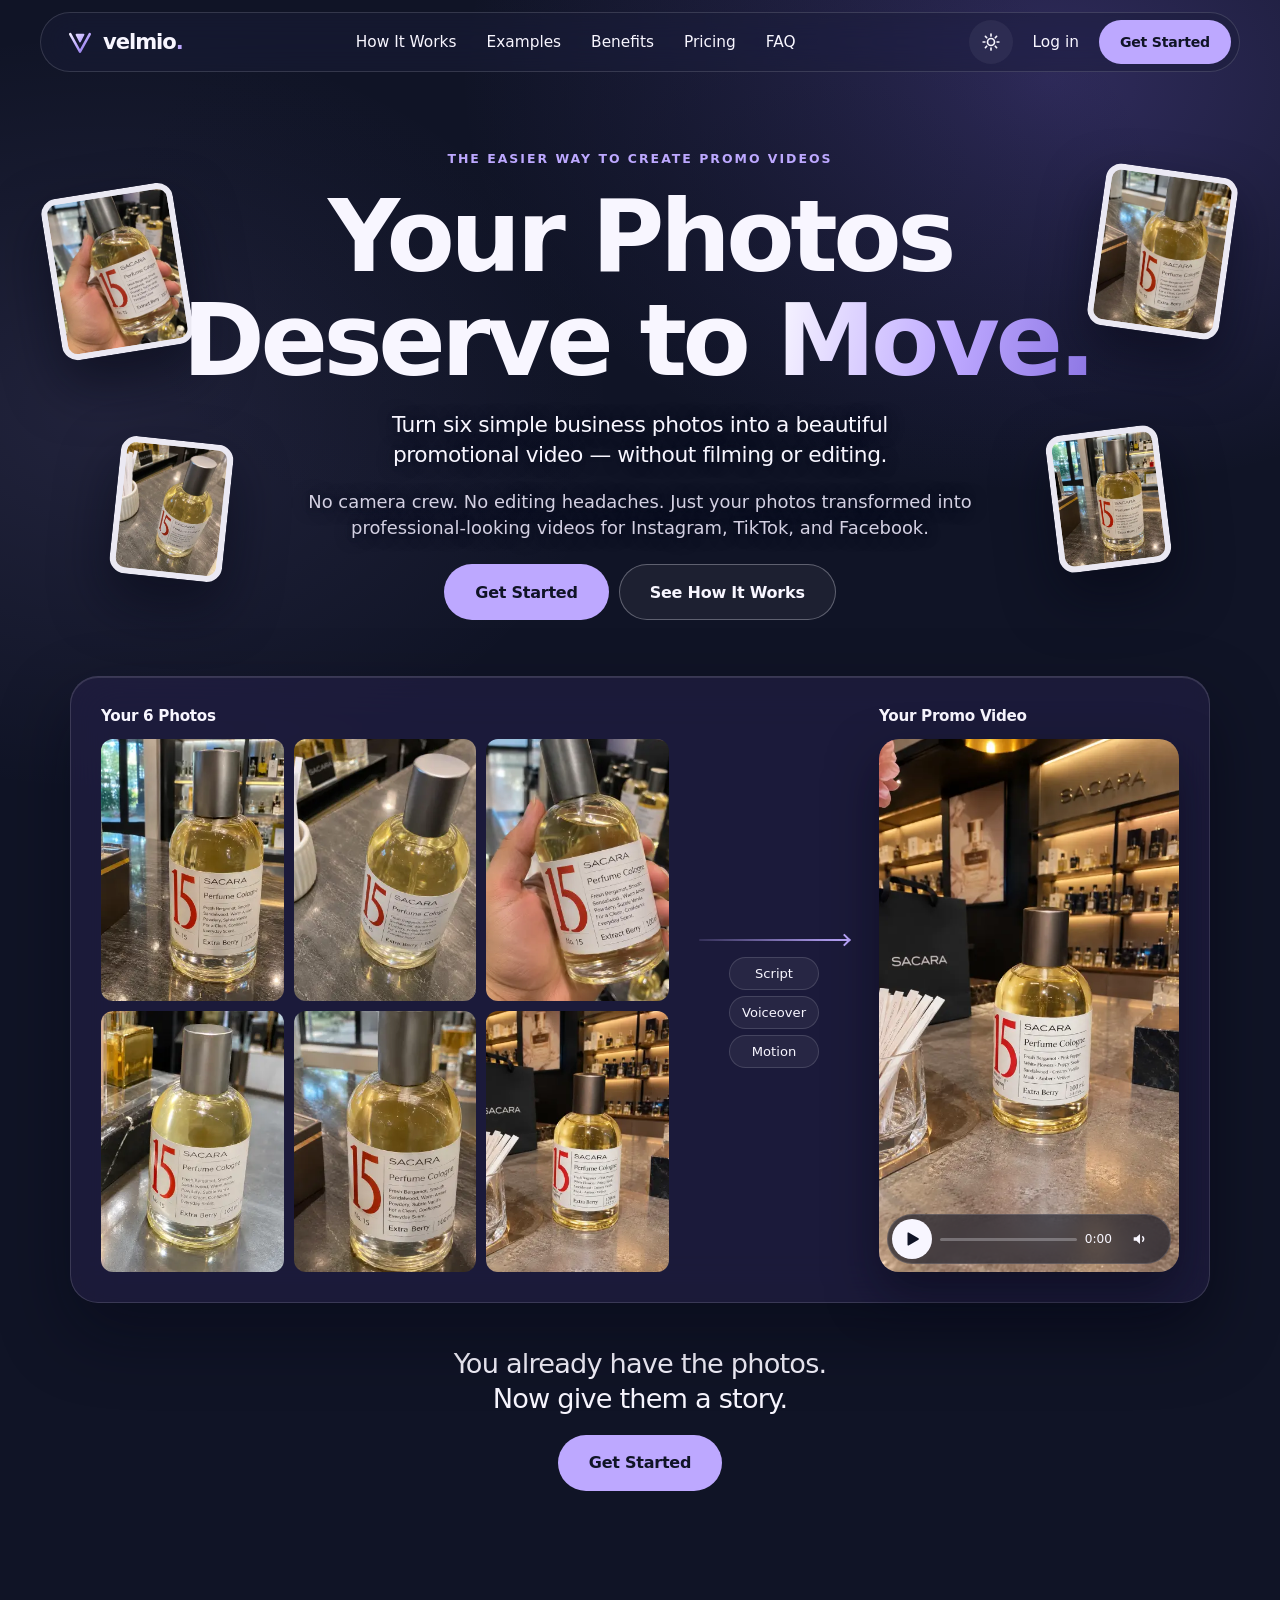
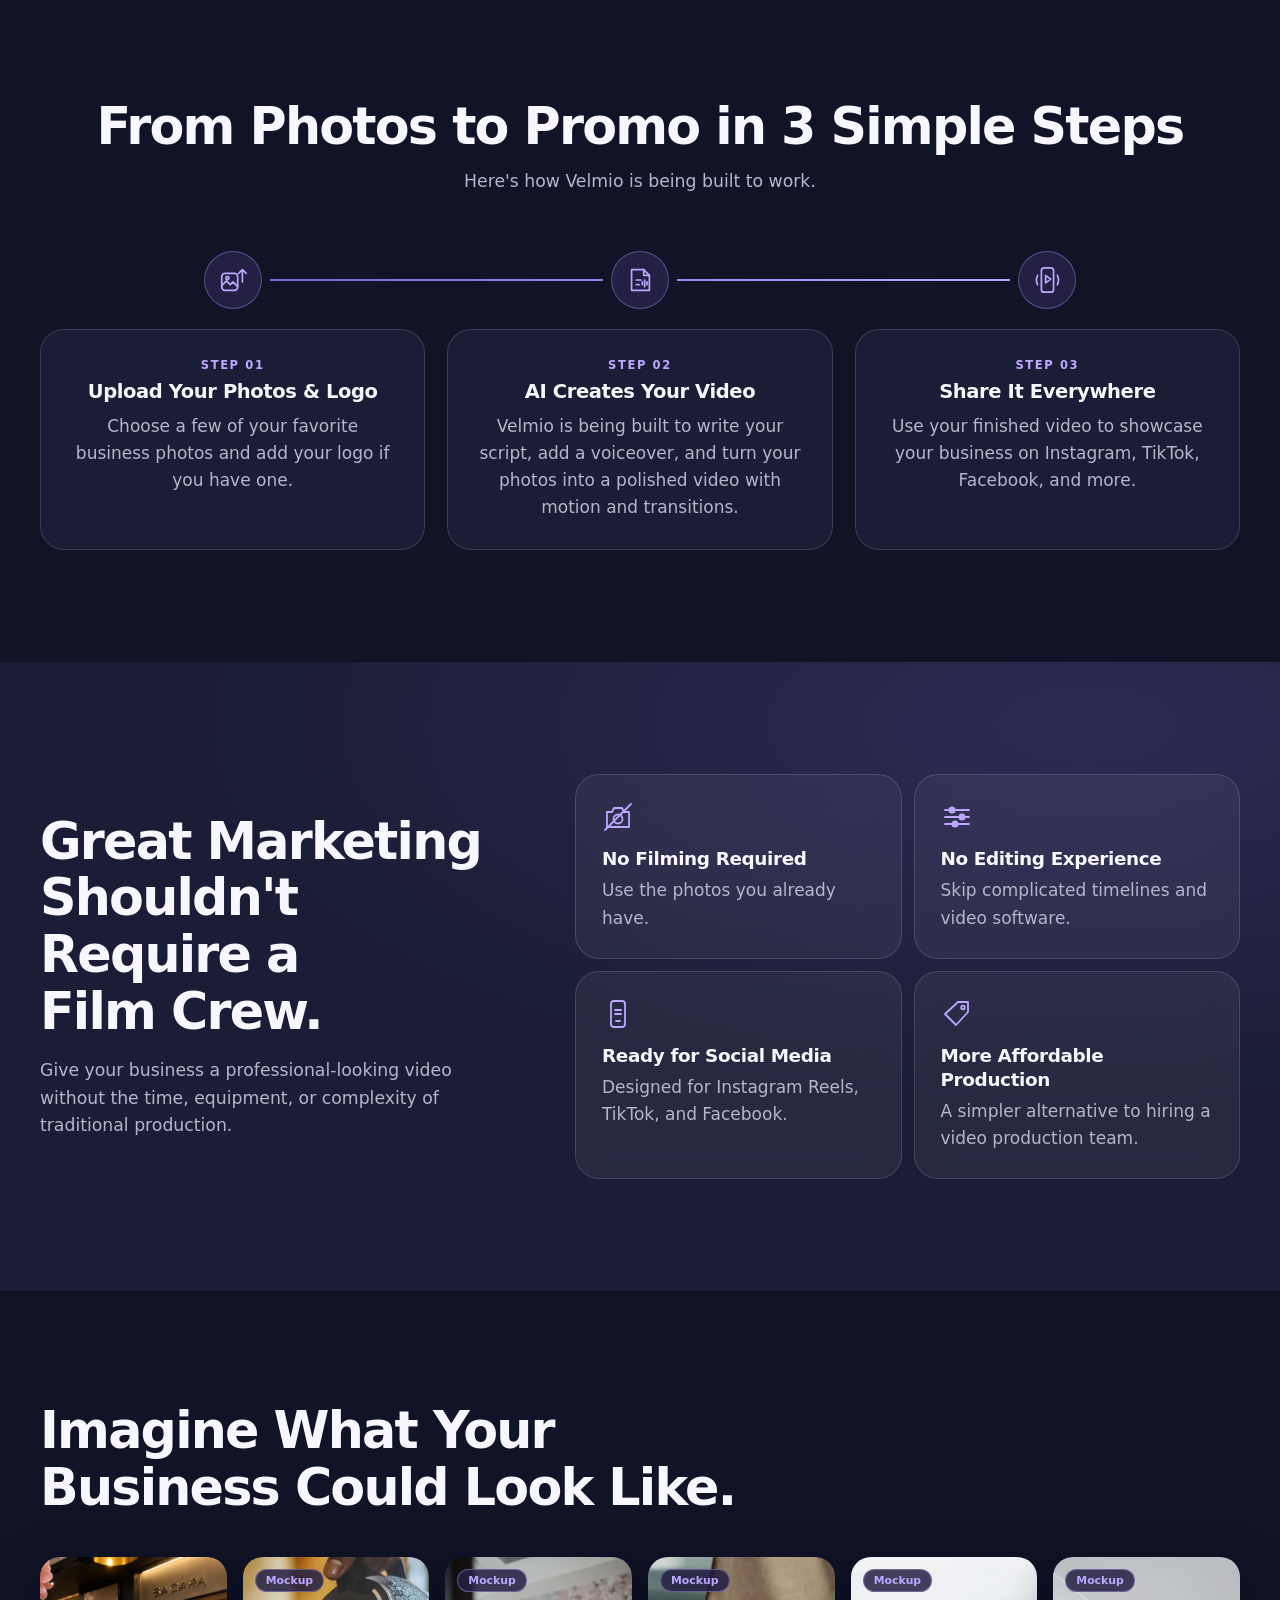
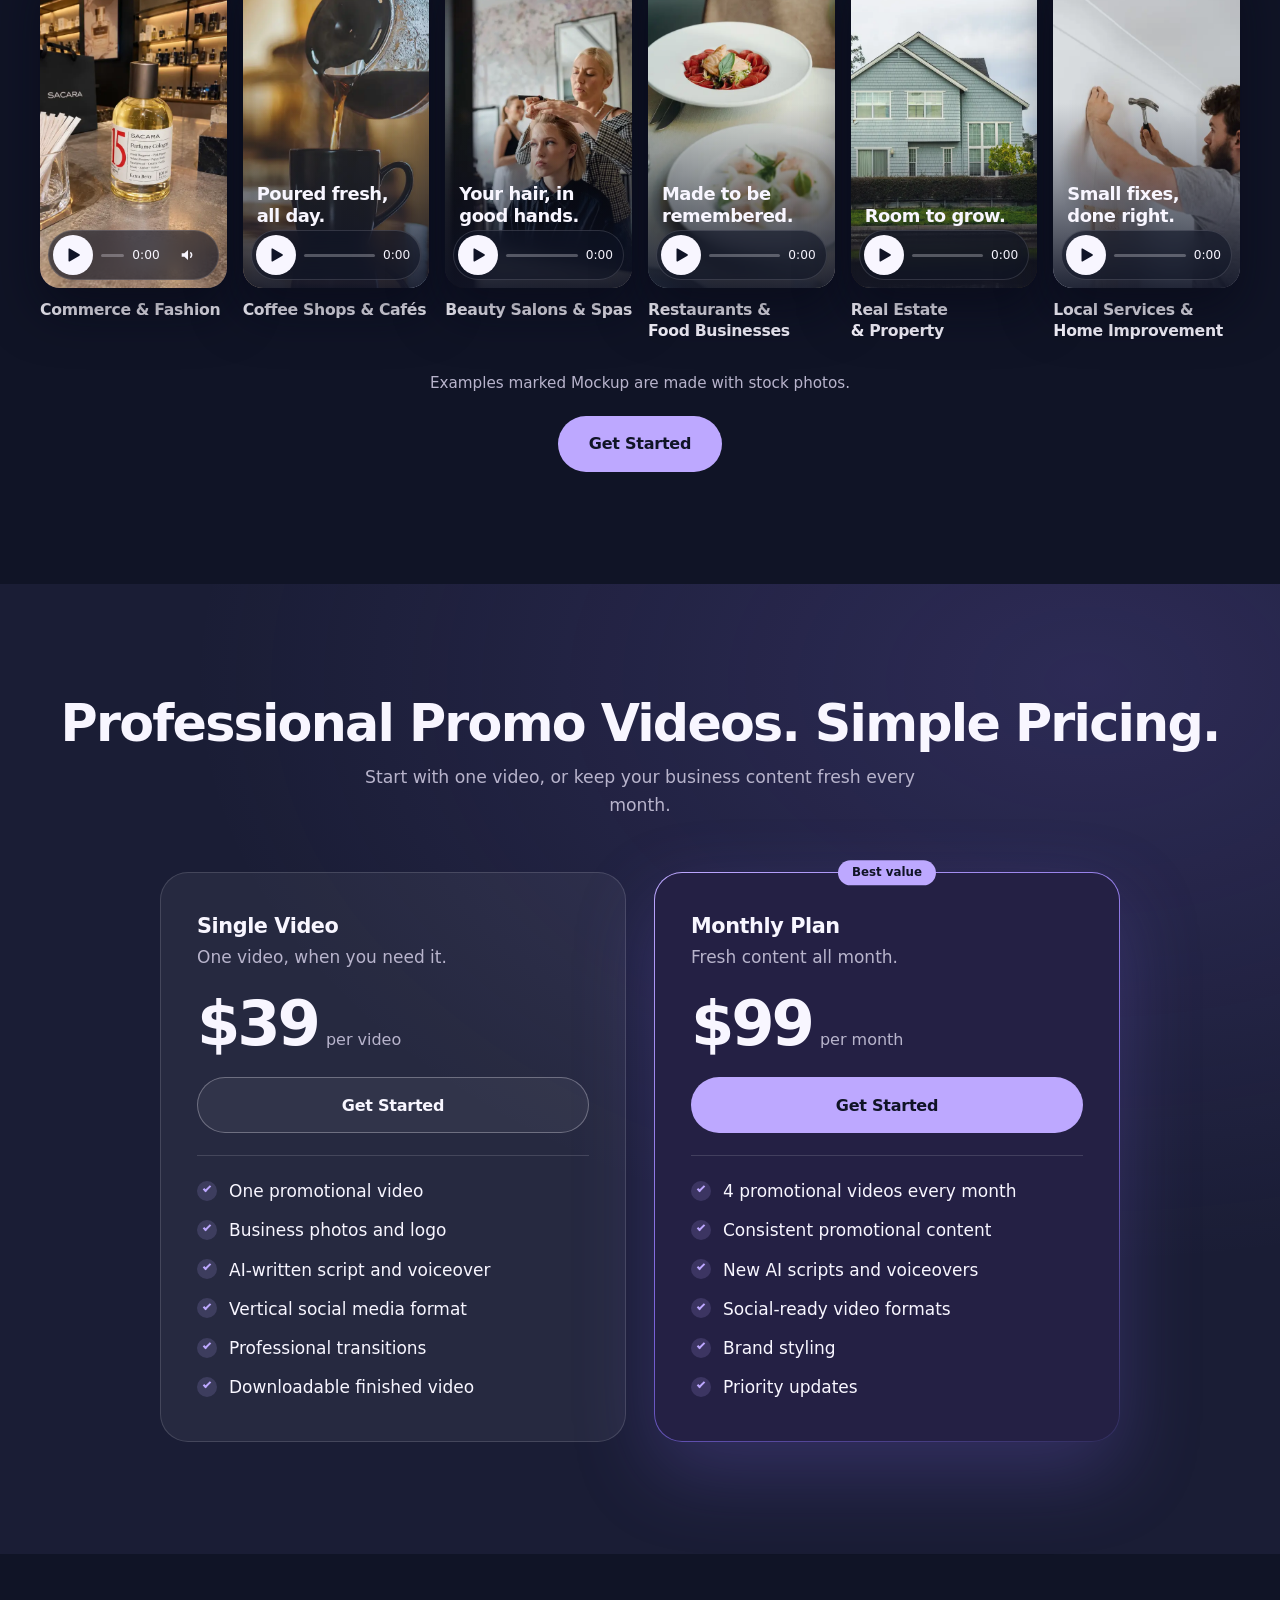
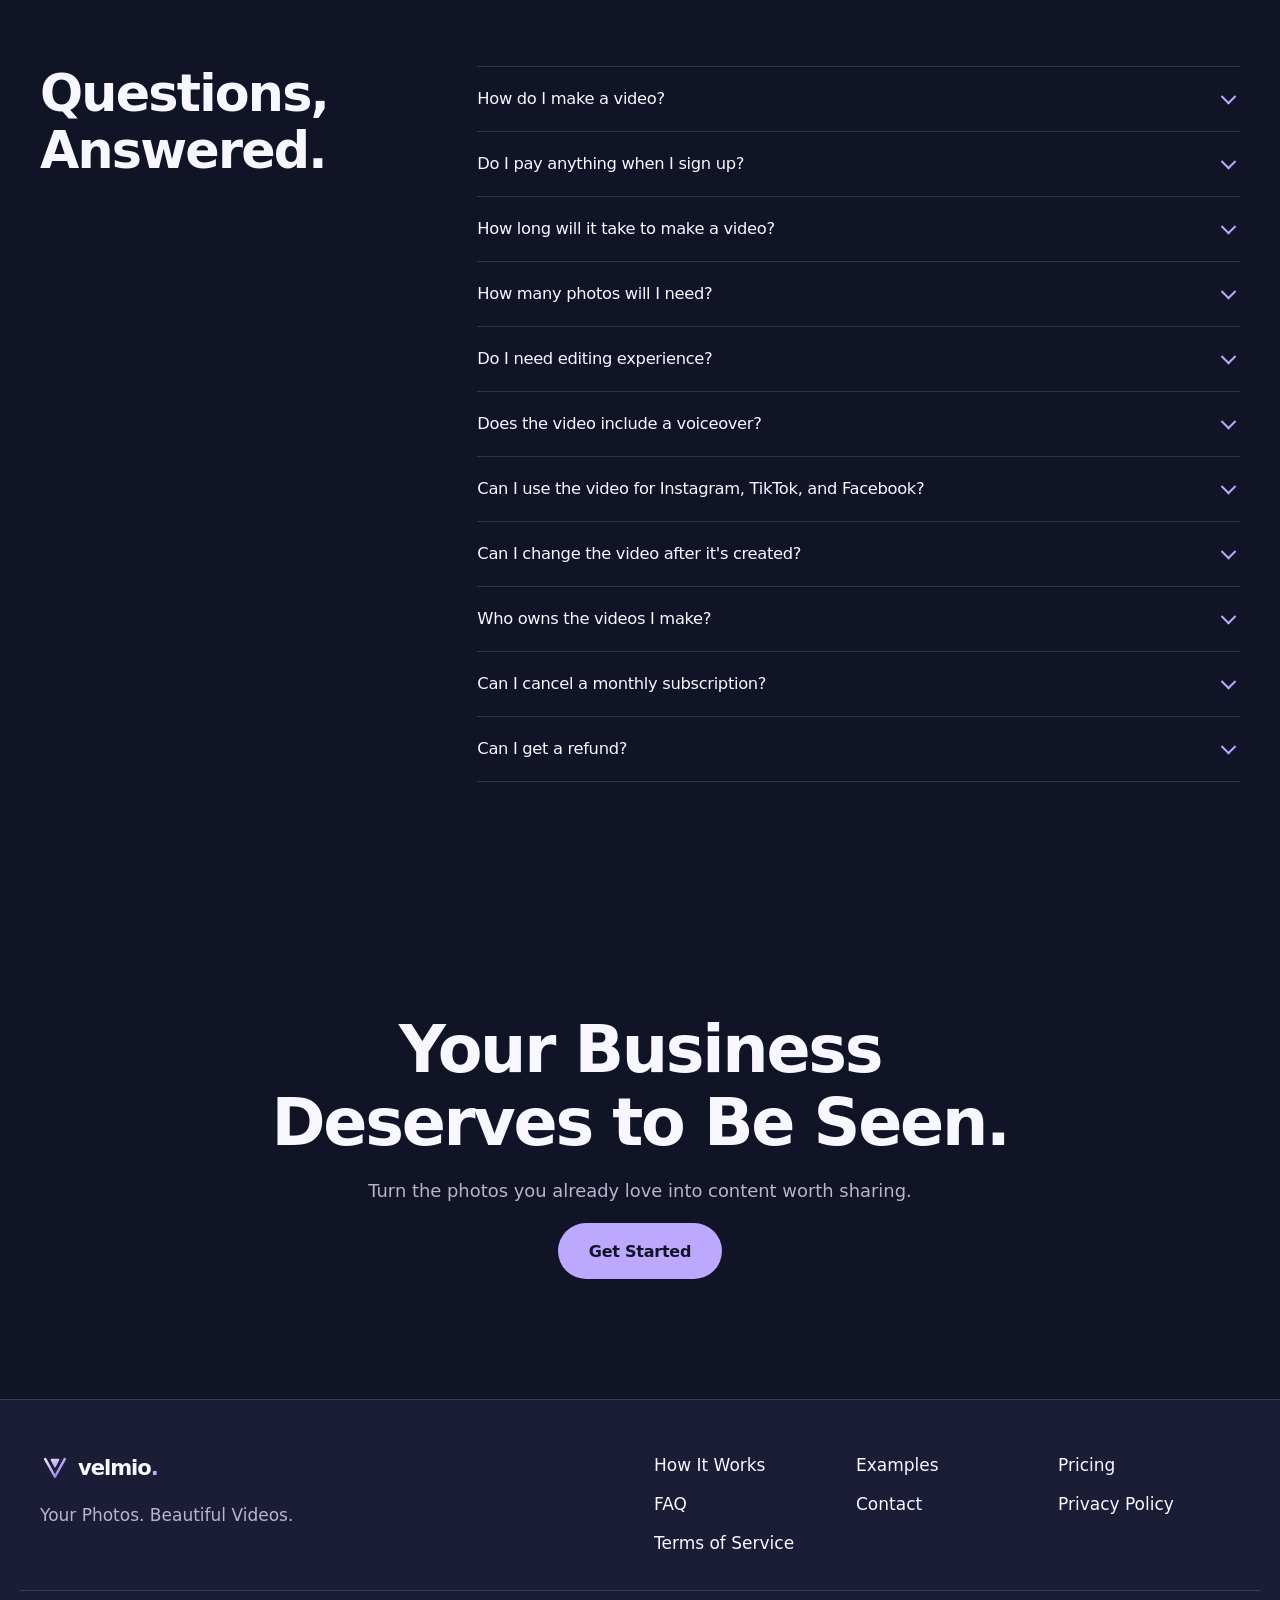
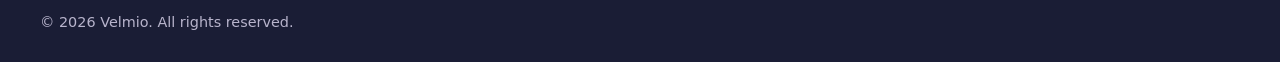
==== index.html @ 4b959e2d "Publish Velmio test site Co-Authored-By: Claude Opus 5.5 <noreply@anthropic.com>" ====
<!doctype html>
<html lang="en">
<head>
<meta name="robots" content="noindex, nofollow">
<meta charset="utf-8">
<meta name="viewport" content="width=device-width, initial-scale=1, viewport-fit=cover">
<script>try{if(localStorage.getItem('vm_theme')==='light')document.documentElement.setAttribute('data-theme','light')}catch(e){}</script>
<script src="assets/js/i18n.js"></script>
<title>Velmio | Your Photos. Beautiful Videos.</title>
<meta name="description" content="Velmio is building an easier way to turn your business photos into promo videos for Instagram, TikTok, and Facebook. Sign up and make your first video.">
<meta name="theme-color" content="#101426">


<meta property="og:type" content="website">
<meta property="og:site_name" content="Velmio">
<meta property="og:title" content="Velmio | Your Photos. Beautiful Videos.">
<meta property="og:description" content="Velmio is building an easier way to turn your business photos into promo videos for Instagram, TikTok, and Facebook. Sign up and make your first video.">

<meta property="og:image:width" content="1200">
<meta property="og:image:height" content="630">
<meta name="twitter:card" content="summary_large_image">
<link rel="icon" href="favicon.svg" type="image/svg+xml">
<link rel="icon" href="favicon-48.png" sizes="48x48" type="image/png">
<link rel="apple-touch-icon" href="apple-touch-icon.png">
<link rel="preload" href="assets/fonts/sora.woff2" as="font" type="font/woff2" crossorigin>
<link rel="preload" href="assets/fonts/dm-sans.woff2" as="font" type="font/woff2" crossorigin>
<link rel="stylesheet" href="assets/css/style.css">

<script>if(!matchMedia('(prefers-reduced-motion: reduce)').matches&&'IntersectionObserver' in window)document.documentElement.classList.add('motion');</script>
<script defer src="assets/js/config.js"></script>
<script defer src="assets/js/main.js"></script>
<script defer src="assets/js/chat.js"></script>
</head>
<body class="">
<a class="skip-link" href="#main">Skip to content</a>


<header class="nav-wrap" data-nav>
  <nav class="nav" aria-label="Main">
    <a class="nav-brand" href="./" aria-label="Velmio home">
<span class="logo">
  <svg class="logo-mark" viewBox="0 0 40 40" width="30" height="30" aria-hidden="true"><defs><linearGradient id="vm-logo-nav" x1="6" y1="6" x2="34" y2="36" gradientUnits="userSpaceOnUse"><stop style="stop-color:var(--logo-a)"/><stop offset=".5" style="stop-color:var(--logo-b)"/><stop offset="1" style="stop-color:var(--logo-c)"/></linearGradient></defs><path d="M7 9.5 20 33 33 9.5" fill="none" stroke="url(#vm-logo-nav)" stroke-width="3.4" stroke-linecap="round" stroke-linejoin="round"/><path d="M15.2 10.2h9.6L20 19.6z" fill="url(#vm-logo-nav)" stroke="url(#vm-logo-nav)" stroke-width="2.2" stroke-linejoin="round"/></svg>
  <span class="logo-word">velmio<em>.</em></span>
</span>
</a>
    <div class="nav-links" id="nav-links">
      <a href="#how">How It Works</a>
      <a href="#examples">Examples</a>
      <a href="#benefits">Benefits</a>
      <a href="#pricing">Pricing</a>
      <a href="#faq">FAQ</a>
      <a class="nav-menu-login" href="signup/?mode=login" data-cta="nav_menu_login">Log in</a>
      <a class="btn btn-primary nav-menu-cta" href="signup/" data-cta="nav_menu">Get Started</a>
    </div>
    <div class="nav-actions">
      
<button class="theme-toggle" type="button" data-theme-toggle aria-label="Switch to light mode">
  <svg class="i-sun" viewBox="0 0 24 24" width="20" height="20" fill="none" stroke="currentColor" stroke-width="2" stroke-linecap="round" aria-hidden="true"><circle cx="12" cy="12" r="4.2"/><path d="M12 2.5v2.2M12 19.3v2.2M2.5 12h2.2M19.3 12h2.2M5.3 5.3l1.6 1.6M17.1 17.1l1.6 1.6M18.7 5.3l-1.6 1.6M6.9 17.1l-1.6 1.6"/></svg>
  <svg class="i-moon" viewBox="0 0 24 24" width="20" height="20" fill="none" stroke="currentColor" stroke-width="2" stroke-linecap="round" stroke-linejoin="round" aria-hidden="true"><path d="M20.5 14.2A8.5 8.5 0 0 1 9.8 3.5a8.5 8.5 0 1 0 10.7 10.7z"/></svg>
</button>

      <a class="nav-login" href="signup/?mode=login" data-cta="nav_login">Log in</a>
      <a class="btn btn-primary btn-small nav-cta" href="signup/" data-cta="nav">Get Started</a>
      <button class="nav-burger" type="button" aria-label="Open menu" aria-expanded="false" aria-controls="nav-links" data-nav-burger><span></span><span></span></button>
    </div>
  </nav>
</header>


<main id="main">

<section class="hero">
  <div class="aurora" aria-hidden="true">
    <picture class="aurora-dark">
      <source media="(max-width: 767px)" srcset="assets/images/aurora-hero-900.webp" width="900" height="1300">
      <img src="assets/images/aurora-hero-2000.webp" alt="" width="2000" height="1500" fetchpriority="high" decoding="async">
    </picture>
    <picture class="aurora-light">
      <source media="(max-width: 767px)" srcset="assets/images/aurora-hero-900-light.webp" width="900" height="1300">
      <img src="assets/images/aurora-hero-2000-light.webp" alt="" width="2000" height="1500" loading="lazy" decoding="async">
    </picture>
  </div>

  <div class="prints" aria-hidden="true">
    <img class="print p1" src="assets/images/sacara-3-thumb.webp" alt="" width="360" height="450" decoding="async">
    <img class="print p2" src="assets/images/sacara-2-thumb.webp" alt="" width="360" height="450" decoding="async">
    <img class="print p3" src="assets/images/sacara-5-thumb.webp" alt="" width="360" height="450" decoding="async">
    <img class="print p4" src="assets/images/sacara-1-thumb.webp" alt="" width="360" height="450" decoding="async">
  </div>

  <div class="wrap hero-copy">
    <p class="eyebrow">THE EASIER WAY TO CREATE PROMO VIDEOS</p>
    <h1>Your Photos Deserve to <span class="grad">Move.</span></h1>
    <p class="hero-sub">Turn six simple business photos into a beautiful promotional video&nbsp;&mdash; without filming or editing.</p>
    <p class="lede">No camera crew. No editing headaches. Just your photos transformed into professional-looking videos for Instagram, TikTok, and Facebook.</p>
    <div class="btn-row" id="hero-cta">
      <a class="btn btn-primary" href="signup/" data-cta="hero_primary">Get Started</a>
      <a class="btn btn-glass" href="#how" data-cta="hero_how">See How It Works</a>
    </div>
  </div>

  <div class="wrap" id="demo">
    <div class="demo" data-demo>
      <h2 class="visually-hidden">Six business photos become one promo video</h2>

      <div class="demo-photos">
        <p class="demo-label">Your 6 Photos</p>
        <div class="demo-grid">
          
          <img class="demo-thumb" src="assets/images/sacara-1-thumb.webp" alt="Sacara No. 15 perfume bottle on a dark marble counter" width="360" height="450" loading="lazy" decoding="async">
          
          <img class="demo-thumb" src="assets/images/sacara-2-thumb.webp" alt="Sacara perfume bottle at an angle beside scent strips" width="360" height="450" loading="lazy" decoding="async">
          
          <img class="demo-thumb" src="assets/images/sacara-3-thumb.webp" alt="Hand holding a Sacara No. 15 bottle in the store" width="360" height="450" loading="lazy" decoding="async">
          
          <img class="demo-thumb" src="assets/images/sacara-4-thumb.webp" alt="Sacara bottle on a stone counter beside gold packaging" width="360" height="450" loading="lazy" decoding="async">
          
          <img class="demo-thumb" src="assets/images/sacara-5-thumb.webp" alt="Sacara bottle on a counter near a bright window" width="360" height="450" loading="lazy" decoding="async">
          
          <img class="demo-thumb" src="assets/images/sacara-6-thumb.webp" alt="Sacara bottle on the counter inside the Sacara boutique" width="360" height="450" loading="lazy" decoding="async">
          
        </div>
      </div>

      <div class="demo-flow">
        <div class="beam" aria-hidden="true">
          <span class="spark" style="--i:0"></span><span class="spark" style="--i:1"></span><span class="spark" style="--i:2"></span><span class="spark" style="--i:3"></span><span class="spark" style="--i:4"></span>
        </div>
        <ul class="ai-steps" aria-label="What AI is designed to add">
          <li>Script</li>
          <li>Voiceover</li>
          <li>Motion</li>
        </ul>
      </div>

      <div class="demo-video">
        <p class="demo-label">Your Promo Video</p>
        
<div class="player" data-player="demo" data-autoplay="true" data-slide-ms="2400" role="group" aria-label="promo video preview">
  
  <video src="assets/videos/sacara-demo.mp4" poster="assets/images/sacara-6-reel.webp" muted loop playsinline preload="metadata" width="540" height="960"></video>
  
  <div class="player-ui">
    <button class="player-toggle" type="button" data-player-toggle aria-label="Play promo video preview">
      <svg class="i-play" viewBox="0 0 20 20" width="18" height="18" aria-hidden="true"><path d="M5 3.5v13a.8.8 0 0 0 1.2.7l11-6.5a.8.8 0 0 0 0-1.4l-11-6.5A.8.8 0 0 0 5 3.5z" fill="currentColor"/></svg>
      <svg class="i-pause" viewBox="0 0 20 20" width="18" height="18" aria-hidden="true"><rect x="4" y="3" width="4.4" height="14" rx="1.2" fill="currentColor"/><rect x="11.6" y="3" width="4.4" height="14" rx="1.2" fill="currentColor"/></svg>
    </button>
    <div class="player-track" aria-hidden="true"><i data-player-fill></i></div>
    <span class="player-time" data-player-time aria-hidden="true">0:00</span>
    
    <button class="player-toggle player-mute" type="button" data-player-mute aria-label="Turn sound on" aria-pressed="false">
      <svg viewBox="0 0 20 20" width="18" height="18" aria-hidden="true"><path d="M3 8v4h3l4 3.5v-11L6 8z" fill="currentColor"/><path d="M13 7.5c1.2 1.4 1.2 3.6 0 5" fill="none" stroke="currentColor" stroke-width="1.6" stroke-linecap="round"/></svg>
    </button>
    
  </div>
</div>

      </div>

      
    </div>

    <div class="demo-after reveal">
      <p>You already have the photos. Now give them a story.</p>
      <a class="btn btn-primary" href="signup/" data-cta="demo">Get Started</a>
    </div>
  </div>
</section>

<section class="section" id="how" aria-labelledby="how-title">
  <div class="wrap">
    <h2 id="how-title" class="reveal center">From Photos to Promo in 3 Simple Steps</h2>
    <p class="section-sub center reveal">Here's how Velmio is being built to work.</p>
    <ol class="steps">
      <li class="step reveal">
        <span class="step-node">
<svg class="icon" viewBox="0 0 32 32" width="32" height="32" fill="none" stroke="currentColor" stroke-width="1.8" stroke-linecap="round" stroke-linejoin="round" aria-hidden="true">
<rect x="4" y="9" width="17" height="18" rx="3.5"/><path d="m4 22 5-5 4 4 3-3 5 5"/><circle cx="10" cy="14" r="1.6"/><path d="M26 18V5m-4 4 4-4 4 4"/>

</svg>
</span>
        <div class="step-card">
          <p class="step-num">STEP 01</p>
          <h3>Upload Your Photos &amp; Logo</h3>
          <p>Choose a few of your favorite business photos and add your logo if you have one.</p>
        </div>
      </li>
      <li class="step reveal">
        <span class="step-node">
<svg class="icon" viewBox="0 0 32 32" width="32" height="32" fill="none" stroke="currentColor" stroke-width="1.8" stroke-linecap="round" stroke-linejoin="round" aria-hidden="true">
<path d="M7 5h13l6 6v16H7z"/><path d="M20 5v6h6"/><path d="M12 16h5M12 21h3"/><path d="M21 16v7M18.5 18v3M23.5 18v3"/>

</svg>
</span>
        <div class="step-card">
          <p class="step-num">STEP 02</p>
          <h3>AI Creates Your Video</h3>
          <p>Velmio is being built to write your script, add a voiceover, and turn your photos into a polished video with motion and transitions.</p>
        </div>
      </li>
      <li class="step reveal">
        <span class="step-node">
<svg class="icon" viewBox="0 0 32 32" width="32" height="32" fill="none" stroke="currentColor" stroke-width="1.8" stroke-linecap="round" stroke-linejoin="round" aria-hidden="true">
<rect x="10" y="3" width="13" height="26" rx="3"/><path d="m14.5 11 5.5 4-5.5 4z"/><path d="M6 11c-1.5 3-1.5 7 0 10M27 11c1.5 3 1.5 7 0 10"/>

</svg>
</span>
        <div class="step-card">
          <p class="step-num">STEP 03</p>
          <h3>Share It Everywhere</h3>
          <p>Use your finished video to showcase your business on Instagram, TikTok, Facebook, and more.</p>
        </div>
      </li>
    </ol>
  </div>
</section>

<section class="section section-alt" id="benefits" aria-labelledby="benefits-title">
  <div class="wrap benefits-layout">
    <div class="benefits-head reveal">
      <h2 id="benefits-title">Great Marketing Shouldn't Require a Film Crew.</h2>
      <p>Give your business a professional-looking video without the time, equipment, or complexity of traditional production.</p>
    </div>
    <div class="benefits-grid">
      <article class="benefit reveal">
<svg class="icon" viewBox="0 0 32 32" width="32" height="32" fill="none" stroke="currentColor" stroke-width="1.8" stroke-linecap="round" stroke-linejoin="round" aria-hidden="true">
<path d="M5 11h5l2-4h8l2 4h5v15H5z"/><circle cx="16" cy="18" r="4.5"/><path d="M3 29 29 3"/>

</svg>
<h3>No Filming Required</h3><p>Use the photos you already have.</p></article>
      <article class="benefit reveal">
<svg class="icon" viewBox="0 0 32 32" width="32" height="32" fill="none" stroke="currentColor" stroke-width="1.8" stroke-linecap="round" stroke-linejoin="round" aria-hidden="true">
<path d="M4 9h24M4 16h24M4 23h24"/><circle cx="11" cy="9" r="2.6" fill="currentColor"/><circle cx="21" cy="16" r="2.6" fill="currentColor"/><circle cx="14" cy="23" r="2.6" fill="currentColor"/>

</svg>
<h3>No Editing Experience</h3><p>Skip complicated timelines and video software.</p></article>
      <article class="benefit reveal">
<svg class="icon" viewBox="0 0 32 32" width="32" height="32" fill="none" stroke="currentColor" stroke-width="1.8" stroke-linecap="round" stroke-linejoin="round" aria-hidden="true">
<rect x="9" y="3" width="14" height="26" rx="3"/><path d="M13 12h6M13 16h6"/><path d="M14 23h4"/>

</svg>
<h3>Ready for Social Media</h3><p>Designed for Instagram Reels, TikTok, and Facebook.</p></article>
      <article class="benefit reveal">
<svg class="icon" viewBox="0 0 32 32" width="32" height="32" fill="none" stroke="currentColor" stroke-width="1.8" stroke-linecap="round" stroke-linejoin="round" aria-hidden="true">
<path d="M17 4h10v10L15 27 4 16z"/><circle cx="22" cy="9.5" r="1.8"/>

</svg>
<h3>More Affordable Production</h3><p>A simpler alternative to hiring a video production team.</p></article>
    </div>
  </div>
</section>

<section class="section" id="examples" aria-labelledby="examples-title">
  <div class="wrap">
    <h2 id="examples-title" class="reveal">Imagine What Your Business Could Look Like.</h2>
    <div class="gallery" role="group" aria-label="Example video mockups">
      
      <article class="sample reveal">
        
        
<div class="player" data-player="sample-1" data-autoplay="false" data-slide-ms="2200" role="group" aria-label="Commerce &amp; Fashion example">
  
  <video src="assets/videos/sacara-demo.mp4" poster="assets/images/sacara-6-reel.webp" muted loop playsinline preload="metadata" width="540" height="960"></video>
  
  <div class="player-ui">
    <button class="player-toggle" type="button" data-player-toggle aria-label="Play Commerce &amp; Fashion example">
      <svg class="i-play" viewBox="0 0 20 20" width="18" height="18" aria-hidden="true"><path d="M5 3.5v13a.8.8 0 0 0 1.2.7l11-6.5a.8.8 0 0 0 0-1.4l-11-6.5A.8.8 0 0 0 5 3.5z" fill="currentColor"/></svg>
      <svg class="i-pause" viewBox="0 0 20 20" width="18" height="18" aria-hidden="true"><rect x="4" y="3" width="4.4" height="14" rx="1.2" fill="currentColor"/><rect x="11.6" y="3" width="4.4" height="14" rx="1.2" fill="currentColor"/></svg>
    </button>
    <div class="player-track" aria-hidden="true"><i data-player-fill></i></div>
    <span class="player-time" data-player-time aria-hidden="true">0:00</span>
    
    <button class="player-toggle player-mute" type="button" data-player-mute aria-label="Turn sound on" aria-pressed="false">
      <svg viewBox="0 0 20 20" width="18" height="18" aria-hidden="true"><path d="M3 8v4h3l4 3.5v-11L6 8z" fill="currentColor"/><path d="M13 7.5c1.2 1.4 1.2 3.6 0 5" fill="none" stroke="currentColor" stroke-width="1.6" stroke-linecap="round"/></svg>
    </button>
    
  </div>
</div>

        <h3>Commerce &amp; Fashion</h3>
      </article>
      
      <article class="sample reveal">
        <span class="tag tag-float">Mockup</span>
        
<div class="player" data-player="sample-2" data-autoplay="false" data-slide-ms="2200" role="group" aria-label="Coffee Shops &amp; Cafés example">
  
  
  <figure class="player-slide is-on" data-line="Poured fresh, all day.">
    <img src="assets/images/coffee-1.webp" alt="Coffee pouring into a cup" width="540" height="960" loading="lazy" decoding="async">
    <figcaption>Poured fresh, all day.</figcaption>
  </figure>
  
  <figure class="player-slide" data-line="Art in every cup.">
    <img data-src="assets/images/coffee-2.webp" alt="Latte with heart latte art" width="540" height="960" decoding="async">
    <figcaption>Art in every cup.</figcaption>
  </figure>
  
  <figure class="player-slide" data-line="Slow down with us.">
    <img data-src="assets/images/coffee-3.webp" alt="Cup of coffee in soft window light" width="540" height="960" decoding="async">
    <figcaption>Slow down with us.</figcaption>
  </figure>
  
  <div class="player-slide player-end" data-line="Your morning starts here.">
    <strong>Your morning starts here.</strong>
    <span>Your logo and details appear here</span>
  </div>
  
  <div class="player-ui">
    <button class="player-toggle" type="button" data-player-toggle aria-label="Play Coffee Shops &amp; Cafés example">
      <svg class="i-play" viewBox="0 0 20 20" width="18" height="18" aria-hidden="true"><path d="M5 3.5v13a.8.8 0 0 0 1.2.7l11-6.5a.8.8 0 0 0 0-1.4l-11-6.5A.8.8 0 0 0 5 3.5z" fill="currentColor"/></svg>
      <svg class="i-pause" viewBox="0 0 20 20" width="18" height="18" aria-hidden="true"><rect x="4" y="3" width="4.4" height="14" rx="1.2" fill="currentColor"/><rect x="11.6" y="3" width="4.4" height="14" rx="1.2" fill="currentColor"/></svg>
    </button>
    <div class="player-track" aria-hidden="true"><i data-player-fill></i></div>
    <span class="player-time" data-player-time aria-hidden="true">0:00</span>
    
  </div>
</div>

        <h3>Coffee Shops &amp; Cafés</h3>
      </article>
      
      <article class="sample reveal">
        <span class="tag tag-float">Mockup</span>
        
<div class="player" data-player="sample-3" data-autoplay="false" data-slide-ms="2200" role="group" aria-label="Beauty Salons &amp; Spas example">
  
  
  <figure class="player-slide is-on" data-line="Your hair, in good hands.">
    <img src="assets/images/salon-1.webp" alt="Hair stylist working with a client" width="540" height="960" loading="lazy" decoding="async">
    <figcaption>Your hair, in good hands.</figcaption>
  </figure>
  
  <figure class="player-slide" data-line="Precision in every cut.">
    <img data-src="assets/images/salon-2.webp" alt="Stylist trimming hair with scissors" width="540" height="960" decoding="async">
    <figcaption>Precision in every cut.</figcaption>
  </figure>
  
  <figure class="player-slide" data-line="Time set aside for you.">
    <img data-src="assets/images/salon-3.webp" alt="Spa facial treatment" width="540" height="960" decoding="async">
    <figcaption>Time set aside for you.</figcaption>
  </figure>
  
  <div class="player-slide player-end" data-line="Book your visit.">
    <strong>Book your visit.</strong>
    <span>Your logo and details appear here</span>
  </div>
  
  <div class="player-ui">
    <button class="player-toggle" type="button" data-player-toggle aria-label="Play Beauty Salons &amp; Spas example">
      <svg class="i-play" viewBox="0 0 20 20" width="18" height="18" aria-hidden="true"><path d="M5 3.5v13a.8.8 0 0 0 1.2.7l11-6.5a.8.8 0 0 0 0-1.4l-11-6.5A.8.8 0 0 0 5 3.5z" fill="currentColor"/></svg>
      <svg class="i-pause" viewBox="0 0 20 20" width="18" height="18" aria-hidden="true"><rect x="4" y="3" width="4.4" height="14" rx="1.2" fill="currentColor"/><rect x="11.6" y="3" width="4.4" height="14" rx="1.2" fill="currentColor"/></svg>
    </button>
    <div class="player-track" aria-hidden="true"><i data-player-fill></i></div>
    <span class="player-time" data-player-time aria-hidden="true">0:00</span>
    
  </div>
</div>

        <h3>Beauty Salons &amp; Spas</h3>
      </article>
      
      <article class="sample reveal">
        <span class="tag tag-float">Mockup</span>
        
<div class="player" data-player="sample-4" data-autoplay="false" data-slide-ms="2200" role="group" aria-label="Restaurants &amp; Food Businesses example">
  
  
  <figure class="player-slide is-on" data-line="Made to be remembered.">
    <img src="assets/images/restaurant-1.webp" alt="Plated dishes on a white table" width="540" height="960" loading="lazy" decoding="async">
    <figcaption>Made to be remembered.</figcaption>
  </figure>
  
  <figure class="player-slide" data-line="Cooked with care.">
    <img data-src="assets/images/restaurant-2.webp" alt="Chef cooking in a restaurant kitchen" width="540" height="960" decoding="async">
    <figcaption>Cooked with care.</figcaption>
  </figure>
  
  <figure class="player-slide" data-line="A table is waiting.">
    <img data-src="assets/images/restaurant-3.webp" alt="Warmly lit restaurant dining room" width="540" height="960" decoding="async">
    <figcaption>A table is waiting.</figcaption>
  </figure>
  
  <div class="player-slide player-end" data-line="Reserve your table.">
    <strong>Reserve your table.</strong>
    <span>Your logo and details appear here</span>
  </div>
  
  <div class="player-ui">
    <button class="player-toggle" type="button" data-player-toggle aria-label="Play Restaurants &amp; Food Businesses example">
      <svg class="i-play" viewBox="0 0 20 20" width="18" height="18" aria-hidden="true"><path d="M5 3.5v13a.8.8 0 0 0 1.2.7l11-6.5a.8.8 0 0 0 0-1.4l-11-6.5A.8.8 0 0 0 5 3.5z" fill="currentColor"/></svg>
      <svg class="i-pause" viewBox="0 0 20 20" width="18" height="18" aria-hidden="true"><rect x="4" y="3" width="4.4" height="14" rx="1.2" fill="currentColor"/><rect x="11.6" y="3" width="4.4" height="14" rx="1.2" fill="currentColor"/></svg>
    </button>
    <div class="player-track" aria-hidden="true"><i data-player-fill></i></div>
    <span class="player-time" data-player-time aria-hidden="true">0:00</span>
    
  </div>
</div>

        <h3>Restaurants &amp; Food Businesses</h3>
      </article>
      
      <article class="sample reveal">
        <span class="tag tag-float">Mockup</span>
        
<div class="player" data-player="sample-5" data-autoplay="false" data-slide-ms="2200" role="group" aria-label="Real Estate &amp; Property example">
  
  
  <figure class="player-slide is-on" data-line="Room to grow.">
    <img src="assets/images/realestate-1.webp" alt="Two-story home with a green lawn" width="540" height="960" loading="lazy" decoding="async">
    <figcaption>Room to grow.</figcaption>
  </figure>
  
  <figure class="player-slide" data-line="Light in every room.">
    <img data-src="assets/images/realestate-2.webp" alt="Bright living room" width="540" height="960" decoding="async">
    <figcaption>Light in every room.</figcaption>
  </figure>
  
  <figure class="player-slide" data-line="Ready to move in.">
    <img data-src="assets/images/realestate-3.webp" alt="Clean modern kitchen" width="540" height="960" decoding="async">
    <figcaption>Ready to move in.</figcaption>
  </figure>
  
  <div class="player-slide player-end" data-line="Schedule a tour.">
    <strong>Schedule a tour.</strong>
    <span>Your logo and details appear here</span>
  </div>
  
  <div class="player-ui">
    <button class="player-toggle" type="button" data-player-toggle aria-label="Play Real Estate &amp; Property example">
      <svg class="i-play" viewBox="0 0 20 20" width="18" height="18" aria-hidden="true"><path d="M5 3.5v13a.8.8 0 0 0 1.2.7l11-6.5a.8.8 0 0 0 0-1.4l-11-6.5A.8.8 0 0 0 5 3.5z" fill="currentColor"/></svg>
      <svg class="i-pause" viewBox="0 0 20 20" width="18" height="18" aria-hidden="true"><rect x="4" y="3" width="4.4" height="14" rx="1.2" fill="currentColor"/><rect x="11.6" y="3" width="4.4" height="14" rx="1.2" fill="currentColor"/></svg>
    </button>
    <div class="player-track" aria-hidden="true"><i data-player-fill></i></div>
    <span class="player-time" data-player-time aria-hidden="true">0:00</span>
    
  </div>
</div>

        <h3>Real Estate &amp; Property</h3>
      </article>
      
      <article class="sample reveal">
        <span class="tag tag-float">Mockup</span>
        
<div class="player" data-player="sample-6" data-autoplay="false" data-slide-ms="2200" role="group" aria-label="Local Services &amp; Home Improvement example">
  
  
  <figure class="player-slide is-on" data-line="Small fixes, done right.">
    <img src="assets/images/services-1.webp" alt="Worker hammering a nail into a wall" width="540" height="960" loading="lazy" decoding="async">
    <figcaption>Small fixes, done right.</figcaption>
  </figure>
  
  <figure class="player-slide" data-line="A fresh look for your home.">
    <img data-src="assets/images/services-2.webp" alt="Painter rolling a gray wall" width="540" height="960" decoding="async">
    <figcaption>A fresh look for your home.</figcaption>
  </figure>
  
  <figure class="player-slide" data-line="Your yard, handled.">
    <img data-src="assets/images/services-3.webp" alt="Lawn mower on fresh green grass" width="540" height="960" decoding="async">
    <figcaption>Your yard, handled.</figcaption>
  </figure>
  
  <div class="player-slide player-end" data-line="Request a quote.">
    <strong>Request a quote.</strong>
    <span>Your logo and details appear here</span>
  </div>
  
  <div class="player-ui">
    <button class="player-toggle" type="button" data-player-toggle aria-label="Play Local Services &amp; Home Improvement example">
      <svg class="i-play" viewBox="0 0 20 20" width="18" height="18" aria-hidden="true"><path d="M5 3.5v13a.8.8 0 0 0 1.2.7l11-6.5a.8.8 0 0 0 0-1.4l-11-6.5A.8.8 0 0 0 5 3.5z" fill="currentColor"/></svg>
      <svg class="i-pause" viewBox="0 0 20 20" width="18" height="18" aria-hidden="true"><rect x="4" y="3" width="4.4" height="14" rx="1.2" fill="currentColor"/><rect x="11.6" y="3" width="4.4" height="14" rx="1.2" fill="currentColor"/></svg>
    </button>
    <div class="player-track" aria-hidden="true"><i data-player-fill></i></div>
    <span class="player-time" data-player-time aria-hidden="true">0:00</span>
    
  </div>
</div>

        <h3>Local Services &amp; Home Improvement</h3>
      </article>
      
    </div>
    <div class="gallery-foot reveal">
      <p>Examples marked Mockup are made with stock photos.</p>
      <a class="btn btn-primary" href="signup/" data-cta="gallery">Get Started</a>
    </div>
  </div>
</section>

<section class="section section-alt" id="pricing" aria-labelledby="pricing-title">
  <div class="wrap">
    <h2 id="pricing-title" class="reveal center">Professional Promo Videos. Simple Pricing.</h2>
    <p class="section-sub center reveal">Start with one video, or keep your business content fresh every month.</p>
    <div class="plans">
      <article class="plan reveal">
        <h3>Single Video</h3>
        <p class="plan-tag">One video, when you need it.</p>
        <p class="plan-price"><span>$39</span> <small>per video</small></p>
        <a class="btn btn-glass" href="signup/?plan=single" data-cta="pricing_single">Get Started</a>
        <ul><li>One promotional video</li><li>Business photos and logo</li><li>AI-written script and voiceover</li><li>Vertical social media format</li><li>Professional transitions</li><li>Downloadable finished video</li></ul>
      </article>
      <article class="plan plan-featured reveal">
        <p class="plan-badge">Best value</p>
        <h3>Monthly Plan</h3>
        <p class="plan-tag">Fresh content all month.</p>
        <p class="plan-price"><span>$99</span> <small>per month</small></p>
        <a class="btn btn-primary" href="signup/?plan=monthly" data-cta="pricing_monthly">Get Started</a>
        <ul><li>4 promotional videos every month</li><li>Consistent promotional content</li><li>New AI scripts and voiceovers</li><li>Social-ready video formats</li><li>Brand styling</li><li>Priority updates</li></ul>
      </article>
    </div>
  </div>
</section>

<section class="section" id="faq" aria-labelledby="faq-title">
  <div class="wrap faq-layout">
    <h2 id="faq-title" class="reveal">Questions, Answered.</h2>
    <div class="faq reveal">
      
      <details>
        <summary>How do I make a video?</summary>
        <p>Sign up, add your photos and logo, describe what the video should show, and pick a size. Velmio makes the video right in your browser, and you can download it when it&#39;s ready.</p>
      </details>
      
      <details>
        <summary>Do I pay anything when I sign up?</summary>
        <p>No. Signing up is free and doesn&#39;t need a payment method. You only pay if you choose a paid plan.</p>
      </details>
      
      <details>
        <summary>How long will it take to make a video?</summary>
        <p>Right now, about as long as the video itself, which is usually under a minute. Once your photos and script are ready, Velmio renders the video while you watch.</p>
      </details>
      
      <details>
        <summary>How many photos will I need?</summary>
        <p>At least 3, and six works best. Phone photos are fine, and you can add your logo if you have one. Your photos stay on your device.</p>
      </details>
      
      <details>
        <summary>Do I need editing experience?</summary>
        <p>No. You add your photos and describe what should happen, and Velmio handles the motion, transitions, and captions. You can edit any line of the script before you make the video.</p>
      </details>
      
      <details>
        <summary>Does the video include a voiceover?</summary>
        <p>You can pick a voice from your device to hear your script during the preview, but that voice isn&#39;t in the downloaded video. Studio voices, where available, are included in the download.</p>
      </details>
      
      <details>
        <summary>Can I use the video for Instagram, TikTok, and Facebook?</summary>
        <p>Yes. You can make vertical, portrait, square, or wide videos and post them from your own accounts, under each platform&#39;s rules. Use Chrome, Edge, or Safari to save an MP4 file.</p>
      </details>
      
      <details>
        <summary>Can I change the video after it&#39;s created?</summary>
        <p>Yes. Choose Edit Video, change your script, voice, or size, and make a new version.</p>
      </details>
      
      <details>
        <summary>Who owns the videos I make?</summary>
        <p>You do. You keep the rights to your photos, your logo, and the videos you make with them.</p>
      </details>
      
      <details>
        <summary>Can I cancel a monthly subscription?</summary>
        <p>Yes. You can cancel any time, and your plan ends at the next renewal. You won&#39;t be charged again after that.</p>
      </details>
      
      <details>
        <summary>Can I get a refund?</summary>
        <p>Paid videos and monthly plans can&#39;t be refunded once delivered, except where the law requires it.</p>
      </details>
      
    </div>
  </div>
</section>

<section class="final" aria-labelledby="final-title">
  <div class="aurora" aria-hidden="true">
    <picture class="aurora-dark">
      <source media="(max-width: 767px)" srcset="assets/images/aurora-final-900.webp" width="900" height="1100">
      <img src="assets/images/aurora-final-2000.webp" alt="" width="2000" height="1000" loading="lazy" decoding="async">
    </picture>
    <picture class="aurora-light">
      <source media="(max-width: 767px)" srcset="assets/images/aurora-final-900-light.webp" width="900" height="1100">
      <img src="assets/images/aurora-final-2000-light.webp" alt="" width="2000" height="1000" loading="lazy" decoding="async">
    </picture>
  </div>
  <div class="wrap final-copy reveal">
    <h2 id="final-title">Your Business Deserves to Be Seen.</h2>
    <p class="lede">Turn the photos you already love into content worth sharing.</p>
    <a class="btn btn-primary" href="signup/" data-cta="final">Get Started</a>
  </div>
</section>

</main>


<footer class="footer">
  <div class="wrap footer-grid">
    <div class="footer-brand">
      
<span class="logo">
  <svg class="logo-mark" viewBox="0 0 40 40" width="30" height="30" aria-hidden="true"><defs><linearGradient id="vm-logo-footer" x1="6" y1="6" x2="34" y2="36" gradientUnits="userSpaceOnUse"><stop style="stop-color:var(--logo-a)"/><stop offset=".5" style="stop-color:var(--logo-b)"/><stop offset="1" style="stop-color:var(--logo-c)"/></linearGradient></defs><path d="M7 9.5 20 33 33 9.5" fill="none" stroke="url(#vm-logo-footer)" stroke-width="3.4" stroke-linecap="round" stroke-linejoin="round"/><path d="M15.2 10.2h9.6L20 19.6z" fill="url(#vm-logo-footer)" stroke="url(#vm-logo-footer)" stroke-width="2.2" stroke-linejoin="round"/></svg>
  <span class="logo-word">velmio<em>.</em></span>
</span>

      <p>Your Photos. Beautiful Videos.</p>
      <p class="footer-contact" data-contact-row="email" hidden><a data-contact="email" href=""></a></p>
      <p class="footer-contact" data-contact-row="phone" hidden><a data-contact="phone" href=""></a></p>
    </div>
    <nav class="footer-links" aria-label="Footer">
      <a href="#how">How It Works</a>
      <a href="#examples">Examples</a>
      <a href="#pricing">Pricing</a>
      <a href="#faq">FAQ</a>
      <a href="contact/">Contact</a>
      <a href="privacy/">Privacy Policy</a>
      <a href="terms/">Terms of Service</a>
      <button class="footer-cookie" type="button" data-cookie-settings hidden>Cookie Settings</button>
    </nav>
  </div>
  <div class="wrap footer-base">
    <p>&copy; 2026 Velmio. All rights reserved.</p>
  </div>
</footer>



<div class="sticky-cta" data-sticky-cta hidden>
  <a class="btn btn-primary btn-block" href="signup/" data-cta="sticky">Get Started</a>
</div>


<div class="chat" id="chat" hidden>
  <button class="chat-launch" type="button" id="chat-launch" aria-expanded="false" aria-controls="chat-panel" aria-label="Open chat assistant">
    <svg class="i-spark" viewBox="0 0 24 24" width="18" height="18" fill="currentColor" aria-hidden="true"><path d="M11 3.5 13 9l5.500 2-5.500 2-2 5.500L9 13l-5.500-2L9 9zM18.500 2l.9 2.600L22 5.500l-2.600.9-.9 2.600-.9-2.600L15 5.500l2.600-.9z"/></svg>
    <span>Ask Velmio</span>
  </button>
  <section class="chat-panel" id="chat-panel" role="dialog" aria-label="Velmio assistant" hidden>
    <header class="chat-head">
      <p><strong>Velmio assistant</strong> <span class="tag">AI</span></p>
      <button class="chat-close" type="button" id="chat-close" aria-label="Close chat">
        <svg viewBox="0 0 24 24" width="20" height="20" fill="none" stroke="currentColor" stroke-width="2" stroke-linecap="round" aria-hidden="true"><path d="M6 6l12 12M18 6 6 18"/></svg>
      </button>
    </header>
    <div class="chat-log" id="chat-log" role="log" aria-live="polite" tabindex="0">
      <div class="chat-msg chat-bot">Hi, I'm Velmio's AI assistant. Ask me about pricing, how the studio works, or your account.</div>
    </div>
    <div class="chat-starters" id="chat-starters">
      <button type="button">What does it cost?</button>
      <button type="button">How does it work?</button>
      <button type="button">I need to talk to a person</button>
    </div>
    <form class="chat-form" id="chat-form">
      <textarea id="chat-input" rows="1" maxlength="1000" dir="auto" placeholder="Type your question" aria-label="Type your question"></textarea>
      <button class="chat-send" type="submit" id="chat-send" aria-label="Send">
        <svg viewBox="0 0 24 24" width="20" height="20" fill="none" stroke="currentColor" stroke-width="2.2" stroke-linecap="round" stroke-linejoin="round" aria-hidden="true"><path d="M12 19V5M6 11l6-6 6 6"/></svg>
      </button>
    </form>
    <p class="chat-fine"><span>AI can make mistakes. Don't share passwords or payment details.</span> <a href="privacy/#chat-assistant">How chats are handled</a></p>
  </section>
  <div id="chat-pages" hidden>
    <a class="chat-link" data-page="get_started" href="signup/">Get Started</a>
    <a class="chat-link" data-page="log_in" href="signup/?mode=login">Log in</a>
    <a class="chat-link" data-page="pricing" href="#pricing">Pricing</a>
    <a class="chat-link" data-page="examples" href="#examples">Examples</a>
    <a class="chat-link" data-page="faq" href="#faq">FAQ</a>
    <a class="chat-link" data-page="contact" href="contact/">Contact</a>
    <a class="chat-link" data-page="privacy" href="privacy/">Privacy Policy</a>
    <a class="chat-link" data-page="terms" href="terms/">Terms of Service</a>
  </div>
</div>

<section class="consent" id="cookie-banner" aria-label="Cookie choices" hidden>
  <p>We'd like to use cookies to measure visits and ads. See our <a href="privacy/">Privacy Policy</a>.</p>
  <div class="consent-actions">
    <button class="btn btn-small btn-primary" type="button" data-consent="granted">Accept</button>
    <button class="btn btn-small btn-glass" type="button" data-consent="denied">Decline</button>
  </div>
</section>
</body>
</html>
---- assets/css/style.css ----
/* Velmio. Midnight Aurora + Liquid Glass. Mobile first.
   Layout concept: one luminous ribbon runs behind a floating glass product
   panel; everything else stays dark, quiet and spacious. */
@font-face { font-family: "Sora"; src: url("../fonts/sora.woff2") format("woff2"); font-weight: 100 800; font-display: swap; }
@font-face { font-family: "DM Sans"; src: url("../fonts/dm-sans.woff2") format("woff2"); font-weight: 100 1000; font-display: swap; }

:root {
  --bg: #101426;
  --bg-2: #1A1D35;
  --violet: #242044;
  --purple: #7861D8;
  --lavender: #BDA8FF;
  --ivory: #F8F6FF;
  --muted: #B8B4CC;
  --glass: rgba(248, 246, 255, .055);
  --glass-strong: rgba(36, 32, 68, .62);
  --glass-line: rgba(248, 246, 255, .14);
  --error: #FFB4C0;
  --fg-rgb: 248, 246, 255;
  --bg-rgb: 16, 20, 38;
  --panel-rgb: 26, 29, 53;
  --accent-rgb: 189, 168, 255;
  --tag-bg: rgba(36, 32, 68, .85);
  --lede: #D3D0E2;
  --shadow-c: rgba(5, 7, 20, .55);
  --logo-a: #F8F6FF;
  --logo-b: #BDA8FF;
  --logo-c: #7861D8;
  --shadow: 0 30px 70px rgba(5, 7, 20, .45);
  --head: "Sora", system-ui, -apple-system, "Segoe UI", sans-serif;
  --body: "DM Sans", system-ui, -apple-system, "Segoe UI", sans-serif;
  --radius: 24px;
  --gutter: max(20px, env(safe-area-inset-left, 0px));
  color-scheme: dark;
}

:root[data-theme="light"] {
  --bg: #F7F5FD;
  --bg-2: #EFEBFA;
  --violet: #E4DCF8;
  --purple: #6247C9;
  --lavender: #5A3FC4;
  --ivory: #1B1830;
  --muted: #57516E;
  --glass: rgba(27, 24, 48, .04);
  --glass-strong: rgba(255, 255, 255, .74);
  --glass-line: rgba(27, 24, 48, .13);
  --error: #B3261E;
  --shadow: 0 24px 60px rgba(60, 48, 130, .16);
  --fg-rgb: 27, 24, 48;
  --bg-rgb: 247, 245, 253;
  --panel-rgb: 255, 255, 255;
  --accent-rgb: 90, 63, 196;
  --tag-bg: rgba(255, 255, 255, .92);
  --lede: #3D3856;
  --shadow-c: rgba(60, 48, 130, .24);
  --logo-a: #1B1830;
  --logo-b: #6247C9;
  --logo-c: #8B75E2;
  color-scheme: light;
}

*, *::before, *::after { box-sizing: border-box; }
[hidden] { display: none !important; }
html { scroll-behavior: smooth; scroll-padding-top: 96px; -webkit-text-size-adjust: 100%; background: var(--bg); }
body { margin: 0; background: var(--bg); color: var(--ivory); font: 400 1.0625rem/1.6 var(--body); -webkit-font-smoothing: antialiased; overflow-x: hidden; }
img, video, svg { display: block; max-width: 100%; }
img, video { height: auto; }
h1, h2, h3, p, ul, ol, figure { margin: 0; padding: 0; }
ul, ol { list-style: none; }
h1, h2, h3 { font-family: var(--head); font-weight: 600; text-wrap: balance; }
h1 { font-size: clamp(2.5rem, 1.1rem + 6.4vw, 6.4rem); line-height: 1.04; letter-spacing: -.045em; }
h2 { font-size: clamp(1.85rem, 1.25rem + 2.4vw, 3.3rem); line-height: 1.12; letter-spacing: -.035em; }
h3 { font-size: 1.15rem; line-height: 1.3; letter-spacing: -.02em; }
a { color: inherit; }
:focus-visible { outline: 3px solid var(--lavender); outline-offset: 3px; }
.center { text-align: center; margin-inline: auto; }
.visually-hidden { position: absolute; width: 1px; height: 1px; overflow: hidden; clip-path: inset(50%); white-space: nowrap; }
.skip-link { position: absolute; left: 16px; top: -60px; z-index: 60; padding: 10px 16px; border-radius: 10px; background: var(--ivory); color: var(--bg); }
.skip-link:focus { top: 12px; }

.wrap, .wrap-narrow { width: 100%; margin-inline: auto; padding-left: var(--gutter); padding-right: max(20px, env(safe-area-inset-right, 0px)); }
.wrap { max-width: 1240px; }
.wrap-narrow { max-width: 760px; }

/* Buttons */
.btn { display: inline-flex; align-items: center; justify-content: center; min-height: 56px; padding: 0 30px; border: 1px solid transparent; border-radius: 999px; font: 600 1rem/1.2 var(--head); letter-spacing: -.015em; text-decoration: none; text-align: center; cursor: pointer; transition: transform .2s ease, background-color .2s ease, border-color .2s ease; }
.btn:hover { transform: translateY(-2px); }
.btn-primary { background: var(--lavender); color: var(--bg); }
.btn-primary:hover { background: var(--ivory); }
.btn-glass { background: var(--glass); color: var(--ivory); border-color: rgba(var(--fg-rgb), .3); }
.btn-glass:hover { background: rgba(var(--fg-rgb), .12); border-color: rgba(var(--fg-rgb), .55); }
.btn-small { min-height: 44px; padding: 0 20px; font-size: .88rem; white-space: nowrap; }
.btn-block { width: 100%; }
.btn[disabled] { opacity: .65; cursor: progress; transform: none; }
.btn-row { display: flex; flex-direction: column; gap: 10px; width: 100%; }

/* Theme switch */
.theme-toggle { flex: none; display: grid; place-items: center; width: 44px; height: 44px; border: 0; border-radius: 50%; background: var(--glass); color: var(--ivory); cursor: pointer; transition: background-color .2s ease; }
.theme-toggle:hover { background: rgba(var(--fg-rgb), .12); }
.theme-toggle .i-moon, :root[data-theme="light"] .theme-toggle .i-sun { display: none; }
:root[data-theme="light"] .theme-toggle .i-moon { display: block; }
.auth-toggle { position: absolute; z-index: 2; top: calc(env(safe-area-inset-top, 0px) + 12px); inset-inline-end: var(--gutter); }
.auth { position: relative; }
.aurora .aurora-light, :root[data-theme="light"] .aurora .aurora-dark { display: none; }
:root[data-theme="light"] .aurora .aurora-light { display: block; }

/* Logo */
.logo { display: inline-flex; align-items: center; gap: 8px; color: var(--ivory); }
.logo-mark { flex: none; }
.logo-word { font: 600 1.32rem/1 var(--head); letter-spacing: -.05em; }
.logo-word em { font-style: normal; color: var(--lavender); }

/* Navigation */
.nav-wrap { position: fixed; z-index: 40; left: 0; right: 0; top: calc(env(safe-area-inset-top, 0px) + 12px); padding-inline: max(12px, env(safe-area-inset-left, 0px)); }
.nav { position: relative; display: flex; align-items: center; justify-content: space-between; gap: 16px; max-width: 1200px; min-height: 60px; margin-inline: auto; padding: 7px 8px 7px 18px; border: 1px solid var(--glass-line); border-radius: 999px; background: rgba(var(--panel-rgb), .5); -webkit-backdrop-filter: blur(20px) saturate(1.3); backdrop-filter: blur(20px) saturate(1.3); transition: background-color .25s ease; }
.is-stuck .nav, .is-open .nav { background: rgba(var(--panel-rgb), .82); }
.nav-brand { display: flex; text-decoration: none; }
.nav-actions { display: flex; align-items: center; gap: 8px; }
.nav-cta { display: none; }
.nav-burger { display: grid; place-content: center; gap: 6px; width: 44px; height: 44px; border: 0; border-radius: 50%; background: var(--glass); cursor: pointer; }
.nav-burger span { display: block; width: 18px; height: 2px; border-radius: 2px; background: var(--ivory); transition: transform .2s ease; }
.is-open .nav-burger span:first-child { transform: translateY(4px) rotate(45deg); }
.is-open .nav-burger span:last-child { transform: translateY(-4px) rotate(-45deg); }
.nav-links { display: none; position: absolute; left: 0; right: 0; top: calc(100% + 8px); flex-direction: column; gap: 2px; padding: 12px; border: 1px solid var(--glass-line); border-radius: 26px; background: rgba(var(--panel-rgb), .97); box-shadow: var(--shadow); }
.is-open .nav-links { display: flex; }
.nav-links a:not(.btn) { padding: 12px 14px; border-radius: 12px; color: var(--ivory); text-decoration: none; }
.nav-links a:not(.btn):hover { background: var(--glass); }
.nav-menu-cta { margin-top: 8px; }
.nav-login { display: none; padding: 8px 12px; color: var(--ivory); font-size: .96rem; text-decoration: none; }
.nav-login:hover { color: var(--lavender); }

/* Aurora art */
.aurora { position: absolute; inset: 0; z-index: -2; overflow: hidden; background: var(--bg); }
.aurora picture, .aurora img { display: block; width: 100%; height: 100%; }
.aurora img { object-fit: cover; object-position: center top; }
.motion .aurora img { animation: flowing 40s ease-in-out infinite alternate; }
@keyframes flowing { from { transform: scale(1.04) translate3d(-1%, .6%, 0); } to { transform: scale(1.1) translate3d(1.2%, -1%, 0); } }

/* Hero */
.hero { position: relative; z-index: 0; padding-top: calc(env(safe-area-inset-top, 0px) + 100px); padding-bottom: 56px; overflow: hidden; }
.hero::before { content: ""; position: absolute; inset: 0; z-index: -1; background: radial-gradient(42% 22% at 50% 15%, rgba(var(--bg-rgb), .5), rgba(var(--bg-rgb), 0) 100%), radial-gradient(46% 26% at 82% 5%, rgba(120, 97, 216, .3), rgba(120, 97, 216, 0) 100%), radial-gradient(40% 24% at 8% 26%, rgba(var(--accent-rgb), .1), rgba(var(--accent-rgb), 0) 100%); }
.hero::after { content: ""; position: absolute; inset: auto 0 0; height: 220px; z-index: -1; background: linear-gradient(180deg, rgba(var(--bg-rgb), 0), var(--bg)); }
.hero-copy { display: flex; flex-direction: column; align-items: center; gap: 12px; text-align: center; }
.prints { display: none; }
.eyebrow { font: 600 .68rem/1.4 var(--head); letter-spacing: .16em; color: var(--lavender); }
.hero h1 { max-width: 9.5em; }
.grad { background: linear-gradient(100deg, var(--ivory) 0%, var(--lavender) 55%, var(--purple) 115%); -webkit-background-clip: text; background-clip: text; color: transparent; padding-right: .06em; }
.hero-sub { max-width: 30em; font: 500 clamp(1.02rem, .92rem + .55vw, 1.4rem)/1.38 var(--head); letter-spacing: -.02em; text-wrap: balance; }
.lede { max-width: 40em; color: var(--muted); font-size: clamp(.95rem, .9rem + .3vw, 1.12rem); line-height: 1.5; }
.hero-sub, .hero .lede { text-shadow: 0 1px 16px rgba(var(--bg-rgb), .95), 0 0 4px rgba(var(--bg-rgb), .7); }
.hero .lede { color: var(--lede); }
.hero .btn-row { margin-top: 4px; }

/* Demo: the centerpiece */
#demo { margin-top: 44px; perspective: 2000px; }
.demo { display: grid; gap: 18px; padding: 18px; border: 1px solid var(--glass-line); border-radius: 28px; background: var(--glass-strong); box-shadow: var(--shadow), inset 0 1px 0 rgba(var(--fg-rgb), .12); -webkit-backdrop-filter: blur(24px) saturate(1.25); backdrop-filter: blur(24px) saturate(1.25); }
.demo-label { display: flex; flex-wrap: wrap; align-items: center; gap: 8px; margin-bottom: 12px; font: 600 .95rem/1.3 var(--head); letter-spacing: -.02em; }
.tag { display: inline-block; padding: 3px 10px; border: 1px solid rgba(var(--accent-rgb), .4); border-radius: 999px; background: var(--tag-bg); color: var(--lavender); font: 600 .68rem/1.4 var(--head); }
.demo-photos, .demo-video, .demo-flow { min-width: 0; }
.demo-grid { display: grid; grid-template-columns: repeat(3, minmax(0, 1fr)); gap: 8px; }
.demo-thumb { width: 100%; aspect-ratio: 4 / 5; object-fit: cover; border-radius: 12px; background: var(--violet); outline: 2px solid transparent; outline-offset: 2px; transition: outline-color .3s ease; }
.demo-thumb.is-on { outline-color: var(--lavender); }
.demo-video { justify-self: center; width: min(280px, 84%); }
.demo-note { grid-column: 1 / -1; padding-top: 14px; border-top: 1px solid var(--glass-line); color: var(--muted); font-size: .86rem; line-height: 1.45; text-align: center; }

/* Transformation line */
.demo-flow { display: flex; flex-direction: column; align-items: center; gap: 12px; }
.beam { position: relative; width: 2px; height: 56px; border-radius: 2px; background: linear-gradient(180deg, rgba(var(--accent-rgb), .15), var(--lavender)); }
.beam::after { content: ""; position: absolute; left: 50%; bottom: -1px; width: 9px; height: 9px; border-right: 2px solid var(--lavender); border-bottom: 2px solid var(--lavender); transform: translateX(-50%) rotate(45deg); }
.spark { position: absolute; inset: 0; opacity: 0; }
.spark::after { content: ""; position: absolute; left: 50%; top: 0; width: 5px; height: 5px; margin-left: -2.5px; border-radius: 50%; background: var(--ivory); box-shadow: 0 0 8px 2px rgba(var(--accent-rgb), .75); }
.motion .is-playing .spark { animation: travel-y 1.9s linear infinite; animation-delay: calc(var(--i) * -.38s); }
@keyframes travel-y { 0% { transform: translateY(0); opacity: 0; } 15%, 85% { opacity: 1; } 100% { transform: translateY(100%); opacity: 0; } }
.ai-steps { display: flex; justify-content: center; gap: 6px; }
.ai-steps li { padding: 5px 12px; border: 1px solid var(--glass-line); border-radius: 999px; background: var(--glass); font-size: .82rem; }
.demo-after { display: flex; flex-direction: column; align-items: center; gap: 18px; padding-top: 44px; text-align: center; }
.demo-after p { max-width: 22em; font: 500 clamp(1.2rem, 1rem + 1vw, 1.7rem)/1.28 var(--head); letter-spacing: -.03em; text-wrap: balance; }

/* Player */
.player { color: #F8F6FF; position: relative; width: 100%; aspect-ratio: 9 / 16; overflow: hidden; border-radius: 20px; background: var(--violet); isolation: isolate; box-shadow: 0 22px 50px var(--shadow-c); }
.player video { position: absolute; inset: 0; width: 100%; height: 100%; object-fit: cover; }
.player-slide { position: absolute; inset: 0; opacity: 0; transition: opacity .5s ease; }
.player-slide.is-on { opacity: 1; z-index: 1; }
.player-slide img { width: 100%; height: 100%; object-fit: cover; }
.motion .player.is-playing .player-slide.is-on img { animation: kenburns 2.6s linear both; }
.motion .player.is-playing .player-slide:nth-of-type(even).is-on img { animation-name: kenburns-b; }
@keyframes kenburns { from { transform: scale(1.02); } to { transform: scale(1.14) translate(-1.5%, -1.5%); } }
@keyframes kenburns-b { from { transform: scale(1.14) translate(1.5%, 1%); } to { transform: scale(1.03); } }
.player-slide figcaption { position: absolute; left: 0; right: 0; bottom: 0; padding: 80px 14px 62px; background: linear-gradient(to top, rgba(16, 20, 38, .9), rgba(16, 20, 38, 0)); color: #F8F6FF; font: 600 clamp(.95rem, .88rem + .3vw, 1.15rem)/1.22 var(--head); letter-spacing: -.025em; }
.player-end { display: flex; flex-direction: column; align-items: center; justify-content: center; gap: 10px; padding: 18px; background: radial-gradient(90% 70% at 50% 40%, #7861D8, #242044); text-align: center; }
.player-end strong { font: 600 1.3rem/1.15 var(--head); letter-spacing: -.03em; }
.player-end span { font-size: .84rem; opacity: .85; }
.player-ui { position: absolute; z-index: 3; left: 8px; right: 8px; bottom: 8px; display: flex; align-items: center; gap: 8px; padding: 4px 10px 4px 4px; border: 1px solid var(--glass-line); border-radius: 999px; background: rgba(16, 20, 38, .6); -webkit-backdrop-filter: blur(10px); backdrop-filter: blur(10px); }
.player-toggle { flex: none; display: grid; place-items: center; width: 40px; height: 40px; border: 0; border-radius: 50%; background: #F8F6FF; color: #101426; cursor: pointer; transition: transform .15s ease; }
.player-toggle:hover { transform: scale(1.06); }
.player-mute { background: transparent; color: #F8F6FF; }
.player .i-pause { display: none; }
.player.is-playing .i-pause { display: block; }
.player.is-playing .i-play { display: none; }
.player-track { flex: 1; min-width: 0; height: 3px; border-radius: 3px; background: rgba(248, 246, 255, .28); overflow: hidden; }
.player-track i { display: block; height: 100%; background: var(--lavender); transform: scaleX(0); transform-origin: left; }
.player-time { font-size: .76rem; font-variant-numeric: tabular-nums; }

/* Sections */
.section { position: relative; padding-block: 88px; }
.section-alt { background: radial-gradient(70% 60% at 85% 10%, rgba(120, 97, 216, .2), rgba(120, 97, 216, 0) 100%), var(--bg-2); }
.section-sub { max-width: 34em; margin-top: 12px; color: var(--muted); font-size: 1.08rem; }

/* Steps: each node sits on the connector, cards hang below it */
.steps { display: grid; gap: 16px; margin-top: 44px; }
.step { position: relative; display: grid; grid-template-columns: 48px minmax(0, 1fr); gap: 12px; align-items: start; }
.step:not(:last-child)::before { content: ""; position: absolute; left: 23px; top: 48px; bottom: -16px; width: 2px; background: linear-gradient(180deg, var(--purple), var(--lavender)); opacity: .55; }
.step-node { position: relative; z-index: 1; display: grid; place-items: center; width: 48px; height: 48px; border: 1px solid rgba(var(--accent-rgb), .35); border-radius: 50%; background: var(--violet); color: var(--lavender); }
.step-node .icon { width: 25px; height: 25px; }
.step-card { min-width: 0; padding: 24px; border: 1px solid var(--glass-line); border-radius: var(--radius); background: var(--bg-2); transition: transform .25s ease, border-color .25s ease; }
.step-num { font: 600 .72rem/1.3 var(--head); letter-spacing: .14em; color: var(--lavender); }
.step-card h3 { margin: 6px 0 8px; font-size: 1.22rem; }
.step-card p:last-child { color: var(--muted); }

/* Benefits */
.benefits-layout { display: grid; gap: 36px; }
.benefits-head p { margin-top: 16px; max-width: 30em; color: var(--muted); font-size: 1.08rem; }
.benefits-grid { display: grid; gap: 12px; }
.benefit { padding: 26px; border: 1px solid var(--glass-line); border-radius: var(--radius); background: var(--glass); -webkit-backdrop-filter: blur(14px); backdrop-filter: blur(14px); transition: transform .25s ease, border-color .25s ease; }
.benefit:hover { border-color: rgba(var(--accent-rgb), .45); }
.benefit .icon { margin-bottom: 14px; color: var(--lavender); }
.benefit p { margin-top: 6px; color: var(--muted); }

/* Gallery */
.gallery { display: flex; gap: 14px; margin-top: 40px; margin-inline: calc(var(--gutter) * -1); padding-inline: var(--gutter); overflow-x: auto; scroll-snap-type: x proximity; scrollbar-width: none; }
.gallery::-webkit-scrollbar { display: none; }
.sample { position: relative; flex: 0 0 min(66vw, 250px); min-width: 0; scroll-snap-align: center; transition: transform .25s ease; }
.sample h3 { margin-top: 12px; font-size: .98rem; }
.tag-float { position: absolute; z-index: 5; top: 12px; left: 12px; }
.gallery-foot { display: flex; flex-direction: column; align-items: center; gap: 20px; margin-top: 30px; text-align: center; }
.gallery-foot p { color: var(--muted); font-size: .95rem; }

/* Pricing */
.plans { display: grid; gap: 28px; max-width: 960px; margin: 52px auto 0; }
.plan { position: relative; display: flex; flex-direction: column; min-width: 0; padding: 32px 26px; border: 1px solid var(--glass-line); border-radius: 28px; background: var(--glass); }
.plan h3 { font-size: 1.3rem; }
.plan-tag { margin-top: 4px; color: var(--muted); }
.plan-price { display: flex; align-items: baseline; gap: 8px; margin: 22px 0 22px; }
.plan-price span { font: 600 clamp(3rem, 2.4rem + 2vw, 3.9rem)/1 var(--head); letter-spacing: -.05em; font-variant-numeric: tabular-nums; }
.plan-price small { color: var(--muted); font-size: 1rem; }
.plan ul { display: grid; gap: 12px; margin-top: 22px; padding-top: 22px; border-top: 1px solid var(--glass-line); }
.plan li { position: relative; padding-left: 32px; }
.plan li::before { content: ""; position: absolute; left: 0; top: .15em; width: 20px; height: 20px; border-radius: 50%; background: rgba(var(--accent-rgb), .16); }
.plan li::after { content: ""; position: absolute; left: 6px; top: .46em; width: 8px; height: 4px; border-left: 2px solid var(--lavender); border-bottom: 2px solid var(--lavender); transform: rotate(-45deg); }
.plan-featured { border-color: transparent; background: linear-gradient(var(--violet), var(--violet)) padding-box, linear-gradient(150deg, var(--lavender), var(--purple) 55%, rgba(120, 97, 216, .25)) border-box; box-shadow: 0 30px 80px rgba(120, 97, 216, .28); }
.plan-badge { position: absolute; top: 0; left: 50%; transform: translate(-50%, -50%); padding: 5px 14px; border-radius: 999px; background: var(--lavender); color: var(--bg); font: 600 .74rem/1.3 var(--head); white-space: nowrap; }

/* Sign up / log in */
.auth { display: grid; min-height: 100vh; min-height: 100dvh; }
.auth-main { display: flex; flex-direction: column; padding: calc(env(safe-area-inset-top, 0px) + 22px) var(--gutter) 28px; }
.auth-logo { align-self: flex-start; text-decoration: none; }
.auth-center { flex: 1; display: flex; flex-direction: column; align-items: center; justify-content: center; gap: 16px; padding-block: 32px; }
.auth-card { width: min(450px, 100%); padding: 30px 24px; border: 1px solid var(--glass-line); border-radius: 24px; background: var(--bg-2); box-shadow: var(--shadow); }
.auth-card h1 { font-size: 1.65rem; line-height: 1.2; letter-spacing: -.035em; }
.auth-card h1:focus { outline: none; }
.auth-sub { margin-top: 6px; color: var(--muted); }
.plan-chip { display: inline-block; margin-top: 14px; padding: 5px 12px; border: 1px solid rgba(var(--accent-rgb), .4); border-radius: 999px; color: var(--lavender); font-size: .86rem; }
.auth-google { margin-top: 22px; }
.auth-google[hidden] + form { margin-top: 22px; }
.auth-divider { display: flex; align-items: center; gap: 12px; margin: 16px 0; color: var(--muted); font-size: .86rem; }
.auth-divider::before, .auth-divider::after { content: ""; flex: 1; height: 1px; background: var(--glass-line); }
#signup-form { margin-top: 20px; }
.auth-google-btn { display: flex; align-items: center; justify-content: center; gap: 12px; width: 100%; height: 54px; padding: 0 15px; border: 1px solid rgba(var(--fg-rgb), .24); border-radius: 13px; background: transparent; color: var(--ivory); font: 500 1rem/1.2 var(--body); cursor: pointer; transition: border-color .15s ease, background-color .15s ease; }
.auth-google-btn:hover:not(:disabled) { border-color: var(--lavender); background: var(--glass); }
.auth-google-btn:disabled { opacity: .6; cursor: default; }
.auth-g { display: grid; place-items: center; width: 26px; height: 26px; border-radius: 6px; background: #fff; }
.auth-label-row { display: flex; align-items: baseline; justify-content: space-between; gap: 12px; }
.auth-link { padding: 0; border: 0; background: none; color: var(--lavender); font: inherit; text-decoration: underline; text-underline-offset: 2px; cursor: pointer; }
.auth-pass { position: relative; }
.auth-pass input { padding-inline-end: 52px; }
.auth-eye { position: absolute; top: 5px; inset-inline-end: 5px; display: grid; place-items: center; width: 44px; height: 44px; border: 0; border-radius: 10px; background: none; color: var(--muted); cursor: pointer; }
.auth-eye:hover { color: var(--ivory); }
.auth-eye .i-eye-off, .auth-eye[aria-pressed="true"] .i-eye { display: none; }
.auth-eye[aria-pressed="true"] .i-eye-off { display: block; }
.auth-note { margin-bottom: 12px; color: var(--lavender); font-size: .92rem; line-height: 1.4; }
#auth-submit { margin-top: 6px; }
#auth-submit:disabled { opacity: .7; cursor: default; }
.auth-busy, #auth-submit.is-busy [data-for] { display: none; }
#auth-submit.is-busy .auth-busy { display: inline; }
.auth-price { margin-top: 12px; color: var(--muted); font-size: .9rem; text-align: center; }
.auth-switch { margin-top: 14px; color: var(--muted); font-size: .95rem; text-align: center; }
.auth-fine { width: min(450px, 100%); color: var(--muted); font-size: .86rem; line-height: 1.45; text-align: center; }
.auth-side { position: relative; z-index: 0; display: flex; align-items: center; padding: 56px var(--gutter); overflow: hidden; }
.auth-side::before { content: ""; position: absolute; inset: 0; z-index: -1; background: linear-gradient(180deg, rgba(var(--bg-rgb), .35), rgba(var(--bg-rgb), .6)); }
.auth-side-inner { width: min(480px, 100%); margin-inline: auto; }
.auth-prints { display: flex; margin-bottom: 26px; padding-left: 8px; }
.auth-prints img { width: 92px; height: 115px; object-fit: cover; margin-left: -18px; border: 3px solid rgba(248, 246, 255, .9); border-radius: 14px; box-shadow: 0 16px 34px var(--shadow-c); }
.auth-prints img:first-child { margin-left: 0; transform: rotate(-7deg); }
.auth-prints img:nth-child(2) { z-index: 1; transform: translateY(-6px); }
.auth-prints img:last-child { transform: rotate(7deg); }
.auth-side h2 { font-size: clamp(1.8rem, 1.3rem + 2vw, 3rem); }
.auth-points { display: grid; gap: 14px; margin-top: 22px; color: var(--muted); }
.auth-points strong { display: block; color: var(--ivory); font-weight: 600; }

/* Fields */
.field { display: flex; flex-direction: column; gap: 6px; min-width: 0; margin-bottom: 15px; }
.field label { font: 500 .88rem/1.3 var(--head); letter-spacing: -.01em; }
.field textarea { width: 100%; padding: 13px 15px; border: 1px solid rgba(var(--fg-rgb), .24); border-radius: 13px; background: rgba(var(--bg-rgb), .6); color: var(--ivory); font: 400 16px/1.45 var(--body); resize: vertical; }
.field textarea:focus { border-color: var(--lavender); outline: 3px solid rgba(var(--accent-rgb), .28); outline-offset: 0; }
.field input, .field select { width: 100%; height: 54px; padding: 0 15px; border: 1px solid rgba(var(--fg-rgb), .24); border-radius: 13px; background: rgba(var(--bg-rgb), .6); color: var(--ivory); font: 400 16px var(--body); transition: border-color .15s ease; }
.field select option { background: var(--bg-2); color: var(--ivory); }
.field input:focus, .field select:focus { border-color: var(--lavender); outline: 3px solid rgba(var(--accent-rgb), .28); outline-offset: 0; }
.field [aria-invalid="true"] { border-color: var(--error); }
.field-error, .form-error { margin-top: 4px; color: var(--error); font-size: .9rem; line-height: 1.35; }
.form-error { margin-block: 12px 0; }
.hp { position: absolute; width: 1px; height: 1px; overflow: hidden; clip-path: inset(50%); white-space: nowrap; }

/* FAQ */
.faq-layout { display: grid; gap: 28px; align-items: start; }
.faq { min-width: 0; }
.faq details { border-bottom: 1px solid var(--glass-line); }
.faq details:first-child { border-top: 1px solid var(--glass-line); }
.faq summary { display: flex; justify-content: space-between; align-items: center; gap: 18px; min-height: 64px; padding-block: 14px; font: 500 1.02rem/1.35 var(--head); letter-spacing: -.02em; cursor: pointer; list-style: none; }
.faq summary::-webkit-details-marker { display: none; }
.faq summary::after { content: ""; flex: none; width: 11px; height: 11px; margin-right: 6px; border-right: 2px solid var(--lavender); border-bottom: 2px solid var(--lavender); transform: rotate(45deg) translate(-2px, -2px); transition: transform .2s ease; }
.faq details[open] summary::after { transform: rotate(225deg) translate(-2px, -2px); }
.faq details p { max-width: 42em; padding-bottom: 22px; color: var(--muted); }

/* Final CTA */
.final { position: relative; z-index: 0; padding-block: 120px; overflow: hidden; }
.final::before { content: ""; position: absolute; inset: -2px 0 0; z-index: -1; background: linear-gradient(180deg, var(--bg) 0%, rgba(var(--bg-rgb), 0) 26%, rgba(var(--bg-rgb), 0) 74%, var(--bg) 100%); }
.final-copy { display: flex; flex-direction: column; align-items: center; gap: 18px; text-align: center; }
.final h2 { font-size: clamp(2.1rem, 1.35rem + 3.4vw, 4.6rem); max-width: 12em; }

/* Footer */
.footer { padding-block: 52px 28px; border-top: 1px solid var(--glass-line); background: var(--bg-2); }
.footer-grid { display: grid; gap: 28px; }
.footer-brand p { margin-top: 12px; color: var(--muted); }
.footer-contact a { text-decoration: none; }
.footer-links { display: grid; grid-template-columns: repeat(2, minmax(0, 1fr)); gap: 12px 20px; }
.footer-links a, .footer-cookie { padding: 0; border: 0; background: none; color: var(--ivory); font: inherit; text-align: left; text-decoration: none; cursor: pointer; }
.footer-links a:hover, .footer-cookie:hover { text-decoration: underline; }
.footer-base { margin-top: 32px; padding-top: 20px; border-top: 1px solid var(--glass-line); color: var(--muted); font-size: .9rem; }

/* Sticky mobile CTA and consent */
.sticky-cta { position: fixed; z-index: 30; left: 0; right: 0; bottom: 0; padding: 10px max(14px, env(safe-area-inset-left, 0px)) calc(10px + env(safe-area-inset-bottom, 0px)); border-top: 1px solid var(--glass-line); background: rgba(var(--bg-rgb), .88); -webkit-backdrop-filter: blur(14px); backdrop-filter: blur(14px); }
.sticky-cta .btn { min-height: 50px; }
.consent { position: fixed; z-index: 50; left: 12px; right: 12px; bottom: calc(12px + env(safe-area-inset-bottom, 0px)); display: flex; flex-direction: column; gap: 12px; max-width: 520px; padding: 18px; border: 1px solid var(--glass-line); border-radius: 20px; background: rgba(var(--panel-rgb), .96); box-shadow: var(--shadow); font-size: .95rem; }
.consent-actions { display: flex; gap: 10px; }
.consent-actions .btn { flex: 1; }

/* Contact form */
.contact-card { margin-bottom: 8px; padding: 26px 20px; border: 1px solid var(--glass-line); border-radius: 24px; background: var(--bg-2); color: var(--ivory); }
.legal-body .contact-card h2 { margin-block: 0 18px; }
.contact-fine { margin-top: 12px; color: var(--muted); font-size: .86rem; text-align: center; }
#contact-done:focus { outline: none; }
#contact-done p { color: var(--muted); overflow-wrap: anywhere; }
.legal-body .contact-card #contact-done h2 { margin-bottom: 8px; }

/* Subpages */
.legal-head { padding-block: calc(env(safe-area-inset-top, 0px) + 128px) 56px; background: radial-gradient(70% 120% at 80% 0%, rgba(120, 97, 216, .4), rgba(120, 97, 216, 0) 100%), var(--bg-2); }
.legal-head h1 { font-size: clamp(2.1rem, 1.5rem + 2.8vw, 3.5rem); }
.legal-head p { margin-top: 10px; color: var(--muted); }
.legal-body { padding-block: 44px 80px; color: var(--muted); }
.legal-body > p { margin-bottom: 14px; }
.legal-body h2 { margin-block: 30px 8px; color: var(--ivory); font-size: 1.22rem; letter-spacing: -.02em; }
.legal-body ul { margin-bottom: 14px; padding-left: 20px; list-style: disc; }
.legal-body li { margin-bottom: 6px; }
.legal-body a:not(.btn) { color: var(--lavender); overflow-wrap: anywhere; }
.legal-cta { margin-top: 28px; }
.not-found { display: grid; place-items: center; min-height: 80vh; padding-block: 140px 80px; background: radial-gradient(60% 60% at 50% 30%, rgba(120, 97, 216, .38), rgba(120, 97, 216, 0) 100%), var(--bg); text-align: center; }
.not-found p { margin-top: 12px; color: var(--muted); }

/* Non-Latin scripts: tight tracking breaks Arabic joins and crowds CJK */
html:lang(ar) *, html:lang(ja) *, html:lang(zh) * { letter-spacing: 0 !important; }
html:lang(ar) h1, html:lang(ar) h2, html:lang(ar) h3 { line-height: 1.32; }
html:lang(ja) h1, html:lang(ja) h2, html:lang(zh) h1, html:lang(zh) h2 { line-height: 1.24; }

html:lang(ja) .hero h1, html:lang(zh) .hero h1 { word-break: keep-all; }

/* Right-to-left */
[dir="rtl"] .logo-word, [dir="rtl"] #email, [dir="rtl"] #contact-email { direction: ltr; unicode-bidi: isolate; }
[dir="rtl"] .step:not(:last-child)::before { left: auto; right: 23px; }
[dir="rtl"] .plan li { padding-left: 0; padding-right: 32px; }
[dir="rtl"] .plan li::before { left: auto; right: 0; }
[dir="rtl"] .plan li::after { left: auto; right: 6px; }
[dir="rtl"] .tag-float { left: auto; right: 12px; }
[dir="rtl"] .player-ui { direction: ltr; }
[dir="rtl"] .footer-links a, [dir="rtl"] .footer-cookie { text-align: right; }
[dir="rtl"] .faq summary::after { margin-right: 0; margin-left: 6px; }
[dir="rtl"] .field-error, [dir="rtl"] .form-error { text-align: right; }

/* Scroll reveal: only while motion is allowed and JS has started */
.motion .reveal { opacity: 0; transform: translateY(20px); transition: opacity .7s ease, transform .7s cubic-bezier(.2, .7, .2, 1); }
.motion .reveal.is-in { opacity: 1; transform: none; }

@keyframes bob { from { transform: rotate(var(--r)) translateY(0); } to { transform: rotate(calc(var(--r) + 2deg)) translateY(-16px); } }

@media (hover: hover) {
  .motion .benefit.reveal.is-in:hover, .benefit:hover, .step-card:hover { transform: translateY(-4px); }
  .step-card:hover { border-color: rgba(var(--accent-rgb), .45); }
  .motion .sample.reveal.is-in:hover, .sample:hover { transform: translateY(-5px); }
}

@media (min-width: 600px) {
  .btn-row { flex-direction: row; justify-content: center; width: auto; }
  .auth-card { padding: 36px; }
  .contact-card { padding: 34px; }
  .benefits-grid { grid-template-columns: repeat(2, minmax(0, 1fr)); }
  .consent { left: 20px; bottom: 20px; right: auto; }
}

@media (min-width: 768px) {
  .eyebrow { font-size: .78rem; }
  .sticky-cta { display: none; }
  .hero { padding-top: 136px; padding-bottom: 80px; }
  .hero-copy { gap: 18px; }
  #demo { margin-top: 56px; }

  .demo { grid-template-columns: minmax(0, 1fr) 96px 220px; padding: 24px; gap: 20px; align-items: stretch; }
  .demo-photos { display: flex; flex-direction: column; }
  .demo-grid { flex: 1; min-height: 0; grid-template-rows: repeat(2, minmax(0, 1fr)); }
  .demo-thumb { aspect-ratio: auto; height: 100%; min-height: 0; }
  .demo-video { width: 100%; }
  .demo-flow { justify-content: center; gap: 16px; padding-top: 28px; }
  .beam { width: 100%; height: 2px; background: linear-gradient(90deg, rgba(var(--accent-rgb), .15), var(--lavender)); }
  .beam::after { left: auto; right: 0; top: 50%; bottom: auto; transform: translateY(-50%) rotate(-45deg); }
  .spark::after { left: 0; top: 50%; margin: -2.5px 0 0; }
  .motion .is-playing .spark { animation-name: travel-x; }
  @keyframes travel-x { 0% { transform: translateX(0); opacity: 0; } 15%, 85% { opacity: 1; } 100% { transform: translateX(100%); opacity: 0; } }
  .ai-steps { flex-direction: column; align-items: stretch; text-align: center; }
  [dir="rtl"] .beam { transform: scaleX(-1); }

  .section { padding-block: 112px; }
  .footer-grid { grid-template-columns: 1fr 1fr; }
}

@media (min-width: 1024px) {
  .nav { padding-left: 24px; }
  .nav-links { position: static; display: flex; flex-direction: row; gap: 4px; padding: 0; border: 0; background: none; box-shadow: none; }
  .nav-links a:not(.btn) { padding: 8px 13px; font-size: .96rem; }
  .nav-menu-login { display: none; }
  .nav-menu-cta, .nav-burger { display: none; }
  .nav-cta { display: inline-flex; }

  .hero { padding-top: 150px; padding-bottom: 96px; }
  .demo { grid-template-columns: minmax(0, 1fr) 150px 300px; padding: 30px; gap: 30px; max-width: 1140px; margin-inline: auto; }
  .demo-grid { gap: 10px; }
  .motion .demo { transform: rotateX(9deg) scale(.965); transform-origin: 50% 100%; transition: transform 1.2s cubic-bezier(.2, .7, .2, 1); }
  .motion .demo.is-settled { transform: none; }

  .steps { position: relative; grid-template-columns: repeat(3, minmax(0, 1fr)); gap: 22px; margin-top: 56px; }
  .steps::before { content: ""; position: absolute; left: 16.67%; right: 16.67%; top: 28px; height: 2px; background: linear-gradient(90deg, var(--purple), var(--lavender)); }
  .step { grid-template-columns: minmax(0, 1fr); grid-template-rows: auto 1fr; align-items: stretch; gap: 20px; justify-items: center; }
  .step:not(:last-child)::before { content: none; }
  .step-node { width: 58px; height: 58px; box-shadow: 0 0 0 8px var(--bg); }
  .step-node .icon { width: 30px; height: 30px; }
  .step-card { width: 100%; padding: 28px; text-align: center; }

  .benefits-layout { grid-template-columns: minmax(0, 5fr) minmax(0, 7fr); gap: 60px; align-items: center; }
  .plans { grid-template-columns: repeat(2, minmax(0, 1fr)); align-items: stretch; }
  .plan { padding: 40px 36px; }
  .nav-login { display: inline-block; }
  .auth { grid-template-columns: minmax(0, 1fr) minmax(0, 1fr); }
  .auth-main { padding-inline: 48px; }
  .auth-side { padding-inline: 56px; }
  .faq-layout { grid-template-columns: minmax(0, 4fr) minmax(0, 8fr); gap: 56px; }
  .faq-layout h2 { position: sticky; top: 110px; }
  .footer-links { grid-template-columns: repeat(3, minmax(0, 1fr)); }
}

@media (min-width: 1280px) {
  .prints { display: block; position: absolute; inset: 0; z-index: -1; overflow: hidden; pointer-events: none; }
  .print { position: absolute; width: clamp(108px, 10.4vw, 158px); height: auto; padding: 6px; border-radius: 16px; background: rgba(248, 246, 255, .94); box-shadow: 0 26px 54px var(--shadow-c); transform: rotate(var(--r)); }
  .p1 { left: 4vw; top: 190px; --r: -9deg; }
  .p2 { left: 9vw; top: 440px; width: clamp(92px, 8.8vw, 132px); --r: 6deg; }
  .p3 { right: 4vw; top: 170px; --r: 8deg; }
  .p4 { right: 9vw; top: 430px; width: clamp(92px, 8.8vw, 132px); --r: -7deg; }
  .motion .print { animation: bob 8s ease-in-out infinite alternate; }
  .motion .p2 { animation-delay: -3s; }
  .motion .p3 { animation-delay: -5s; }
  .motion .p4 { animation-delay: -1.5s; }
}

@media (min-width: 1280px) {
  .gallery { display: grid; grid-template-columns: repeat(6, minmax(0, 1fr)); gap: 16px; margin-inline: 0; padding-inline: 0; overflow: visible; }
  .sample { flex: none; }
}

@media (prefers-reduced-motion: reduce) {
  html { scroll-behavior: auto; }
  *, *::before, *::after { animation: none !important; transition: none !important; }
}

/* Chat assistant */
.chat-launch { position: fixed; z-index: 45; inset-inline-end: max(16px, env(safe-area-inset-right, 0px)); bottom: calc(16px + env(safe-area-inset-bottom, 0px)); display: inline-flex; align-items: center; justify-content: center; gap: 8px; width: 56px; height: 56px; border: 0; border-radius: 999px; background: var(--lavender); color: var(--bg); font: 600 .95rem/1 var(--head); box-shadow: 0 14px 34px var(--shadow-c); cursor: pointer; transition: transform .2s ease, background-color .2s ease; }
.chat-launch span { display: none; }
.chat-launch:hover { background: var(--ivory); }
.chat.is-open .chat-launch { display: none; }
/* Phones only, where the bar exists. Always raised, so the bubble never jumps when the bar appears. */
@media (max-width: 767px) { .sticky-cta ~ .chat .chat-launch { bottom: calc(86px + env(safe-area-inset-bottom, 0px)); } }
.chat-panel { position: fixed; z-index: 55; top: calc(env(safe-area-inset-top, 0px) + 8px); right: 8px; bottom: calc(env(safe-area-inset-bottom, 0px) + 8px); left: 8px; display: flex; flex-direction: column; border: 1px solid var(--glass-line); border-radius: 20px; background: var(--bg-2); box-shadow: var(--shadow); overflow: hidden; }
.chat-head { display: flex; align-items: center; justify-content: space-between; gap: 10px; padding: 8px 8px 8px 16px; border-bottom: 1px solid var(--glass-line); }
[dir="rtl"] .chat-head { padding: 8px 16px 8px 8px; }
.chat-head strong { font: 600 1rem/1.2 var(--head); letter-spacing: -.015em; }
.chat-close { display: grid; place-items: center; width: 44px; height: 44px; border: 0; border-radius: 50%; background: none; color: var(--muted); cursor: pointer; }
.chat-close:hover { background: var(--glass); color: var(--ivory); }
.chat-log { flex: 1; display: flex; flex-direction: column; gap: 10px; min-height: 0; padding: 16px; overflow-y: auto; overscroll-behavior: contain; }
.chat-log:focus-visible { outline: 2px solid var(--lavender); outline-offset: -2px; }
.chat-msg { max-width: 86%; padding: 10px 13px; border-radius: 15px; font-size: .95rem; line-height: 1.45; white-space: pre-wrap; overflow-wrap: anywhere; }
.chat-bot { align-self: flex-start; border-end-start-radius: 5px; background: var(--violet); color: var(--ivory); }
.chat-user { align-self: flex-end; border-end-end-radius: 5px; background: var(--lavender); color: var(--bg); }
.chat-typing { display: inline-flex; gap: 5px; padding-block: 14px; }
.chat-typing i { width: 7px; height: 7px; border-radius: 50%; background: var(--muted); }
.motion .chat-typing i { animation: chat-dot 1.1s ease-in-out infinite; }
.motion .chat-typing i:nth-child(2) { animation-delay: .15s; }
.motion .chat-typing i:nth-child(3) { animation-delay: .3s; }
@keyframes chat-dot { 0%, 60%, 100% { opacity: .35; } 30% { opacity: 1; } }
.chat-links { display: flex; flex-wrap: wrap; gap: 8px; }
.chat-link { display: inline-flex; align-items: center; min-height: 44px; padding: 0 16px; border: 1px solid rgba(var(--accent-rgb), .5); border-radius: 999px; color: var(--lavender); font: 600 .9rem/1.2 var(--head); text-decoration: none; }
.chat-link:hover { background: var(--glass); }
.chat-starters { display: flex; flex-wrap: wrap; gap: 8px; padding: 0 16px 12px; }
.chat-starters button { min-height: 44px; padding: 0 14px; border: 1px solid var(--glass-line); border-radius: 999px; background: none; color: var(--ivory); font: 400 .9rem/1.2 var(--body); cursor: pointer; }
.chat-starters button:hover { border-color: var(--lavender); }
.chat-form { display: flex; align-items: flex-end; gap: 8px; padding: 10px 12px; border-top: 1px solid var(--glass-line); }
.chat-form textarea { flex: 1; min-width: 0; min-height: 46px; max-height: 120px; padding: 11px 14px; border: 1px solid rgba(var(--fg-rgb), .24); border-radius: 13px; background: rgba(var(--bg-rgb), .6); color: var(--ivory); font: 400 16px/1.4 var(--body); resize: none; }
.chat-form textarea:focus { border-color: var(--lavender); outline: 3px solid rgba(var(--accent-rgb), .28); outline-offset: 0; }
.chat-send { flex: none; display: grid; place-items: center; width: 46px; height: 46px; border: 0; border-radius: 50%; background: var(--lavender); color: var(--bg); cursor: pointer; }
.chat-send:disabled { opacity: .55; cursor: default; }
.chat-fine { padding: 0 14px 10px; color: var(--muted); font-size: .76rem; line-height: 1.4; }
.chat-fine a { color: var(--lavender); }
@media (min-width: 640px) {
  .chat-launch { width: auto; padding: 0 20px; }
  .chat-launch span { display: inline; }
  .chat-panel { top: auto; right: auto; left: auto; inset-inline-end: 20px; bottom: 20px; width: 392px; height: min(620px, calc(100vh - 40px)); height: min(620px, calc(100dvh - 40px)); }
}
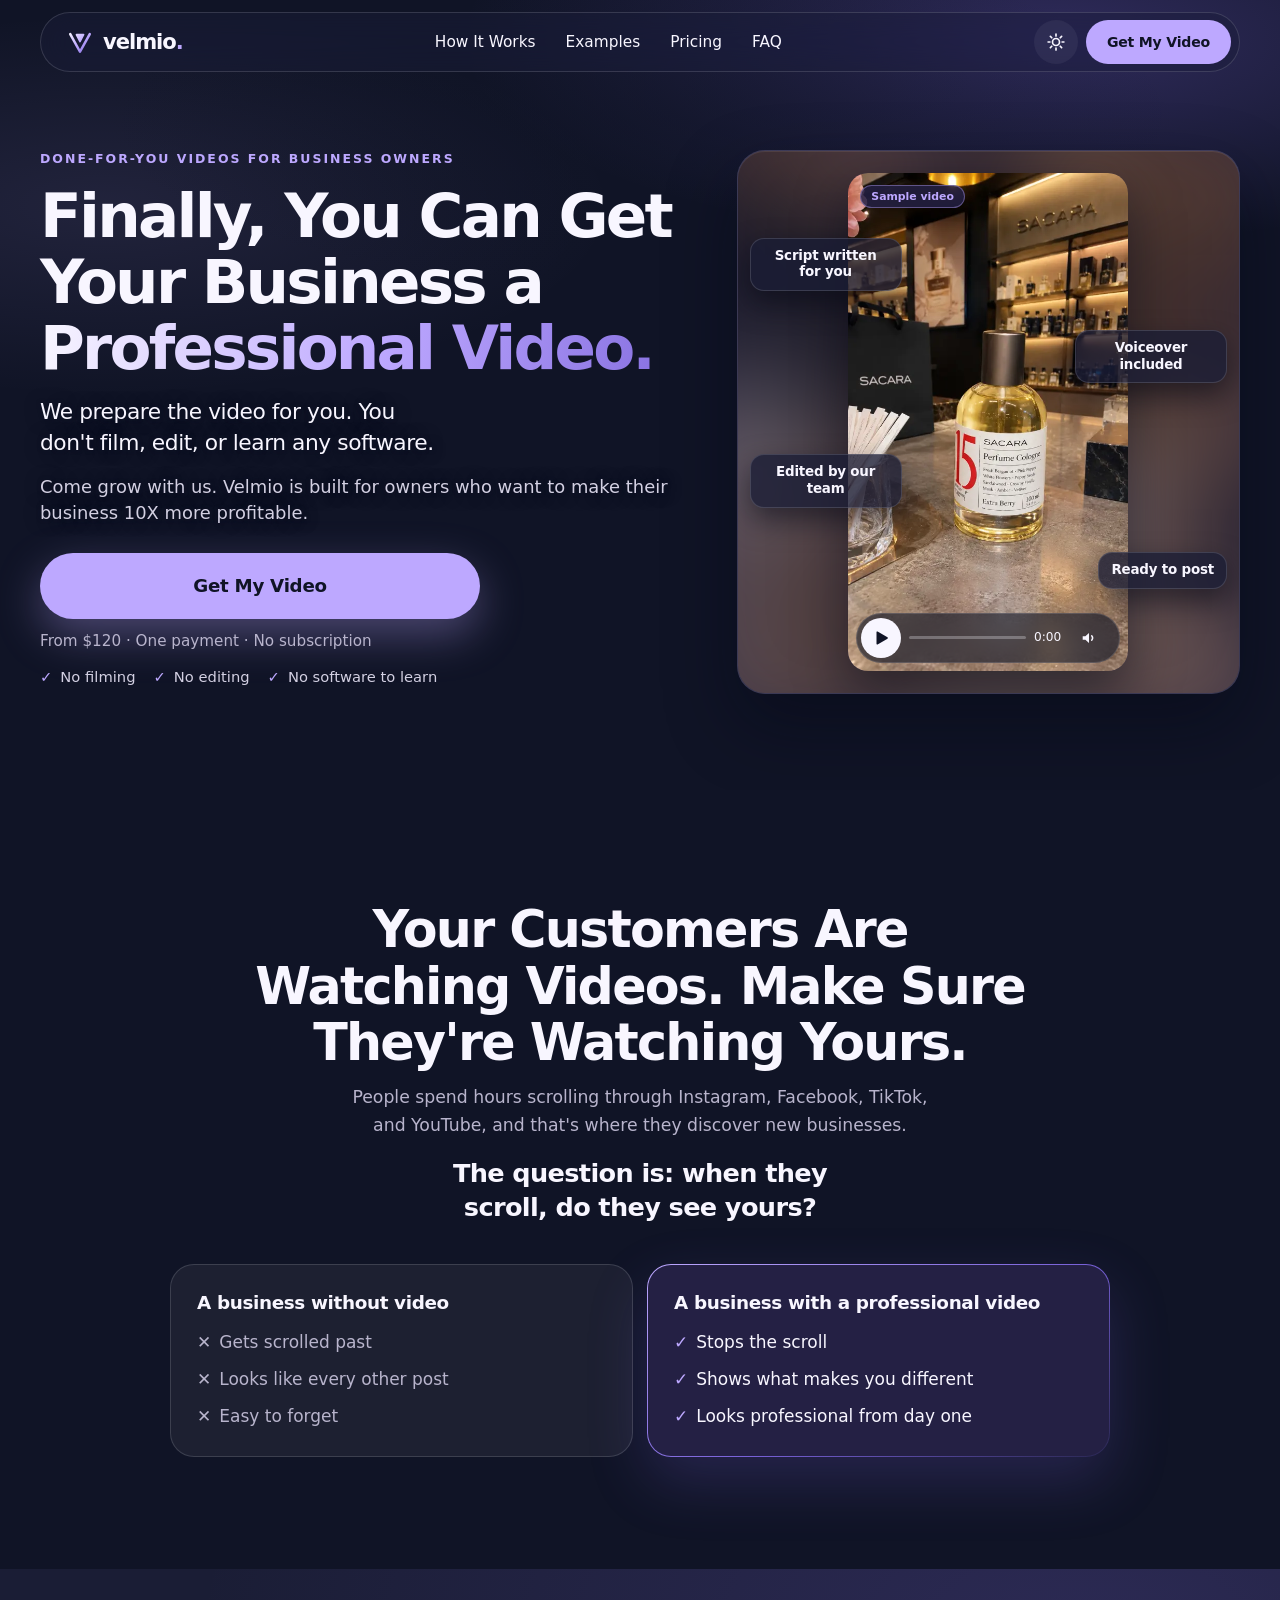
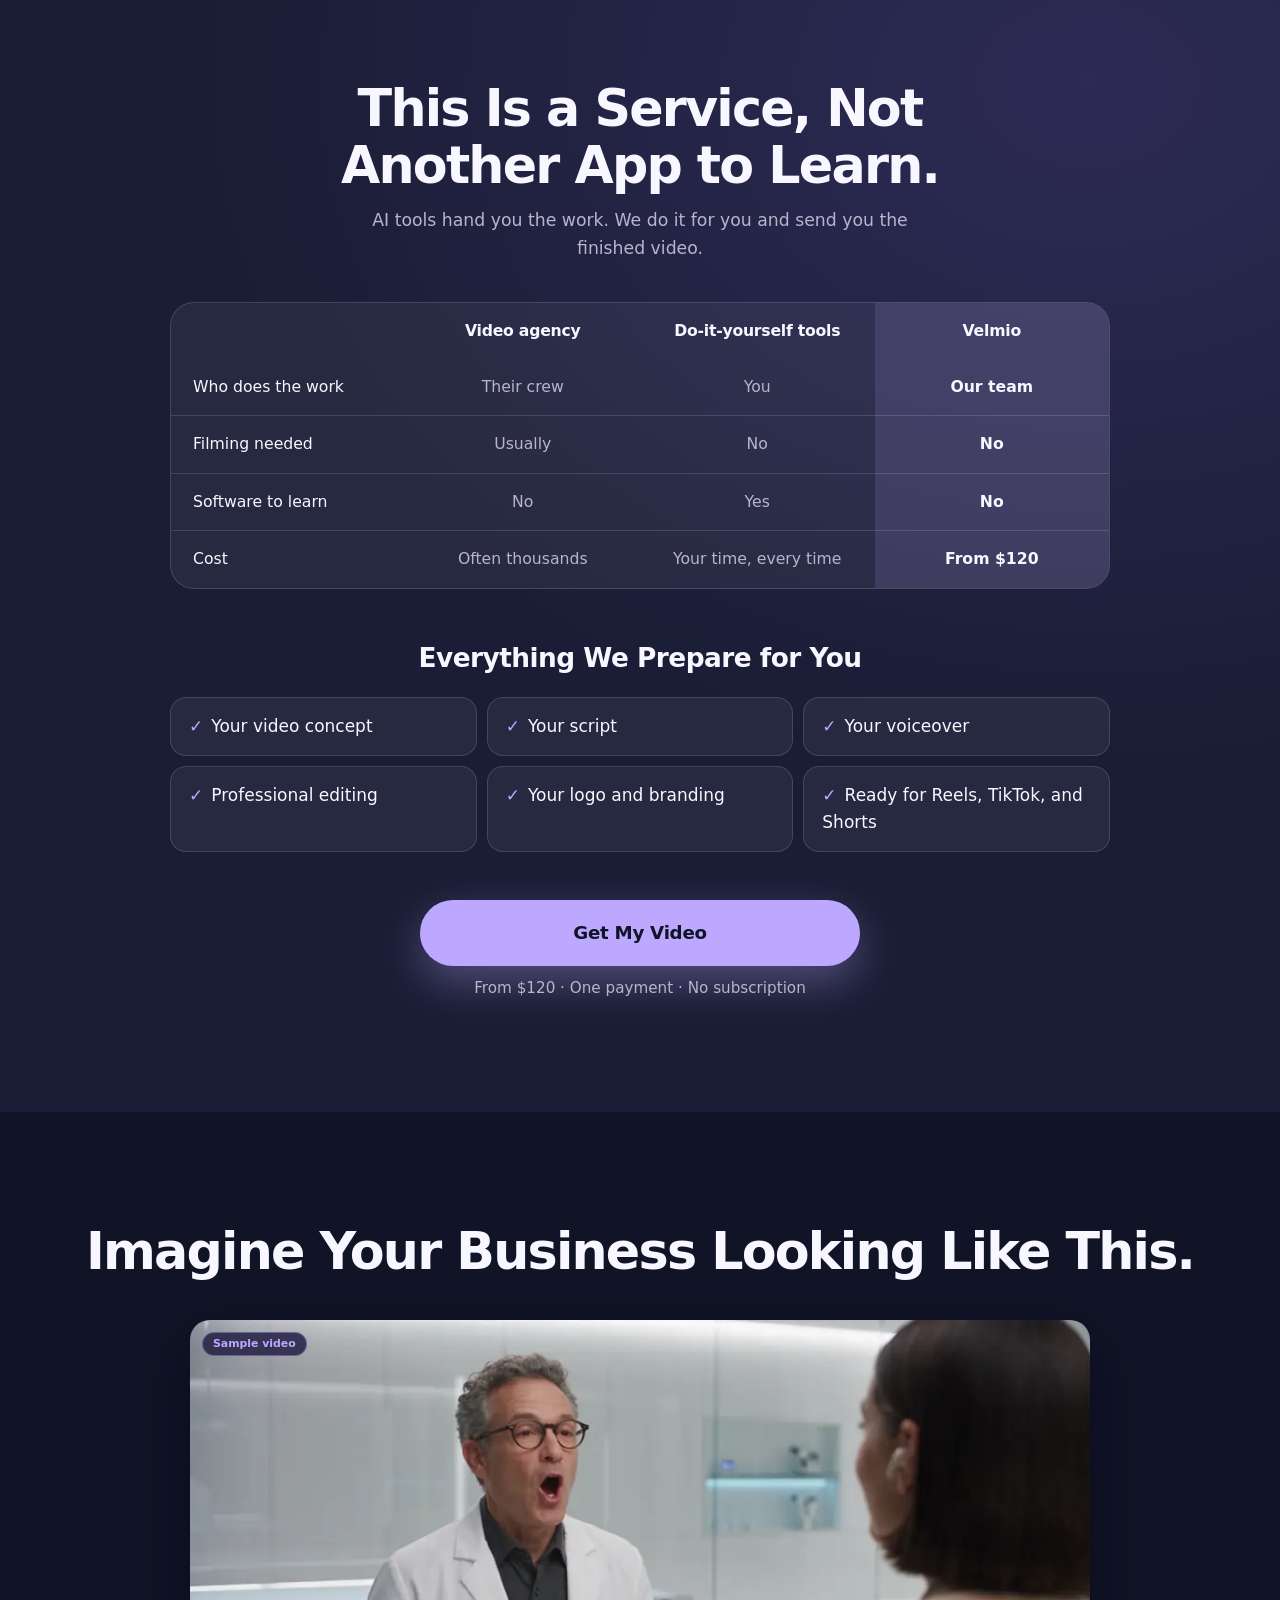
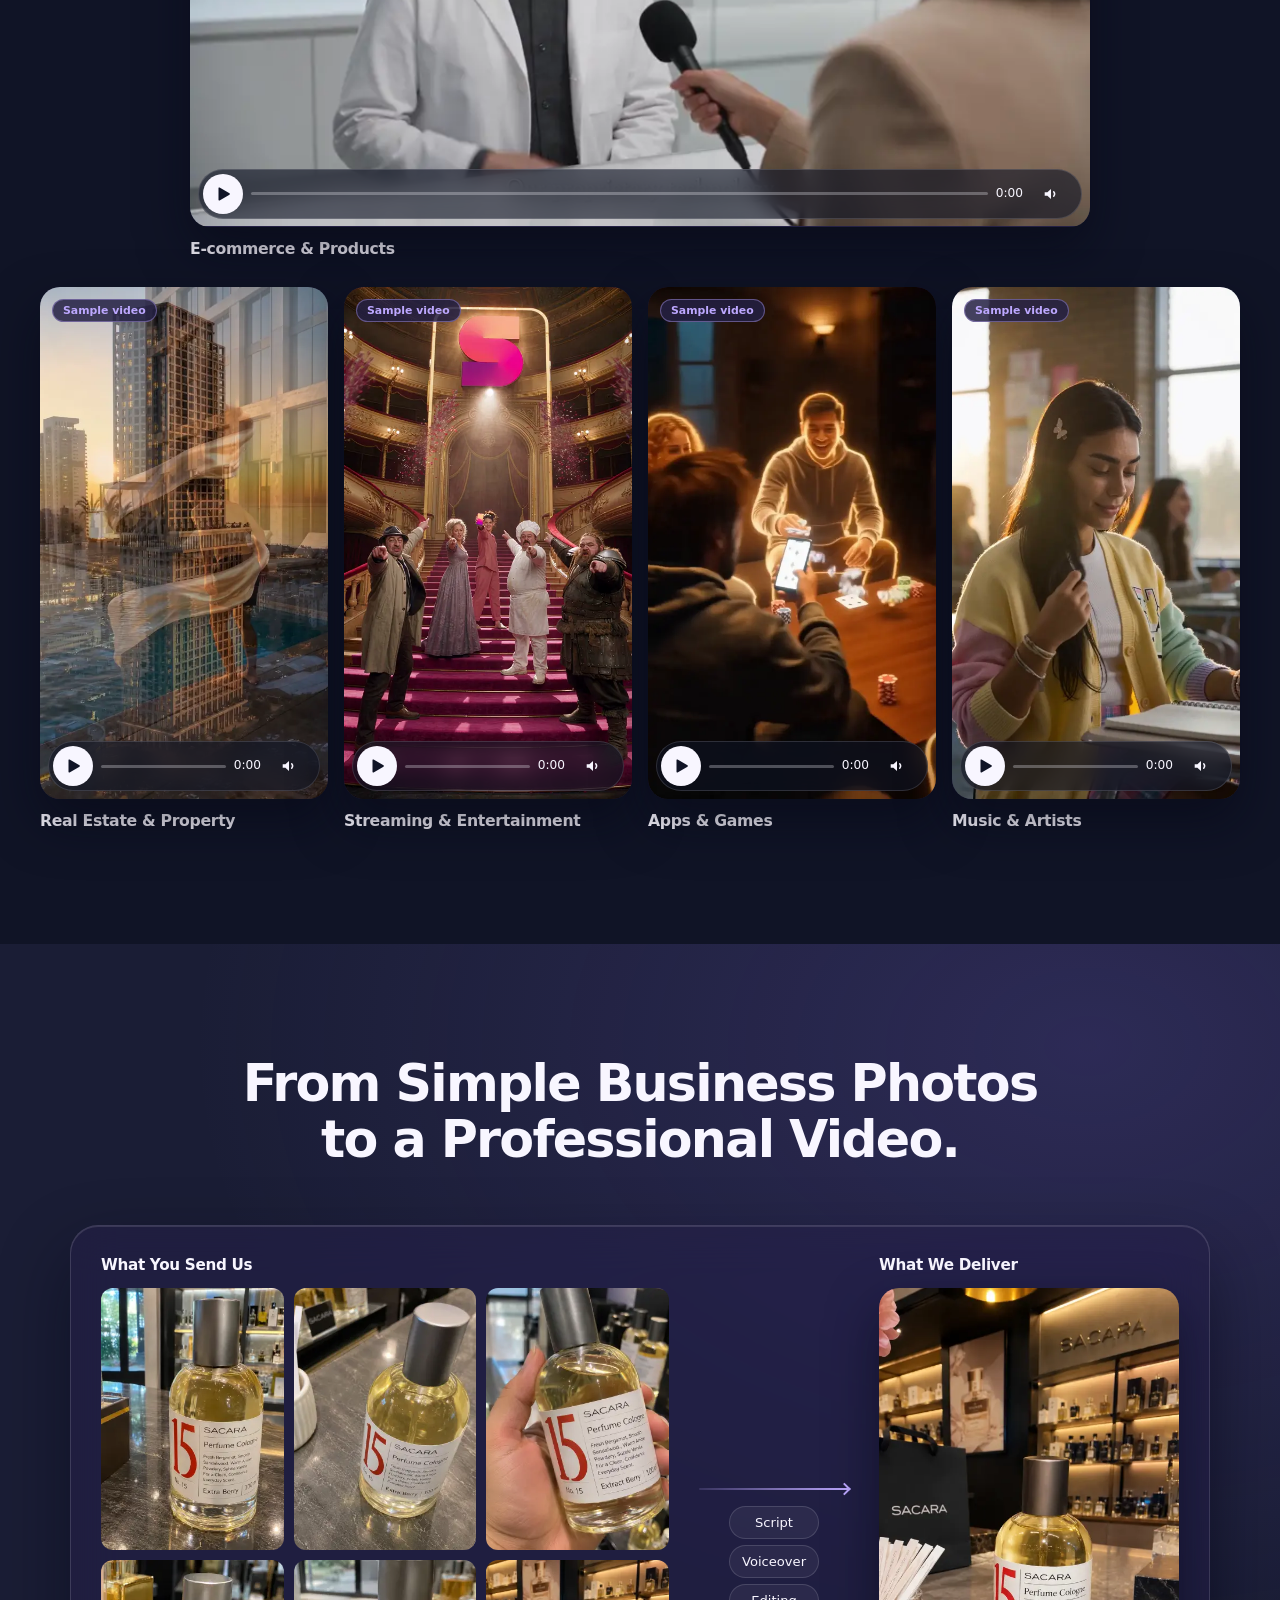
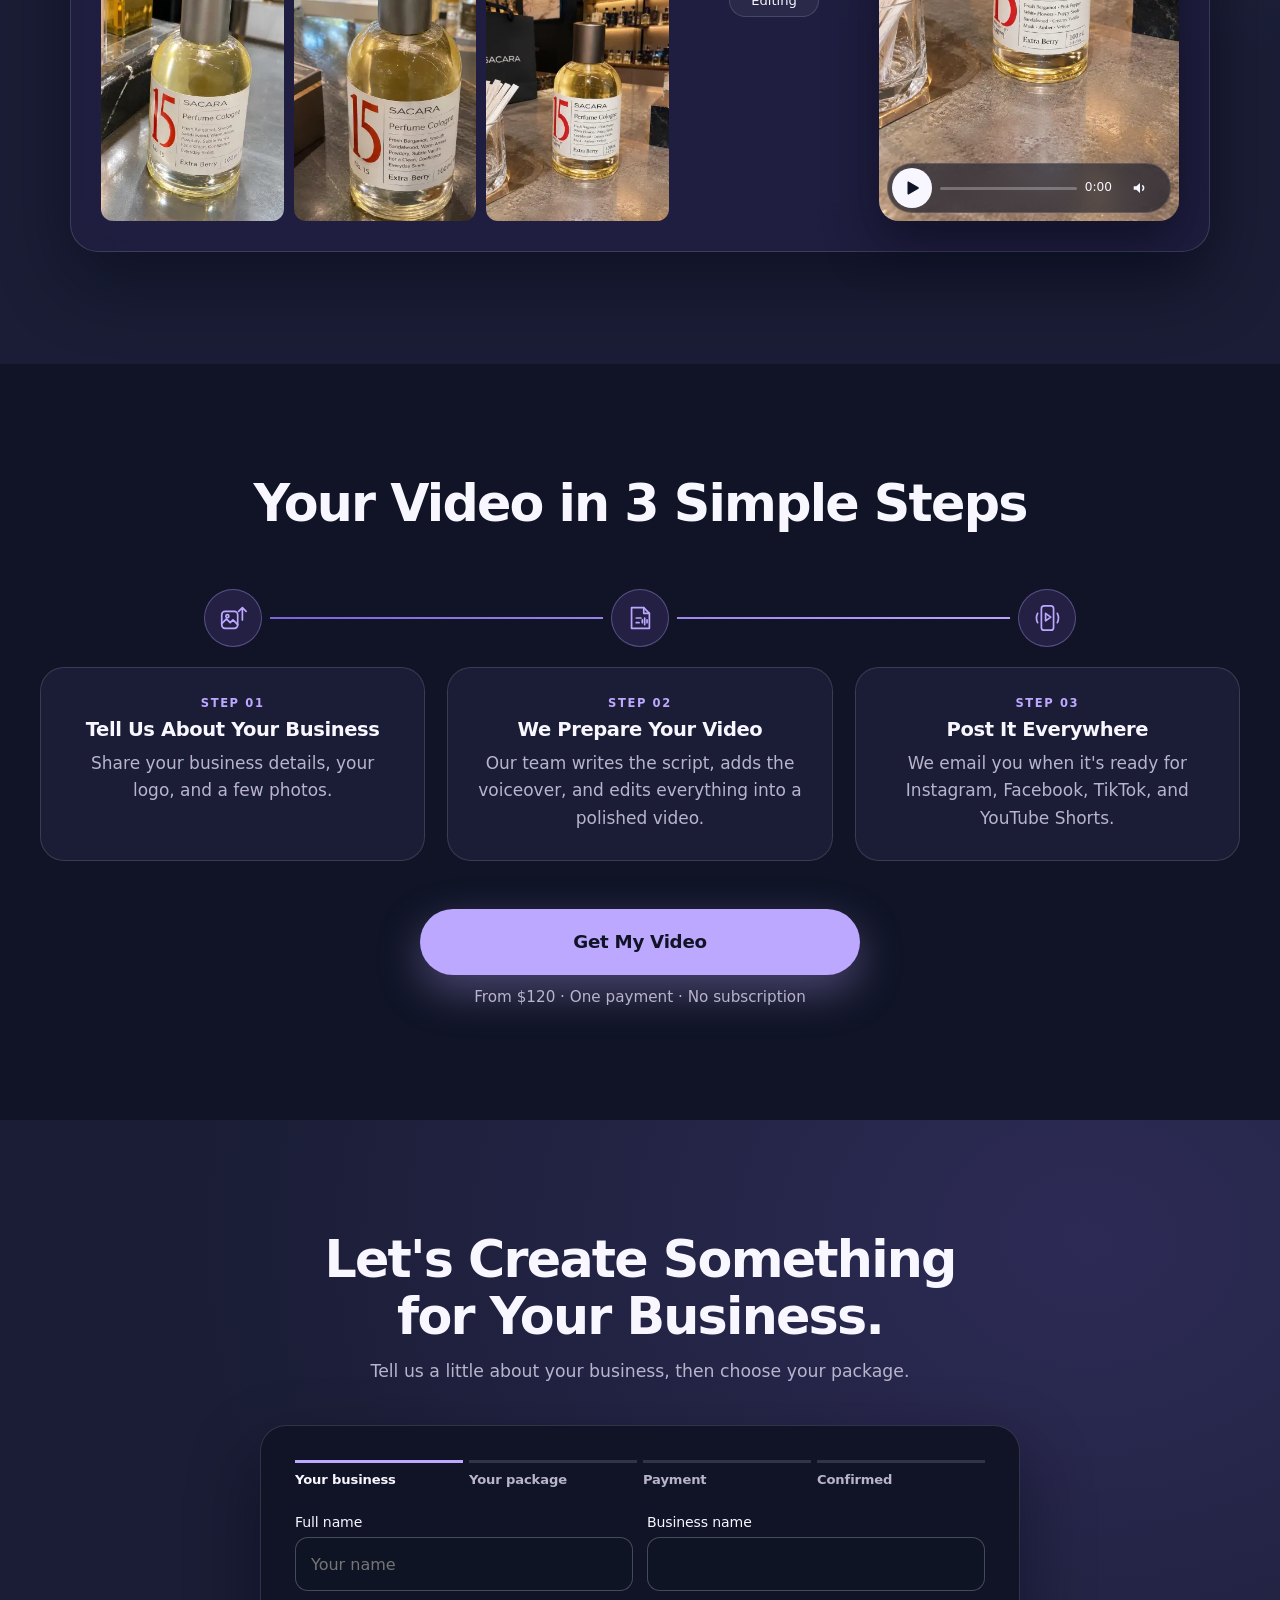
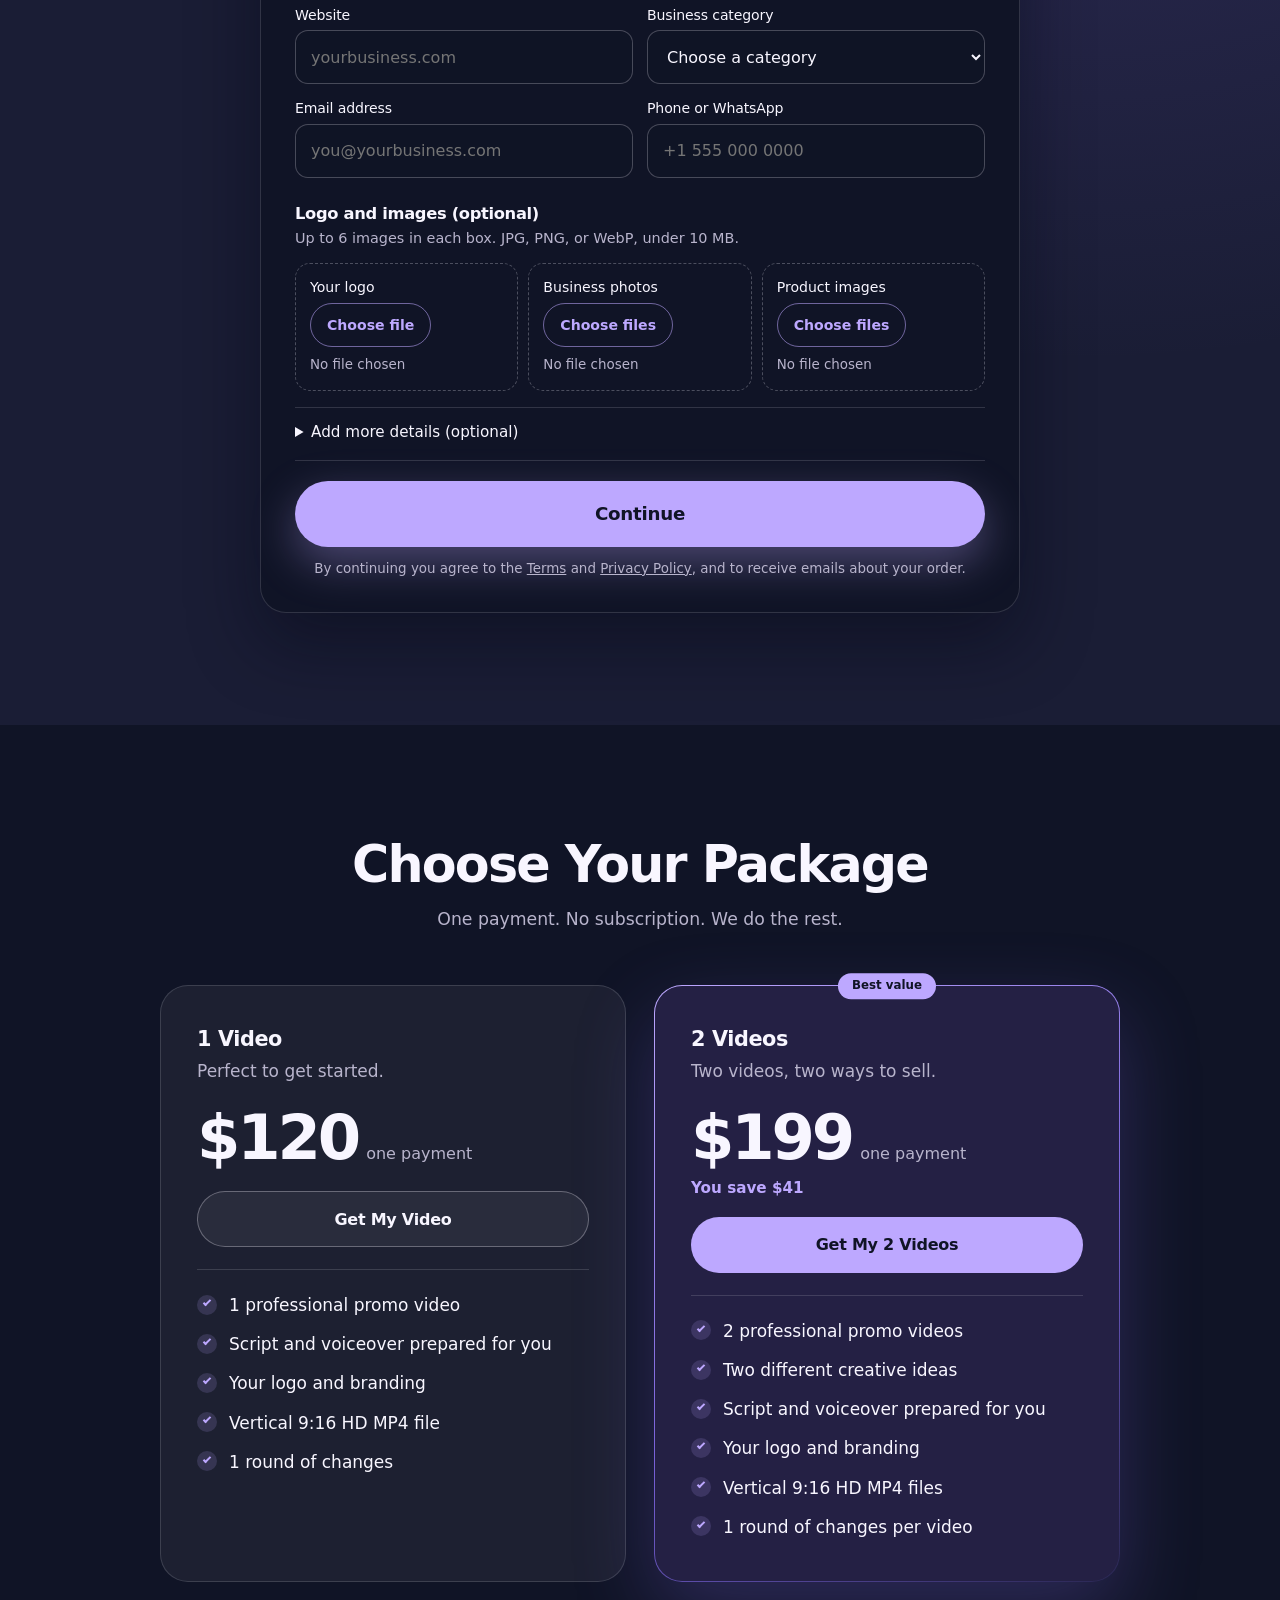
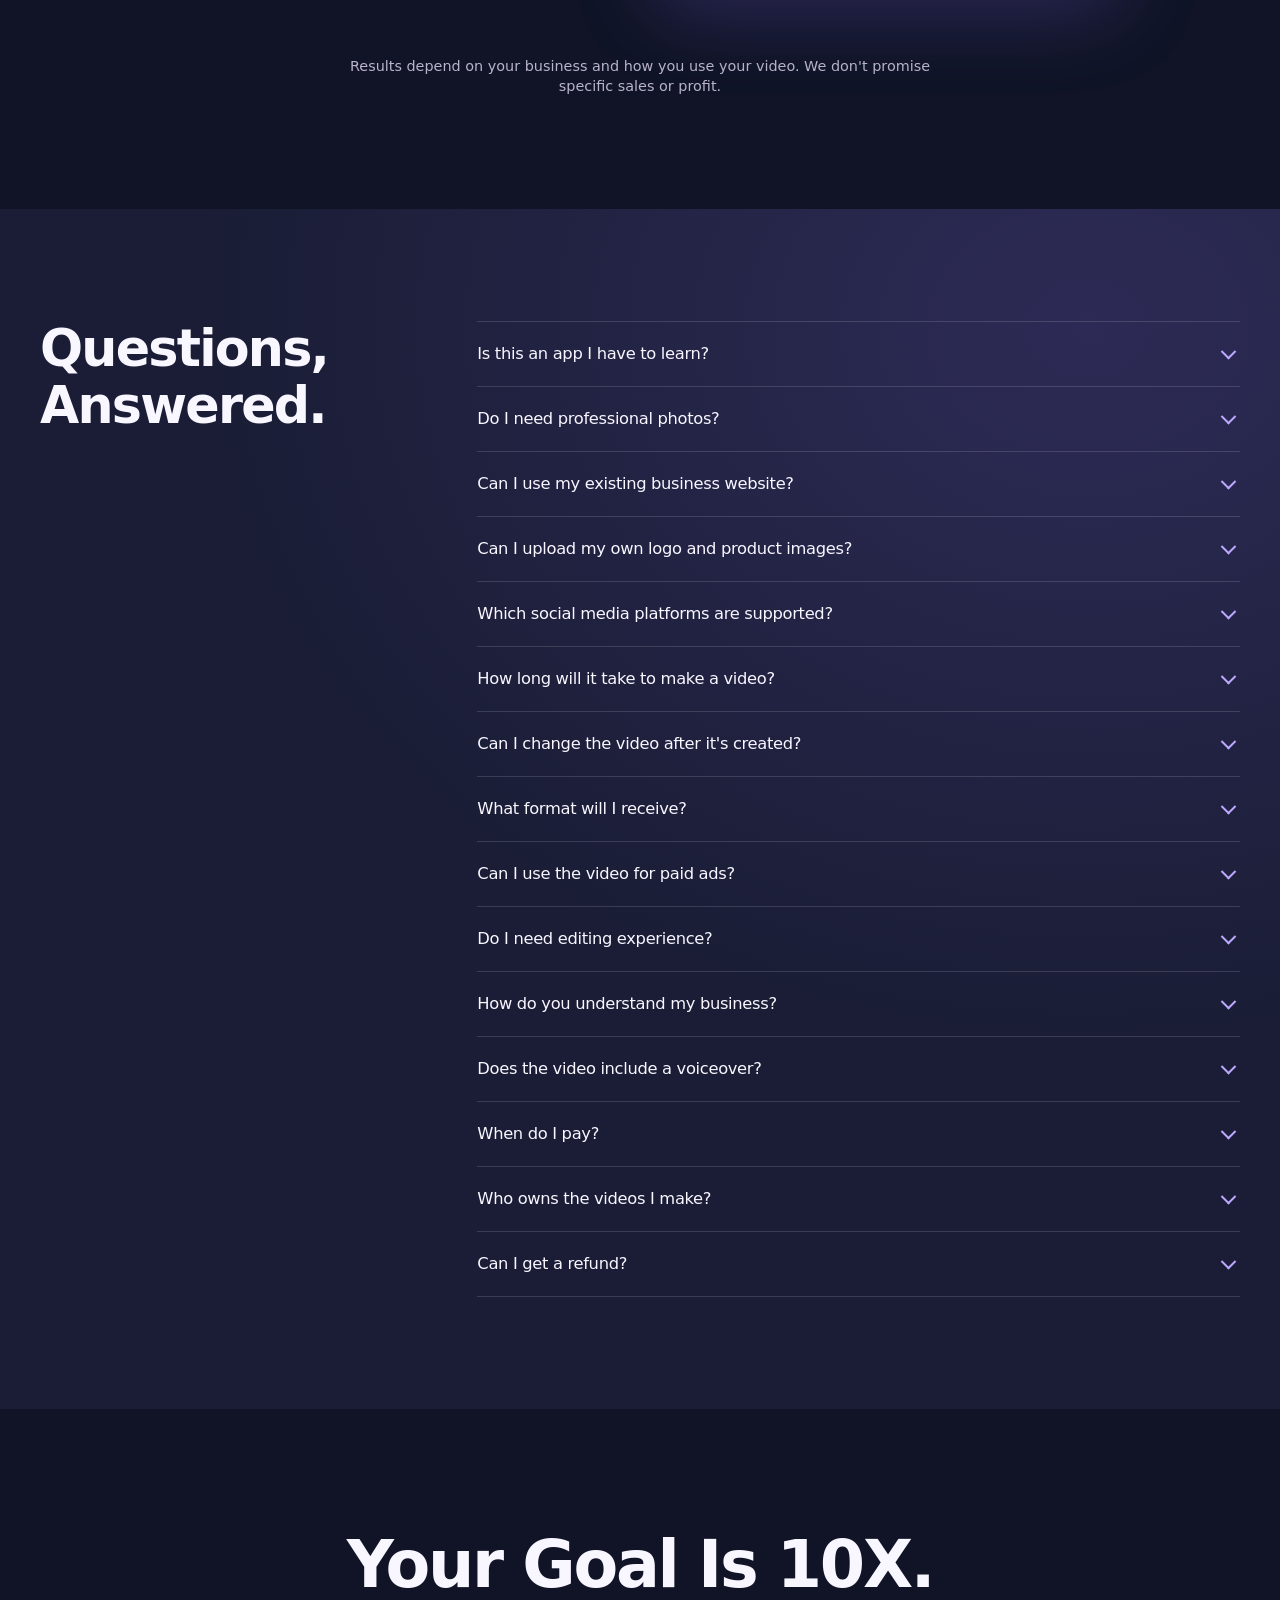
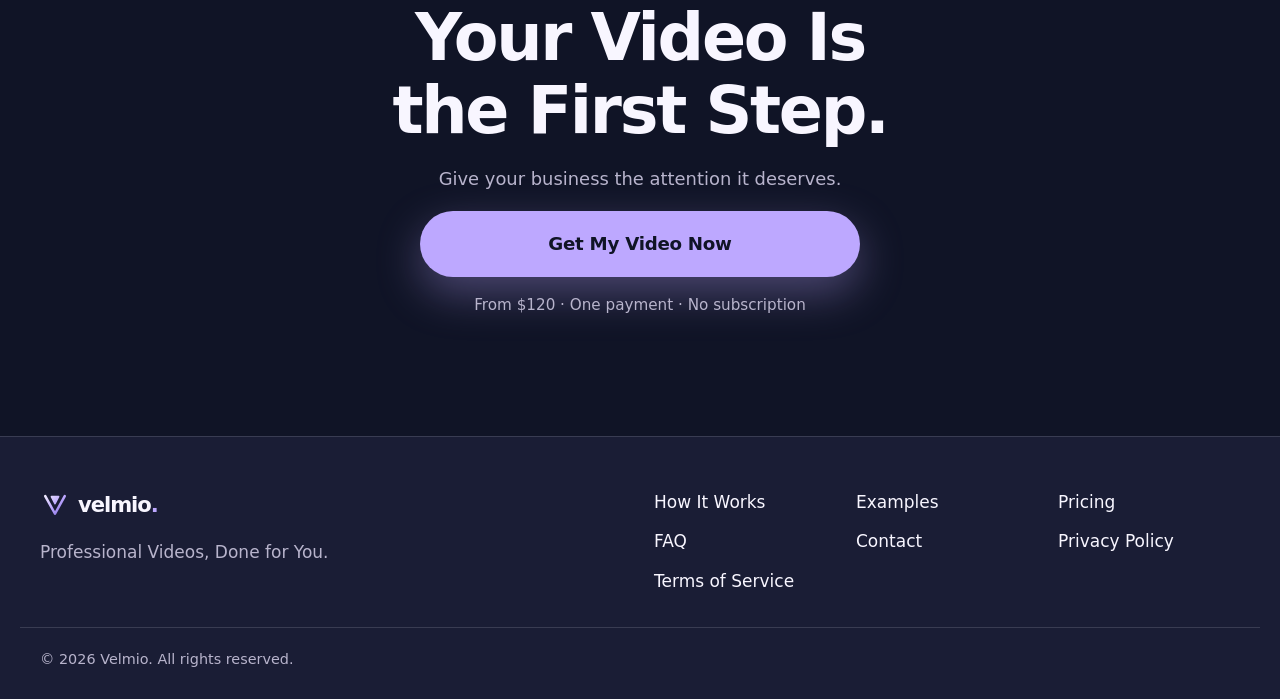
==== commit a01dd64c: "Update test site with the done-for-you order flow Co-Authored-By: Claude Opus 5.5 <noreply@anthropic" ====
--- a/index.html
+++ b/index.html
@@ -6,15 +6,15 @@
 <meta name="viewport" content="width=device-width, initial-scale=1, viewport-fit=cover">
 <script>try{if(localStorage.getItem('vm_theme')==='light')document.documentElement.setAttribute('data-theme','light')}catch(e){}</script>
 <script src="assets/js/i18n.js"></script>
-<title>Velmio | Your Photos. Beautiful Videos.</title>
-<meta name="description" content="Velmio is building an easier way to turn your business photos into promo videos for Instagram, TikTok, and Facebook. Sign up and make your first video.">
+<title>Velmio | Professional Videos for Your Business, Done for You</title>
+<meta name="description" content="Finally, you can get a professional video for your business. Tell us about your business and our team prepares a ready-to-post promo video for you.">
 <meta name="theme-color" content="#101426">
 
 
 <meta property="og:type" content="website">
 <meta property="og:site_name" content="Velmio">
-<meta property="og:title" content="Velmio | Your Photos. Beautiful Videos.">
-<meta property="og:description" content="Velmio is building an easier way to turn your business photos into promo videos for Instagram, TikTok, and Facebook. Sign up and make your first video.">
+<meta property="og:title" content="Velmio | Professional Videos for Your Business, Done for You">
+<meta property="og:description" content="Finally, you can get a professional video for your business. Tell us about your business and our team prepares a ready-to-post promo video for you.">
 
 <meta property="og:image:width" content="1200">
 <meta property="og:image:height" content="630">
@@ -46,11 +46,9 @@
     <div class="nav-links" id="nav-links">
       <a href="#how">How It Works</a>
       <a href="#examples">Examples</a>
-      <a href="#benefits">Benefits</a>
       <a href="#pricing">Pricing</a>
       <a href="#faq">FAQ</a>
-      <a class="nav-menu-login" href="signup/?mode=login" data-cta="nav_menu_login">Log in</a>
-      <a class="btn btn-primary nav-menu-cta" href="signup/" data-cta="nav_menu">Get Started</a>
+      <a class="btn btn-primary nav-menu-cta" href="#start" data-cta="nav_menu">Get My Video</a>
     </div>
     <div class="nav-actions">
       
@@ -59,8 +57,7 @@
   <svg class="i-moon" viewBox="0 0 24 24" width="20" height="20" fill="none" stroke="currentColor" stroke-width="2" stroke-linecap="round" stroke-linejoin="round" aria-hidden="true"><path d="M20.5 14.2A8.5 8.5 0 0 1 9.8 3.5a8.5 8.5 0 1 0 10.7 10.7z"/></svg>
 </button>
 
-      <a class="nav-login" href="signup/?mode=login" data-cta="nav_login">Log in</a>
-      <a class="btn btn-primary btn-small nav-cta" href="signup/" data-cta="nav">Get Started</a>
+      <a class="btn btn-primary btn-small nav-cta" href="#start" data-cta="nav">Get My Video</a>
       <button class="nav-burger" type="button" aria-label="Open menu" aria-expanded="false" aria-controls="nav-links" data-nav-burger><span></span><span></span></button>
     </div>
   </nav>
@@ -69,7 +66,7 @@
 
 <main id="main">
 
-<section class="hero">
+<section class="hero hero-vsl">
   <div class="aurora" aria-hidden="true">
     <picture class="aurora-dark">
       <source media="(max-width: 767px)" srcset="assets/images/aurora-hero-900.webp" width="900" height="1300">
@@ -81,62 +78,20 @@
     </picture>
   </div>
 
-  <div class="prints" aria-hidden="true">
-    <img class="print p1" src="assets/images/sacara-3-thumb.webp" alt="" width="360" height="450" decoding="async">
-    <img class="print p2" src="assets/images/sacara-2-thumb.webp" alt="" width="360" height="450" decoding="async">
-    <img class="print p3" src="assets/images/sacara-5-thumb.webp" alt="" width="360" height="450" decoding="async">
-    <img class="print p4" src="assets/images/sacara-1-thumb.webp" alt="" width="360" height="450" decoding="async">
-  </div>
-
-  <div class="wrap hero-copy">
-    <p class="eyebrow">THE EASIER WAY TO CREATE PROMO VIDEOS</p>
-    <h1>Your Photos Deserve to <span class="grad">Move.</span></h1>
-    <p class="hero-sub">Turn six simple business photos into a beautiful promotional video&nbsp;&mdash; without filming or editing.</p>
-    <p class="lede">No camera crew. No editing headaches. Just your photos transformed into professional-looking videos for Instagram, TikTok, and Facebook.</p>
-    <div class="btn-row" id="hero-cta">
-      <a class="btn btn-primary" href="signup/" data-cta="hero_primary">Get Started</a>
-      <a class="btn btn-glass" href="#how" data-cta="hero_how">See How It Works</a>
-    </div>
-  </div>
-
-  <div class="wrap" id="demo">
-    <div class="demo" data-demo>
-      <h2 class="visually-hidden">Six business photos become one promo video</h2>
-
-      <div class="demo-photos">
-        <p class="demo-label">Your 6 Photos</p>
-        <div class="demo-grid">
-          
-          <img class="demo-thumb" src="assets/images/sacara-1-thumb.webp" alt="Sacara No. 15 perfume bottle on a dark marble counter" width="360" height="450" loading="lazy" decoding="async">
-          
-          <img class="demo-thumb" src="assets/images/sacara-2-thumb.webp" alt="Sacara perfume bottle at an angle beside scent strips" width="360" height="450" loading="lazy" decoding="async">
-          
-          <img class="demo-thumb" src="assets/images/sacara-3-thumb.webp" alt="Hand holding a Sacara No. 15 bottle in the store" width="360" height="450" loading="lazy" decoding="async">
-          
-          <img class="demo-thumb" src="assets/images/sacara-4-thumb.webp" alt="Sacara bottle on a stone counter beside gold packaging" width="360" height="450" loading="lazy" decoding="async">
-          
-          <img class="demo-thumb" src="assets/images/sacara-5-thumb.webp" alt="Sacara bottle on a counter near a bright window" width="360" height="450" loading="lazy" decoding="async">
-          
-          <img class="demo-thumb" src="assets/images/sacara-6-thumb.webp" alt="Sacara bottle on the counter inside the Sacara boutique" width="360" height="450" loading="lazy" decoding="async">
-          
-        </div>
-      </div>
-
-      <div class="demo-flow">
-        <div class="beam" aria-hidden="true">
-          <span class="spark" style="--i:0"></span><span class="spark" style="--i:1"></span><span class="spark" style="--i:2"></span><span class="spark" style="--i:3"></span><span class="spark" style="--i:4"></span>
-        </div>
-        <ul class="ai-steps" aria-label="What AI is designed to add">
-          <li>Script</li>
-          <li>Voiceover</li>
-          <li>Motion</li>
-        </ul>
-      </div>
-
-      <div class="demo-video">
-        <p class="demo-label">Your Promo Video</p>
+  <div class="wrap vsl-grid">
+    <div class="vsl-copy">
+      <p class="eyebrow">DONE-FOR-YOU VIDEOS FOR BUSINESS OWNERS</p>
+      <h1>Finally, You Can Get Your Business a <span class="grad">Professional Video.</span></h1>
+      <p class="hero-sub">We prepare the video for you. You don't film, edit, or learn any software.</p>
+      <p class="lede">Come grow with us. Velmio is built for owners who want to make their business 10X more profitable.</p>
+    </div>
+
+    <div class="vsl-stage">
+      <img class="vsl-backdrop" src="assets/images/sacara-6-reel.webp" alt="" aria-hidden="true" decoding="async">
+      <div class="vsl-player">
+        <span class="tag tag-float">Sample video</span>
         
-<div class="player" data-player="demo" data-autoplay="true" data-slide-ms="2400" role="group" aria-label="promo video preview">
+<div class="player" data-player="hero" data-autoplay="true" data-slide-ms="2400" role="group" aria-label="promo video preview">
   
   <video src="assets/videos/sacara-demo.mp4" poster="assets/images/sacara-6-reel.webp" muted loop playsinline preload="metadata" width="540" height="960"></video>
   
@@ -156,21 +111,286 @@
 </div>
 
       </div>
-
-      
-    </div>
-
-    <div class="demo-after reveal">
-      <p>You already have the photos. Now give them a story.</p>
-      <a class="btn btn-primary" href="signup/" data-cta="demo">Get Started</a>
+      <ul class="vsl-chips">
+        <li>Script written for you</li>
+        <li>Voiceover included</li>
+        <li>Edited by our team</li>
+        <li>Ready to post</li>
+      </ul>
+    </div>
+
+    <div class="vsl-action" id="hero-cta">
+      <a class="btn btn-primary btn-vsl" href="#start" data-cta="hero_primary">Get My Video</a>
+      <p class="vsl-price">From $120 &middot; One payment &middot; No subscription</p>
+      <ul class="vsl-trust">
+        <li>No filming</li>
+        <li>No editing</li>
+        <li>No software to learn</li>
+      </ul>
+    </div>
+  </div>
+</section>
+
+<section class="section" id="why" aria-labelledby="why-title">
+  <div class="wrap-mid">
+    <h2 id="why-title" class="reveal center">Your Customers Are Watching Videos. Make Sure They're Watching Yours.</h2>
+    <p class="section-sub center reveal">People spend hours scrolling through Instagram, Facebook, TikTok, and YouTube, and that's where they discover new businesses.</p>
+    <p class="vsl-question center reveal">The question is: when they scroll, do they see yours?</p>
+    <div class="vsl-vs">
+      <article class="vsl-side reveal">
+        <h3>A business without video</h3>
+        <ul class="vsl-list is-no">
+          <li>Gets scrolled past</li>
+          <li>Looks like every other post</li>
+          <li>Easy to forget</li>
+        </ul>
+      </article>
+      <article class="vsl-side is-yes reveal">
+        <h3>A business with a professional video</h3>
+        <ul class="vsl-list">
+          <li>Stops the scroll</li>
+          <li>Shows what makes you different</li>
+          <li>Looks professional from day one</li>
+        </ul>
+      </article>
+    </div>
+  </div>
+</section>
+
+<section class="section section-alt" id="service" aria-labelledby="service-title">
+  <div class="wrap-mid">
+    <h2 id="service-title" class="reveal center">This Is a Service, Not Another App to Learn.</h2>
+    <p class="section-sub center reveal">AI tools hand you the work. We do it for you and send you the finished video.</p>
+    <div class="vsl-table-wrap reveal">
+      <table class="vsl-table">
+        <thead>
+          <tr><td></td><th scope="col">Video agency</th><th scope="col">Do-it-yourself tools</th><th scope="col" translate="no">Velmio</th></tr>
+        </thead>
+        <tbody>
+          <tr><th scope="row">Who does the work</th><td>Their crew</td><td>You</td><td>Our team</td></tr>
+          <tr><th scope="row">Filming needed</th><td>Usually</td><td>No</td><td>No</td></tr>
+          <tr><th scope="row">Software to learn</th><td>No</td><td>Yes</td><td>No</td></tr>
+          <tr><th scope="row">Cost</th><td>Often thousands</td><td>Your time, every time</td><td>From $120</td></tr>
+        </tbody>
+      </table>
+    </div>
+    <h3 class="vsl-subhead center reveal">Everything We Prepare for You</h3>
+    <ul class="vsl-done reveal">
+      <li>Your video concept</li>
+      <li>Your script</li>
+      <li>Your voiceover</li>
+      <li>Professional editing</li>
+      <li>Your logo and branding</li>
+      <li>Ready for Reels, TikTok, and Shorts</li>
+    </ul>
+    
+<div class="vsl-cta reveal">
+  <a class="btn btn-primary btn-vsl" href="#start" data-cta="service">Get My Video</a>
+  <p class="vsl-price">From $120 &middot; One payment &middot; No subscription</p>
+</div>
+
+  </div>
+</section>
+
+<section class="section" id="examples" aria-labelledby="examples-title">
+  <div class="wrap">
+    <h2 id="examples-title" class="reveal center">Imagine Your Business Looking Like This.</h2>
+    
+    <article class="sample sample-wide reveal">
+      <span class="tag tag-float">Sample video</span>
+      
+<div class="player" data-player="wide-1" data-autoplay="false" data-slide-ms="2200" role="group" aria-label="E-commerce &amp; Products example">
+  
+  <video src="assets/videos/example-earbuds.mp4" poster="assets/images/example-earbuds.webp" muted loop playsinline preload="metadata" width="540" height="960"></video>
+  
+  <div class="player-ui">
+    <button class="player-toggle" type="button" data-player-toggle aria-label="Play E-commerce &amp; Products example">
+      <svg class="i-play" viewBox="0 0 20 20" width="18" height="18" aria-hidden="true"><path d="M5 3.5v13a.8.8 0 0 0 1.2.7l11-6.5a.8.8 0 0 0 0-1.4l-11-6.5A.8.8 0 0 0 5 3.5z" fill="currentColor"/></svg>
+      <svg class="i-pause" viewBox="0 0 20 20" width="18" height="18" aria-hidden="true"><rect x="4" y="3" width="4.4" height="14" rx="1.2" fill="currentColor"/><rect x="11.6" y="3" width="4.4" height="14" rx="1.2" fill="currentColor"/></svg>
+    </button>
+    <div class="player-track" aria-hidden="true"><i data-player-fill></i></div>
+    <span class="player-time" data-player-time aria-hidden="true">0:00</span>
+    
+    <button class="player-toggle player-mute" type="button" data-player-mute aria-label="Turn sound on" aria-pressed="false">
+      <svg viewBox="0 0 20 20" width="18" height="18" aria-hidden="true"><path d="M3 8v4h3l4 3.5v-11L6 8z" fill="currentColor"/><path d="M13 7.5c1.2 1.4 1.2 3.6 0 5" fill="none" stroke="currentColor" stroke-width="1.6" stroke-linecap="round"/></svg>
+    </button>
+    
+  </div>
+</div>
+
+      <h3>E-commerce &amp; Products</h3>
+    </article>
+    
+    <div class="gallery" role="group" aria-label="Example videos">
+      
+      <article class="sample reveal">
+        <span class="tag tag-float">Sample video</span>
+        
+<div class="player" data-player="sample-2" data-autoplay="false" data-slide-ms="2200" role="group" aria-label="Real Estate &amp; Property example">
+  
+  <video src="assets/videos/example-real-estate.mp4" poster="assets/images/example-real-estate.webp" muted loop playsinline preload="metadata" width="540" height="960"></video>
+  
+  <div class="player-ui">
+    <button class="player-toggle" type="button" data-player-toggle aria-label="Play Real Estate &amp; Property example">
+      <svg class="i-play" viewBox="0 0 20 20" width="18" height="18" aria-hidden="true"><path d="M5 3.5v13a.8.8 0 0 0 1.2.7l11-6.5a.8.8 0 0 0 0-1.4l-11-6.5A.8.8 0 0 0 5 3.5z" fill="currentColor"/></svg>
+      <svg class="i-pause" viewBox="0 0 20 20" width="18" height="18" aria-hidden="true"><rect x="4" y="3" width="4.4" height="14" rx="1.2" fill="currentColor"/><rect x="11.6" y="3" width="4.4" height="14" rx="1.2" fill="currentColor"/></svg>
+    </button>
+    <div class="player-track" aria-hidden="true"><i data-player-fill></i></div>
+    <span class="player-time" data-player-time aria-hidden="true">0:00</span>
+    
+    <button class="player-toggle player-mute" type="button" data-player-mute aria-label="Turn sound on" aria-pressed="false">
+      <svg viewBox="0 0 20 20" width="18" height="18" aria-hidden="true"><path d="M3 8v4h3l4 3.5v-11L6 8z" fill="currentColor"/><path d="M13 7.5c1.2 1.4 1.2 3.6 0 5" fill="none" stroke="currentColor" stroke-width="1.6" stroke-linecap="round"/></svg>
+    </button>
+    
+  </div>
+</div>
+
+        <h3>Real Estate &amp; Property</h3>
+      </article>
+      
+      <article class="sample reveal">
+        <span class="tag tag-float">Sample video</span>
+        
+<div class="player" data-player="sample-3" data-autoplay="false" data-slide-ms="2200" role="group" aria-label="Streaming &amp; Entertainment example">
+  
+  <video src="assets/videos/example-streaming.mp4" poster="assets/images/example-streaming.webp" muted loop playsinline preload="metadata" width="540" height="960"></video>
+  
+  <div class="player-ui">
+    <button class="player-toggle" type="button" data-player-toggle aria-label="Play Streaming &amp; Entertainment example">
+      <svg class="i-play" viewBox="0 0 20 20" width="18" height="18" aria-hidden="true"><path d="M5 3.5v13a.8.8 0 0 0 1.2.7l11-6.5a.8.8 0 0 0 0-1.4l-11-6.5A.8.8 0 0 0 5 3.5z" fill="currentColor"/></svg>
+      <svg class="i-pause" viewBox="0 0 20 20" width="18" height="18" aria-hidden="true"><rect x="4" y="3" width="4.4" height="14" rx="1.2" fill="currentColor"/><rect x="11.6" y="3" width="4.4" height="14" rx="1.2" fill="currentColor"/></svg>
+    </button>
+    <div class="player-track" aria-hidden="true"><i data-player-fill></i></div>
+    <span class="player-time" data-player-time aria-hidden="true">0:00</span>
+    
+    <button class="player-toggle player-mute" type="button" data-player-mute aria-label="Turn sound on" aria-pressed="false">
+      <svg viewBox="0 0 20 20" width="18" height="18" aria-hidden="true"><path d="M3 8v4h3l4 3.5v-11L6 8z" fill="currentColor"/><path d="M13 7.5c1.2 1.4 1.2 3.6 0 5" fill="none" stroke="currentColor" stroke-width="1.6" stroke-linecap="round"/></svg>
+    </button>
+    
+  </div>
+</div>
+
+        <h3>Streaming &amp; Entertainment</h3>
+      </article>
+      
+      <article class="sample reveal">
+        <span class="tag tag-float">Sample video</span>
+        
+<div class="player" data-player="sample-4" data-autoplay="false" data-slide-ms="2200" role="group" aria-label="Apps &amp; Games example">
+  
+  <video src="assets/videos/example-poker.mp4" poster="assets/images/example-poker.webp" muted loop playsinline preload="metadata" width="540" height="960"></video>
+  
+  <div class="player-ui">
+    <button class="player-toggle" type="button" data-player-toggle aria-label="Play Apps &amp; Games example">
+      <svg class="i-play" viewBox="0 0 20 20" width="18" height="18" aria-hidden="true"><path d="M5 3.5v13a.8.8 0 0 0 1.2.7l11-6.5a.8.8 0 0 0 0-1.4l-11-6.5A.8.8 0 0 0 5 3.5z" fill="currentColor"/></svg>
+      <svg class="i-pause" viewBox="0 0 20 20" width="18" height="18" aria-hidden="true"><rect x="4" y="3" width="4.4" height="14" rx="1.2" fill="currentColor"/><rect x="11.6" y="3" width="4.4" height="14" rx="1.2" fill="currentColor"/></svg>
+    </button>
+    <div class="player-track" aria-hidden="true"><i data-player-fill></i></div>
+    <span class="player-time" data-player-time aria-hidden="true">0:00</span>
+    
+    <button class="player-toggle player-mute" type="button" data-player-mute aria-label="Turn sound on" aria-pressed="false">
+      <svg viewBox="0 0 20 20" width="18" height="18" aria-hidden="true"><path d="M3 8v4h3l4 3.5v-11L6 8z" fill="currentColor"/><path d="M13 7.5c1.2 1.4 1.2 3.6 0 5" fill="none" stroke="currentColor" stroke-width="1.6" stroke-linecap="round"/></svg>
+    </button>
+    
+  </div>
+</div>
+
+        <h3>Apps &amp; Games</h3>
+      </article>
+      
+      <article class="sample reveal">
+        <span class="tag tag-float">Sample video</span>
+        
+<div class="player" data-player="sample-5" data-autoplay="false" data-slide-ms="2200" role="group" aria-label="Music &amp; Artists example">
+  
+  <video src="assets/videos/example-music.mp4" poster="assets/images/example-music.webp" muted loop playsinline preload="metadata" width="540" height="960"></video>
+  
+  <div class="player-ui">
+    <button class="player-toggle" type="button" data-player-toggle aria-label="Play Music &amp; Artists example">
+      <svg class="i-play" viewBox="0 0 20 20" width="18" height="18" aria-hidden="true"><path d="M5 3.5v13a.8.8 0 0 0 1.2.7l11-6.5a.8.8 0 0 0 0-1.4l-11-6.5A.8.8 0 0 0 5 3.5z" fill="currentColor"/></svg>
+      <svg class="i-pause" viewBox="0 0 20 20" width="18" height="18" aria-hidden="true"><rect x="4" y="3" width="4.4" height="14" rx="1.2" fill="currentColor"/><rect x="11.6" y="3" width="4.4" height="14" rx="1.2" fill="currentColor"/></svg>
+    </button>
+    <div class="player-track" aria-hidden="true"><i data-player-fill></i></div>
+    <span class="player-time" data-player-time aria-hidden="true">0:00</span>
+    
+    <button class="player-toggle player-mute" type="button" data-player-mute aria-label="Turn sound on" aria-pressed="false">
+      <svg viewBox="0 0 20 20" width="18" height="18" aria-hidden="true"><path d="M3 8v4h3l4 3.5v-11L6 8z" fill="currentColor"/><path d="M13 7.5c1.2 1.4 1.2 3.6 0 5" fill="none" stroke="currentColor" stroke-width="1.6" stroke-linecap="round"/></svg>
+    </button>
+    
+  </div>
+</div>
+
+        <h3>Music &amp; Artists</h3>
+      </article>
+      
+    </div>
+  </div>
+</section>
+
+<section class="section section-alt" id="before-after" aria-labelledby="before-title">
+  <div class="wrap">
+    <h2 id="before-title" class="reveal center">From Simple Business Photos to a Professional Video.</h2>
+    <div id="demo">
+      <div class="demo" data-demo>
+        <div class="demo-photos">
+          <p class="demo-label">What You Send Us</p>
+          <div class="demo-grid">
+            
+            <img class="demo-thumb" src="assets/images/sacara-1-thumb.webp" alt="Sacara No. 15 perfume bottle on a dark marble counter" width="360" height="450" loading="lazy" decoding="async">
+            
+            <img class="demo-thumb" src="assets/images/sacara-2-thumb.webp" alt="Sacara perfume bottle at an angle beside scent strips" width="360" height="450" loading="lazy" decoding="async">
+            
+            <img class="demo-thumb" src="assets/images/sacara-3-thumb.webp" alt="Hand holding a Sacara No. 15 bottle in the store" width="360" height="450" loading="lazy" decoding="async">
+            
+            <img class="demo-thumb" src="assets/images/sacara-4-thumb.webp" alt="Sacara bottle on a stone counter beside gold packaging" width="360" height="450" loading="lazy" decoding="async">
+            
+            <img class="demo-thumb" src="assets/images/sacara-5-thumb.webp" alt="Sacara bottle on a counter near a bright window" width="360" height="450" loading="lazy" decoding="async">
+            
+            <img class="demo-thumb" src="assets/images/sacara-6-thumb.webp" alt="Sacara bottle on the counter inside the Sacara boutique" width="360" height="450" loading="lazy" decoding="async">
+            
+          </div>
+        </div>
+        <div class="demo-flow">
+          <div class="beam" aria-hidden="true">
+            <span class="spark" style="--i:0"></span><span class="spark" style="--i:1"></span><span class="spark" style="--i:2"></span><span class="spark" style="--i:3"></span><span class="spark" style="--i:4"></span>
+          </div>
+          <ul class="ai-steps" aria-label="What our team adds">
+            <li>Script</li>
+            <li>Voiceover</li>
+            <li>Editing</li>
+          </ul>
+        </div>
+        <div class="demo-video">
+          <p class="demo-label">What We Deliver</p>
+          
+<div class="player" data-player="demo" data-autoplay="false" data-slide-ms="2400" role="group" aria-label="promo video preview">
+  
+  <video src="assets/videos/sacara-demo.mp4" poster="assets/images/sacara-6-reel.webp" muted loop playsinline preload="metadata" width="540" height="960"></video>
+  
+  <div class="player-ui">
+    <button class="player-toggle" type="button" data-player-toggle aria-label="Play promo video preview">
+      <svg class="i-play" viewBox="0 0 20 20" width="18" height="18" aria-hidden="true"><path d="M5 3.5v13a.8.8 0 0 0 1.2.7l11-6.5a.8.8 0 0 0 0-1.4l-11-6.5A.8.8 0 0 0 5 3.5z" fill="currentColor"/></svg>
+      <svg class="i-pause" viewBox="0 0 20 20" width="18" height="18" aria-hidden="true"><rect x="4" y="3" width="4.4" height="14" rx="1.2" fill="currentColor"/><rect x="11.6" y="3" width="4.4" height="14" rx="1.2" fill="currentColor"/></svg>
+    </button>
+    <div class="player-track" aria-hidden="true"><i data-player-fill></i></div>
+    <span class="player-time" data-player-time aria-hidden="true">0:00</span>
+    
+    <button class="player-toggle player-mute" type="button" data-player-mute aria-label="Turn sound on" aria-pressed="false">
+      <svg viewBox="0 0 20 20" width="18" height="18" aria-hidden="true"><path d="M3 8v4h3l4 3.5v-11L6 8z" fill="currentColor"/><path d="M13 7.5c1.2 1.4 1.2 3.6 0 5" fill="none" stroke="currentColor" stroke-width="1.6" stroke-linecap="round"/></svg>
+    </button>
+    
+  </div>
+</div>
+
+        </div>
+      </div>
     </div>
   </div>
 </section>
 
 <section class="section" id="how" aria-labelledby="how-title">
   <div class="wrap">
-    <h2 id="how-title" class="reveal center">From Photos to Promo in 3 Simple Steps</h2>
-    <p class="section-sub center reveal">Here's how Velmio is being built to work.</p>
+    <h2 id="how-title" class="reveal center">Your Video in 3 Simple Steps</h2>
     <ol class="steps">
       <li class="step reveal">
         <span class="step-node">
@@ -181,8 +401,8 @@
 </span>
         <div class="step-card">
           <p class="step-num">STEP 01</p>
-          <h3>Upload Your Photos &amp; Logo</h3>
-          <p>Choose a few of your favorite business photos and add your logo if you have one.</p>
+          <h3>Tell Us About Your Business</h3>
+          <p>Share your business details, your logo, and a few photos.</p>
         </div>
       </li>
       <li class="step reveal">
@@ -194,8 +414,8 @@
 </span>
         <div class="step-card">
           <p class="step-num">STEP 02</p>
-          <h3>AI Creates Your Video</h3>
-          <p>Velmio is being built to write your script, add a voiceover, and turn your photos into a polished video with motion and transitions.</p>
+          <h3>We Prepare Your Video</h3>
+          <p>Our team writes the script, adds the voiceover, and edits everything into a polished video.</p>
         </div>
       </li>
       <li class="step reveal">
@@ -207,369 +427,357 @@
 </span>
         <div class="step-card">
           <p class="step-num">STEP 03</p>
-          <h3>Share It Everywhere</h3>
-          <p>Use your finished video to showcase your business on Instagram, TikTok, Facebook, and more.</p>
+          <h3>Post It Everywhere</h3>
+          <p>We email you when it's ready for Instagram, Facebook, TikTok, and YouTube Shorts.</p>
         </div>
       </li>
     </ol>
-  </div>
-</section>
-
-<section class="section section-alt" id="benefits" aria-labelledby="benefits-title">
-  <div class="wrap benefits-layout">
-    <div class="benefits-head reveal">
-      <h2 id="benefits-title">Great Marketing Shouldn't Require a Film Crew.</h2>
-      <p>Give your business a professional-looking video without the time, equipment, or complexity of traditional production.</p>
-    </div>
-    <div class="benefits-grid">
-      <article class="benefit reveal">
-<svg class="icon" viewBox="0 0 32 32" width="32" height="32" fill="none" stroke="currentColor" stroke-width="1.8" stroke-linecap="round" stroke-linejoin="round" aria-hidden="true">
-<path d="M5 11h5l2-4h8l2 4h5v15H5z"/><circle cx="16" cy="18" r="4.5"/><path d="M3 29 29 3"/>
-
-</svg>
-<h3>No Filming Required</h3><p>Use the photos you already have.</p></article>
-      <article class="benefit reveal">
-<svg class="icon" viewBox="0 0 32 32" width="32" height="32" fill="none" stroke="currentColor" stroke-width="1.8" stroke-linecap="round" stroke-linejoin="round" aria-hidden="true">
-<path d="M4 9h24M4 16h24M4 23h24"/><circle cx="11" cy="9" r="2.6" fill="currentColor"/><circle cx="21" cy="16" r="2.6" fill="currentColor"/><circle cx="14" cy="23" r="2.6" fill="currentColor"/>
-
-</svg>
-<h3>No Editing Experience</h3><p>Skip complicated timelines and video software.</p></article>
-      <article class="benefit reveal">
-<svg class="icon" viewBox="0 0 32 32" width="32" height="32" fill="none" stroke="currentColor" stroke-width="1.8" stroke-linecap="round" stroke-linejoin="round" aria-hidden="true">
-<rect x="9" y="3" width="14" height="26" rx="3"/><path d="M13 12h6M13 16h6"/><path d="M14 23h4"/>
-
-</svg>
-<h3>Ready for Social Media</h3><p>Designed for Instagram Reels, TikTok, and Facebook.</p></article>
-      <article class="benefit reveal">
-<svg class="icon" viewBox="0 0 32 32" width="32" height="32" fill="none" stroke="currentColor" stroke-width="1.8" stroke-linecap="round" stroke-linejoin="round" aria-hidden="true">
-<path d="M17 4h10v10L15 27 4 16z"/><circle cx="22" cy="9.5" r="1.8"/>
-
-</svg>
-<h3>More Affordable Production</h3><p>A simpler alternative to hiring a video production team.</p></article>
-    </div>
-  </div>
-</section>
-
-<section class="section" id="examples" aria-labelledby="examples-title">
+    
+<div class="vsl-cta reveal">
+  <a class="btn btn-primary btn-vsl" href="#start" data-cta="steps">Get My Video</a>
+  <p class="vsl-price">From $120 &middot; One payment &middot; No subscription</p>
+</div>
+
+  </div>
+</section>
+
+<section class="section section-alt" id="start" aria-labelledby="start-title">
+  <div class="wrap-mid">
+    <h2 id="start-title" class="reveal center">Let's Create Something for Your Business.</h2>
+    <p class="section-sub center reveal">Tell us a little about your business, then choose your package.</p>
+    <div class="ob-card">
+      <ol class="ob-steps" aria-label="Your order">
+        <li class="is-on">Your business</li>
+        <li>Your package</li>
+        <li>Payment</li>
+        <li>Confirmed</li>
+      </ol>
+
+      <form id="order-form" novalidate>
+        <div class="ob-grid">
+          <div class="field">
+            <label for="o-name">Full name</label>
+            <input id="o-name" type="text" autocomplete="name" maxlength="100" placeholder="Your name" required>
+            <p class="field-error" id="o-name-error" hidden></p>
+          </div>
+          <div class="field">
+            <label for="o-business">Business name</label>
+            <input id="o-business" type="text" autocomplete="organization" maxlength="120" required>
+            <p class="field-error" id="o-business-error" hidden></p>
+          </div>
+          <div class="field">
+            <label for="o-website">Website</label>
+            <input id="o-website" type="text" inputmode="url" autocomplete="url" maxlength="300" placeholder="yourbusiness.com" required>
+            <p class="field-error" id="o-website-error" hidden></p>
+          </div>
+          <div class="field">
+            <label for="o-category">Business category</label>
+            <select id="o-category" required>
+              <option value="">Choose a category</option>
+              <option value="Restaurants & Food">Restaurants &amp; Food Businesses</option>
+              <option value="Real Estate & Property">Real Estate &amp; Property</option>
+              <option value="Beauty & Wellness">Beauty &amp; Wellness</option>
+              <option value="E-commerce & Products">E-commerce &amp; Products</option>
+              <option value="Fitness & Gyms">Fitness &amp; Gyms</option>
+              <option value="Local Services & Professionals">Local Services &amp; Professionals</option>
+              <option value="Other">Other</option>
+            </select>
+            <p class="field-error" id="o-category-error" hidden></p>
+          </div>
+          <div class="field">
+            <label for="o-email">Email address</label>
+            <input id="o-email" type="email" autocomplete="email" inputmode="email" maxlength="160" placeholder="you@yourbusiness.com" required>
+            <p class="field-error" id="o-email-error" hidden></p>
+          </div>
+          <div class="field">
+            <label for="o-phone">Phone or WhatsApp</label>
+            <input id="o-phone" type="tel" autocomplete="tel" inputmode="tel" maxlength="30" placeholder="+1 555 000 0000" required>
+            <p class="field-error" id="o-phone-error" hidden></p>
+          </div>
+        </div>
+
+        <h3 class="ob-sub">Logo and images (optional)</h3>
+        <p class="ob-help">Up to 6 images in each box. JPG, PNG, or WebP, under 10 MB.</p>
+        <div class="ob-files">
+          <div class="ob-file">
+            <span class="ob-file-label">Your logo</span>
+            <label class="ob-file-btn">Choose file<input class="visually-hidden" id="o-logo" type="file" accept="image/jpeg,image/png,image/webp,image/svg+xml"></label>
+            <small data-file-count="o-logo">No file chosen</small>
+            <p class="field-error" id="o-logo-error" hidden></p>
+          </div>
+          <div class="ob-file">
+            <span class="ob-file-label">Business photos</span>
+            <label class="ob-file-btn">Choose files<input class="visually-hidden" id="o-photos" type="file" accept="image/jpeg,image/png,image/webp" multiple></label>
+            <small data-file-count="o-photos">No file chosen</small>
+            <p class="field-error" id="o-photos-error" hidden></p>
+          </div>
+          <div class="ob-file">
+            <span class="ob-file-label">Product images</span>
+            <label class="ob-file-btn">Choose files<input class="visually-hidden" id="o-products" type="file" accept="image/jpeg,image/png,image/webp" multiple></label>
+            <small data-file-count="o-products">No file chosen</small>
+            <p class="field-error" id="o-products-error" hidden></p>
+          </div>
+        </div>
+
+        <details class="ob-more">
+          <summary>Add more details (optional)</summary>
+          <div class="field">
+            <label for="o-description">Short description of your business</label>
+            <textarea id="o-description" rows="3" maxlength="1000"></textarea>
+          </div>
+          <div class="ob-grid">
+            <div class="field"><label for="o-instagram">Instagram link</label><input id="o-instagram" type="text" inputmode="url" maxlength="300"></div>
+            <div class="field"><label for="o-facebook">Facebook link</label><input id="o-facebook" type="text" inputmode="url" maxlength="300"></div>
+            <div class="field">
+              <label for="o-language">Preferred video language</label>
+              <select id="o-language" translate="no">
+                <option value="English">English</option>
+                <option value="Spanish">Español</option>
+                <option value="French">Français</option>
+                <option value="German">Deutsch</option>
+                <option value="Portuguese">Português</option>
+                <option value="Italian">Italiano</option>
+                <option value="Dutch">Nederlands</option>
+                <option value="Indonesian">Bahasa Indonesia</option>
+                <option value="Japanese">日本語</option>
+                <option value="Chinese">中文</option>
+                <option value="Arabic">العربية</option>
+              </select>
+            </div>
+            <div class="field"><label for="o-audience">Target audience</label><input id="o-audience" type="text" maxlength="300"></div>
+          </div>
+          <div class="field"><label for="o-objective">Main marketing goal</label><input id="o-objective" type="text" maxlength="300"></div>
+        </details>
+
+        <div class="hp" aria-hidden="true">
+          <label for="o-company">Company</label>
+          <input id="o-company" type="text" tabindex="-1" autocomplete="off">
+        </div>
+        <p class="form-error" id="ob-error" role="alert" hidden></p>
+        <button class="btn btn-primary btn-vsl ob-next" type="submit" id="ob-submit">Continue</button>
+        <p class="ob-fine"><span>By continuing you agree to the</span> <a href="terms/">Terms</a> <span>and</span> <a href="privacy/">Privacy Policy</a><span>, and to receive emails about your order.</span></p>
+      </form>
+
+      <div id="ob-progress" hidden>
+        <p class="ob-percent" id="ob-percent" aria-hidden="true">0%</p>
+        <div class="ob-bar" id="ob-bar" role="progressbar" aria-valuemin="0" aria-valuemax="100" aria-valuenow="0"><i></i></div>
+        <p class="ob-status" id="ob-status" aria-live="polite"></p>
+      </div>
+
+      <div id="ob-review" hidden>
+        <section class="ob-analysis" id="ob-analysis" hidden>
+          <h3>We Understand Your Business!</h3>
+          <dl>
+            <div><dt>Business</dt><dd id="ob-a-business" translate="no"></dd></div>
+            <div><dt>What we discovered</dt><dd><ul id="ob-a-found" translate="no"></ul></dd></div>
+            <div><dt>Target audience</dt><dd id="ob-a-audience" translate="no"></dd></div>
+            <div><dt>Main opportunity</dt><dd id="ob-a-opportunity" translate="no"></dd></div>
+            <div><dt>Suggested video concept</dt><dd id="ob-a-concept" translate="no"></dd></div>
+          </dl>
+        </section>
+        <p class="ob-help" id="ob-need-details" hidden>We couldn't read your website, so our team will review your details personally.</p>
+        <fieldset class="plan-pick">
+          <legend>Choose Your Package</legend>
+          <label><input type="radio" name="ob-plan" id="ob-plan-single" value="single" checked><span><strong>1 Video</strong><small>$120 one payment</small></span></label>
+          <label><input type="radio" name="ob-plan" id="ob-plan-double" value="double"><span><strong>2 Videos</strong><small>$199 one payment</small></span></label>
+        </fieldset>
+        <button class="btn btn-primary btn-vsl ob-next" type="button" id="ob-to-pay">Continue to Payment</button>
+      </div>
+
+      <div id="ob-payment" hidden>
+        <p class="pay-test"><strong>Test mode.</strong> <span>Use the test card only. Card details are never sent or saved, and you won't be charged.</span></p>
+
+        <section class="ob-summary" aria-label="Order summary">
+          <h3>Order summary</h3>
+          <p class="ob-sum-line" data-sum-plan="single" hidden><span>1 Video</span><span>$120</span></p>
+          <p class="ob-sum-line" data-sum-plan="double" hidden><span>2 Videos</span><span>$199</span></p>
+          <p class="ob-sum-total" data-sum-plan="single" hidden><span>Total</span><strong>$120</strong></p>
+          <p class="ob-sum-total" data-sum-plan="double" hidden><span>Total</span><strong>$199</strong></p>
+        </section>
+
+        <h3 class="ob-sub">Billing details</h3>
+        <div class="field ob-first">
+          <label for="b-name">Billing name</label>
+          <input id="b-name" type="text" autocomplete="billing name" maxlength="100">
+          <p class="field-error" id="b-name-error" hidden></p>
+        </div>
+        <div class="field">
+          <label for="b-address">Street address</label>
+          <input id="b-address" type="text" autocomplete="billing street-address" maxlength="200">
+          <p class="field-error" id="b-address-error" hidden></p>
+        </div>
+        <div class="ob-grid">
+          <div class="field">
+            <label for="b-city">City</label>
+            <input id="b-city" type="text" autocomplete="billing address-level2" maxlength="100">
+            <p class="field-error" id="b-city-error" hidden></p>
+          </div>
+          <div class="field">
+            <label for="b-region">State or region (optional)</label>
+            <input id="b-region" type="text" autocomplete="billing address-level1" maxlength="100">
+          </div>
+          <div class="field">
+            <label for="b-postal">Postal code</label>
+            <input id="b-postal" type="text" autocomplete="billing postal-code" maxlength="20">
+            <p class="field-error" id="b-postal-error" hidden></p>
+          </div>
+          <div class="field">
+            <label for="b-country">Country</label>
+            <input id="b-country" type="text" autocomplete="billing country-name" maxlength="60">
+            <p class="field-error" id="b-country-error" hidden></p>
+          </div>
+        </div>
+
+        <div class="ob-method-head">
+          <h3 class="ob-sub">Credit or debit card</h3>
+          <button class="auth-link" type="button" id="ob-test-card">Use test card</button>
+        </div>
+        <div class="field ob-first">
+          <label for="c-number">Card number</label>
+          <input id="c-number" type="text" inputmode="numeric" autocomplete="off" maxlength="19" placeholder="4242 4242 4242 4242">
+          <p class="field-error" id="c-number-error" hidden></p>
+        </div>
+        <div class="ob-grid ob-grid-tight">
+          <div class="field">
+            <label for="c-expiry">Expiry (MM/YY)</label>
+            <input id="c-expiry" type="text" inputmode="numeric" autocomplete="off" maxlength="5" placeholder="12/30">
+            <p class="field-error" id="c-expiry-error" hidden></p>
+          </div>
+          <div class="field">
+            <label for="c-cvc">CVC</label>
+            <input id="c-cvc" type="text" inputmode="numeric" autocomplete="off" maxlength="4" placeholder="123">
+            <p class="field-error" id="c-cvc-error" hidden></p>
+          </div>
+        </div>
+
+        <p class="form-error" id="ob-pay-error" role="alert" hidden></p>
+        <button class="btn btn-primary btn-vsl ob-next" type="button" id="ob-pay">Pay</button>
+        <button class="auth-link ob-back" type="button" id="ob-back">Back</button>
+      </div>
+
+      <div class="ob-done" id="ob-done" hidden>
+        <p class="ob-mark" aria-hidden="true">✓</p>
+        <h3 tabindex="-1">Your Order Is Confirmed!</h3>
+        <p>Thank you for choosing us.</p>
+        <p>We've received your business details. Our team will now review your information and begin creating your promotional video.</p>
+        <p>We'll keep you updated throughout the process.</p>
+        <p class="ob-order"><span>Order number</span> <strong id="ob-order-id" translate="no"></strong></p>
+        <p class="ob-help" id="ob-sent"></p>
+        <p class="pay-test" id="ob-done-test"><strong>Test payment successful.</strong> <span>You weren't charged.</span></p>
+      </div>
+    </div>
+  </div>
+</section>
+
+<section class="section" id="pricing" aria-labelledby="pricing-title">
   <div class="wrap">
-    <h2 id="examples-title" class="reveal">Imagine What Your Business Could Look Like.</h2>
-    <div class="gallery" role="group" aria-label="Example video mockups">
-      
-      <article class="sample reveal">
-        
-        
-<div class="player" data-player="sample-1" data-autoplay="false" data-slide-ms="2200" role="group" aria-label="Commerce &amp; Fashion example">
-  
-  <video src="assets/videos/sacara-demo.mp4" poster="assets/images/sacara-6-reel.webp" muted loop playsinline preload="metadata" width="540" height="960"></video>
-  
-  <div class="player-ui">
-    <button class="player-toggle" type="button" data-player-toggle aria-label="Play Commerce &amp; Fashion example">
-      <svg class="i-play" viewBox="0 0 20 20" width="18" height="18" aria-hidden="true"><path d="M5 3.5v13a.8.8 0 0 0 1.2.7l11-6.5a.8.8 0 0 0 0-1.4l-11-6.5A.8.8 0 0 0 5 3.5z" fill="currentColor"/></svg>
-      <svg class="i-pause" viewBox="0 0 20 20" width="18" height="18" aria-hidden="true"><rect x="4" y="3" width="4.4" height="14" rx="1.2" fill="currentColor"/><rect x="11.6" y="3" width="4.4" height="14" rx="1.2" fill="currentColor"/></svg>
-    </button>
-    <div class="player-track" aria-hidden="true"><i data-player-fill></i></div>
-    <span class="player-time" data-player-time aria-hidden="true">0:00</span>
-    
-    <button class="player-toggle player-mute" type="button" data-player-mute aria-label="Turn sound on" aria-pressed="false">
-      <svg viewBox="0 0 20 20" width="18" height="18" aria-hidden="true"><path d="M3 8v4h3l4 3.5v-11L6 8z" fill="currentColor"/><path d="M13 7.5c1.2 1.4 1.2 3.6 0 5" fill="none" stroke="currentColor" stroke-width="1.6" stroke-linecap="round"/></svg>
-    </button>
-    
-  </div>
-</div>
-
-        <h3>Commerce &amp; Fashion</h3>
-      </article>
-      
-      <article class="sample reveal">
-        <span class="tag tag-float">Mockup</span>
-        
-<div class="player" data-player="sample-2" data-autoplay="false" data-slide-ms="2200" role="group" aria-label="Coffee Shops &amp; Cafés example">
-  
-  
-  <figure class="player-slide is-on" data-line="Poured fresh, all day.">
-    <img src="assets/images/coffee-1.webp" alt="Coffee pouring into a cup" width="540" height="960" loading="lazy" decoding="async">
-    <figcaption>Poured fresh, all day.</figcaption>
-  </figure>
-  
-  <figure class="player-slide" data-line="Art in every cup.">
-    <img data-src="assets/images/coffee-2.webp" alt="Latte with heart latte art" width="540" height="960" decoding="async">
-    <figcaption>Art in every cup.</figcaption>
-  </figure>
-  
-  <figure class="player-slide" data-line="Slow down with us.">
-    <img data-src="assets/images/coffee-3.webp" alt="Cup of coffee in soft window light" width="540" height="960" decoding="async">
-    <figcaption>Slow down with us.</figcaption>
-  </figure>
-  
-  <div class="player-slide player-end" data-line="Your morning starts here.">
-    <strong>Your morning starts here.</strong>
-    <span>Your logo and details appear here</span>
-  </div>
-  
-  <div class="player-ui">
-    <button class="player-toggle" type="button" data-player-toggle aria-label="Play Coffee Shops &amp; Cafés example">
-      <svg class="i-play" viewBox="0 0 20 20" width="18" height="18" aria-hidden="true"><path d="M5 3.5v13a.8.8 0 0 0 1.2.7l11-6.5a.8.8 0 0 0 0-1.4l-11-6.5A.8.8 0 0 0 5 3.5z" fill="currentColor"/></svg>
-      <svg class="i-pause" viewBox="0 0 20 20" width="18" height="18" aria-hidden="true"><rect x="4" y="3" width="4.4" height="14" rx="1.2" fill="currentColor"/><rect x="11.6" y="3" width="4.4" height="14" rx="1.2" fill="currentColor"/></svg>
-    </button>
-    <div class="player-track" aria-hidden="true"><i data-player-fill></i></div>
-    <span class="player-time" data-player-time aria-hidden="true">0:00</span>
-    
-  </div>
-</div>
-
-        <h3>Coffee Shops &amp; Cafés</h3>
-      </article>
-      
-      <article class="sample reveal">
-        <span class="tag tag-float">Mockup</span>
-        
-<div class="player" data-player="sample-3" data-autoplay="false" data-slide-ms="2200" role="group" aria-label="Beauty Salons &amp; Spas example">
-  
-  
-  <figure class="player-slide is-on" data-line="Your hair, in good hands.">
-    <img src="assets/images/salon-1.webp" alt="Hair stylist working with a client" width="540" height="960" loading="lazy" decoding="async">
-    <figcaption>Your hair, in good hands.</figcaption>
-  </figure>
-  
-  <figure class="player-slide" data-line="Precision in every cut.">
-    <img data-src="assets/images/salon-2.webp" alt="Stylist trimming hair with scissors" width="540" height="960" decoding="async">
-    <figcaption>Precision in every cut.</figcaption>
-  </figure>
-  
-  <figure class="player-slide" data-line="Time set aside for you.">
-    <img data-src="assets/images/salon-3.webp" alt="Spa facial treatment" width="540" height="960" decoding="async">
-    <figcaption>Time set aside for you.</figcaption>
-  </figure>
-  
-  <div class="player-slide player-end" data-line="Book your visit.">
-    <strong>Book your visit.</strong>
-    <span>Your logo and details appear here</span>
-  </div>
-  
-  <div class="player-ui">
-    <button class="player-toggle" type="button" data-player-toggle aria-label="Play Beauty Salons &amp; Spas example">
-      <svg class="i-play" viewBox="0 0 20 20" width="18" height="18" aria-hidden="true"><path d="M5 3.5v13a.8.8 0 0 0 1.2.7l11-6.5a.8.8 0 0 0 0-1.4l-11-6.5A.8.8 0 0 0 5 3.5z" fill="currentColor"/></svg>
-      <svg class="i-pause" viewBox="0 0 20 20" width="18" height="18" aria-hidden="true"><rect x="4" y="3" width="4.4" height="14" rx="1.2" fill="currentColor"/><rect x="11.6" y="3" width="4.4" height="14" rx="1.2" fill="currentColor"/></svg>
-    </button>
-    <div class="player-track" aria-hidden="true"><i data-player-fill></i></div>
-    <span class="player-time" data-player-time aria-hidden="true">0:00</span>
-    
-  </div>
-</div>
-
-        <h3>Beauty Salons &amp; Spas</h3>
-      </article>
-      
-      <article class="sample reveal">
-        <span class="tag tag-float">Mockup</span>
-        
-<div class="player" data-player="sample-4" data-autoplay="false" data-slide-ms="2200" role="group" aria-label="Restaurants &amp; Food Businesses example">
-  
-  
-  <figure class="player-slide is-on" data-line="Made to be remembered.">
-    <img src="assets/images/restaurant-1.webp" alt="Plated dishes on a white table" width="540" height="960" loading="lazy" decoding="async">
-    <figcaption>Made to be remembered.</figcaption>
-  </figure>
-  
-  <figure class="player-slide" data-line="Cooked with care.">
-    <img data-src="assets/images/restaurant-2.webp" alt="Chef cooking in a restaurant kitchen" width="540" height="960" decoding="async">
-    <figcaption>Cooked with care.</figcaption>
-  </figure>
-  
-  <figure class="player-slide" data-line="A table is waiting.">
-    <img data-src="assets/images/restaurant-3.webp" alt="Warmly lit restaurant dining room" width="540" height="960" decoding="async">
-    <figcaption>A table is waiting.</figcaption>
-  </figure>
-  
-  <div class="player-slide player-end" data-line="Reserve your table.">
-    <strong>Reserve your table.</strong>
-    <span>Your logo and details appear here</span>
-  </div>
-  
-  <div class="player-ui">
-    <button class="player-toggle" type="button" data-player-toggle aria-label="Play Restaurants &amp; Food Businesses example">
-      <svg class="i-play" viewBox="0 0 20 20" width="18" height="18" aria-hidden="true"><path d="M5 3.5v13a.8.8 0 0 0 1.2.7l11-6.5a.8.8 0 0 0 0-1.4l-11-6.5A.8.8 0 0 0 5 3.5z" fill="currentColor"/></svg>
-      <svg class="i-pause" viewBox="0 0 20 20" width="18" height="18" aria-hidden="true"><rect x="4" y="3" width="4.4" height="14" rx="1.2" fill="currentColor"/><rect x="11.6" y="3" width="4.4" height="14" rx="1.2" fill="currentColor"/></svg>
-    </button>
-    <div class="player-track" aria-hidden="true"><i data-player-fill></i></div>
-    <span class="player-time" data-player-time aria-hidden="true">0:00</span>
-    
-  </div>
-</div>
-
-        <h3>Restaurants &amp; Food Businesses</h3>
-      </article>
-      
-      <article class="sample reveal">
-        <span class="tag tag-float">Mockup</span>
-        
-<div class="player" data-player="sample-5" data-autoplay="false" data-slide-ms="2200" role="group" aria-label="Real Estate &amp; Property example">
-  
-  
-  <figure class="player-slide is-on" data-line="Room to grow.">
-    <img src="assets/images/realestate-1.webp" alt="Two-story home with a green lawn" width="540" height="960" loading="lazy" decoding="async">
-    <figcaption>Room to grow.</figcaption>
-  </figure>
-  
-  <figure class="player-slide" data-line="Light in every room.">
-    <img data-src="assets/images/realestate-2.webp" alt="Bright living room" width="540" height="960" decoding="async">
-    <figcaption>Light in every room.</figcaption>
-  </figure>
-  
-  <figure class="player-slide" data-line="Ready to move in.">
-    <img data-src="assets/images/realestate-3.webp" alt="Clean modern kitchen" width="540" height="960" decoding="async">
-    <figcaption>Ready to move in.</figcaption>
-  </figure>
-  
-  <div class="player-slide player-end" data-line="Schedule a tour.">
-    <strong>Schedule a tour.</strong>
-    <span>Your logo and details appear here</span>
-  </div>
-  
-  <div class="player-ui">
-    <button class="player-toggle" type="button" data-player-toggle aria-label="Play Real Estate &amp; Property example">
-      <svg class="i-play" viewBox="0 0 20 20" width="18" height="18" aria-hidden="true"><path d="M5 3.5v13a.8.8 0 0 0 1.2.7l11-6.5a.8.8 0 0 0 0-1.4l-11-6.5A.8.8 0 0 0 5 3.5z" fill="currentColor"/></svg>
-      <svg class="i-pause" viewBox="0 0 20 20" width="18" height="18" aria-hidden="true"><rect x="4" y="3" width="4.4" height="14" rx="1.2" fill="currentColor"/><rect x="11.6" y="3" width="4.4" height="14" rx="1.2" fill="currentColor"/></svg>
-    </button>
-    <div class="player-track" aria-hidden="true"><i data-player-fill></i></div>
-    <span class="player-time" data-player-time aria-hidden="true">0:00</span>
-    
-  </div>
-</div>
-
-        <h3>Real Estate &amp; Property</h3>
-      </article>
-      
-      <article class="sample reveal">
-        <span class="tag tag-float">Mockup</span>
-        
-<div class="player" data-player="sample-6" data-autoplay="false" data-slide-ms="2200" role="group" aria-label="Local Services &amp; Home Improvement example">
-  
-  
-  <figure class="player-slide is-on" data-line="Small fixes, done right.">
-    <img src="assets/images/services-1.webp" alt="Worker hammering a nail into a wall" width="540" height="960" loading="lazy" decoding="async">
-    <figcaption>Small fixes, done right.</figcaption>
-  </figure>
-  
-  <figure class="player-slide" data-line="A fresh look for your home.">
-    <img data-src="assets/images/services-2.webp" alt="Painter rolling a gray wall" width="540" height="960" decoding="async">
-    <figcaption>A fresh look for your home.</figcaption>
-  </figure>
-  
-  <figure class="player-slide" data-line="Your yard, handled.">
-    <img data-src="assets/images/services-3.webp" alt="Lawn mower on fresh green grass" width="540" height="960" decoding="async">
-    <figcaption>Your yard, handled.</figcaption>
-  </figure>
-  
-  <div class="player-slide player-end" data-line="Request a quote.">
-    <strong>Request a quote.</strong>
-    <span>Your logo and details appear here</span>
-  </div>
-  
-  <div class="player-ui">
-    <button class="player-toggle" type="button" data-player-toggle aria-label="Play Local Services &amp; Home Improvement example">
-      <svg class="i-play" viewBox="0 0 20 20" width="18" height="18" aria-hidden="true"><path d="M5 3.5v13a.8.8 0 0 0 1.2.7l11-6.5a.8.8 0 0 0 0-1.4l-11-6.5A.8.8 0 0 0 5 3.5z" fill="currentColor"/></svg>
-      <svg class="i-pause" viewBox="0 0 20 20" width="18" height="18" aria-hidden="true"><rect x="4" y="3" width="4.4" height="14" rx="1.2" fill="currentColor"/><rect x="11.6" y="3" width="4.4" height="14" rx="1.2" fill="currentColor"/></svg>
-    </button>
-    <div class="player-track" aria-hidden="true"><i data-player-fill></i></div>
-    <span class="player-time" data-player-time aria-hidden="true">0:00</span>
-    
-  </div>
-</div>
-
-        <h3>Local Services &amp; Home Improvement</h3>
-      </article>
-      
-    </div>
-    <div class="gallery-foot reveal">
-      <p>Examples marked Mockup are made with stock photos.</p>
-      <a class="btn btn-primary" href="signup/" data-cta="gallery">Get Started</a>
-    </div>
-  </div>
-</section>
-
-<section class="section section-alt" id="pricing" aria-labelledby="pricing-title">
-  <div class="wrap">
-    <h2 id="pricing-title" class="reveal center">Professional Promo Videos. Simple Pricing.</h2>
-    <p class="section-sub center reveal">Start with one video, or keep your business content fresh every month.</p>
+    <h2 id="pricing-title" class="reveal center">Choose Your Package</h2>
+    <p class="section-sub center reveal">One payment. No subscription. We do the rest.</p>
     <div class="plans">
       <article class="plan reveal">
-        <h3>Single Video</h3>
-        <p class="plan-tag">One video, when you need it.</p>
-        <p class="plan-price"><span>$39</span> <small>per video</small></p>
-        <a class="btn btn-glass" href="signup/?plan=single" data-cta="pricing_single">Get Started</a>
-        <ul><li>One promotional video</li><li>Business photos and logo</li><li>AI-written script and voiceover</li><li>Vertical social media format</li><li>Professional transitions</li><li>Downloadable finished video</li></ul>
+        <h3>1 Video</h3>
+        <p class="plan-tag">Perfect to get started.</p>
+        <p class="plan-price"><span>$120</span> <small>one payment</small></p>
+        <a class="btn btn-glass" href="#start" data-pick-plan="single" data-cta="pricing_single">Get My Video</a>
+        <ul><li>1 professional promo video</li><li>Script and voiceover prepared for you</li><li>Your logo and branding</li><li>Vertical 9:16 HD MP4 file</li><li>1 round of changes</li></ul>
       </article>
       <article class="plan plan-featured reveal">
         <p class="plan-badge">Best value</p>
-        <h3>Monthly Plan</h3>
-        <p class="plan-tag">Fresh content all month.</p>
-        <p class="plan-price"><span>$99</span> <small>per month</small></p>
-        <a class="btn btn-primary" href="signup/?plan=monthly" data-cta="pricing_monthly">Get Started</a>
-        <ul><li>4 promotional videos every month</li><li>Consistent promotional content</li><li>New AI scripts and voiceovers</li><li>Social-ready video formats</li><li>Brand styling</li><li>Priority updates</li></ul>
+        <h3>2 Videos</h3>
+        <p class="plan-tag">Two videos, two ways to sell.</p>
+        <p class="plan-price"><span>$199</span> <small>one payment</small></p>
+        <p class="plan-save">You save $41</p>
+        <a class="btn btn-primary" href="#start" data-pick-plan="double" data-cta="pricing_double">Get My 2 Videos</a>
+        <ul><li>2 professional promo videos</li><li>Two different creative ideas</li><li>Script and voiceover prepared for you</li><li>Your logo and branding</li><li>Vertical 9:16 HD MP4 files</li><li>1 round of changes per video</li></ul>
       </article>
     </div>
-  </div>
-</section>
-
-<section class="section" id="faq" aria-labelledby="faq-title">
+    <ul class="vsl-trust vsl-assure reveal">
+      <li>You own your videos</li>
+      <li>1 round of changes per video</li>
+      <li>No subscription</li>
+    </ul>
+    <p class="vsl-note center reveal">Results depend on your business and how you use your video. We don't promise specific sales or profit.</p>
+  </div>
+</section>
+
+<section class="section section-alt" id="faq" aria-labelledby="faq-title">
   <div class="wrap faq-layout">
     <h2 id="faq-title" class="reveal">Questions, Answered.</h2>
     <div class="faq reveal">
       
       <details>
-        <summary>How do I make a video?</summary>
-        <p>Sign up, add your photos and logo, describe what the video should show, and pick a size. Velmio makes the video right in your browser, and you can download it when it&#39;s ready.</p>
-      </details>
-      
-      <details>
-        <summary>Do I pay anything when I sign up?</summary>
-        <p>No. Signing up is free and doesn&#39;t need a payment method. You only pay if you choose a paid plan.</p>
+        <summary>Is this an app I have to learn?</summary>
+        <p>No. Velmio is a service. You tell us about your business and our team prepares the video for you.</p>
+      </details>
+      
+      <details>
+        <summary>Do I need professional photos?</summary>
+        <p>No. Phone photos are fine. Our team works with what you send.</p>
+      </details>
+      
+      <details>
+        <summary>Can I use my existing business website?</summary>
+        <p>Yes. Share your website and our team will use it to understand your business.</p>
+      </details>
+      
+      <details>
+        <summary>Can I upload my own logo and product images?</summary>
+        <p>Yes. You can add your logo, business photos, and product images when you order.</p>
+      </details>
+      
+      <details>
+        <summary>Which social media platforms are supported?</summary>
+        <p>Instagram Reels, Facebook Reels, TikTok, and YouTube Shorts.</p>
       </details>
       
       <details>
         <summary>How long will it take to make a video?</summary>
-        <p>Right now, about as long as the video itself, which is usually under a minute. Once your photos and script are ready, Velmio renders the video while you watch.</p>
-      </details>
-      
-      <details>
-        <summary>How many photos will I need?</summary>
-        <p>At least 3, and six works best. Phone photos are fine, and you can add your logo if you have one. Your photos stay on your device.</p>
+        <p>It takes some time because our team makes each video. We&#39;ll email you as soon as yours is ready.</p>
+      </details>
+      
+      <details>
+        <summary>Can I change the video after it&#39;s created?</summary>
+        <p>Yes. Each video includes 1 round of changes. Just reply to your delivery email.</p>
+      </details>
+      
+      <details>
+        <summary>What format will I receive?</summary>
+        <p>A vertical 9:16, high-resolution MP4 file that&#39;s ready to post.</p>
+      </details>
+      
+      <details>
+        <summary>Can I use the video for paid ads?</summary>
+        <p>Yes. You own it, so you can run it as an ad under each platform&#39;s rules.</p>
       </details>
       
       <details>
         <summary>Do I need editing experience?</summary>
-        <p>No. You add your photos and describe what should happen, and Velmio handles the motion, transitions, and captions. You can edit any line of the script before you make the video.</p>
+        <p>No. Our team does all the editing for you.</p>
+      </details>
+      
+      <details>
+        <summary>How do you understand my business?</summary>
+        <p>We use the details, website, and images you send us, and we may use AI tools to help review them.</p>
       </details>
       
       <details>
         <summary>Does the video include a voiceover?</summary>
-        <p>You can pick a voice from your device to hear your script during the preview, but that voice isn&#39;t in the downloaded video. Studio voices, where available, are included in the download.</p>
-      </details>
-      
-      <details>
-        <summary>Can I use the video for Instagram, TikTok, and Facebook?</summary>
-        <p>Yes. You can make vertical, portrait, square, or wide videos and post them from your own accounts, under each platform&#39;s rules. Use Chrome, Edge, or Safari to save an MP4 file.</p>
-      </details>
-      
-      <details>
-        <summary>Can I change the video after it&#39;s created?</summary>
-        <p>Yes. Choose Edit Video, change your script, voice, or size, and make a new version.</p>
+        <p>Yes. Your script and voiceover are prepared for you.</p>
+      </details>
+      
+      <details>
+        <summary>When do I pay?</summary>
+        <p>You pay when you choose your package, after you share your business details.</p>
       </details>
       
       <details>
         <summary>Who owns the videos I make?</summary>
-        <p>You do. You keep the rights to your photos, your logo, and the videos you make with them.</p>
-      </details>
-      
-      <details>
-        <summary>Can I cancel a monthly subscription?</summary>
-        <p>Yes. You can cancel any time, and your plan ends at the next renewal. You won&#39;t be charged again after that.</p>
+        <p>You do. You keep the rights to your photos, your logo, and your finished videos.</p>
       </details>
       
       <details>
         <summary>Can I get a refund?</summary>
-        <p>Paid videos and monthly plans can&#39;t be refunded once delivered, except where the law requires it.</p>
+        <p>Paid videos can&#39;t be refunded once delivered, except where the law requires it.</p>
       </details>
       
     </div>
@@ -588,9 +796,10 @@
     </picture>
   </div>
   <div class="wrap final-copy reveal">
-    <h2 id="final-title">Your Business Deserves to Be Seen.</h2>
-    <p class="lede">Turn the photos you already love into content worth sharing.</p>
-    <a class="btn btn-primary" href="signup/" data-cta="final">Get Started</a>
+    <h2 id="final-title">Your Goal Is 10X. Your Video Is the First Step.</h2>
+    <p class="lede">Give your business the attention it deserves.</p>
+    <a class="btn btn-primary btn-vsl" href="#start" data-cta="final">Get My Video Now</a>
+    <p class="vsl-price">From $120 &middot; One payment &middot; No subscription</p>
   </div>
 </section>
 
@@ -606,7 +815,7 @@
   <span class="logo-word">velmio<em>.</em></span>
 </span>
 
-      <p>Your Photos. Beautiful Videos.</p>
+      <p>Professional Videos, Done for You.</p>
       <p class="footer-contact" data-contact-row="email" hidden><a data-contact="email" href=""></a></p>
       <p class="footer-contact" data-contact-row="phone" hidden><a data-contact="phone" href=""></a></p>
     </div>
@@ -629,7 +838,7 @@
 
 
 <div class="sticky-cta" data-sticky-cta hidden>
-  <a class="btn btn-primary btn-block" href="signup/" data-cta="sticky">Get Started</a>
+  <a class="btn btn-primary btn-block" href="#start" data-cta="sticky">Get My Video</a>
 </div>
 
 
@@ -646,7 +855,7 @@
       </button>
     </header>
     <div class="chat-log" id="chat-log" role="log" aria-live="polite" tabindex="0">
-      <div class="chat-msg chat-bot">Hi, I'm Velmio's AI assistant. Ask me about pricing, how the studio works, or your account.</div>
+      <div class="chat-msg chat-bot">Hi, I'm Velmio's AI assistant. Ask me about pricing or how our service works.</div>
     </div>
     <div class="chat-starters" id="chat-starters">
       <button type="button">What does it cost?</button>
@@ -662,8 +871,7 @@
     <p class="chat-fine"><span>AI can make mistakes. Don't share passwords or payment details.</span> <a href="privacy/#chat-assistant">How chats are handled</a></p>
   </section>
   <div id="chat-pages" hidden>
-    <a class="chat-link" data-page="get_started" href="signup/">Get Started</a>
-    <a class="chat-link" data-page="log_in" href="signup/?mode=login">Log in</a>
+    <a class="chat-link" data-page="get_started" href="#start">Get My Video</a>
     <a class="chat-link" data-page="pricing" href="#pricing">Pricing</a>
     <a class="chat-link" data-page="examples" href="#examples">Examples</a>
     <a class="chat-link" data-page="faq" href="#faq">FAQ</a>
--- a/assets/css/style.css
+++ b/assets/css/style.css
@@ -142,7 +142,6 @@
 .hero::before { content: ""; position: absolute; inset: 0; z-index: -1; background: radial-gradient(42% 22% at 50% 15%, rgba(var(--bg-rgb), .5), rgba(var(--bg-rgb), 0) 100%), radial-gradient(46% 26% at 82% 5%, rgba(120, 97, 216, .3), rgba(120, 97, 216, 0) 100%), radial-gradient(40% 24% at 8% 26%, rgba(var(--accent-rgb), .1), rgba(var(--accent-rgb), 0) 100%); }
 .hero::after { content: ""; position: absolute; inset: auto 0 0; height: 220px; z-index: -1; background: linear-gradient(180deg, rgba(var(--bg-rgb), 0), var(--bg)); }
 .hero-copy { display: flex; flex-direction: column; align-items: center; gap: 12px; text-align: center; }
-.prints { display: none; }
 .eyebrow { font: 600 .68rem/1.4 var(--head); letter-spacing: .16em; color: var(--lavender); }
 .hero h1 { max-width: 9.5em; }
 .grad { background: linear-gradient(100deg, var(--ivory) 0%, var(--lavender) 55%, var(--purple) 115%); -webkit-background-clip: text; background-clip: text; color: transparent; padding-right: .06em; }
@@ -174,8 +173,6 @@
 @keyframes travel-y { 0% { transform: translateY(0); opacity: 0; } 15%, 85% { opacity: 1; } 100% { transform: translateY(100%); opacity: 0; } }
 .ai-steps { display: flex; justify-content: center; gap: 6px; }
 .ai-steps li { padding: 5px 12px; border: 1px solid var(--glass-line); border-radius: 999px; background: var(--glass); font-size: .82rem; }
-.demo-after { display: flex; flex-direction: column; align-items: center; gap: 18px; padding-top: 44px; text-align: center; }
-.demo-after p { max-width: 22em; font: 500 clamp(1.2rem, 1rem + 1vw, 1.7rem)/1.28 var(--head); letter-spacing: -.03em; text-wrap: balance; }
 
 /* Player */
 .player { color: #F8F6FF; position: relative; width: 100%; aspect-ratio: 9 / 16; overflow: hidden; border-radius: 20px; background: var(--violet); isolation: isolate; box-shadow: 0 22px 50px var(--shadow-c); }
@@ -218,18 +215,12 @@
 .step-card h3 { margin: 6px 0 8px; font-size: 1.22rem; }
 .step-card p:last-child { color: var(--muted); }
 
-/* Benefits */
-.benefits-layout { display: grid; gap: 36px; }
-.benefits-head p { margin-top: 16px; max-width: 30em; color: var(--muted); font-size: 1.08rem; }
-.benefits-grid { display: grid; gap: 12px; }
-.benefit { padding: 26px; border: 1px solid var(--glass-line); border-radius: var(--radius); background: var(--glass); -webkit-backdrop-filter: blur(14px); backdrop-filter: blur(14px); transition: transform .25s ease, border-color .25s ease; }
-.benefit:hover { border-color: rgba(var(--accent-rgb), .45); }
-.benefit .icon { margin-bottom: 14px; color: var(--lavender); }
-.benefit p { margin-top: 6px; color: var(--muted); }
-
 /* Gallery */
 .gallery { display: flex; gap: 14px; margin-top: 40px; margin-inline: calc(var(--gutter) * -1); padding-inline: var(--gutter); overflow-x: auto; scroll-snap-type: x proximity; scrollbar-width: none; }
 .gallery::-webkit-scrollbar { display: none; }
+.sample-wide { max-width: 900px; margin: 40px auto 0; }
+.sample-wide .player { aspect-ratio: 16 / 9; }
+.sample-wide + .gallery { margin-top: 28px; }
 .sample { position: relative; flex: 0 0 min(66vw, 250px); min-width: 0; scroll-snap-align: center; transition: transform .25s ease; }
 .sample h3 { margin-top: 12px; font-size: .98rem; }
 .tag-float { position: absolute; z-index: 5; top: 12px; left: 12px; }
@@ -251,6 +242,96 @@
 .plan-featured { border-color: transparent; background: linear-gradient(var(--violet), var(--violet)) padding-box, linear-gradient(150deg, var(--lavender), var(--purple) 55%, rgba(120, 97, 216, .25)) border-box; box-shadow: 0 30px 80px rgba(120, 97, 216, .28); }
 .plan-badge { position: absolute; top: 0; left: 50%; transform: translate(-50%, -50%); padding: 5px 14px; border-radius: 999px; background: var(--lavender); color: var(--bg); font: 600 .74rem/1.3 var(--head); white-space: nowrap; }
 
+.plan-save { margin: -12px 0 18px; color: var(--lavender); font: 600 .95rem/1.3 var(--head); }
+
+/* VSL offer page */
+.wrap-mid { width: 100%; max-width: 980px; margin-inline: auto; padding-left: var(--gutter); padding-right: max(20px, env(safe-area-inset-right, 0px)); }
+.hero-vsl { padding-bottom: 44px; }
+.vsl-grid { display: grid; gap: 22px; grid-template-areas: "copy" "stage" "action"; grid-template-columns: minmax(0, 1fr); }
+.vsl-copy { grid-area: copy; display: flex; flex-direction: column; align-items: center; gap: 12px; text-align: center; }
+.hero-vsl h1 { max-width: none; font-size: clamp(2.15rem, 1.5rem + 2.9vw, 4.2rem); line-height: 1.08; }
+.vsl-stage { grid-area: stage; position: relative; isolation: isolate; display: flex; flex-direction: column; align-items: center; gap: 14px; padding: 16px; border: 1px solid var(--glass-line); border-radius: 28px; background: var(--glass-strong); box-shadow: var(--shadow), inset 0 1px 0 rgba(var(--fg-rgb), .12); overflow: hidden; }
+.vsl-backdrop { position: absolute; inset: 0; z-index: -1; width: 100%; height: 100%; object-fit: cover; filter: blur(46px) saturate(1.25); opacity: .5; transform: scale(1.2); }
+.vsl-player { position: relative; width: min(290px, 78%); }
+.vsl-chips { display: grid; grid-template-columns: repeat(2, minmax(0, 1fr)); gap: 8px; width: 100%; }
+.vsl-chips li { display: flex; align-items: center; justify-content: center; min-height: 44px; padding: 6px 10px; border: 1px solid var(--glass-line); border-radius: 14px; background: rgba(var(--panel-rgb), .78); font: 600 .84rem/1.25 var(--head); letter-spacing: -.015em; text-align: center; }
+.vsl-action { grid-area: action; display: flex; flex-direction: column; align-items: center; gap: 12px; text-align: center; }
+.btn-vsl { width: 100%; max-width: 440px; min-height: 66px; font-size: 1.14rem; box-shadow: 0 16px 44px rgba(var(--accent-rgb), .34); }
+.vsl-price { color: var(--muted); font-size: .95rem; line-height: 1.4; }
+.vsl-trust { display: flex; flex-wrap: wrap; justify-content: center; gap: 6px 18px; color: var(--lede); font-size: .92rem; }
+.vsl-trust li::before, .vsl-done li::before, .vsl-list li::before { content: "✓"; margin-inline-end: 8px; color: var(--lavender); font-weight: 700; }
+.vsl-cta { display: flex; flex-direction: column; align-items: center; gap: 12px; margin-top: 48px; text-align: center; }
+.vsl-question { margin-top: 18px; max-width: 24em; font: 600 clamp(1.15rem, 1rem + .8vw, 1.6rem)/1.3 var(--head); letter-spacing: -.025em; text-wrap: balance; }
+.vsl-vs { display: grid; gap: 14px; margin-top: 40px; }
+.vsl-side { padding: 26px; border: 1px solid var(--glass-line); border-radius: var(--radius); background: var(--glass); }
+.vsl-side.is-yes { border-color: transparent; background: linear-gradient(var(--violet), var(--violet)) padding-box, linear-gradient(150deg, var(--lavender), var(--purple) 55%, rgba(120, 97, 216, .25)) border-box; box-shadow: 0 24px 60px rgba(120, 97, 216, .22); }
+.vsl-list { display: grid; gap: 10px; margin-top: 14px; }
+.vsl-list.is-no { color: var(--muted); }
+.vsl-list.is-no li::before { content: "✕"; color: var(--muted); }
+.vsl-table-wrap { margin-top: 40px; border: 1px solid var(--glass-line); border-radius: var(--radius); background: var(--glass); overflow: hidden; }
+.vsl-table { width: 100%; border-collapse: collapse; table-layout: fixed; font-size: clamp(.8rem, .74rem + .3vw, 1rem); line-height: 1.3; }
+.vsl-table th, .vsl-table td { padding: 15px 8px; border-bottom: 1px solid var(--glass-line); text-align: center; font-weight: 400; overflow-wrap: break-word; hyphens: auto; }
+.vsl-table tr:last-child th, .vsl-table tr:last-child td { border-bottom: 0; }
+.vsl-table thead th { font: 600 clamp(.8rem, .74rem + .3vw, 1rem)/1.25 var(--head); letter-spacing: -.015em; }
+.vsl-table tbody th { padding-inline-start: 14px; font-weight: 500; text-align: start; }
+.vsl-table td:not(:last-child) { color: var(--muted); }
+.vsl-table thead th:last-child, .vsl-table td:last-child { background: rgba(var(--accent-rgb), .13); color: var(--ivory); font-weight: 600; }
+.vsl-subhead { margin-top: 52px; font-size: clamp(1.25rem, 1.1rem + .7vw, 1.65rem); }
+.vsl-done { display: grid; gap: 10px; margin-top: 22px; }
+.vsl-done li { padding: 15px 18px; border: 1px solid var(--glass-line); border-radius: 16px; background: var(--glass); font-weight: 500; }
+.vsl-note { max-width: 44em; margin-top: 20px; color: var(--muted); font-size: .9rem; line-height: 1.45; }
+.vsl-assure { margin-top: 30px; }
+#demo { margin-top: 40px; }
+
+/* Order form */
+.ob-card { max-width: 760px; margin: 40px auto 0; padding: 24px 18px; border: 1px solid var(--glass-line); border-radius: 26px; background: var(--bg); box-shadow: var(--shadow); }
+.ob-steps { display: grid; grid-template-columns: repeat(4, minmax(0, 1fr)); gap: 6px; margin-bottom: 24px; }
+.ob-steps li { padding-top: 9px; border-top: 3px solid var(--glass-line); color: var(--muted); font: 600 .82rem/1.25 var(--head); letter-spacing: -.01em; }
+.ob-steps li.is-on { border-color: var(--lavender); color: var(--ivory); }
+.ob-grid { display: grid; gap: 0 14px; }
+.ob-sub { margin-top: 10px; font-size: 1.02rem; }
+.ob-help { margin-top: 4px; color: var(--muted); font-size: .9rem; line-height: 1.45; }
+.ob-files { display: grid; gap: 10px; margin-top: 14px; }
+.ob-file { display: flex; flex-direction: column; align-items: flex-start; gap: 7px; padding: 14px; border: 1px dashed rgba(var(--fg-rgb), .26); border-radius: 15px; }
+.ob-file-label { font: 500 .88rem/1.3 var(--head); }
+.ob-file-btn { display: inline-flex; align-items: center; min-height: 44px; padding: 0 16px; border: 1px solid rgba(var(--accent-rgb), .55); border-radius: 999px; color: var(--lavender); font: 600 .88rem/1.2 var(--head); cursor: pointer; }
+.ob-file-btn:hover, .ob-file-btn:focus-within { background: rgba(var(--accent-rgb), .12); }
+.ob-file small { color: var(--muted); font-size: .84rem; }
+.ob-more { margin-top: 16px; border-block: 1px solid var(--glass-line); }
+.ob-more summary { min-height: 52px; padding-block: 15px; font: 500 .95rem/1.3 var(--head); cursor: pointer; }
+.ob-more[open] { padding-bottom: 4px; }
+.ob-next { display: flex; width: 100%; max-width: none; margin-top: 20px; }
+.ob-fine { margin-top: 12px; color: var(--muted); font-size: .84rem; line-height: 1.45; text-align: center; }
+.ob-percent { font: 600 clamp(2.6rem, 2rem + 2.6vw, 3.6rem)/1 var(--head); letter-spacing: -.04em; text-align: center; }
+.ob-bar { height: 8px; margin-top: 16px; border-radius: 999px; background: var(--glass-line); overflow: hidden; }
+.ob-bar i { display: block; width: 0; height: 100%; border-radius: 999px; background: var(--lavender); transition: width .25s ease; }
+.ob-status { margin-top: 12px; color: var(--muted); text-align: center; }
+.ob-analysis { margin-bottom: 20px; padding: 18px; border: 1px solid rgba(var(--accent-rgb), .45); border-radius: 18px; background: rgba(var(--accent-rgb), .09); }
+.ob-analysis h3 { font-size: 1.15rem; }
+.ob-analysis dl { display: grid; gap: 12px; margin: 12px 0 0; }
+.ob-analysis dt { color: var(--muted); font-size: .84rem; }
+.ob-analysis dd { margin: 2px 0 0; overflow-wrap: anywhere; }
+.ob-analysis ul { display: grid; gap: 4px; padding-inline-start: 18px; list-style: disc; }
+#ob-payment .pay-test { margin-top: 0; }
+.ob-summary { margin-bottom: 20px; padding: 16px 18px; border: 1px solid var(--glass-line); border-radius: 16px; background: var(--bg-2); }
+.ob-summary h3 { margin-bottom: 8px; font-size: 1.02rem; }
+.ob-sum-line, .ob-sum-total { display: flex; justify-content: space-between; gap: 12px; }
+.ob-sum-line { color: var(--muted); }
+.ob-sum-total { align-items: baseline; margin-top: 10px; padding-top: 10px; border-top: 1px solid var(--glass-line); font: 600 1rem/1.3 var(--head); }
+.ob-sum-total strong { font-size: 1.7rem; letter-spacing: -.03em; }
+.ob-first { margin-top: 12px; }
+.ob-grid-tight { grid-template-columns: repeat(2, minmax(0, 1fr)); }
+.ob-method-head { display: flex; flex-wrap: wrap; align-items: baseline; justify-content: space-between; gap: 4px 12px; margin-top: 8px; }
+.ob-method-head .auth-link { min-height: 44px; font-size: .92rem; }
+.ob-back { display: block; min-height: 44px; margin: 8px auto 0; }
+.ob-done { display: flex; flex-direction: column; align-items: center; gap: 10px; padding-block: 10px; text-align: center; }
+.ob-done h3 { font-size: clamp(1.5rem, 1.2rem + 1.4vw, 2.1rem); }
+.ob-done h3:focus { outline: none; }
+.ob-done p { max-width: 34em; }
+.ob-mark { display: grid; place-items: center; width: 62px; height: 62px; border-radius: 50%; background: rgba(var(--accent-rgb), .16); color: var(--lavender); font-size: 1.6rem; font-weight: 700; }
+.ob-order { margin-top: 6px; padding: 10px 18px; border: 1px solid var(--glass-line); border-radius: 12px; color: var(--muted); }
+.ob-order strong { color: var(--ivory); }
+
 /* Sign up / log in */
 .auth { display: grid; min-height: 100vh; min-height: 100dvh; }
 .auth-main { display: flex; flex-direction: column; padding: calc(env(safe-area-inset-top, 0px) + 22px) var(--gutter) 28px; }
@@ -261,15 +342,22 @@
 .auth-card h1:focus { outline: none; }
 .auth-sub { margin-top: 6px; color: var(--muted); }
 .plan-chip { display: inline-block; margin-top: 14px; padding: 5px 12px; border: 1px solid rgba(var(--accent-rgb), .4); border-radius: 999px; color: var(--lavender); font-size: .86rem; }
-.auth-google { margin-top: 22px; }
-.auth-google[hidden] + form { margin-top: 22px; }
-.auth-divider { display: flex; align-items: center; gap: 12px; margin: 16px 0; color: var(--muted); font-size: .86rem; }
-.auth-divider::before, .auth-divider::after { content: ""; flex: 1; height: 1px; background: var(--glass-line); }
+#signup-form { margin-top: 22px; }
+.plan-pick { display: grid; gap: 8px; margin: 2px 0 16px; padding: 0; border: 0; }
+.plan-pick legend { padding: 0; margin-bottom: 6px; font: 500 .88rem/1.3 var(--head); }
+.plan-pick label { display: flex; align-items: center; gap: 10px; min-height: 54px; padding: 8px 14px; border: 1px solid rgba(var(--fg-rgb), .24); border-radius: 13px; cursor: pointer; }
+.plan-pick label:has(input:checked) { border-color: var(--lavender); background: rgba(var(--accent-rgb), .1); }
+.plan-pick input { width: 18px; height: 18px; accent-color: var(--lavender); }
+.plan-pick strong { display: block; font-weight: 600; line-height: 1.25; }
+.plan-pick small { color: var(--muted); font-size: .86rem; }
+#pay-step { margin-top: 18px; }
+.pay-line { display: flex; justify-content: space-between; gap: 12px; padding: 14px 0; border-block: 1px solid var(--glass-line); }
+.pay-confirm { margin-top: 14px; color: var(--muted); font-size: .92rem; line-height: 1.45; }
+.pay-test { margin: 14px 0; padding: 10px 14px; border: 1px dashed var(--lavender); border-radius: 12px; color: var(--muted); font-size: .92rem; line-height: 1.45; }
+.pay-test strong { color: var(--ivory); }
+.auth-resend { margin: -4px 0 10px; font-size: .92rem; }
+.auth-resend:has(button[hidden]) { display: none; }
 #signup-form { margin-top: 20px; }
-.auth-google-btn { display: flex; align-items: center; justify-content: center; gap: 12px; width: 100%; height: 54px; padding: 0 15px; border: 1px solid rgba(var(--fg-rgb), .24); border-radius: 13px; background: transparent; color: var(--ivory); font: 500 1rem/1.2 var(--body); cursor: pointer; transition: border-color .15s ease, background-color .15s ease; }
-.auth-google-btn:hover:not(:disabled) { border-color: var(--lavender); background: var(--glass); }
-.auth-google-btn:disabled { opacity: .6; cursor: default; }
-.auth-g { display: grid; place-items: center; width: 26px; height: 26px; border-radius: 6px; background: #fff; }
 .auth-label-row { display: flex; align-items: baseline; justify-content: space-between; gap: 12px; }
 .auth-link { padding: 0; border: 0; background: none; color: var(--lavender); font: inherit; text-decoration: underline; text-underline-offset: 2px; cursor: pointer; }
 .auth-pass { position: relative; }
@@ -390,10 +478,8 @@
 .motion .reveal { opacity: 0; transform: translateY(20px); transition: opacity .7s ease, transform .7s cubic-bezier(.2, .7, .2, 1); }
 .motion .reveal.is-in { opacity: 1; transform: none; }
 
-@keyframes bob { from { transform: rotate(var(--r)) translateY(0); } to { transform: rotate(calc(var(--r) + 2deg)) translateY(-16px); } }
-
 @media (hover: hover) {
-  .motion .benefit.reveal.is-in:hover, .benefit:hover, .step-card:hover { transform: translateY(-4px); }
+  .step-card:hover { transform: translateY(-4px); }
   .step-card:hover { border-color: rgba(var(--accent-rgb), .45); }
   .motion .sample.reveal.is-in:hover, .sample:hover { transform: translateY(-5px); }
 }
@@ -402,8 +488,15 @@
   .btn-row { flex-direction: row; justify-content: center; width: auto; }
   .auth-card { padding: 36px; }
   .contact-card { padding: 34px; }
-  .benefits-grid { grid-template-columns: repeat(2, minmax(0, 1fr)); }
   .consent { left: 20px; bottom: 20px; right: auto; }
+}
+
+@media (min-width: 640px) {
+  .ob-card { padding: 34px; }
+  .ob-grid { grid-template-columns: repeat(2, minmax(0, 1fr)); }
+  .ob-files { grid-template-columns: repeat(3, minmax(0, 1fr)); }
+  .vsl-vs { grid-template-columns: repeat(2, minmax(0, 1fr)); }
+  .vsl-done { grid-template-columns: repeat(2, minmax(0, 1fr)); }
 }
 
 @media (min-width: 768px) {
@@ -432,6 +525,24 @@
 }
 
 @media (min-width: 1024px) {
+  .hero-vsl { padding-top: 128px; padding-bottom: 72px; }
+  .vsl-grid { grid-template-areas: "copy stage" "action stage"; grid-template-columns: minmax(0, 1.12fr) minmax(0, .88fr); grid-template-rows: auto 1fr; gap: 26px 56px; align-items: start; }
+  .vsl-copy { align-items: flex-start; align-self: end; text-align: start; gap: 16px; }
+  .vsl-action { align-items: flex-start; text-align: start; }
+  .vsl-trust { justify-content: flex-start; }
+  .vsl-assure { justify-content: center; }
+  .vsl-stage { display: block; padding: 22px 0; }
+  .vsl-player { width: 280px; margin-inline: auto; }
+  .vsl-chips { display: block; position: absolute; inset: 0; width: auto; pointer-events: none; }
+  .vsl-chips li { position: absolute; max-width: 152px; min-height: 0; padding: 9px 12px; box-shadow: 0 12px 28px var(--shadow-c); }
+  .vsl-chips li:nth-child(1) { inset-inline-start: 12px; top: 16%; }
+  .vsl-chips li:nth-child(2) { inset-inline-end: 12px; top: 33%; }
+  .vsl-chips li:nth-child(3) { inset-inline-start: 12px; top: 56%; }
+  .vsl-chips li:nth-child(4) { inset-inline-end: 12px; top: 74%; }
+  .vsl-done { grid-template-columns: repeat(3, minmax(0, 1fr)); }
+  .vsl-table th, .vsl-table td { padding: 18px 14px; }
+  .vsl-table tbody th { padding-inline-start: 22px; }
+
   .nav { padding-left: 24px; }
   .nav-links { position: static; display: flex; flex-direction: row; gap: 4px; padding: 0; border: 0; background: none; box-shadow: none; }
   .nav-links a:not(.btn) { padding: 8px 13px; font-size: .96rem; }
@@ -453,7 +564,6 @@
   .step-node .icon { width: 30px; height: 30px; }
   .step-card { width: 100%; padding: 28px; text-align: center; }
 
-  .benefits-layout { grid-template-columns: minmax(0, 5fr) minmax(0, 7fr); gap: 60px; align-items: center; }
   .plans { grid-template-columns: repeat(2, minmax(0, 1fr)); align-items: stretch; }
   .plan { padding: 40px 36px; }
   .nav-login { display: inline-block; }
@@ -465,21 +575,8 @@
   .footer-links { grid-template-columns: repeat(3, minmax(0, 1fr)); }
 }
 
-@media (min-width: 1280px) {
-  .prints { display: block; position: absolute; inset: 0; z-index: -1; overflow: hidden; pointer-events: none; }
-  .print { position: absolute; width: clamp(108px, 10.4vw, 158px); height: auto; padding: 6px; border-radius: 16px; background: rgba(248, 246, 255, .94); box-shadow: 0 26px 54px var(--shadow-c); transform: rotate(var(--r)); }
-  .p1 { left: 4vw; top: 190px; --r: -9deg; }
-  .p2 { left: 9vw; top: 440px; width: clamp(92px, 8.8vw, 132px); --r: 6deg; }
-  .p3 { right: 4vw; top: 170px; --r: 8deg; }
-  .p4 { right: 9vw; top: 430px; width: clamp(92px, 8.8vw, 132px); --r: -7deg; }
-  .motion .print { animation: bob 8s ease-in-out infinite alternate; }
-  .motion .p2 { animation-delay: -3s; }
-  .motion .p3 { animation-delay: -5s; }
-  .motion .p4 { animation-delay: -1.5s; }
-}
-
-@media (min-width: 1280px) {
-  .gallery { display: grid; grid-template-columns: repeat(6, minmax(0, 1fr)); gap: 16px; margin-inline: 0; padding-inline: 0; overflow: visible; }
+@media (min-width: 1024px) {
+  .gallery { display: grid; grid-template-columns: repeat(4, minmax(0, 1fr)); gap: 16px; margin-inline: 0; padding-inline: 0; overflow: visible; }
   .sample { flex: none; }
 }
 
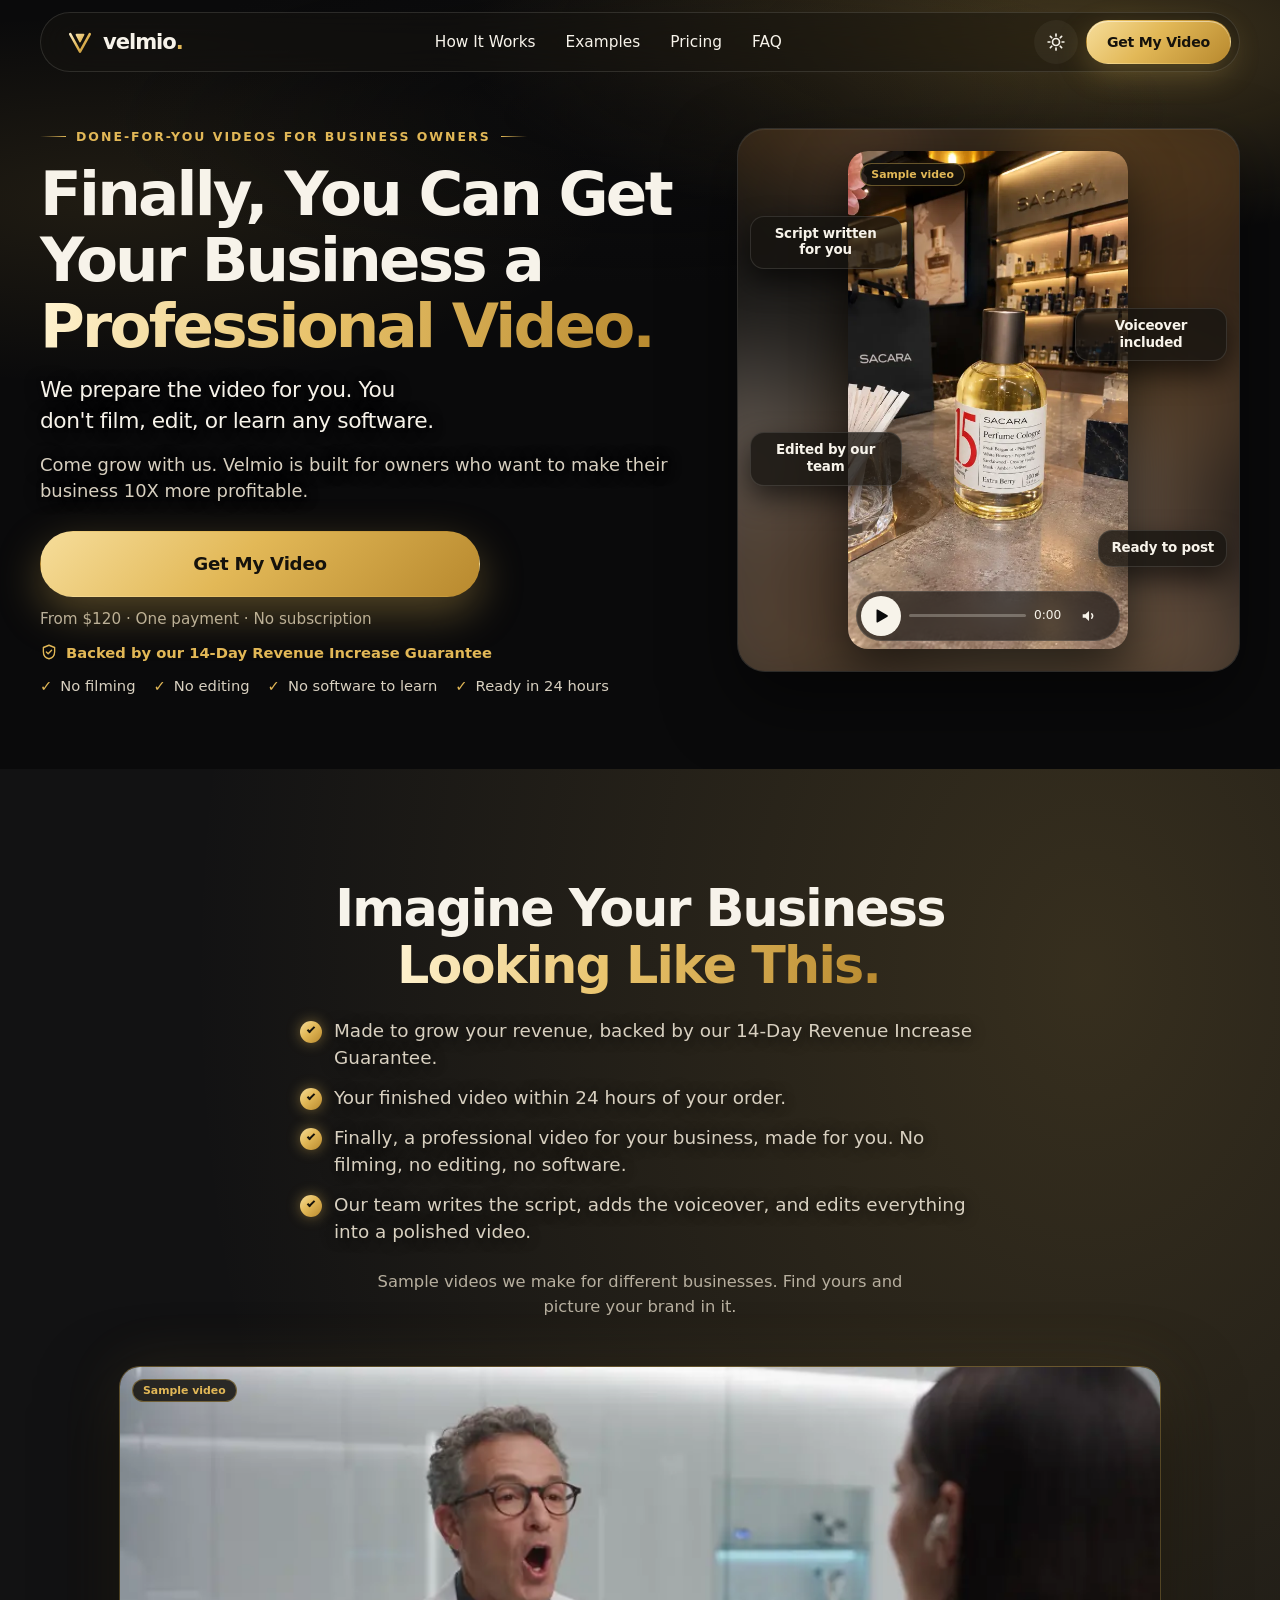
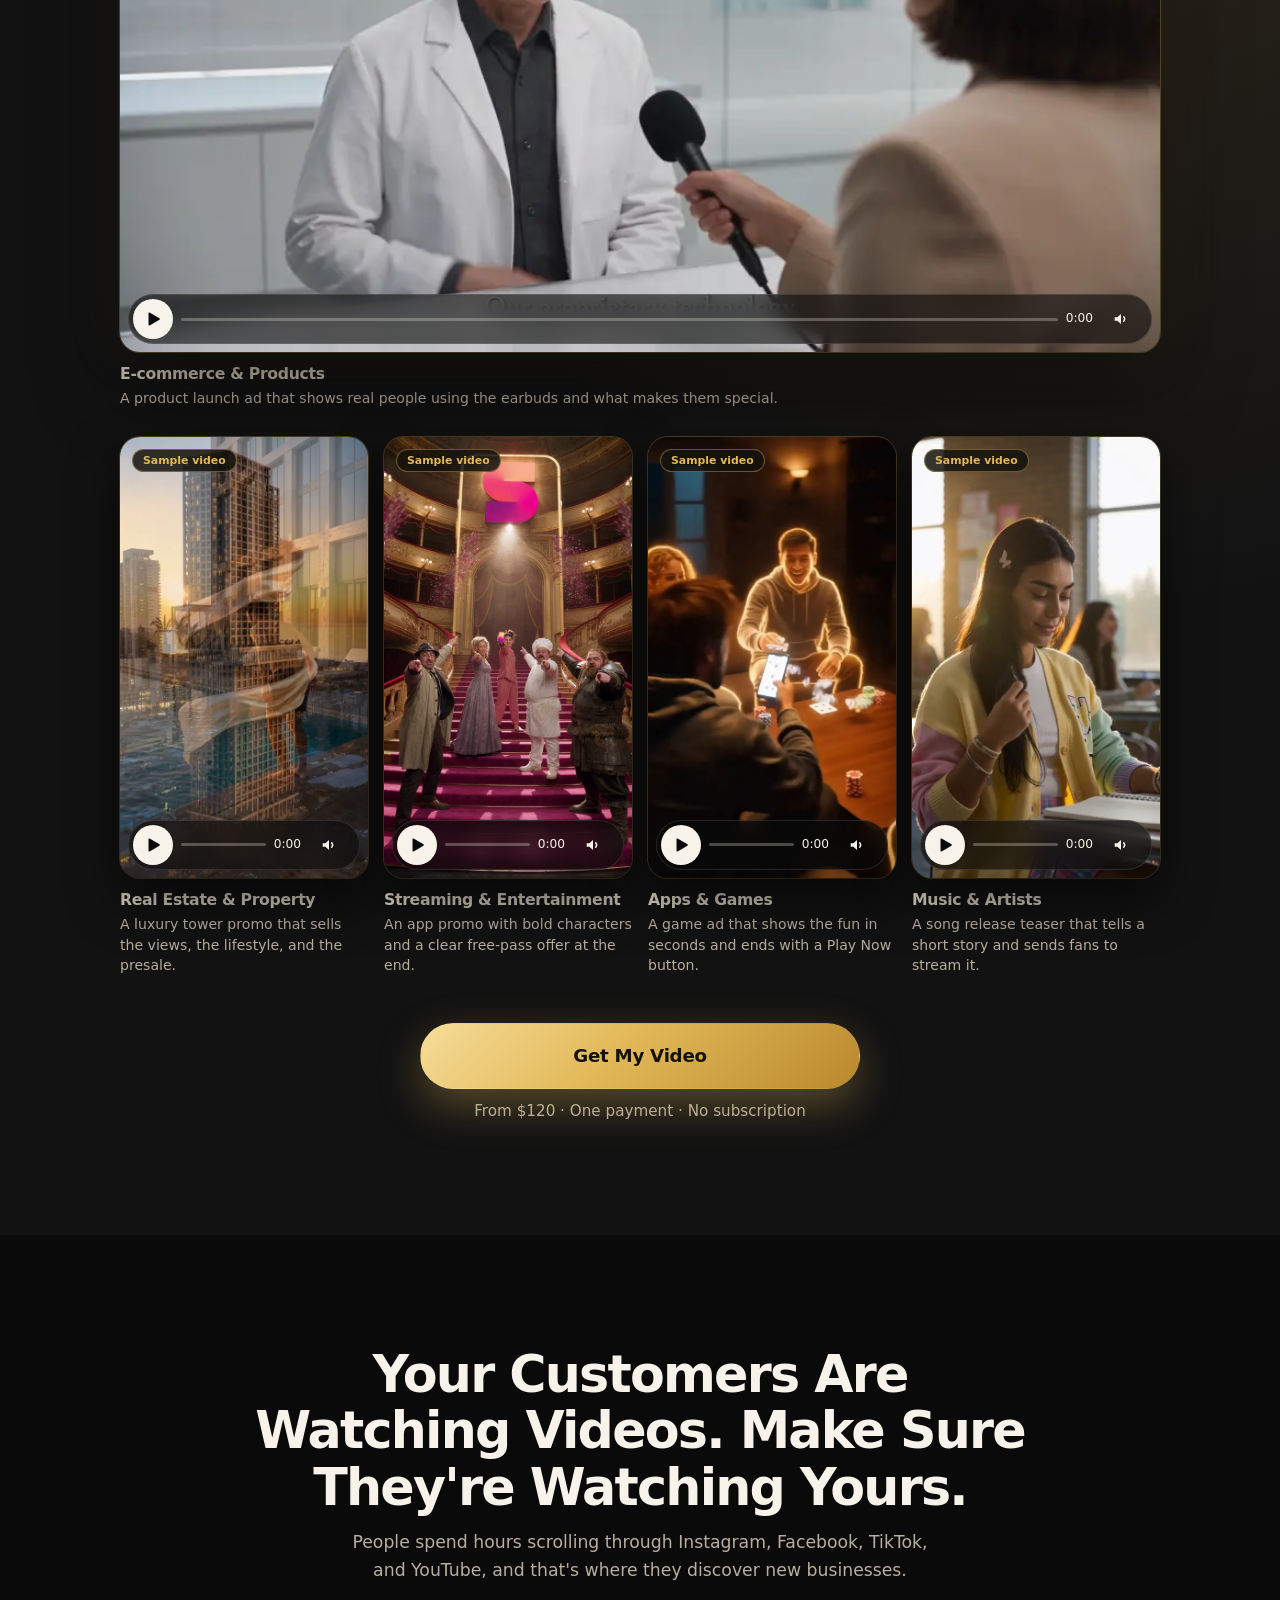
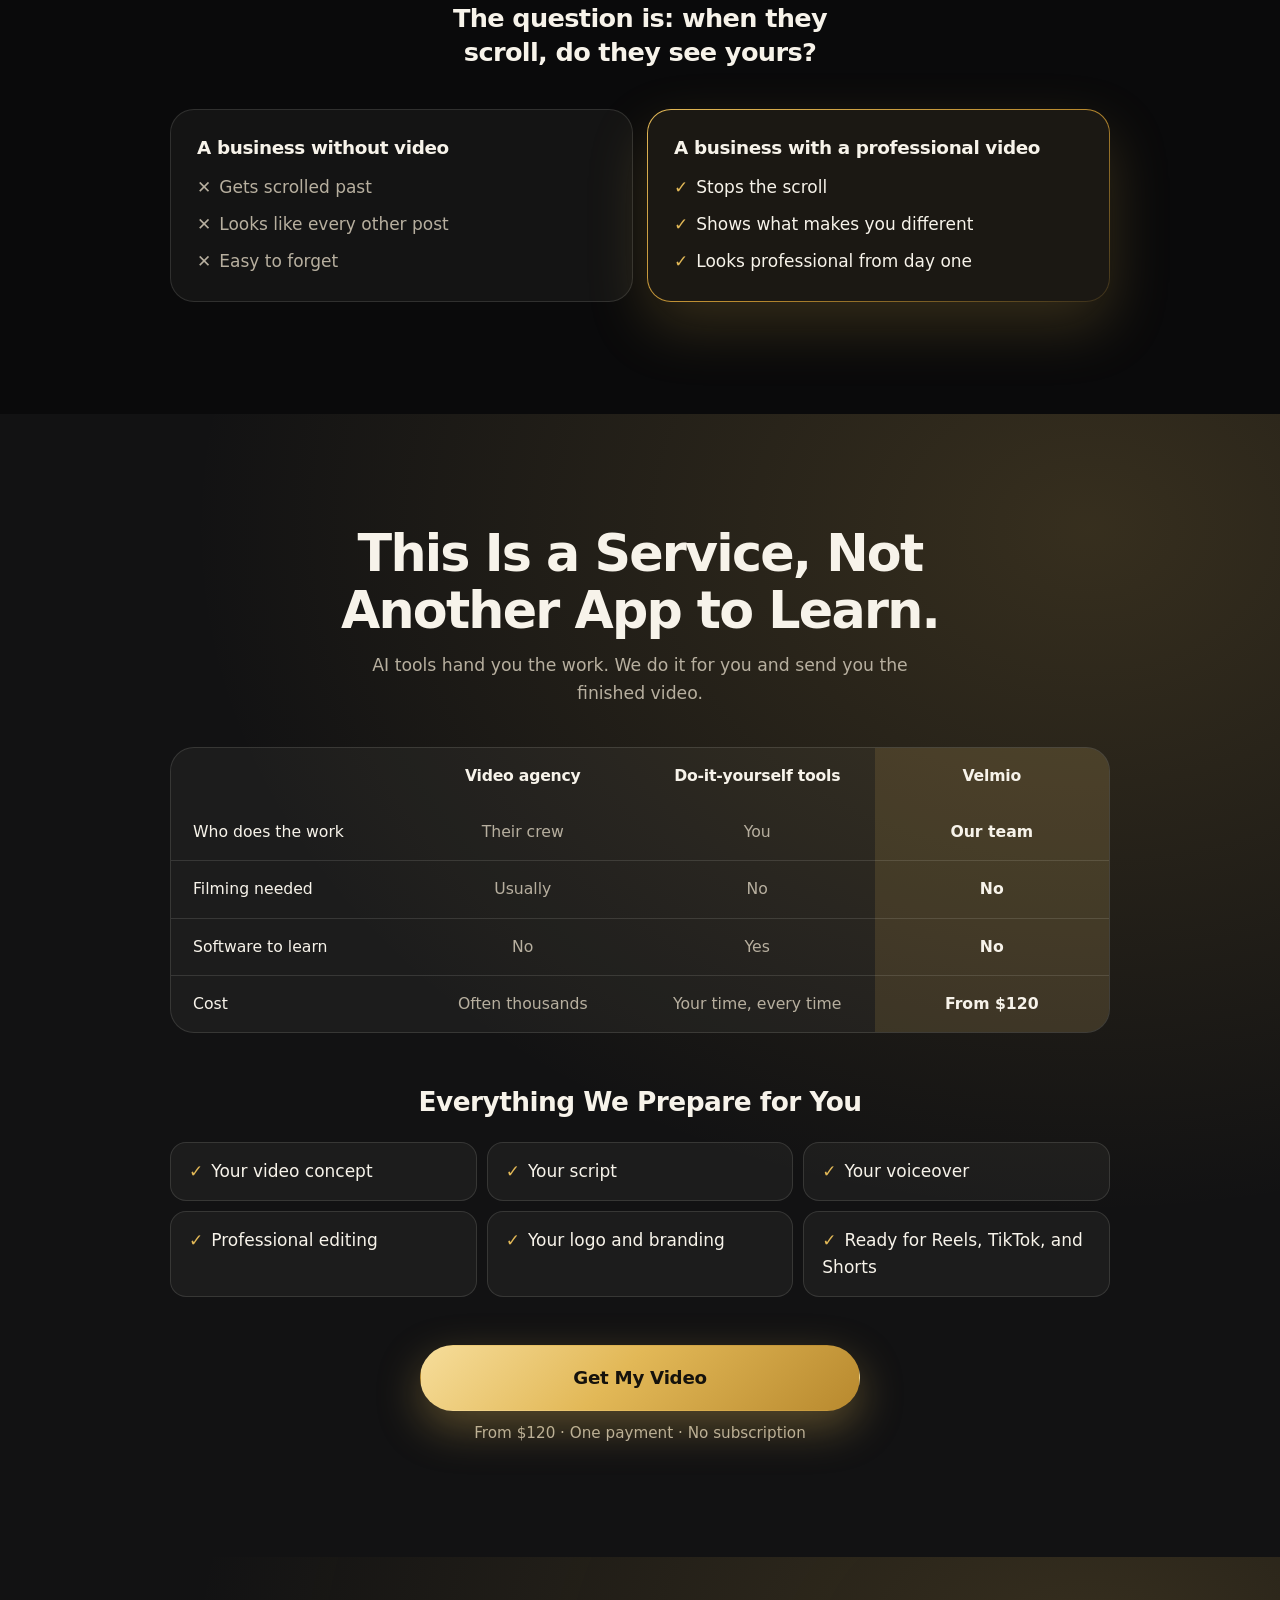
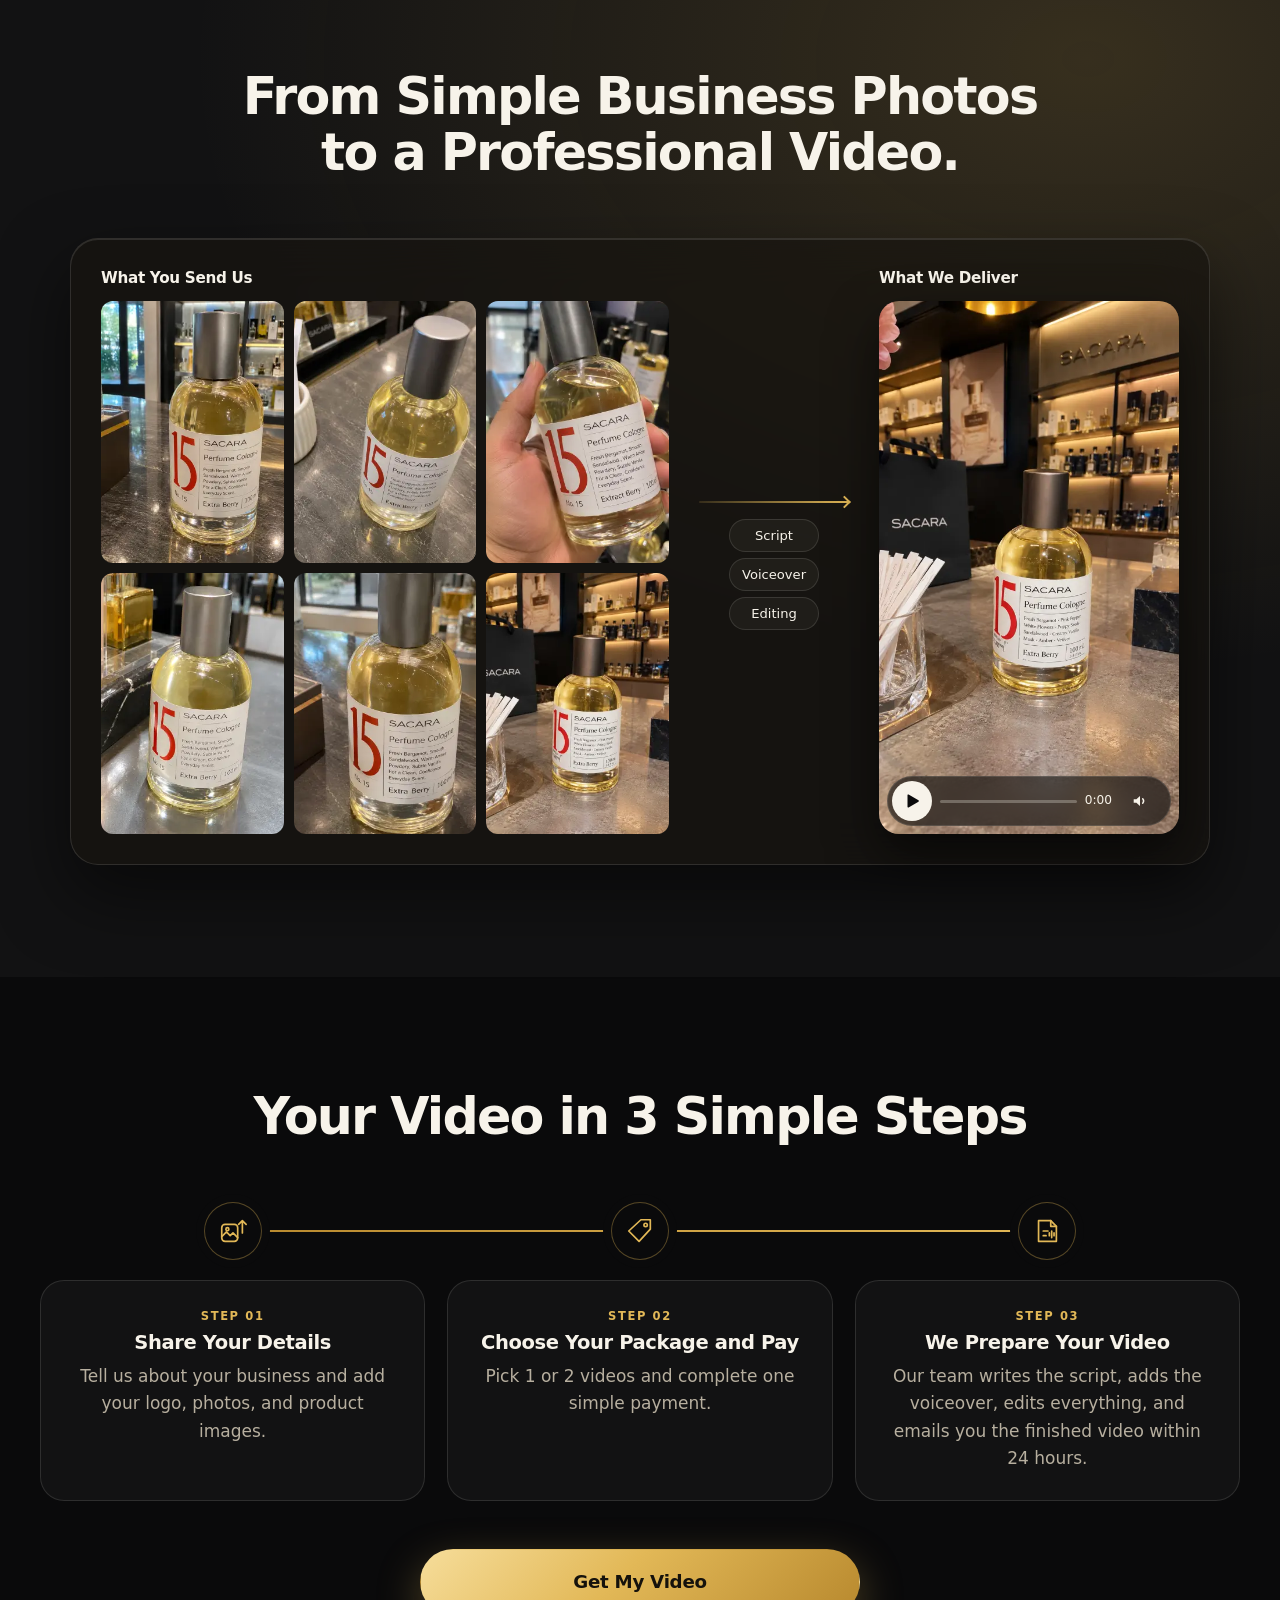
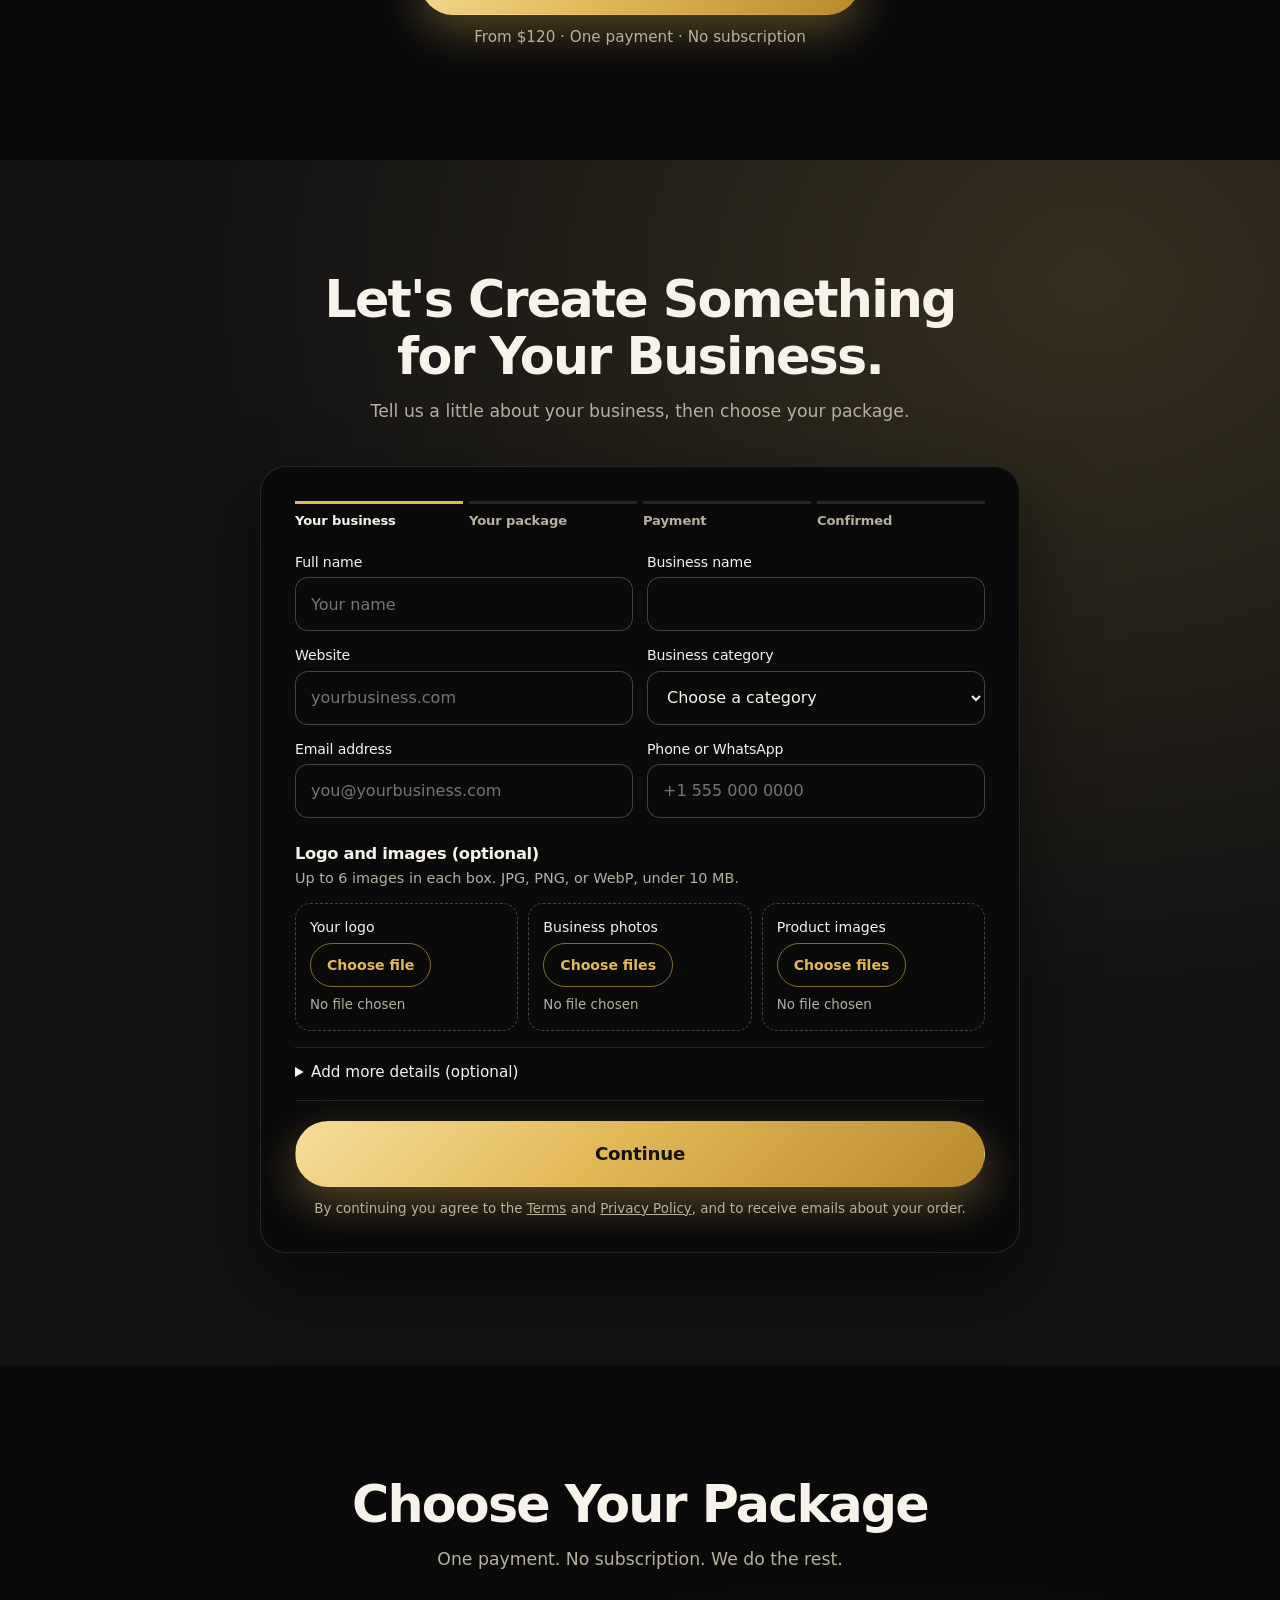
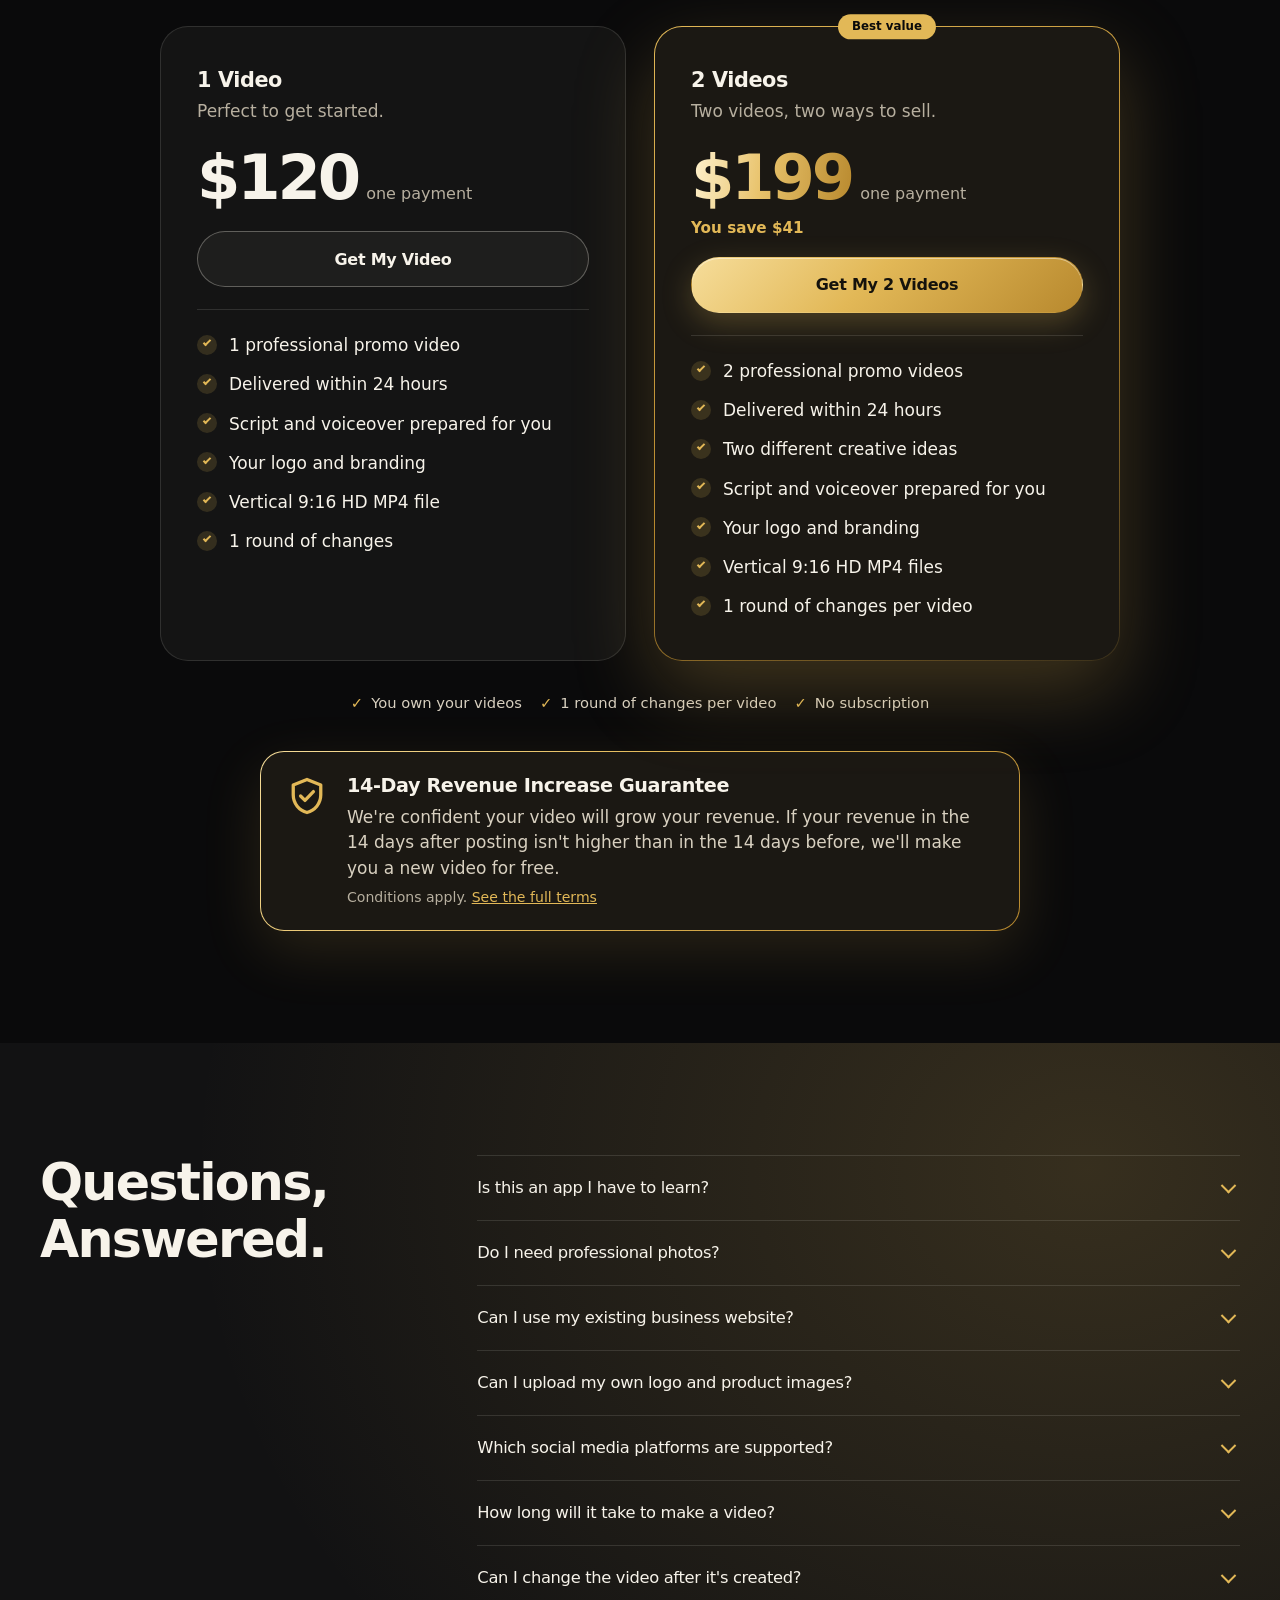
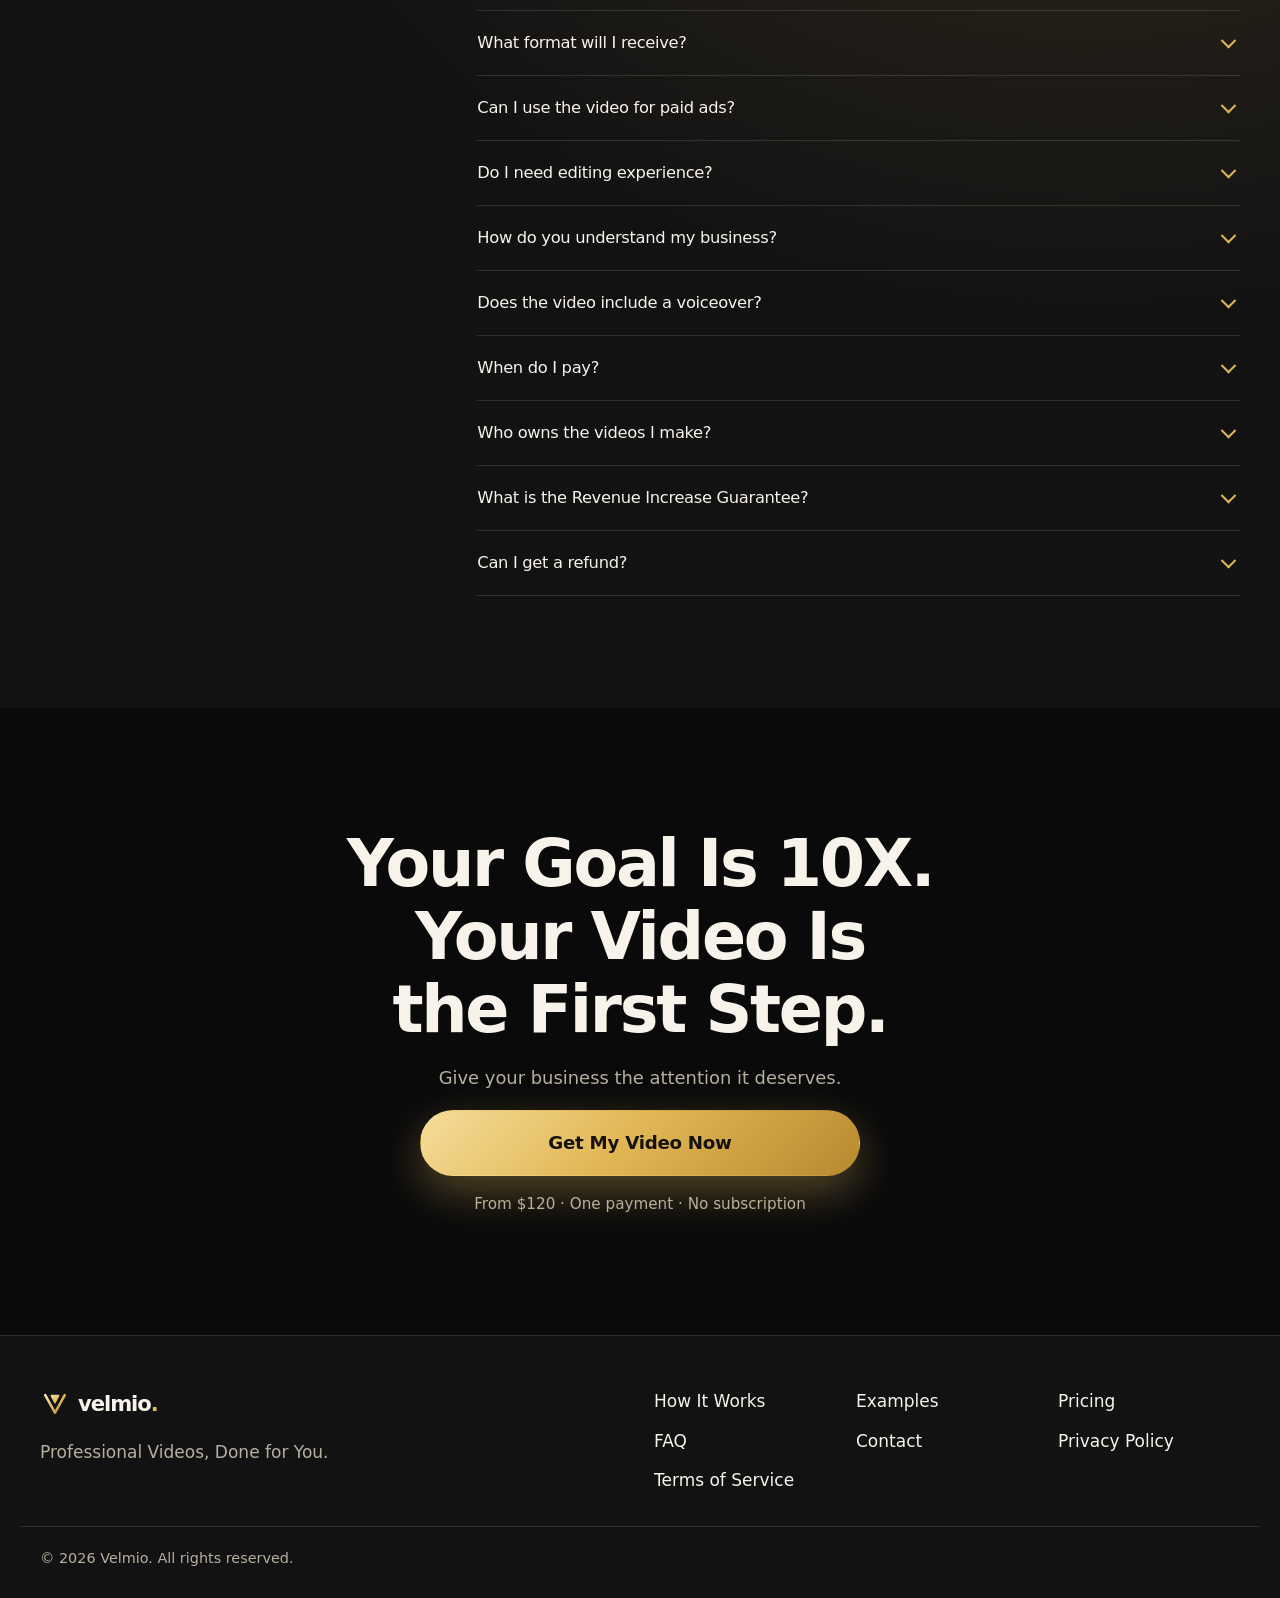
==== commit 47854e24: "Update test site: revenue guarantee, example descriptions, no chat or accounts" ====
--- a/index.html
+++ b/index.html
@@ -8,7 +8,7 @@
 <script src="assets/js/i18n.js"></script>
 <title>Velmio | Professional Videos for Your Business, Done for You</title>
 <meta name="description" content="Finally, you can get a professional video for your business. Tell us about your business and our team prepares a ready-to-post promo video for you.">
-<meta name="theme-color" content="#101426">
+<meta name="theme-color" content="#0A0A0B">
 
 
 <meta property="og:type" content="website">
@@ -29,7 +29,6 @@
 <script>if(!matchMedia('(prefers-reduced-motion: reduce)').matches&&'IntersectionObserver' in window)document.documentElement.classList.add('motion');</script>
 <script defer src="assets/js/config.js"></script>
 <script defer src="assets/js/main.js"></script>
-<script defer src="assets/js/chat.js"></script>
 </head>
 <body class="">
 <a class="skip-link" href="#main">Skip to content</a>
@@ -122,12 +121,169 @@
     <div class="vsl-action" id="hero-cta">
       <a class="btn btn-primary btn-vsl" href="#start" data-cta="hero_primary">Get My Video</a>
       <p class="vsl-price">From $120 &middot; One payment &middot; No subscription</p>
+      <a class="vsl-guarantee" href="#guarantee"><svg class="" viewBox="0 0 24 24" fill="none" stroke="currentColor" stroke-width="1.8" stroke-linecap="round" stroke-linejoin="round" aria-hidden="true"><path d="M12 3 4.5 6v5.5c0 4.6 3.2 8.4 7.5 9.5 4.3-1.1 7.5-4.9 7.5-9.5V6L12 3z"/><path d="m8.5 12 2.4 2.4 4.6-4.8"/></svg><span>Backed by our 14-Day Revenue Increase Guarantee</span></a>
       <ul class="vsl-trust">
         <li>No filming</li>
         <li>No editing</li>
         <li>No software to learn</li>
+        <li>Ready in 24 hours</li>
       </ul>
     </div>
+  </div>
+</section>
+
+<section class="section section-alt" id="examples" aria-labelledby="examples-title">
+  <div class="wrap">
+    <div class="show-head reveal">
+      <h2 id="examples-title">Imagine Your Business <span class="grad">Looking Like This.</span></h2>
+      <ul class="show-points">
+        <li>Made to grow your revenue, backed by our 14-Day Revenue Increase Guarantee.</li>
+        <li>Your finished video within 24 hours of your order.</li>
+        <li>Finally, a professional video for your business, made for you. No filming, no editing, no software.</li>
+        <li>Our team writes the script, adds the voiceover, and edits everything into a polished video.</li>
+      </ul>
+      <p class="examples-intro">Sample videos we make for different businesses. Find yours and picture your brand in it.</p>
+    </div>
+    
+    <article class="sample sample-wide">
+      <span class="tag tag-float">Sample video</span>
+      
+<div class="player" data-player="wide-1" data-autoplay="true" data-slide-ms="2200" role="group" aria-label="E-commerce &amp; Products example">
+  
+  <video src="assets/videos/example-earbuds.mp4" poster="assets/images/example-earbuds.webp" muted loop playsinline preload="metadata" width="540" height="960"></video>
+  
+  <div class="player-ui">
+    <button class="player-toggle" type="button" data-player-toggle aria-label="Play E-commerce &amp; Products example">
+      <svg class="i-play" viewBox="0 0 20 20" width="18" height="18" aria-hidden="true"><path d="M5 3.5v13a.8.8 0 0 0 1.2.7l11-6.5a.8.8 0 0 0 0-1.4l-11-6.5A.8.8 0 0 0 5 3.5z" fill="currentColor"/></svg>
+      <svg class="i-pause" viewBox="0 0 20 20" width="18" height="18" aria-hidden="true"><rect x="4" y="3" width="4.4" height="14" rx="1.2" fill="currentColor"/><rect x="11.6" y="3" width="4.4" height="14" rx="1.2" fill="currentColor"/></svg>
+    </button>
+    <div class="player-track" aria-hidden="true"><i data-player-fill></i></div>
+    <span class="player-time" data-player-time aria-hidden="true">0:00</span>
+    
+    <button class="player-toggle player-mute" type="button" data-player-mute aria-label="Turn sound on" aria-pressed="false">
+      <svg viewBox="0 0 20 20" width="18" height="18" aria-hidden="true"><path d="M3 8v4h3l4 3.5v-11L6 8z" fill="currentColor"/><path d="M13 7.5c1.2 1.4 1.2 3.6 0 5" fill="none" stroke="currentColor" stroke-width="1.6" stroke-linecap="round"/></svg>
+    </button>
+    
+  </div>
+</div>
+
+      <h3>E-commerce &amp; Products</h3>
+      <p class="sample-desc">A product launch ad that shows real people using the earbuds and what makes them special.</p>
+    </article>
+    
+    <div class="gallery" role="group" aria-label="Example videos">
+      
+      <article class="sample">
+        <span class="tag tag-float">Sample video</span>
+        
+<div class="player" data-player="sample-2" data-autoplay="false" data-slide-ms="2200" role="group" aria-label="Real Estate &amp; Property example">
+  
+  <video src="assets/videos/example-real-estate.mp4" poster="assets/images/example-real-estate.webp" muted loop playsinline preload="metadata" width="540" height="960"></video>
+  
+  <div class="player-ui">
+    <button class="player-toggle" type="button" data-player-toggle aria-label="Play Real Estate &amp; Property example">
+      <svg class="i-play" viewBox="0 0 20 20" width="18" height="18" aria-hidden="true"><path d="M5 3.5v13a.8.8 0 0 0 1.2.7l11-6.5a.8.8 0 0 0 0-1.4l-11-6.5A.8.8 0 0 0 5 3.5z" fill="currentColor"/></svg>
+      <svg class="i-pause" viewBox="0 0 20 20" width="18" height="18" aria-hidden="true"><rect x="4" y="3" width="4.4" height="14" rx="1.2" fill="currentColor"/><rect x="11.6" y="3" width="4.4" height="14" rx="1.2" fill="currentColor"/></svg>
+    </button>
+    <div class="player-track" aria-hidden="true"><i data-player-fill></i></div>
+    <span class="player-time" data-player-time aria-hidden="true">0:00</span>
+    
+    <button class="player-toggle player-mute" type="button" data-player-mute aria-label="Turn sound on" aria-pressed="false">
+      <svg viewBox="0 0 20 20" width="18" height="18" aria-hidden="true"><path d="M3 8v4h3l4 3.5v-11L6 8z" fill="currentColor"/><path d="M13 7.5c1.2 1.4 1.2 3.6 0 5" fill="none" stroke="currentColor" stroke-width="1.6" stroke-linecap="round"/></svg>
+    </button>
+    
+  </div>
+</div>
+
+        <h3>Real Estate &amp; Property</h3>
+        <p class="sample-desc">A luxury tower promo that sells the views, the lifestyle, and the presale.</p>
+      </article>
+      
+      <article class="sample">
+        <span class="tag tag-float">Sample video</span>
+        
+<div class="player" data-player="sample-3" data-autoplay="false" data-slide-ms="2200" role="group" aria-label="Streaming &amp; Entertainment example">
+  
+  <video src="assets/videos/example-streaming.mp4" poster="assets/images/example-streaming.webp" muted loop playsinline preload="metadata" width="540" height="960"></video>
+  
+  <div class="player-ui">
+    <button class="player-toggle" type="button" data-player-toggle aria-label="Play Streaming &amp; Entertainment example">
+      <svg class="i-play" viewBox="0 0 20 20" width="18" height="18" aria-hidden="true"><path d="M5 3.5v13a.8.8 0 0 0 1.2.7l11-6.5a.8.8 0 0 0 0-1.4l-11-6.5A.8.8 0 0 0 5 3.5z" fill="currentColor"/></svg>
+      <svg class="i-pause" viewBox="0 0 20 20" width="18" height="18" aria-hidden="true"><rect x="4" y="3" width="4.4" height="14" rx="1.2" fill="currentColor"/><rect x="11.6" y="3" width="4.4" height="14" rx="1.2" fill="currentColor"/></svg>
+    </button>
+    <div class="player-track" aria-hidden="true"><i data-player-fill></i></div>
+    <span class="player-time" data-player-time aria-hidden="true">0:00</span>
+    
+    <button class="player-toggle player-mute" type="button" data-player-mute aria-label="Turn sound on" aria-pressed="false">
+      <svg viewBox="0 0 20 20" width="18" height="18" aria-hidden="true"><path d="M3 8v4h3l4 3.5v-11L6 8z" fill="currentColor"/><path d="M13 7.5c1.2 1.4 1.2 3.6 0 5" fill="none" stroke="currentColor" stroke-width="1.6" stroke-linecap="round"/></svg>
+    </button>
+    
+  </div>
+</div>
+
+        <h3>Streaming &amp; Entertainment</h3>
+        <p class="sample-desc">An app promo with bold characters and a clear free-pass offer at the end.</p>
+      </article>
+      
+      <article class="sample">
+        <span class="tag tag-float">Sample video</span>
+        
+<div class="player" data-player="sample-4" data-autoplay="false" data-slide-ms="2200" role="group" aria-label="Apps &amp; Games example">
+  
+  <video src="assets/videos/example-poker.mp4" poster="assets/images/example-poker.webp" muted loop playsinline preload="metadata" width="540" height="960"></video>
+  
+  <div class="player-ui">
+    <button class="player-toggle" type="button" data-player-toggle aria-label="Play Apps &amp; Games example">
+      <svg class="i-play" viewBox="0 0 20 20" width="18" height="18" aria-hidden="true"><path d="M5 3.5v13a.8.8 0 0 0 1.2.7l11-6.5a.8.8 0 0 0 0-1.4l-11-6.5A.8.8 0 0 0 5 3.5z" fill="currentColor"/></svg>
+      <svg class="i-pause" viewBox="0 0 20 20" width="18" height="18" aria-hidden="true"><rect x="4" y="3" width="4.4" height="14" rx="1.2" fill="currentColor"/><rect x="11.6" y="3" width="4.4" height="14" rx="1.2" fill="currentColor"/></svg>
+    </button>
+    <div class="player-track" aria-hidden="true"><i data-player-fill></i></div>
+    <span class="player-time" data-player-time aria-hidden="true">0:00</span>
+    
+    <button class="player-toggle player-mute" type="button" data-player-mute aria-label="Turn sound on" aria-pressed="false">
+      <svg viewBox="0 0 20 20" width="18" height="18" aria-hidden="true"><path d="M3 8v4h3l4 3.5v-11L6 8z" fill="currentColor"/><path d="M13 7.5c1.2 1.4 1.2 3.6 0 5" fill="none" stroke="currentColor" stroke-width="1.6" stroke-linecap="round"/></svg>
+    </button>
+    
+  </div>
+</div>
+
+        <h3>Apps &amp; Games</h3>
+        <p class="sample-desc">A game ad that shows the fun in seconds and ends with a Play Now button.</p>
+      </article>
+      
+      <article class="sample">
+        <span class="tag tag-float">Sample video</span>
+        
+<div class="player" data-player="sample-5" data-autoplay="false" data-slide-ms="2200" role="group" aria-label="Music &amp; Artists example">
+  
+  <video src="assets/videos/example-music.mp4" poster="assets/images/example-music.webp" muted loop playsinline preload="metadata" width="540" height="960"></video>
+  
+  <div class="player-ui">
+    <button class="player-toggle" type="button" data-player-toggle aria-label="Play Music &amp; Artists example">
+      <svg class="i-play" viewBox="0 0 20 20" width="18" height="18" aria-hidden="true"><path d="M5 3.5v13a.8.8 0 0 0 1.2.7l11-6.5a.8.8 0 0 0 0-1.4l-11-6.5A.8.8 0 0 0 5 3.5z" fill="currentColor"/></svg>
+      <svg class="i-pause" viewBox="0 0 20 20" width="18" height="18" aria-hidden="true"><rect x="4" y="3" width="4.4" height="14" rx="1.2" fill="currentColor"/><rect x="11.6" y="3" width="4.4" height="14" rx="1.2" fill="currentColor"/></svg>
+    </button>
+    <div class="player-track" aria-hidden="true"><i data-player-fill></i></div>
+    <span class="player-time" data-player-time aria-hidden="true">0:00</span>
+    
+    <button class="player-toggle player-mute" type="button" data-player-mute aria-label="Turn sound on" aria-pressed="false">
+      <svg viewBox="0 0 20 20" width="18" height="18" aria-hidden="true"><path d="M3 8v4h3l4 3.5v-11L6 8z" fill="currentColor"/><path d="M13 7.5c1.2 1.4 1.2 3.6 0 5" fill="none" stroke="currentColor" stroke-width="1.6" stroke-linecap="round"/></svg>
+    </button>
+    
+  </div>
+</div>
+
+        <h3>Music &amp; Artists</h3>
+        <p class="sample-desc">A song release teaser that tells a short story and sends fans to stream it.</p>
+      </article>
+      
+    </div>
+    
+<div class="vsl-cta reveal">
+  <a class="btn btn-primary btn-vsl" href="#start" data-cta="examples">Get My Video</a>
+  <p class="vsl-price">From $120 &middot; One payment &middot; No subscription</p>
+</div>
+
   </div>
 </section>
 
@@ -192,141 +348,6 @@
   </div>
 </section>
 
-<section class="section" id="examples" aria-labelledby="examples-title">
-  <div class="wrap">
-    <h2 id="examples-title" class="reveal center">Imagine Your Business Looking Like This.</h2>
-    
-    <article class="sample sample-wide reveal">
-      <span class="tag tag-float">Sample video</span>
-      
-<div class="player" data-player="wide-1" data-autoplay="false" data-slide-ms="2200" role="group" aria-label="E-commerce &amp; Products example">
-  
-  <video src="assets/videos/example-earbuds.mp4" poster="assets/images/example-earbuds.webp" muted loop playsinline preload="metadata" width="540" height="960"></video>
-  
-  <div class="player-ui">
-    <button class="player-toggle" type="button" data-player-toggle aria-label="Play E-commerce &amp; Products example">
-      <svg class="i-play" viewBox="0 0 20 20" width="18" height="18" aria-hidden="true"><path d="M5 3.5v13a.8.8 0 0 0 1.2.7l11-6.5a.8.8 0 0 0 0-1.4l-11-6.5A.8.8 0 0 0 5 3.5z" fill="currentColor"/></svg>
-      <svg class="i-pause" viewBox="0 0 20 20" width="18" height="18" aria-hidden="true"><rect x="4" y="3" width="4.4" height="14" rx="1.2" fill="currentColor"/><rect x="11.6" y="3" width="4.4" height="14" rx="1.2" fill="currentColor"/></svg>
-    </button>
-    <div class="player-track" aria-hidden="true"><i data-player-fill></i></div>
-    <span class="player-time" data-player-time aria-hidden="true">0:00</span>
-    
-    <button class="player-toggle player-mute" type="button" data-player-mute aria-label="Turn sound on" aria-pressed="false">
-      <svg viewBox="0 0 20 20" width="18" height="18" aria-hidden="true"><path d="M3 8v4h3l4 3.5v-11L6 8z" fill="currentColor"/><path d="M13 7.5c1.2 1.4 1.2 3.6 0 5" fill="none" stroke="currentColor" stroke-width="1.6" stroke-linecap="round"/></svg>
-    </button>
-    
-  </div>
-</div>
-
-      <h3>E-commerce &amp; Products</h3>
-    </article>
-    
-    <div class="gallery" role="group" aria-label="Example videos">
-      
-      <article class="sample reveal">
-        <span class="tag tag-float">Sample video</span>
-        
-<div class="player" data-player="sample-2" data-autoplay="false" data-slide-ms="2200" role="group" aria-label="Real Estate &amp; Property example">
-  
-  <video src="assets/videos/example-real-estate.mp4" poster="assets/images/example-real-estate.webp" muted loop playsinline preload="metadata" width="540" height="960"></video>
-  
-  <div class="player-ui">
-    <button class="player-toggle" type="button" data-player-toggle aria-label="Play Real Estate &amp; Property example">
-      <svg class="i-play" viewBox="0 0 20 20" width="18" height="18" aria-hidden="true"><path d="M5 3.5v13a.8.8 0 0 0 1.2.7l11-6.5a.8.8 0 0 0 0-1.4l-11-6.5A.8.8 0 0 0 5 3.5z" fill="currentColor"/></svg>
-      <svg class="i-pause" viewBox="0 0 20 20" width="18" height="18" aria-hidden="true"><rect x="4" y="3" width="4.4" height="14" rx="1.2" fill="currentColor"/><rect x="11.6" y="3" width="4.4" height="14" rx="1.2" fill="currentColor"/></svg>
-    </button>
-    <div class="player-track" aria-hidden="true"><i data-player-fill></i></div>
-    <span class="player-time" data-player-time aria-hidden="true">0:00</span>
-    
-    <button class="player-toggle player-mute" type="button" data-player-mute aria-label="Turn sound on" aria-pressed="false">
-      <svg viewBox="0 0 20 20" width="18" height="18" aria-hidden="true"><path d="M3 8v4h3l4 3.5v-11L6 8z" fill="currentColor"/><path d="M13 7.5c1.2 1.4 1.2 3.6 0 5" fill="none" stroke="currentColor" stroke-width="1.6" stroke-linecap="round"/></svg>
-    </button>
-    
-  </div>
-</div>
-
-        <h3>Real Estate &amp; Property</h3>
-      </article>
-      
-      <article class="sample reveal">
-        <span class="tag tag-float">Sample video</span>
-        
-<div class="player" data-player="sample-3" data-autoplay="false" data-slide-ms="2200" role="group" aria-label="Streaming &amp; Entertainment example">
-  
-  <video src="assets/videos/example-streaming.mp4" poster="assets/images/example-streaming.webp" muted loop playsinline preload="metadata" width="540" height="960"></video>
-  
-  <div class="player-ui">
-    <button class="player-toggle" type="button" data-player-toggle aria-label="Play Streaming &amp; Entertainment example">
-      <svg class="i-play" viewBox="0 0 20 20" width="18" height="18" aria-hidden="true"><path d="M5 3.5v13a.8.8 0 0 0 1.2.7l11-6.5a.8.8 0 0 0 0-1.4l-11-6.5A.8.8 0 0 0 5 3.5z" fill="currentColor"/></svg>
-      <svg class="i-pause" viewBox="0 0 20 20" width="18" height="18" aria-hidden="true"><rect x="4" y="3" width="4.4" height="14" rx="1.2" fill="currentColor"/><rect x="11.6" y="3" width="4.4" height="14" rx="1.2" fill="currentColor"/></svg>
-    </button>
-    <div class="player-track" aria-hidden="true"><i data-player-fill></i></div>
-    <span class="player-time" data-player-time aria-hidden="true">0:00</span>
-    
-    <button class="player-toggle player-mute" type="button" data-player-mute aria-label="Turn sound on" aria-pressed="false">
-      <svg viewBox="0 0 20 20" width="18" height="18" aria-hidden="true"><path d="M3 8v4h3l4 3.5v-11L6 8z" fill="currentColor"/><path d="M13 7.5c1.2 1.4 1.2 3.6 0 5" fill="none" stroke="currentColor" stroke-width="1.6" stroke-linecap="round"/></svg>
-    </button>
-    
-  </div>
-</div>
-
-        <h3>Streaming &amp; Entertainment</h3>
-      </article>
-      
-      <article class="sample reveal">
-        <span class="tag tag-float">Sample video</span>
-        
-<div class="player" data-player="sample-4" data-autoplay="false" data-slide-ms="2200" role="group" aria-label="Apps &amp; Games example">
-  
-  <video src="assets/videos/example-poker.mp4" poster="assets/images/example-poker.webp" muted loop playsinline preload="metadata" width="540" height="960"></video>
-  
-  <div class="player-ui">
-    <button class="player-toggle" type="button" data-player-toggle aria-label="Play Apps &amp; Games example">
-      <svg class="i-play" viewBox="0 0 20 20" width="18" height="18" aria-hidden="true"><path d="M5 3.5v13a.8.8 0 0 0 1.2.7l11-6.5a.8.8 0 0 0 0-1.4l-11-6.5A.8.8 0 0 0 5 3.5z" fill="currentColor"/></svg>
-      <svg class="i-pause" viewBox="0 0 20 20" width="18" height="18" aria-hidden="true"><rect x="4" y="3" width="4.4" height="14" rx="1.2" fill="currentColor"/><rect x="11.6" y="3" width="4.4" height="14" rx="1.2" fill="currentColor"/></svg>
-    </button>
-    <div class="player-track" aria-hidden="true"><i data-player-fill></i></div>
-    <span class="player-time" data-player-time aria-hidden="true">0:00</span>
-    
-    <button class="player-toggle player-mute" type="button" data-player-mute aria-label="Turn sound on" aria-pressed="false">
-      <svg viewBox="0 0 20 20" width="18" height="18" aria-hidden="true"><path d="M3 8v4h3l4 3.5v-11L6 8z" fill="currentColor"/><path d="M13 7.5c1.2 1.4 1.2 3.6 0 5" fill="none" stroke="currentColor" stroke-width="1.6" stroke-linecap="round"/></svg>
-    </button>
-    
-  </div>
-</div>
-
-        <h3>Apps &amp; Games</h3>
-      </article>
-      
-      <article class="sample reveal">
-        <span class="tag tag-float">Sample video</span>
-        
-<div class="player" data-player="sample-5" data-autoplay="false" data-slide-ms="2200" role="group" aria-label="Music &amp; Artists example">
-  
-  <video src="assets/videos/example-music.mp4" poster="assets/images/example-music.webp" muted loop playsinline preload="metadata" width="540" height="960"></video>
-  
-  <div class="player-ui">
-    <button class="player-toggle" type="button" data-player-toggle aria-label="Play Music &amp; Artists example">
-      <svg class="i-play" viewBox="0 0 20 20" width="18" height="18" aria-hidden="true"><path d="M5 3.5v13a.8.8 0 0 0 1.2.7l11-6.5a.8.8 0 0 0 0-1.4l-11-6.5A.8.8 0 0 0 5 3.5z" fill="currentColor"/></svg>
-      <svg class="i-pause" viewBox="0 0 20 20" width="18" height="18" aria-hidden="true"><rect x="4" y="3" width="4.4" height="14" rx="1.2" fill="currentColor"/><rect x="11.6" y="3" width="4.4" height="14" rx="1.2" fill="currentColor"/></svg>
-    </button>
-    <div class="player-track" aria-hidden="true"><i data-player-fill></i></div>
-    <span class="player-time" data-player-time aria-hidden="true">0:00</span>
-    
-    <button class="player-toggle player-mute" type="button" data-player-mute aria-label="Turn sound on" aria-pressed="false">
-      <svg viewBox="0 0 20 20" width="18" height="18" aria-hidden="true"><path d="M3 8v4h3l4 3.5v-11L6 8z" fill="currentColor"/><path d="M13 7.5c1.2 1.4 1.2 3.6 0 5" fill="none" stroke="currentColor" stroke-width="1.6" stroke-linecap="round"/></svg>
-    </button>
-    
-  </div>
-</div>
-
-        <h3>Music &amp; Artists</h3>
-      </article>
-      
-    </div>
-  </div>
-</section>
-
 <section class="section section-alt" id="before-after" aria-labelledby="before-title">
   <div class="wrap">
     <h2 id="before-title" class="reveal center">From Simple Business Photos to a Professional Video.</h2>
@@ -401,8 +422,21 @@
 </span>
         <div class="step-card">
           <p class="step-num">STEP 01</p>
-          <h3>Tell Us About Your Business</h3>
-          <p>Share your business details, your logo, and a few photos.</p>
+          <h3>Share Your Details</h3>
+          <p>Tell us about your business and add your logo, photos, and product images.</p>
+        </div>
+      </li>
+      <li class="step reveal">
+        <span class="step-node">
+<svg class="icon" viewBox="0 0 32 32" width="32" height="32" fill="none" stroke="currentColor" stroke-width="1.8" stroke-linecap="round" stroke-linejoin="round" aria-hidden="true">
+<path d="M17 4h10v10L15 27 4 16z"/><circle cx="22" cy="9.5" r="1.8"/>
+
+</svg>
+</span>
+        <div class="step-card">
+          <p class="step-num">STEP 02</p>
+          <h3>Choose Your Package and Pay</h3>
+          <p>Pick 1 or 2 videos and complete one simple payment.</p>
         </div>
       </li>
       <li class="step reveal">
@@ -413,22 +447,9 @@
 </svg>
 </span>
         <div class="step-card">
-          <p class="step-num">STEP 02</p>
+          <p class="step-num">STEP 03</p>
           <h3>We Prepare Your Video</h3>
-          <p>Our team writes the script, adds the voiceover, and edits everything into a polished video.</p>
-        </div>
-      </li>
-      <li class="step reveal">
-        <span class="step-node">
-<svg class="icon" viewBox="0 0 32 32" width="32" height="32" fill="none" stroke="currentColor" stroke-width="1.8" stroke-linecap="round" stroke-linejoin="round" aria-hidden="true">
-<rect x="10" y="3" width="13" height="26" rx="3"/><path d="m14.5 11 5.5 4-5.5 4z"/><path d="M6 11c-1.5 3-1.5 7 0 10M27 11c1.5 3 1.5 7 0 10"/>
-
-</svg>
-</span>
-        <div class="step-card">
-          <p class="step-num">STEP 03</p>
-          <h3>Post It Everywhere</h3>
-          <p>We email you when it's ready for Instagram, Facebook, TikTok, and YouTube Shorts.</p>
+          <p>Our team writes the script, adds the voiceover, edits everything, and emails you the finished video within 24 hours.</p>
         </div>
       </li>
     </ol>
@@ -585,8 +606,6 @@
       </div>
 
       <div id="ob-payment" hidden>
-        <p class="pay-test"><strong>Test mode.</strong> <span>Use the test card only. Card details are never sent or saved, and you won't be charged.</span></p>
-
         <section class="ob-summary" aria-label="Order summary">
           <h3>Order summary</h3>
           <p class="ob-sum-line" data-sum-plan="single" hidden><span>1 Video</span><span>$120</span></p>
@@ -628,13 +647,11 @@
           </div>
         </div>
 
-        <div class="ob-method-head">
-          <h3 class="ob-sub">Credit or debit card</h3>
-          <button class="auth-link" type="button" id="ob-test-card">Use test card</button>
-        </div>
+        <!-- PAYMENT PROVIDER: replace the card number, expiry and CVC fields below with the provider's secure card box. -->
+        <h3 class="ob-sub">Credit or debit card</h3>
         <div class="field ob-first">
           <label for="c-number">Card number</label>
-          <input id="c-number" type="text" inputmode="numeric" autocomplete="off" maxlength="19" placeholder="4242 4242 4242 4242">
+          <input id="c-number" type="text" inputmode="numeric" autocomplete="off" maxlength="19" placeholder="1234 1234 1234 1234">
           <p class="field-error" id="c-number-error" hidden></p>
         </div>
         <div class="ob-grid ob-grid-tight">
@@ -660,10 +677,10 @@
         <h3 tabindex="-1">Your Order Is Confirmed!</h3>
         <p>Thank you for choosing us.</p>
         <p>We've received your business details. Our team will now review your information and begin creating your promotional video.</p>
+        <p>Your video will be ready within 24 hours.</p>
         <p>We'll keep you updated throughout the process.</p>
         <p class="ob-order"><span>Order number</span> <strong id="ob-order-id" translate="no"></strong></p>
         <p class="ob-help" id="ob-sent"></p>
-        <p class="pay-test" id="ob-done-test"><strong>Test payment successful.</strong> <span>You weren't charged.</span></p>
       </div>
     </div>
   </div>
@@ -679,7 +696,7 @@
         <p class="plan-tag">Perfect to get started.</p>
         <p class="plan-price"><span>$120</span> <small>one payment</small></p>
         <a class="btn btn-glass" href="#start" data-pick-plan="single" data-cta="pricing_single">Get My Video</a>
-        <ul><li>1 professional promo video</li><li>Script and voiceover prepared for you</li><li>Your logo and branding</li><li>Vertical 9:16 HD MP4 file</li><li>1 round of changes</li></ul>
+        <ul><li>1 professional promo video</li><li>Delivered within 24 hours</li><li>Script and voiceover prepared for you</li><li>Your logo and branding</li><li>Vertical 9:16 HD MP4 file</li><li>1 round of changes</li></ul>
       </article>
       <article class="plan plan-featured reveal">
         <p class="plan-badge">Best value</p>
@@ -688,7 +705,7 @@
         <p class="plan-price"><span>$199</span> <small>one payment</small></p>
         <p class="plan-save">You save $41</p>
         <a class="btn btn-primary" href="#start" data-pick-plan="double" data-cta="pricing_double">Get My 2 Videos</a>
-        <ul><li>2 professional promo videos</li><li>Two different creative ideas</li><li>Script and voiceover prepared for you</li><li>Your logo and branding</li><li>Vertical 9:16 HD MP4 files</li><li>1 round of changes per video</li></ul>
+        <ul><li>2 professional promo videos</li><li>Delivered within 24 hours</li><li>Two different creative ideas</li><li>Script and voiceover prepared for you</li><li>Your logo and branding</li><li>Vertical 9:16 HD MP4 files</li><li>1 round of changes per video</li></ul>
       </article>
     </div>
     <ul class="vsl-trust vsl-assure reveal">
@@ -696,7 +713,14 @@
       <li>1 round of changes per video</li>
       <li>No subscription</li>
     </ul>
-    <p class="vsl-note center reveal">Results depend on your business and how you use your video. We don't promise specific sales or profit.</p>
+    <aside class="guarantee reveal" id="guarantee" aria-labelledby="guarantee-title">
+      <svg class="guarantee-icon" viewBox="0 0 24 24" fill="none" stroke="currentColor" stroke-width="1.8" stroke-linecap="round" stroke-linejoin="round" aria-hidden="true"><path d="M12 3 4.5 6v5.5c0 4.6 3.2 8.4 7.5 9.5 4.3-1.1 7.5-4.9 7.5-9.5V6L12 3z"/><path d="m8.5 12 2.4 2.4 4.6-4.8"/></svg>
+      <div>
+        <h3 id="guarantee-title">14-Day Revenue Increase Guarantee</h3>
+        <p>We're confident your video will grow your revenue. If your revenue in the 14 days after posting isn't higher than in the 14 days before, we'll make you a new video for free.</p>
+        <p class="guarantee-fine"><span>Conditions apply.</span> <a href="terms/#guarantee">See the full terms</a></p>
+      </div>
+    </aside>
   </div>
 </section>
 
@@ -732,7 +756,7 @@
       
       <details>
         <summary>How long will it take to make a video?</summary>
-        <p>It takes some time because our team makes each video. We&#39;ll email you as soon as yours is ready.</p>
+        <p>Within 24 hours of your order. We&#39;ll email you as soon as it&#39;s ready.</p>
       </details>
       
       <details>
@@ -773,6 +797,11 @@
       <details>
         <summary>Who owns the videos I make?</summary>
         <p>You do. You keep the rights to your photos, your logo, and your finished videos.</p>
+      </details>
+      
+      <details>
+        <summary>What is the Revenue Increase Guarantee?</summary>
+        <p>Post your video within 7 days and keep it up. If your revenue in the 14 days after posting isn&#39;t higher than in the 14 days before, send us screenshots of both periods within 7 days and we&#39;ll make you a new video for free. One claim per order.</p>
       </details>
       
       <details>
@@ -842,45 +871,6 @@
 </div>
 
 
-<div class="chat" id="chat" hidden>
-  <button class="chat-launch" type="button" id="chat-launch" aria-expanded="false" aria-controls="chat-panel" aria-label="Open chat assistant">
-    <svg class="i-spark" viewBox="0 0 24 24" width="18" height="18" fill="currentColor" aria-hidden="true"><path d="M11 3.5 13 9l5.500 2-5.500 2-2 5.500L9 13l-5.500-2L9 9zM18.500 2l.9 2.600L22 5.500l-2.600.9-.9 2.600-.9-2.600L15 5.500l2.600-.9z"/></svg>
-    <span>Ask Velmio</span>
-  </button>
-  <section class="chat-panel" id="chat-panel" role="dialog" aria-label="Velmio assistant" hidden>
-    <header class="chat-head">
-      <p><strong>Velmio assistant</strong> <span class="tag">AI</span></p>
-      <button class="chat-close" type="button" id="chat-close" aria-label="Close chat">
-        <svg viewBox="0 0 24 24" width="20" height="20" fill="none" stroke="currentColor" stroke-width="2" stroke-linecap="round" aria-hidden="true"><path d="M6 6l12 12M18 6 6 18"/></svg>
-      </button>
-    </header>
-    <div class="chat-log" id="chat-log" role="log" aria-live="polite" tabindex="0">
-      <div class="chat-msg chat-bot">Hi, I'm Velmio's AI assistant. Ask me about pricing or how our service works.</div>
-    </div>
-    <div class="chat-starters" id="chat-starters">
-      <button type="button">What does it cost?</button>
-      <button type="button">How does it work?</button>
-      <button type="button">I need to talk to a person</button>
-    </div>
-    <form class="chat-form" id="chat-form">
-      <textarea id="chat-input" rows="1" maxlength="1000" dir="auto" placeholder="Type your question" aria-label="Type your question"></textarea>
-      <button class="chat-send" type="submit" id="chat-send" aria-label="Send">
-        <svg viewBox="0 0 24 24" width="20" height="20" fill="none" stroke="currentColor" stroke-width="2.2" stroke-linecap="round" stroke-linejoin="round" aria-hidden="true"><path d="M12 19V5M6 11l6-6 6 6"/></svg>
-      </button>
-    </form>
-    <p class="chat-fine"><span>AI can make mistakes. Don't share passwords or payment details.</span> <a href="privacy/#chat-assistant">How chats are handled</a></p>
-  </section>
-  <div id="chat-pages" hidden>
-    <a class="chat-link" data-page="get_started" href="#start">Get My Video</a>
-    <a class="chat-link" data-page="pricing" href="#pricing">Pricing</a>
-    <a class="chat-link" data-page="examples" href="#examples">Examples</a>
-    <a class="chat-link" data-page="faq" href="#faq">FAQ</a>
-    <a class="chat-link" data-page="contact" href="contact/">Contact</a>
-    <a class="chat-link" data-page="privacy" href="privacy/">Privacy Policy</a>
-    <a class="chat-link" data-page="terms" href="terms/">Terms of Service</a>
-  </div>
-</div>
-
 <section class="consent" id="cookie-banner" aria-label="Cookie choices" hidden>
   <p>We'd like to use cookies to measure visits and ads. See our <a href="privacy/">Privacy Policy</a>.</p>
   <div class="consent-actions">
@@ -889,4 +879,4 @@
   </div>
 </section>
 </body>
-</html>
+</html>
--- a/assets/css/style.css
+++ b/assets/css/style.css
@@ -5,28 +5,31 @@
 @font-face { font-family: "DM Sans"; src: url("../fonts/dm-sans.woff2") format("woff2"); font-weight: 100 1000; font-display: swap; }
 
 :root {
-  --bg: #101426;
-  --bg-2: #1A1D35;
-  --violet: #242044;
-  --purple: #7861D8;
-  --lavender: #BDA8FF;
-  --ivory: #F8F6FF;
-  --muted: #B8B4CC;
-  --glass: rgba(248, 246, 255, .055);
-  --glass-strong: rgba(36, 32, 68, .62);
-  --glass-line: rgba(248, 246, 255, .14);
-  --error: #FFB4C0;
-  --fg-rgb: 248, 246, 255;
-  --bg-rgb: 16, 20, 38;
-  --panel-rgb: 26, 29, 53;
-  --accent-rgb: 189, 168, 255;
-  --tag-bg: rgba(36, 32, 68, .85);
-  --lede: #D3D0E2;
-  --shadow-c: rgba(5, 7, 20, .55);
-  --logo-a: #F8F6FF;
-  --logo-b: #BDA8FF;
-  --logo-c: #7861D8;
-  --shadow: 0 30px 70px rgba(5, 7, 20, .45);
+  --bg: #0A0A0B;
+  --bg-2: #121213;
+  --violet: #1B1813;
+  --purple: #B8892E;
+  --lavender: #E2B857;
+  --ivory: #F7F3EA;
+  --muted: #B7AF9F;
+  --glass: rgba(247, 243, 234, .045);
+  --glass-strong: rgba(24, 21, 16, .7);
+  --glass-line: rgba(247, 243, 234, .12);
+  --error: #FFB4A8;
+  --fg-rgb: 247, 243, 234;
+  --bg-rgb: 10, 10, 11;
+  --panel-rgb: 22, 20, 16;
+  --accent-rgb: 226, 184, 87;
+  --tag-bg: rgba(20, 18, 14, .85);
+  --lede: #D8D0C0;
+  --shadow-c: rgba(0, 0, 0, .6);
+  --logo-a: #FFF3D1;
+  --logo-b: #E2B857;
+  --logo-c: #B8892E;
+  --shadow: 0 30px 70px rgba(0, 0, 0, .5);
+  --gold-grad: linear-gradient(135deg, #F6DD9A 0%, #E2B857 45%, #B8892E 100%);
+  --text-grad: linear-gradient(100deg, #FFF3D1 0%, #E8C26A 45%, #B8892E 100%);
+  --on-gold: #15120C;
   --head: "Sora", system-ui, -apple-system, "Segoe UI", sans-serif;
   --body: "DM Sans", system-ui, -apple-system, "Segoe UI", sans-serif;
   --radius: 24px;
@@ -35,28 +38,29 @@
 }
 
 :root[data-theme="light"] {
-  --bg: #F7F5FD;
-  --bg-2: #EFEBFA;
-  --violet: #E4DCF8;
-  --purple: #6247C9;
-  --lavender: #5A3FC4;
-  --ivory: #1B1830;
-  --muted: #57516E;
-  --glass: rgba(27, 24, 48, .04);
-  --glass-strong: rgba(255, 255, 255, .74);
-  --glass-line: rgba(27, 24, 48, .13);
+  --bg: #FAF7F0;
+  --bg-2: #F2ECDF;
+  --violet: #EFE5CF;
+  --purple: #A57B1F;
+  --lavender: #8A6416;
+  --ivory: #17140E;
+  --muted: #5C5446;
+  --glass: rgba(23, 20, 14, .04);
+  --glass-strong: rgba(255, 255, 255, .78);
+  --glass-line: rgba(23, 20, 14, .13);
   --error: #B3261E;
-  --shadow: 0 24px 60px rgba(60, 48, 130, .16);
-  --fg-rgb: 27, 24, 48;
-  --bg-rgb: 247, 245, 253;
+  --shadow: 0 24px 60px rgba(90, 66, 18, .16);
+  --fg-rgb: 23, 20, 14;
+  --bg-rgb: 250, 247, 240;
   --panel-rgb: 255, 255, 255;
-  --accent-rgb: 90, 63, 196;
+  --accent-rgb: 165, 123, 31;
   --tag-bg: rgba(255, 255, 255, .92);
-  --lede: #3D3856;
-  --shadow-c: rgba(60, 48, 130, .24);
-  --logo-a: #1B1830;
-  --logo-b: #6247C9;
-  --logo-c: #8B75E2;
+  --lede: #3D372B;
+  --shadow-c: rgba(90, 66, 18, .22);
+  --logo-a: #17140E;
+  --logo-b: #A57B1F;
+  --logo-c: #C9A24B;
+  --text-grad: linear-gradient(100deg, #6E4F10 0%, #A57B1F 50%, #6E4F10 100%);
   color-scheme: light;
 }
 
@@ -86,8 +90,10 @@
 /* Buttons */
 .btn { display: inline-flex; align-items: center; justify-content: center; min-height: 56px; padding: 0 30px; border: 1px solid transparent; border-radius: 999px; font: 600 1rem/1.2 var(--head); letter-spacing: -.015em; text-decoration: none; text-align: center; cursor: pointer; transition: transform .2s ease, background-color .2s ease, border-color .2s ease; }
 .btn:hover { transform: translateY(-2px); }
-.btn-primary { background: var(--lavender); color: var(--bg); }
-.btn-primary:hover { background: var(--ivory); }
+.btn-primary { position: relative; overflow: hidden; background: var(--gold-grad); color: var(--on-gold); box-shadow: 0 10px 30px rgba(226, 184, 87, .26), inset 0 1px 0 rgba(255, 255, 255, .45); }
+.btn-primary::after { content: ""; position: absolute; inset: 0; background: linear-gradient(110deg, transparent 32%, rgba(255, 255, 255, .5) 50%, transparent 68%); transform: translateX(-120%); transition: transform .8s ease; pointer-events: none; }
+.btn-primary:hover { background: var(--gold-grad); filter: brightness(1.06); }
+.btn-primary:hover::after { transform: translateX(120%); }
 .btn-glass { background: var(--glass); color: var(--ivory); border-color: rgba(var(--fg-rgb), .3); }
 .btn-glass:hover { background: rgba(var(--fg-rgb), .12); border-color: rgba(var(--fg-rgb), .55); }
 .btn-small { min-height: 44px; padding: 0 20px; font-size: .88rem; white-space: nowrap; }
@@ -139,12 +145,12 @@
 
 /* Hero */
 .hero { position: relative; z-index: 0; padding-top: calc(env(safe-area-inset-top, 0px) + 100px); padding-bottom: 56px; overflow: hidden; }
-.hero::before { content: ""; position: absolute; inset: 0; z-index: -1; background: radial-gradient(42% 22% at 50% 15%, rgba(var(--bg-rgb), .5), rgba(var(--bg-rgb), 0) 100%), radial-gradient(46% 26% at 82% 5%, rgba(120, 97, 216, .3), rgba(120, 97, 216, 0) 100%), radial-gradient(40% 24% at 8% 26%, rgba(var(--accent-rgb), .1), rgba(var(--accent-rgb), 0) 100%); }
+.hero::before { content: ""; position: absolute; inset: 0; z-index: -1; background: radial-gradient(42% 22% at 50% 15%, rgba(var(--bg-rgb), .5), rgba(var(--bg-rgb), 0) 100%), radial-gradient(46% 26% at 82% 5%, rgba(201, 162, 75, .3), rgba(201, 162, 75, 0) 100%), radial-gradient(40% 24% at 8% 26%, rgba(var(--accent-rgb), .1), rgba(var(--accent-rgb), 0) 100%); }
 .hero::after { content: ""; position: absolute; inset: auto 0 0; height: 220px; z-index: -1; background: linear-gradient(180deg, rgba(var(--bg-rgb), 0), var(--bg)); }
 .hero-copy { display: flex; flex-direction: column; align-items: center; gap: 12px; text-align: center; }
 .eyebrow { font: 600 .68rem/1.4 var(--head); letter-spacing: .16em; color: var(--lavender); }
 .hero h1 { max-width: 9.5em; }
-.grad { background: linear-gradient(100deg, var(--ivory) 0%, var(--lavender) 55%, var(--purple) 115%); -webkit-background-clip: text; background-clip: text; color: transparent; padding-right: .06em; }
+.grad { background: var(--text-grad); -webkit-background-clip: text; background-clip: text; color: transparent; padding-right: .06em; }
 .hero-sub { max-width: 30em; font: 500 clamp(1.02rem, .92rem + .55vw, 1.4rem)/1.38 var(--head); letter-spacing: -.02em; text-wrap: balance; }
 .lede { max-width: 40em; color: var(--muted); font-size: clamp(.95rem, .9rem + .3vw, 1.12rem); line-height: 1.5; }
 .hero-sub, .hero .lede { text-shadow: 0 1px 16px rgba(var(--bg-rgb), .95), 0 0 4px rgba(var(--bg-rgb), .7); }
@@ -175,7 +181,7 @@
 .ai-steps li { padding: 5px 12px; border: 1px solid var(--glass-line); border-radius: 999px; background: var(--glass); font-size: .82rem; }
 
 /* Player */
-.player { color: #F8F6FF; position: relative; width: 100%; aspect-ratio: 9 / 16; overflow: hidden; border-radius: 20px; background: var(--violet); isolation: isolate; box-shadow: 0 22px 50px var(--shadow-c); }
+.player { color: #F7F3EA; position: relative; width: 100%; aspect-ratio: 9 / 16; overflow: hidden; border-radius: 20px; background: var(--violet); isolation: isolate; box-shadow: 0 22px 50px var(--shadow-c); }
 .player video { position: absolute; inset: 0; width: 100%; height: 100%; object-fit: cover; }
 .player-slide { position: absolute; inset: 0; opacity: 0; transition: opacity .5s ease; }
 .player-slide.is-on { opacity: 1; z-index: 1; }
@@ -184,24 +190,24 @@
 .motion .player.is-playing .player-slide:nth-of-type(even).is-on img { animation-name: kenburns-b; }
 @keyframes kenburns { from { transform: scale(1.02); } to { transform: scale(1.14) translate(-1.5%, -1.5%); } }
 @keyframes kenburns-b { from { transform: scale(1.14) translate(1.5%, 1%); } to { transform: scale(1.03); } }
-.player-slide figcaption { position: absolute; left: 0; right: 0; bottom: 0; padding: 80px 14px 62px; background: linear-gradient(to top, rgba(16, 20, 38, .9), rgba(16, 20, 38, 0)); color: #F8F6FF; font: 600 clamp(.95rem, .88rem + .3vw, 1.15rem)/1.22 var(--head); letter-spacing: -.025em; }
-.player-end { display: flex; flex-direction: column; align-items: center; justify-content: center; gap: 10px; padding: 18px; background: radial-gradient(90% 70% at 50% 40%, #7861D8, #242044); text-align: center; }
+.player-slide figcaption { position: absolute; left: 0; right: 0; bottom: 0; padding: 80px 14px 62px; background: linear-gradient(to top, rgba(10, 10, 11, .9), rgba(10, 10, 11, 0)); color: #F7F3EA; font: 600 clamp(.95rem, .88rem + .3vw, 1.15rem)/1.22 var(--head); letter-spacing: -.025em; }
+.player-end { display: flex; flex-direction: column; align-items: center; justify-content: center; gap: 10px; padding: 18px; background: radial-gradient(90% 70% at 50% 40%, #B8892E, #1B1813); text-align: center; }
 .player-end strong { font: 600 1.3rem/1.15 var(--head); letter-spacing: -.03em; }
 .player-end span { font-size: .84rem; opacity: .85; }
-.player-ui { position: absolute; z-index: 3; left: 8px; right: 8px; bottom: 8px; display: flex; align-items: center; gap: 8px; padding: 4px 10px 4px 4px; border: 1px solid var(--glass-line); border-radius: 999px; background: rgba(16, 20, 38, .6); -webkit-backdrop-filter: blur(10px); backdrop-filter: blur(10px); }
-.player-toggle { flex: none; display: grid; place-items: center; width: 40px; height: 40px; border: 0; border-radius: 50%; background: #F8F6FF; color: #101426; cursor: pointer; transition: transform .15s ease; }
+.player-ui { position: absolute; z-index: 3; left: 8px; right: 8px; bottom: 8px; display: flex; align-items: center; gap: 8px; padding: 4px 10px 4px 4px; border: 1px solid var(--glass-line); border-radius: 999px; background: rgba(10, 10, 11, .6); -webkit-backdrop-filter: blur(10px); backdrop-filter: blur(10px); }
+.player-toggle { flex: none; display: grid; place-items: center; width: 40px; height: 40px; border: 0; border-radius: 50%; background: #F7F3EA; color: #0A0A0B; cursor: pointer; transition: transform .15s ease; }
 .player-toggle:hover { transform: scale(1.06); }
-.player-mute { background: transparent; color: #F8F6FF; }
+.player-mute { background: transparent; color: #F7F3EA; }
 .player .i-pause { display: none; }
 .player.is-playing .i-pause { display: block; }
 .player.is-playing .i-play { display: none; }
-.player-track { flex: 1; min-width: 0; height: 3px; border-radius: 3px; background: rgba(248, 246, 255, .28); overflow: hidden; }
+.player-track { flex: 1; min-width: 0; height: 3px; border-radius: 3px; background: rgba(247, 243, 234, .28); overflow: hidden; }
 .player-track i { display: block; height: 100%; background: var(--lavender); transform: scaleX(0); transform-origin: left; }
 .player-time { font-size: .76rem; font-variant-numeric: tabular-nums; }
 
 /* Sections */
 .section { position: relative; padding-block: 88px; }
-.section-alt { background: radial-gradient(70% 60% at 85% 10%, rgba(120, 97, 216, .2), rgba(120, 97, 216, 0) 100%), var(--bg-2); }
+.section-alt { background: radial-gradient(70% 60% at 85% 10%, rgba(201, 162, 75, .2), rgba(201, 162, 75, 0) 100%), var(--bg-2); }
 .section-sub { max-width: 34em; margin-top: 12px; color: var(--muted); font-size: 1.08rem; }
 
 /* Steps: each node sits on the connector, cards hang below it */
@@ -219,6 +225,25 @@
 .gallery { display: flex; gap: 14px; margin-top: 40px; margin-inline: calc(var(--gutter) * -1); padding-inline: var(--gutter); overflow-x: auto; scroll-snap-type: x proximity; scrollbar-width: none; }
 .gallery::-webkit-scrollbar { display: none; }
 .sample-wide { max-width: 900px; margin: 40px auto 0; }
+#examples .show-head h2 { max-width: 14em; }
+.show-head { display: flex; flex-direction: column; align-items: center; gap: 14px; max-width: 880px; margin-inline: auto; text-align: center; }
+.show-points { display: grid; gap: 12px; max-width: 40em; margin-top: 8px; text-align: start; }
+.show-points li { position: relative; padding-inline-start: 34px; color: var(--lede); font-size: clamp(1rem, .94rem + .3vw, 1.15rem); line-height: 1.5; text-shadow: 0 1px 14px rgba(var(--bg-rgb), .9); }
+.show-points li::before { content: ""; position: absolute; inset-inline-start: 0; top: .22em; width: 22px; height: 22px; border-radius: 50%; background: var(--gold-grad); box-shadow: 0 0 14px rgba(var(--accent-rgb), .45); }
+.show-points li::after { content: ""; position: absolute; inset-inline-start: 7px; top: .55em; width: 8px; height: 4px; border-left: 2px solid var(--on-gold); border-bottom: 2px solid var(--on-gold); transform: rotate(-45deg); }
+.show-cta { display: flex; flex-direction: column; align-items: center; gap: 10px; width: 100%; margin-top: 12px; }
+#examples .sample-wide { max-width: 1040px; margin-top: 48px; }
+@media (min-width: 1024px) { #examples .gallery { max-width: 1040px; margin-inline: auto; } }
+.sample .player { box-shadow: 0 22px 50px var(--shadow-c), 0 0 0 1px rgba(var(--accent-rgb), .28); }
+.sample-wide .player { box-shadow: 0 30px 80px var(--shadow-c), 0 0 0 1px rgba(var(--accent-rgb), .4), 0 0 60px rgba(var(--accent-rgb), .12); }
+.sample h3 { color: var(--lede); }
+.sample-desc { margin-top: 4px; color: var(--muted); font-size: .88rem; line-height: 1.45; }
+.examples-intro { max-width: 34em; margin-top: 10px; color: var(--muted); font-size: 1.02rem; line-height: 1.5; }
+.eyebrow { display: inline-flex; align-items: center; gap: 10px; }
+.eyebrow::before, .eyebrow::after { content: ""; width: 26px; height: 1px; background: linear-gradient(90deg, transparent, var(--lavender)); }
+.eyebrow::after { transform: scaleX(-1); }
+.plan-featured .plan-price span, .ob-sum-total strong { background: var(--text-grad); -webkit-background-clip: text; background-clip: text; color: transparent; }
+.step-node { background: var(--bg); box-shadow: 0 0 0 1px rgba(var(--accent-rgb), .45), 0 0 22px rgba(var(--accent-rgb), .18); }
 .sample-wide .player { aspect-ratio: 16 / 9; }
 .sample-wide + .gallery { margin-top: 28px; }
 .sample { position: relative; flex: 0 0 min(66vw, 250px); min-width: 0; scroll-snap-align: center; transition: transform .25s ease; }
@@ -239,7 +264,7 @@
 .plan li { position: relative; padding-left: 32px; }
 .plan li::before { content: ""; position: absolute; left: 0; top: .15em; width: 20px; height: 20px; border-radius: 50%; background: rgba(var(--accent-rgb), .16); }
 .plan li::after { content: ""; position: absolute; left: 6px; top: .46em; width: 8px; height: 4px; border-left: 2px solid var(--lavender); border-bottom: 2px solid var(--lavender); transform: rotate(-45deg); }
-.plan-featured { border-color: transparent; background: linear-gradient(var(--violet), var(--violet)) padding-box, linear-gradient(150deg, var(--lavender), var(--purple) 55%, rgba(120, 97, 216, .25)) border-box; box-shadow: 0 30px 80px rgba(120, 97, 216, .28); }
+.plan-featured { border-color: transparent; background: linear-gradient(var(--violet), var(--violet)) padding-box, linear-gradient(150deg, var(--lavender), var(--purple) 55%, rgba(201, 162, 75, .25)) border-box; box-shadow: 0 30px 80px rgba(201, 162, 75, .28); }
 .plan-badge { position: absolute; top: 0; left: 50%; transform: translate(-50%, -50%); padding: 5px 14px; border-radius: 999px; background: var(--lavender); color: var(--bg); font: 600 .74rem/1.3 var(--head); white-space: nowrap; }
 
 .plan-save { margin: -12px 0 18px; color: var(--lavender); font: 600 .95rem/1.3 var(--head); }
@@ -264,7 +289,7 @@
 .vsl-question { margin-top: 18px; max-width: 24em; font: 600 clamp(1.15rem, 1rem + .8vw, 1.6rem)/1.3 var(--head); letter-spacing: -.025em; text-wrap: balance; }
 .vsl-vs { display: grid; gap: 14px; margin-top: 40px; }
 .vsl-side { padding: 26px; border: 1px solid var(--glass-line); border-radius: var(--radius); background: var(--glass); }
-.vsl-side.is-yes { border-color: transparent; background: linear-gradient(var(--violet), var(--violet)) padding-box, linear-gradient(150deg, var(--lavender), var(--purple) 55%, rgba(120, 97, 216, .25)) border-box; box-shadow: 0 24px 60px rgba(120, 97, 216, .22); }
+.vsl-side.is-yes { border-color: transparent; background: linear-gradient(var(--violet), var(--violet)) padding-box, linear-gradient(150deg, var(--lavender), var(--purple) 55%, rgba(201, 162, 75, .25)) border-box; box-shadow: 0 24px 60px rgba(201, 162, 75, .22); }
 .vsl-list { display: grid; gap: 10px; margin-top: 14px; }
 .vsl-list.is-no { color: var(--muted); }
 .vsl-list.is-no li::before { content: "✕"; color: var(--muted); }
@@ -281,6 +306,15 @@
 .vsl-done li { padding: 15px 18px; border: 1px solid var(--glass-line); border-radius: 16px; background: var(--glass); font-weight: 500; }
 .vsl-note { max-width: 44em; margin-top: 20px; color: var(--muted); font-size: .9rem; line-height: 1.45; }
 .vsl-assure { margin-top: 30px; }
+.vsl-guarantee { display: inline-flex; align-items: center; gap: 8px; color: var(--lavender); font: 600 .92rem/1.3 var(--head); text-decoration: none; }
+.vsl-guarantee svg { flex: none; width: 18px; height: 18px; }
+.vsl-guarantee:hover span { text-decoration: underline; text-underline-offset: 3px; }
+.guarantee { display: flex; gap: 18px; align-items: flex-start; max-width: 760px; margin: 36px auto 0; padding: 22px 24px; border: 1px solid transparent; border-radius: var(--radius); background: linear-gradient(var(--violet), var(--violet)) padding-box, var(--gold-grad) border-box; box-shadow: 0 20px 60px rgba(var(--accent-rgb), .14); scroll-margin-top: 110px; }
+.guarantee-icon { flex: none; width: 44px; height: 44px; color: var(--lavender); }
+.guarantee h3 { font-size: 1.2rem; }
+.guarantee p { margin-top: 6px; color: var(--lede); line-height: 1.5; }
+.guarantee .guarantee-fine { color: var(--muted); font-size: .88rem; }
+.guarantee-fine a { color: var(--lavender); }
 #demo { margin-top: 40px; }
 
 /* Order form */
@@ -312,7 +346,6 @@
 .ob-analysis dt { color: var(--muted); font-size: .84rem; }
 .ob-analysis dd { margin: 2px 0 0; overflow-wrap: anywhere; }
 .ob-analysis ul { display: grid; gap: 4px; padding-inline-start: 18px; list-style: disc; }
-#ob-payment .pay-test { margin-top: 0; }
 .ob-summary { margin-bottom: 20px; padding: 16px 18px; border: 1px solid var(--glass-line); border-radius: 16px; background: var(--bg-2); }
 .ob-summary h3 { margin-bottom: 8px; font-size: 1.02rem; }
 .ob-sum-line, .ob-sum-total { display: flex; justify-content: space-between; gap: 12px; }
@@ -321,8 +354,6 @@
 .ob-sum-total strong { font-size: 1.7rem; letter-spacing: -.03em; }
 .ob-first { margin-top: 12px; }
 .ob-grid-tight { grid-template-columns: repeat(2, minmax(0, 1fr)); }
-.ob-method-head { display: flex; flex-wrap: wrap; align-items: baseline; justify-content: space-between; gap: 4px 12px; margin-top: 8px; }
-.ob-method-head .auth-link { min-height: 44px; font-size: .92rem; }
 .ob-back { display: block; min-height: 44px; margin: 8px auto 0; }
 .ob-done { display: flex; flex-direction: column; align-items: center; gap: 10px; padding-block: 10px; text-align: center; }
 .ob-done h3 { font-size: clamp(1.5rem, 1.2rem + 1.4vw, 2.1rem); }
@@ -378,7 +409,7 @@
 .auth-side::before { content: ""; position: absolute; inset: 0; z-index: -1; background: linear-gradient(180deg, rgba(var(--bg-rgb), .35), rgba(var(--bg-rgb), .6)); }
 .auth-side-inner { width: min(480px, 100%); margin-inline: auto; }
 .auth-prints { display: flex; margin-bottom: 26px; padding-left: 8px; }
-.auth-prints img { width: 92px; height: 115px; object-fit: cover; margin-left: -18px; border: 3px solid rgba(248, 246, 255, .9); border-radius: 14px; box-shadow: 0 16px 34px var(--shadow-c); }
+.auth-prints img { width: 92px; height: 115px; object-fit: cover; margin-left: -18px; border: 3px solid rgba(247, 243, 234, .9); border-radius: 14px; box-shadow: 0 16px 34px var(--shadow-c); }
 .auth-prints img:first-child { margin-left: 0; transform: rotate(-7deg); }
 .auth-prints img:nth-child(2) { z-index: 1; transform: translateY(-6px); }
 .auth-prints img:last-child { transform: rotate(7deg); }
@@ -442,7 +473,7 @@
 .legal-body .contact-card #contact-done h2 { margin-bottom: 8px; }
 
 /* Subpages */
-.legal-head { padding-block: calc(env(safe-area-inset-top, 0px) + 128px) 56px; background: radial-gradient(70% 120% at 80% 0%, rgba(120, 97, 216, .4), rgba(120, 97, 216, 0) 100%), var(--bg-2); }
+.legal-head { padding-block: calc(env(safe-area-inset-top, 0px) + 128px) 56px; background: radial-gradient(70% 120% at 80% 0%, rgba(201, 162, 75, .4), rgba(201, 162, 75, 0) 100%), var(--bg-2); }
 .legal-head h1 { font-size: clamp(2.1rem, 1.5rem + 2.8vw, 3.5rem); }
 .legal-head p { margin-top: 10px; color: var(--muted); }
 .legal-body { padding-block: 44px 80px; color: var(--muted); }
@@ -452,7 +483,7 @@
 .legal-body li { margin-bottom: 6px; }
 .legal-body a:not(.btn) { color: var(--lavender); overflow-wrap: anywhere; }
 .legal-cta { margin-top: 28px; }
-.not-found { display: grid; place-items: center; min-height: 80vh; padding-block: 140px 80px; background: radial-gradient(60% 60% at 50% 30%, rgba(120, 97, 216, .38), rgba(120, 97, 216, 0) 100%), var(--bg); text-align: center; }
+.not-found { display: grid; place-items: center; min-height: 80vh; padding-block: 140px 80px; background: radial-gradient(60% 60% at 50% 30%, rgba(201, 162, 75, .38), rgba(201, 162, 75, 0) 100%), var(--bg); text-align: center; }
 .not-found p { margin-top: 12px; color: var(--muted); }
 
 /* Non-Latin scripts: tight tracking breaks Arabic joins and crowds CJK */
@@ -530,7 +561,6 @@
   .vsl-copy { align-items: flex-start; align-self: end; text-align: start; gap: 16px; }
   .vsl-action { align-items: flex-start; text-align: start; }
   .vsl-trust { justify-content: flex-start; }
-  .vsl-assure { justify-content: center; }
   .vsl-stage { display: block; padding: 22px 0; }
   .vsl-player { width: 280px; margin-inline: auto; }
   .vsl-chips { display: block; position: absolute; inset: 0; width: auto; pointer-events: none; }
@@ -539,6 +569,7 @@
   .vsl-chips li:nth-child(2) { inset-inline-end: 12px; top: 33%; }
   .vsl-chips li:nth-child(3) { inset-inline-start: 12px; top: 56%; }
   .vsl-chips li:nth-child(4) { inset-inline-end: 12px; top: 74%; }
+  .vsl-assure { justify-content: center; }
   .vsl-done { grid-template-columns: repeat(3, minmax(0, 1fr)); }
   .vsl-table th, .vsl-table td { padding: 18px 14px; }
   .vsl-table tbody th { padding-inline-start: 22px; }
@@ -576,6 +607,19 @@
 }
 
 @media (min-width: 1024px) {
+  .hero-vsl { padding-top: 128px; padding-bottom: 72px; }
+  .vsl-grid { grid-template-areas: "copy stage" "action stage"; grid-template-columns: minmax(0, 1.12fr) minmax(0, .88fr); grid-template-rows: auto 1fr; gap: 26px 56px; align-items: start; }
+  .vsl-copy { align-items: flex-start; align-self: end; text-align: start; gap: 16px; }
+  .vsl-action { align-items: flex-start; text-align: start; }
+  .vsl-trust { justify-content: flex-start; }
+  .vsl-stage { display: block; padding: 22px 0; }
+  .vsl-player { width: 280px; margin-inline: auto; }
+  .vsl-chips { display: block; position: absolute; inset: 0; width: auto; pointer-events: none; }
+  .vsl-chips li { position: absolute; max-width: 152px; min-height: 0; padding: 9px 12px; box-shadow: 0 12px 28px var(--shadow-c); }
+  .vsl-chips li:nth-child(1) { inset-inline-start: 12px; top: 16%; }
+  .vsl-chips li:nth-child(2) { inset-inline-end: 12px; top: 33%; }
+  .vsl-chips li:nth-child(3) { inset-inline-start: 12px; top: 56%; }
+  .vsl-chips li:nth-child(4) { inset-inline-end: 12px; top: 74%; }
   .gallery { display: grid; grid-template-columns: repeat(4, minmax(0, 1fr)); gap: 16px; margin-inline: 0; padding-inline: 0; overflow: visible; }
   .sample { flex: none; }
 }
@@ -585,45 +629,5 @@
   *, *::before, *::after { animation: none !important; transition: none !important; }
 }
 
-/* Chat assistant */
-.chat-launch { position: fixed; z-index: 45; inset-inline-end: max(16px, env(safe-area-inset-right, 0px)); bottom: calc(16px + env(safe-area-inset-bottom, 0px)); display: inline-flex; align-items: center; justify-content: center; gap: 8px; width: 56px; height: 56px; border: 0; border-radius: 999px; background: var(--lavender); color: var(--bg); font: 600 .95rem/1 var(--head); box-shadow: 0 14px 34px var(--shadow-c); cursor: pointer; transition: transform .2s ease, background-color .2s ease; }
-.chat-launch span { display: none; }
-.chat-launch:hover { background: var(--ivory); }
-.chat.is-open .chat-launch { display: none; }
-/* Phones only, where the bar exists. Always raised, so the bubble never jumps when the bar appears. */
-@media (max-width: 767px) { .sticky-cta ~ .chat .chat-launch { bottom: calc(86px + env(safe-area-inset-bottom, 0px)); } }
-.chat-panel { position: fixed; z-index: 55; top: calc(env(safe-area-inset-top, 0px) + 8px); right: 8px; bottom: calc(env(safe-area-inset-bottom, 0px) + 8px); left: 8px; display: flex; flex-direction: column; border: 1px solid var(--glass-line); border-radius: 20px; background: var(--bg-2); box-shadow: var(--shadow); overflow: hidden; }
-.chat-head { display: flex; align-items: center; justify-content: space-between; gap: 10px; padding: 8px 8px 8px 16px; border-bottom: 1px solid var(--glass-line); }
-[dir="rtl"] .chat-head { padding: 8px 16px 8px 8px; }
-.chat-head strong { font: 600 1rem/1.2 var(--head); letter-spacing: -.015em; }
-.chat-close { display: grid; place-items: center; width: 44px; height: 44px; border: 0; border-radius: 50%; background: none; color: var(--muted); cursor: pointer; }
-.chat-close:hover { background: var(--glass); color: var(--ivory); }
-.chat-log { flex: 1; display: flex; flex-direction: column; gap: 10px; min-height: 0; padding: 16px; overflow-y: auto; overscroll-behavior: contain; }
-.chat-log:focus-visible { outline: 2px solid var(--lavender); outline-offset: -2px; }
-.chat-msg { max-width: 86%; padding: 10px 13px; border-radius: 15px; font-size: .95rem; line-height: 1.45; white-space: pre-wrap; overflow-wrap: anywhere; }
-.chat-bot { align-self: flex-start; border-end-start-radius: 5px; background: var(--violet); color: var(--ivory); }
-.chat-user { align-self: flex-end; border-end-end-radius: 5px; background: var(--lavender); color: var(--bg); }
-.chat-typing { display: inline-flex; gap: 5px; padding-block: 14px; }
-.chat-typing i { width: 7px; height: 7px; border-radius: 50%; background: var(--muted); }
-.motion .chat-typing i { animation: chat-dot 1.1s ease-in-out infinite; }
-.motion .chat-typing i:nth-child(2) { animation-delay: .15s; }
-.motion .chat-typing i:nth-child(3) { animation-delay: .3s; }
-@keyframes chat-dot { 0%, 60%, 100% { opacity: .35; } 30% { opacity: 1; } }
-.chat-links { display: flex; flex-wrap: wrap; gap: 8px; }
-.chat-link { display: inline-flex; align-items: center; min-height: 44px; padding: 0 16px; border: 1px solid rgba(var(--accent-rgb), .5); border-radius: 999px; color: var(--lavender); font: 600 .9rem/1.2 var(--head); text-decoration: none; }
-.chat-link:hover { background: var(--glass); }
-.chat-starters { display: flex; flex-wrap: wrap; gap: 8px; padding: 0 16px 12px; }
-.chat-starters button { min-height: 44px; padding: 0 14px; border: 1px solid var(--glass-line); border-radius: 999px; background: none; color: var(--ivory); font: 400 .9rem/1.2 var(--body); cursor: pointer; }
-.chat-starters button:hover { border-color: var(--lavender); }
-.chat-form { display: flex; align-items: flex-end; gap: 8px; padding: 10px 12px; border-top: 1px solid var(--glass-line); }
-.chat-form textarea { flex: 1; min-width: 0; min-height: 46px; max-height: 120px; padding: 11px 14px; border: 1px solid rgba(var(--fg-rgb), .24); border-radius: 13px; background: rgba(var(--bg-rgb), .6); color: var(--ivory); font: 400 16px/1.4 var(--body); resize: none; }
-.chat-form textarea:focus { border-color: var(--lavender); outline: 3px solid rgba(var(--accent-rgb), .28); outline-offset: 0; }
-.chat-send { flex: none; display: grid; place-items: center; width: 46px; height: 46px; border: 0; border-radius: 50%; background: var(--lavender); color: var(--bg); cursor: pointer; }
-.chat-send:disabled { opacity: .55; cursor: default; }
-.chat-fine { padding: 0 14px 10px; color: var(--muted); font-size: .76rem; line-height: 1.4; }
-.chat-fine a { color: var(--lavender); }
-@media (min-width: 640px) {
-  .chat-launch { width: auto; padding: 0 20px; }
-  .chat-launch span { display: inline; }
-  .chat-panel { top: auto; right: auto; left: auto; inset-inline-end: 20px; bottom: 20px; width: 392px; height: min(620px, calc(100vh - 40px)); height: min(620px, calc(100dvh - 40px)); }
-}
+/* Pricing reassurance row stays centered under the cards */
+.vsl-trust.vsl-assure { justify-content: center; }
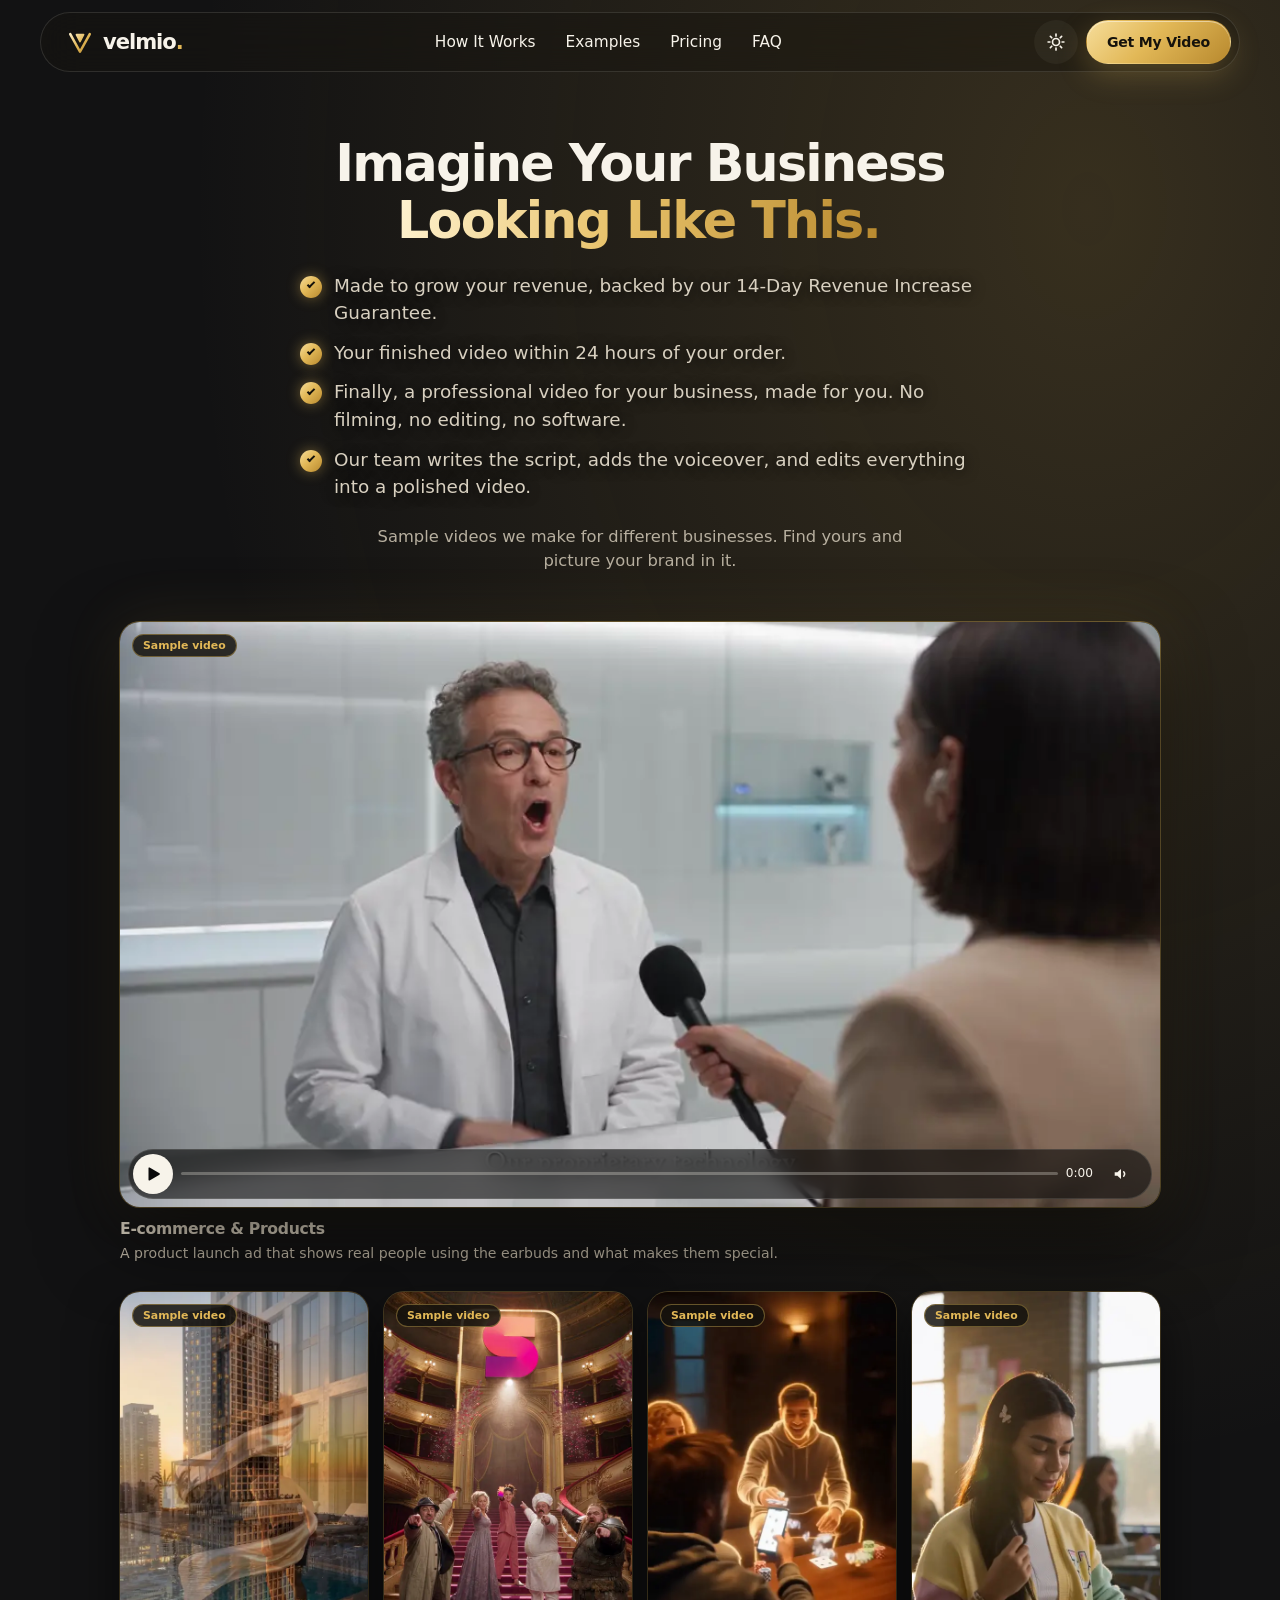
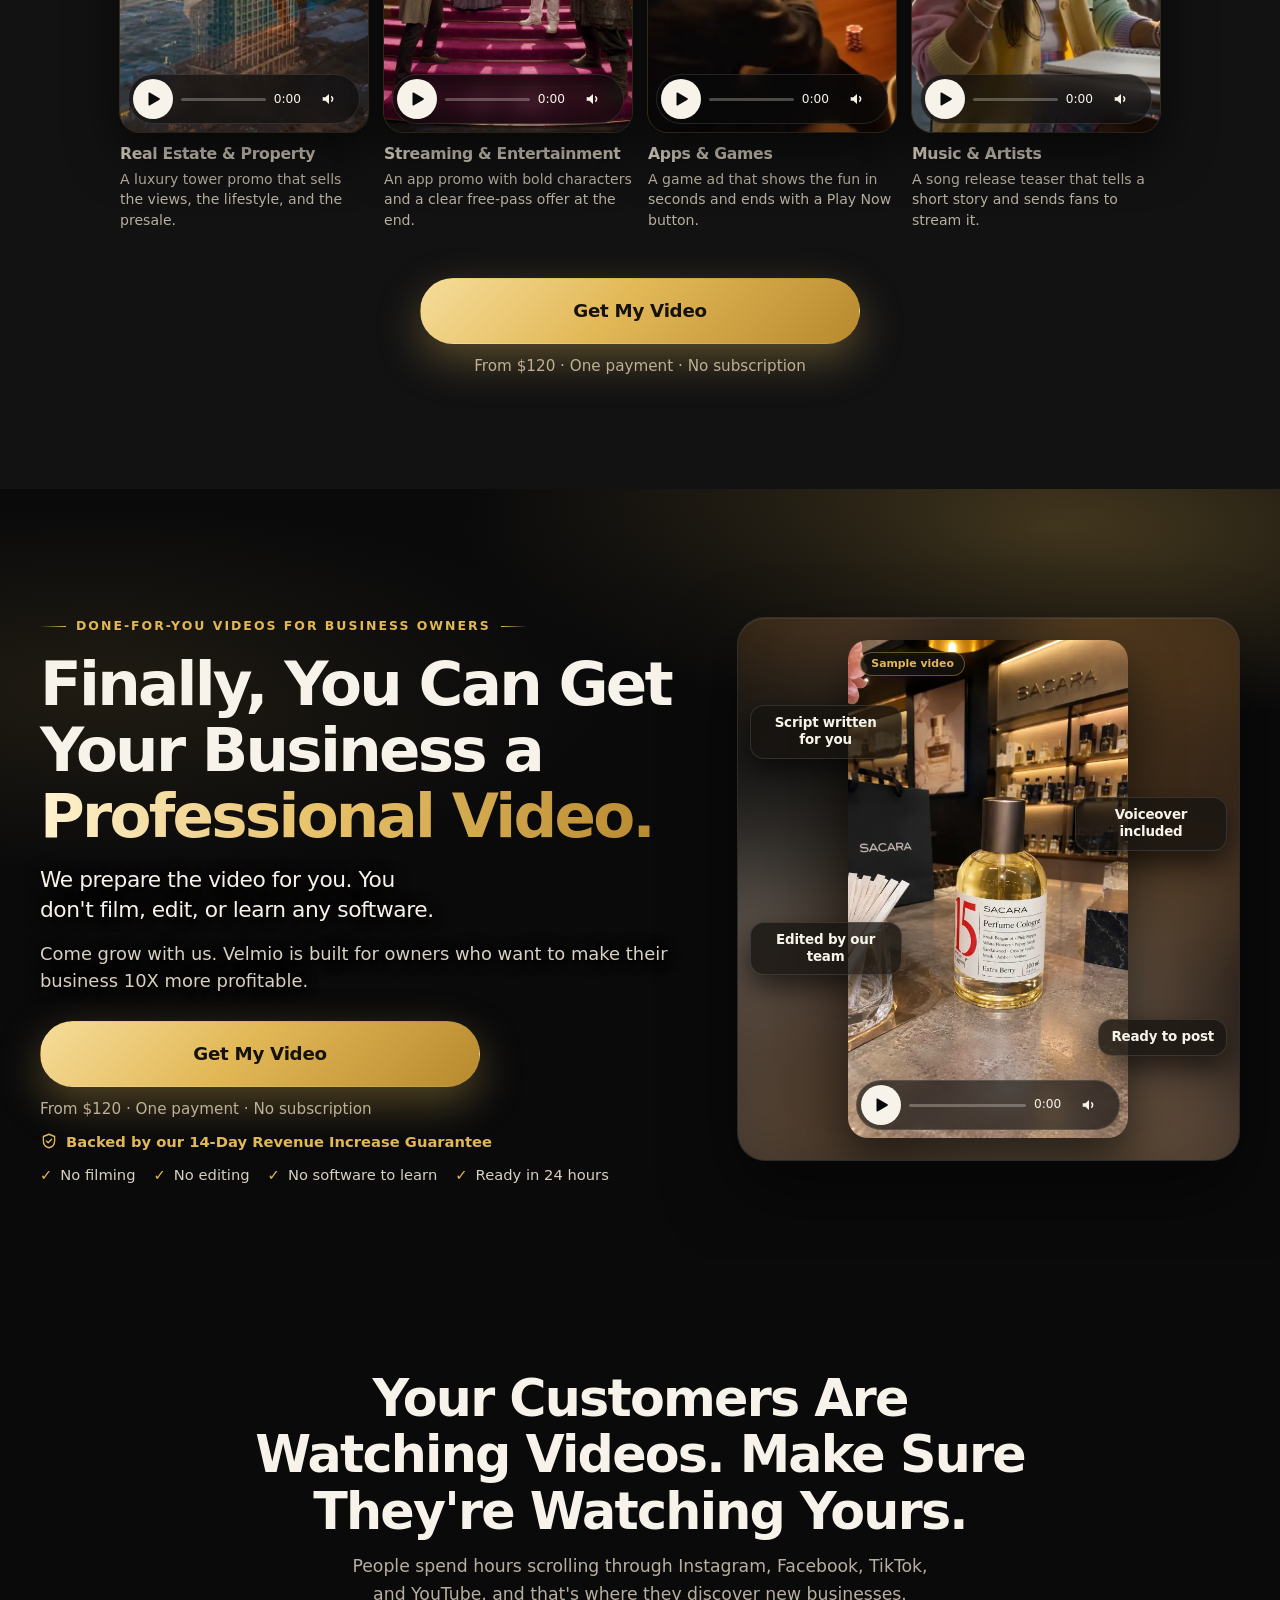
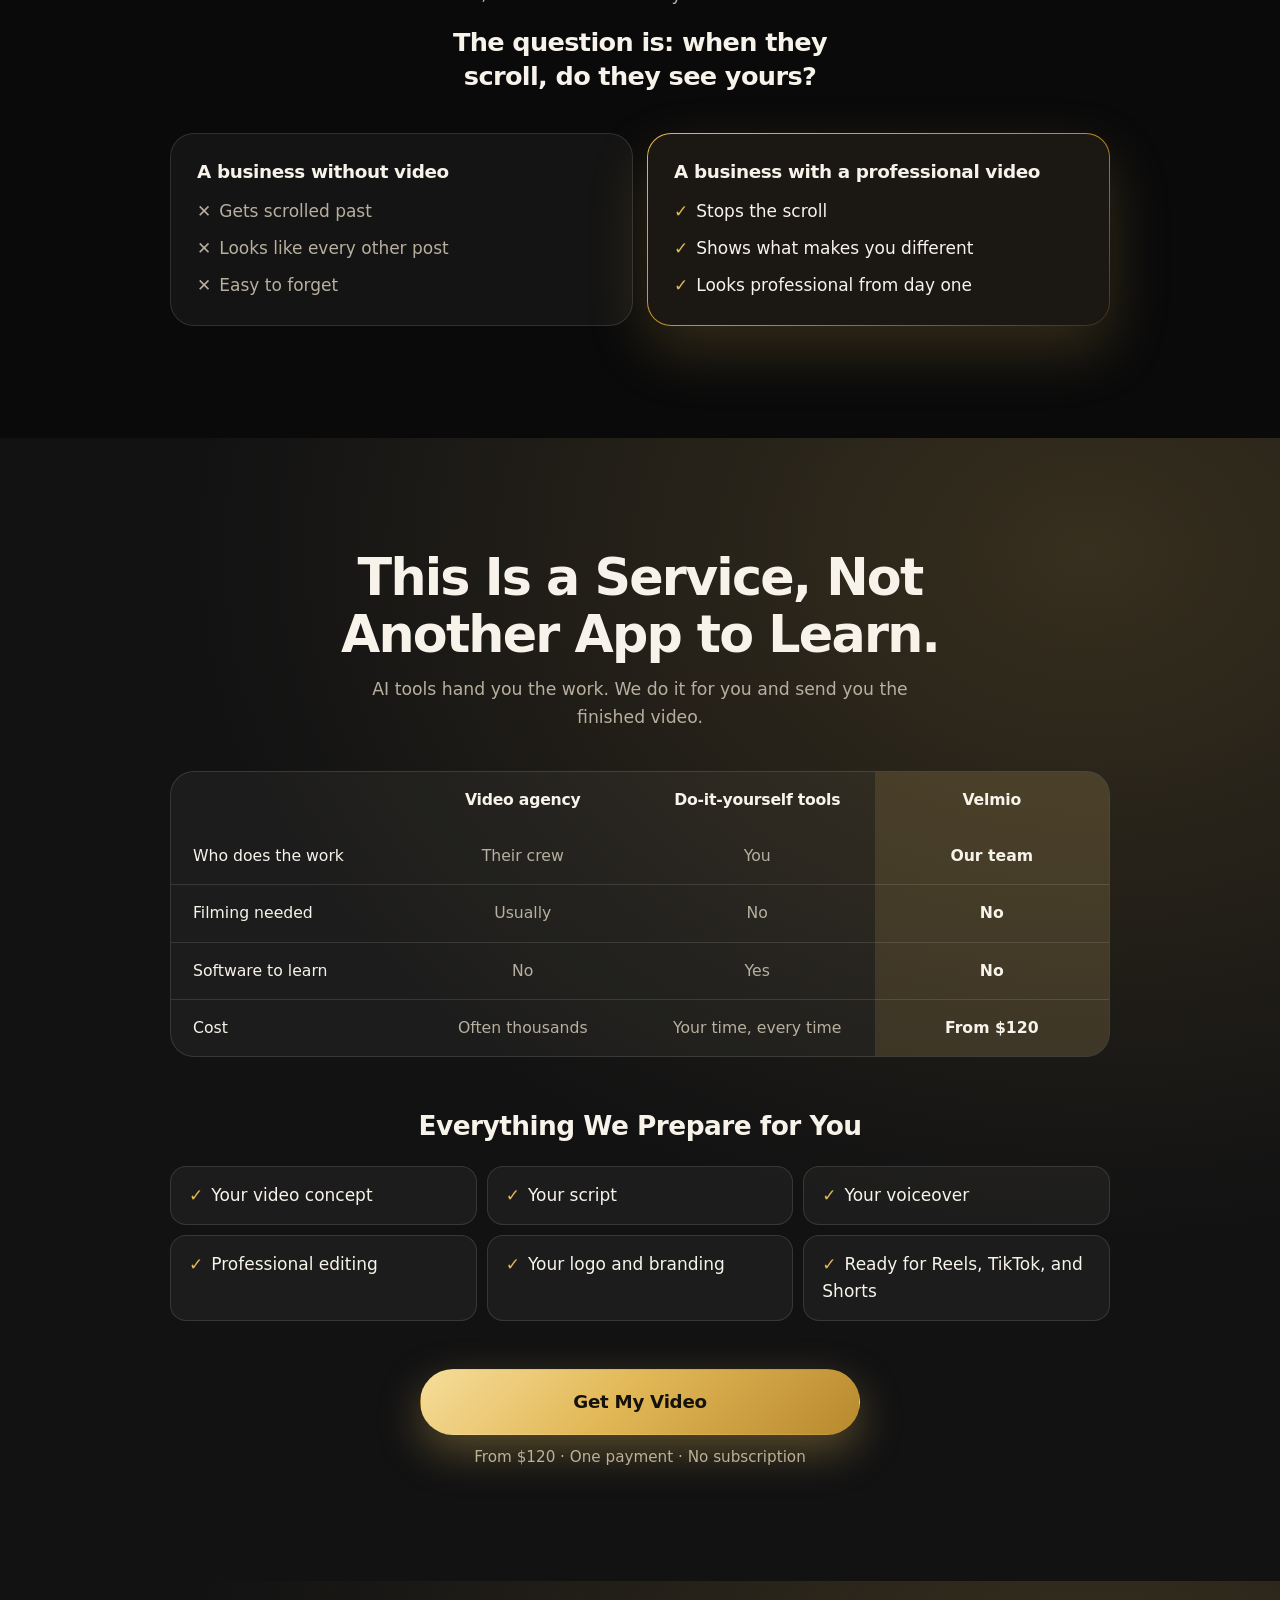
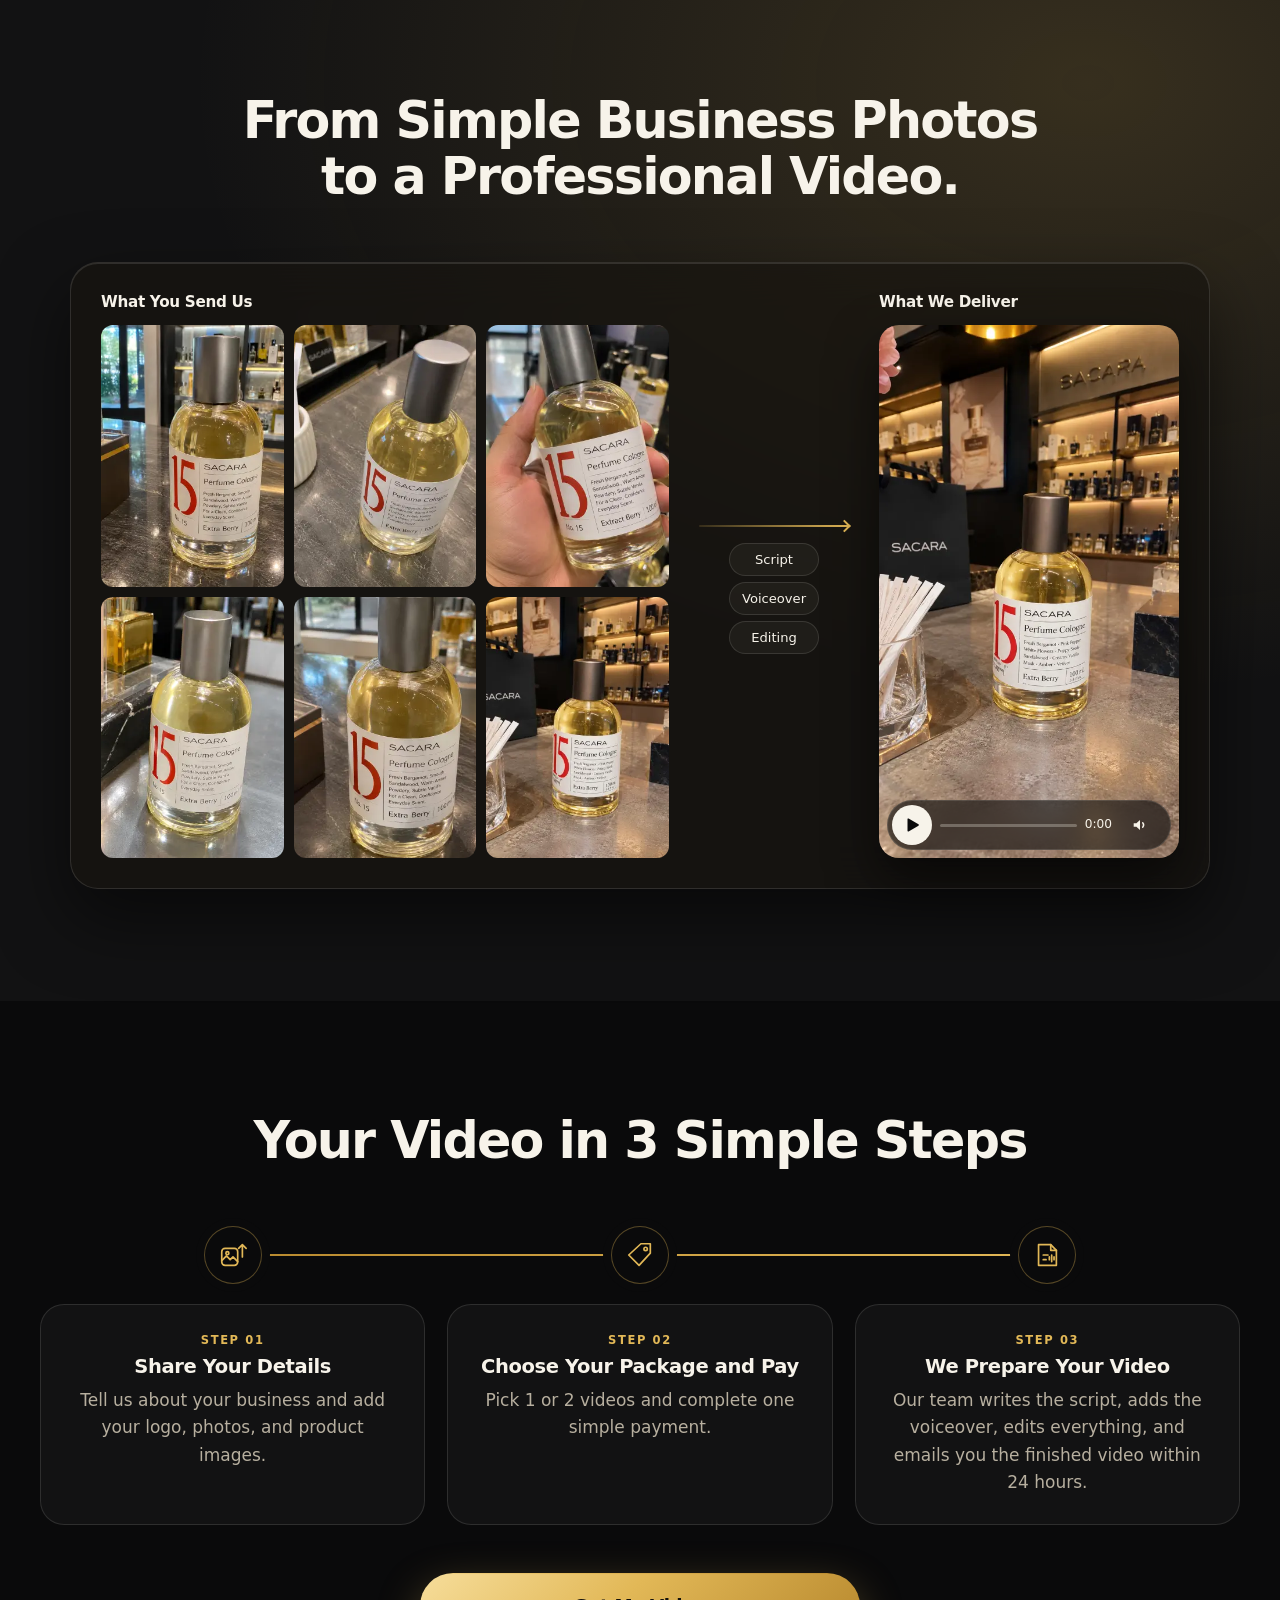
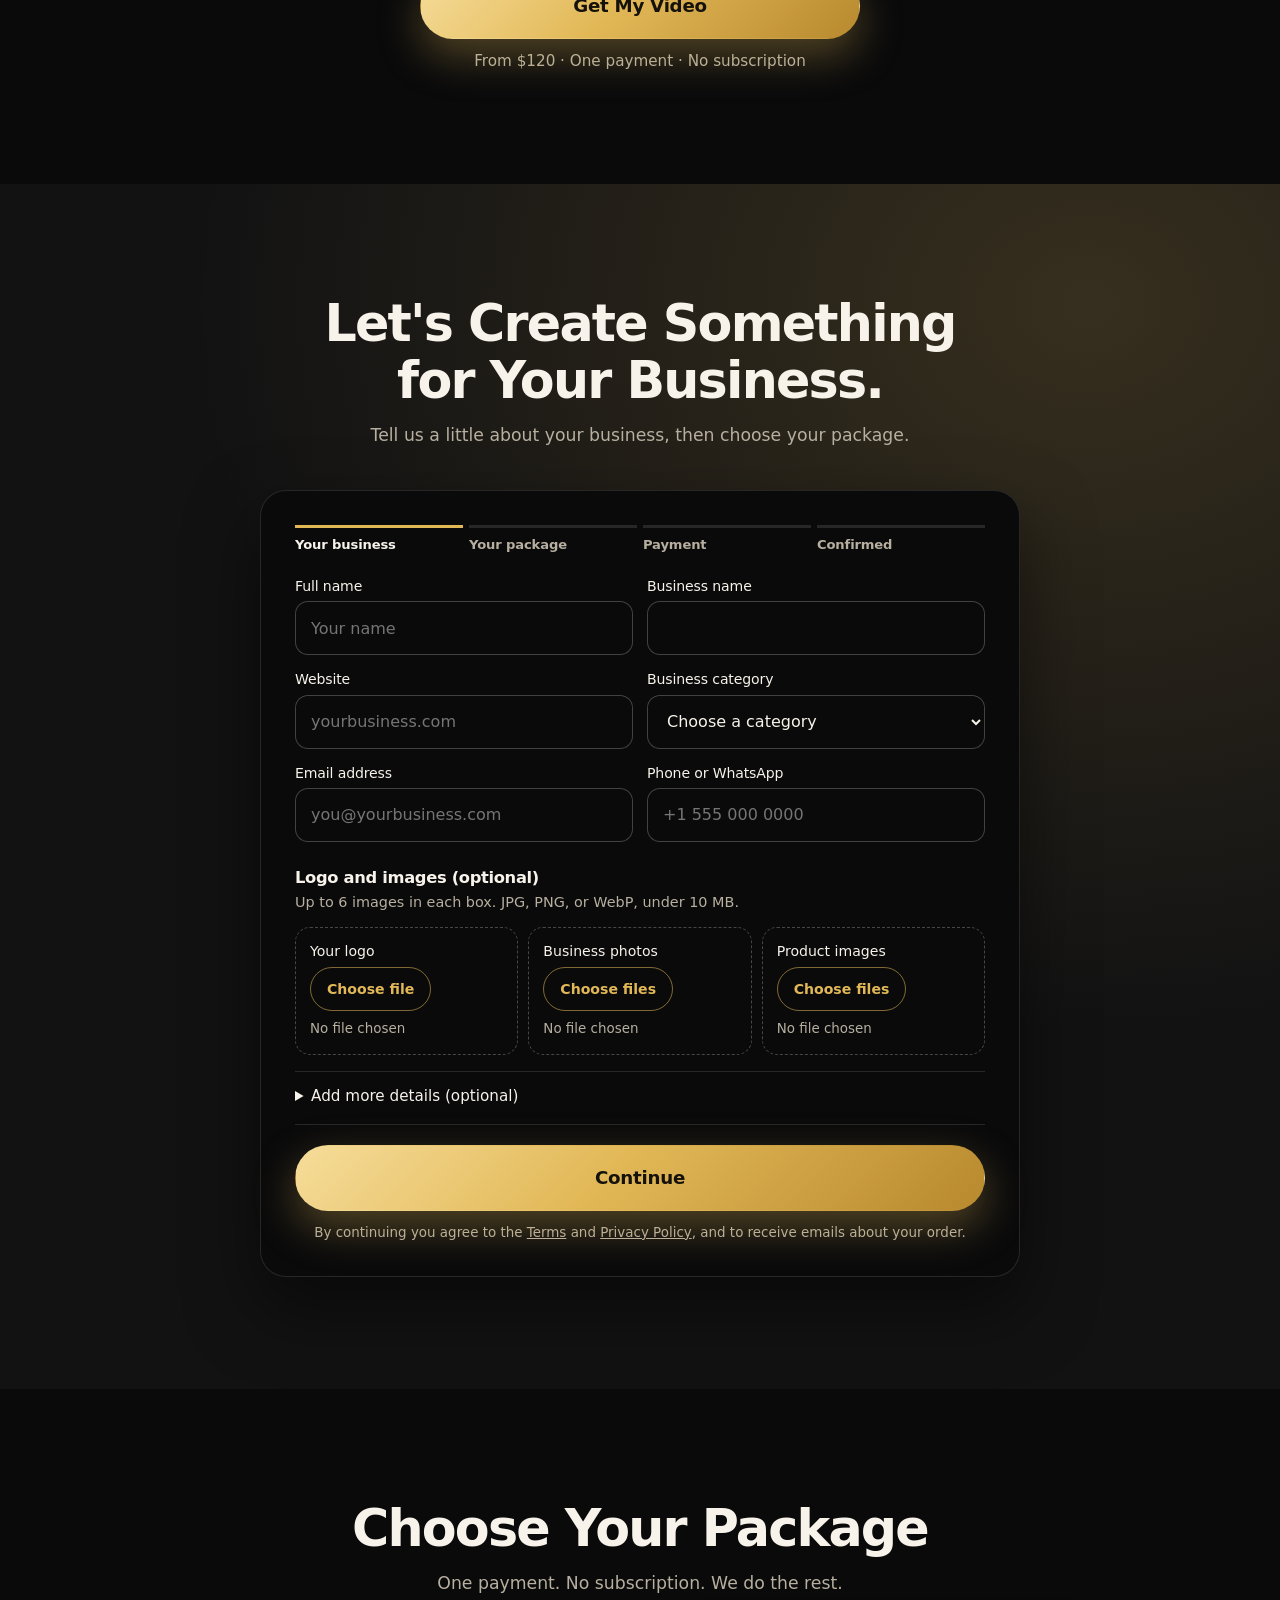
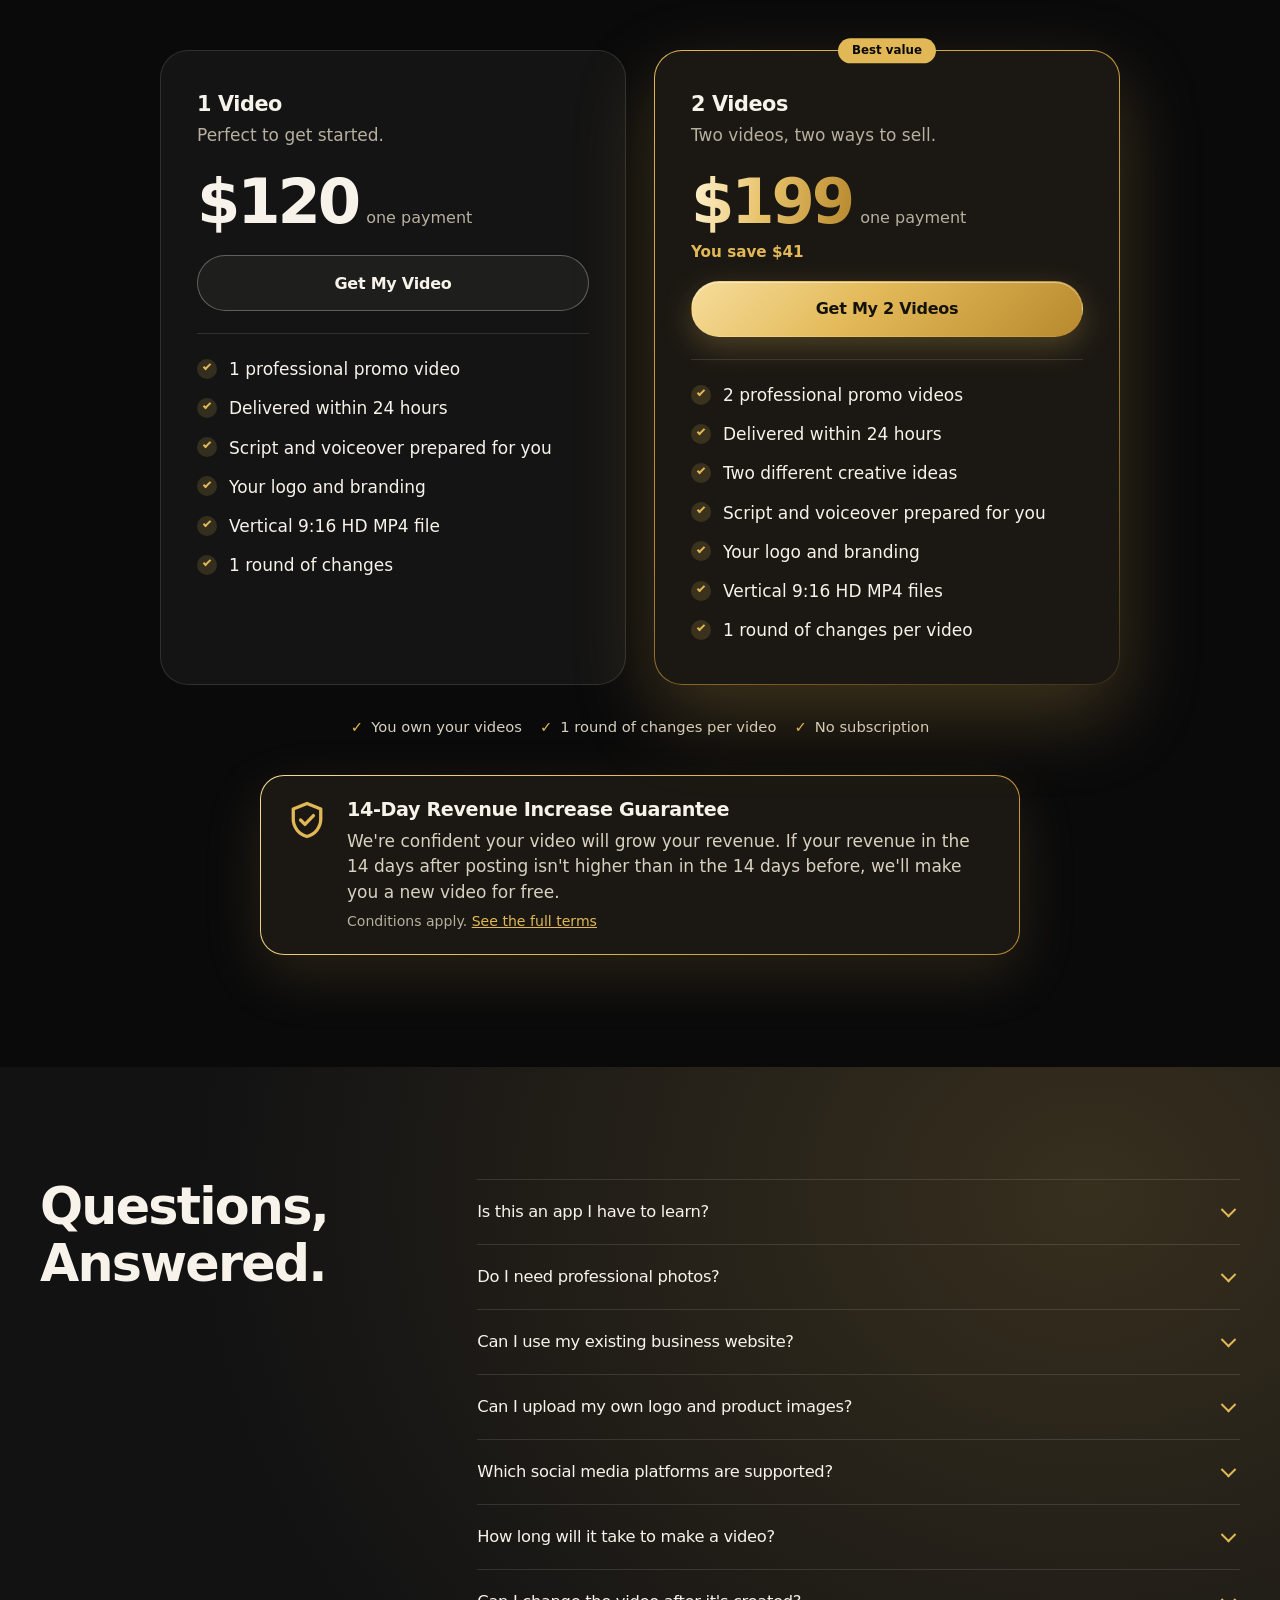
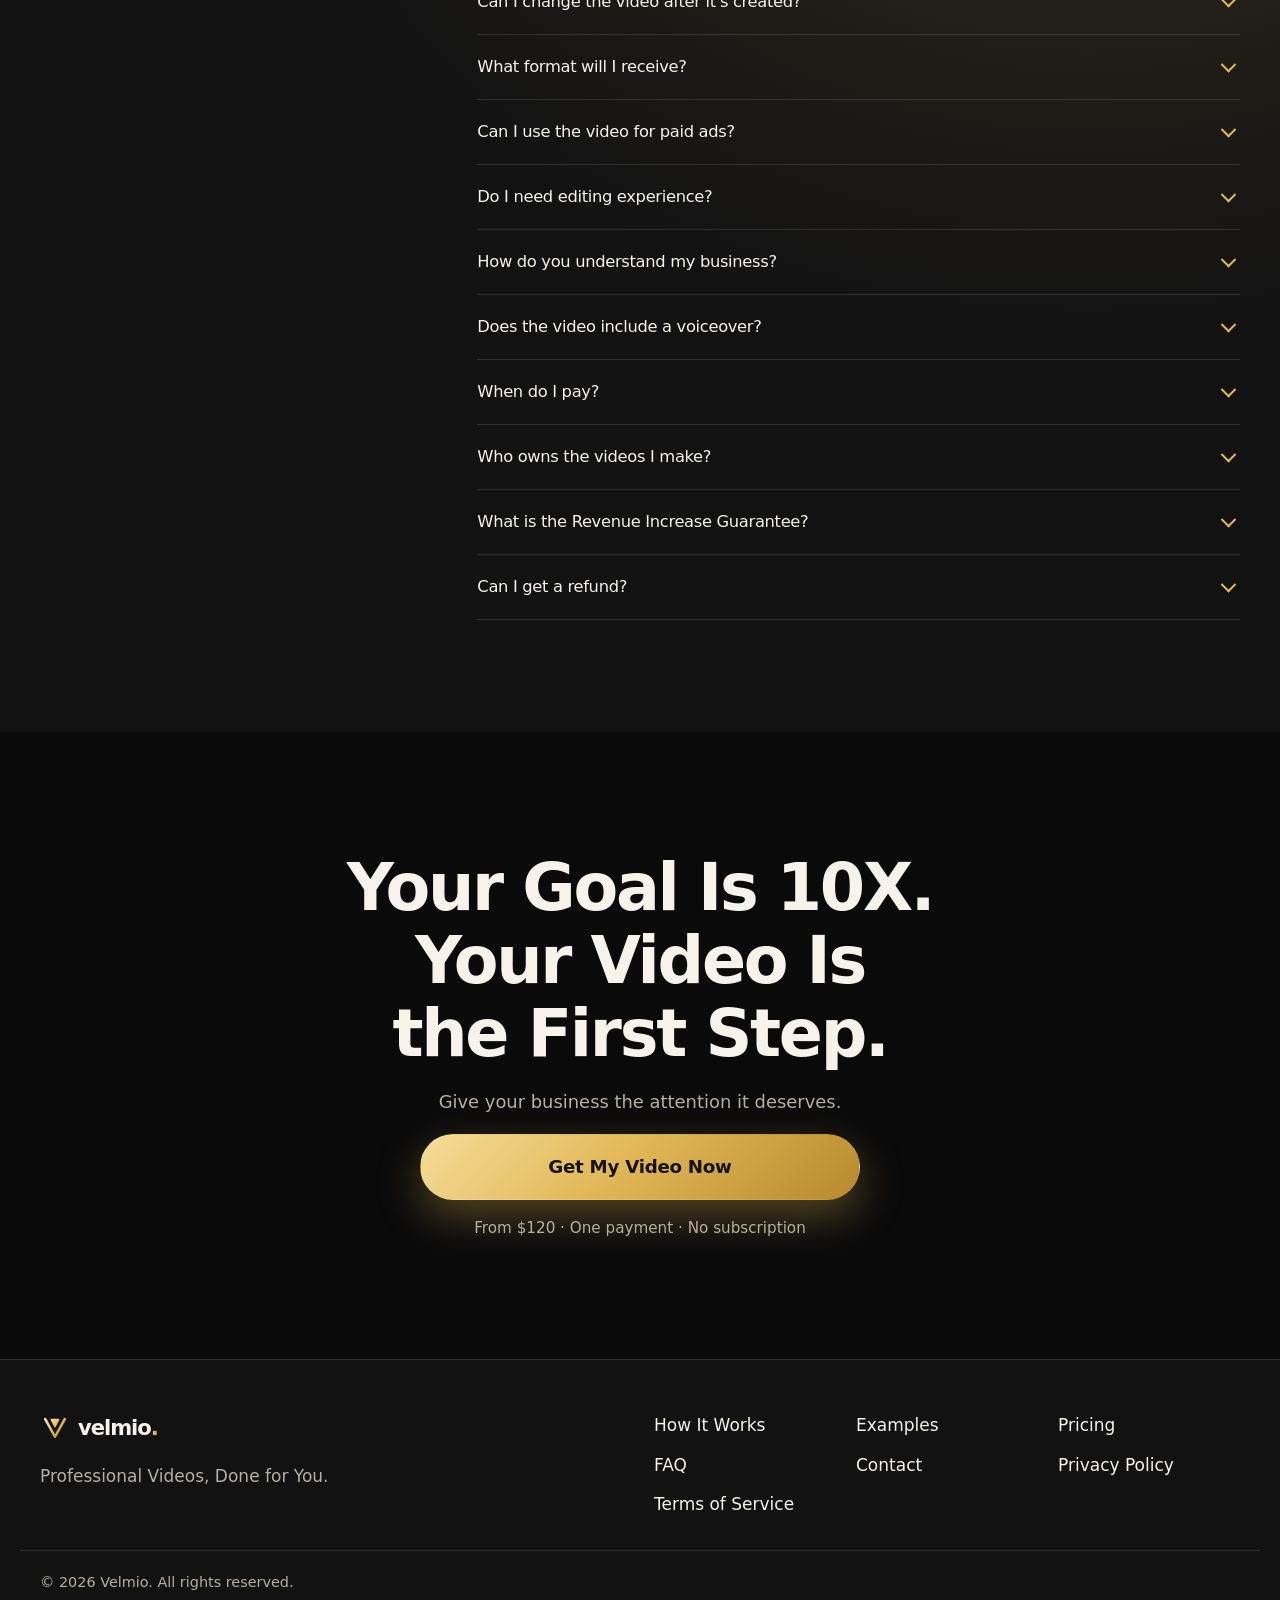
==== commit aeb8ff7d: "Update test site: examples section first" ====
--- a/index.html
+++ b/index.html
@@ -19,9 +19,9 @@
 <meta property="og:image:width" content="1200">
 <meta property="og:image:height" content="630">
 <meta name="twitter:card" content="summary_large_image">
-<link rel="icon" href="favicon.svg" type="image/svg+xml">
-<link rel="icon" href="favicon-48.png" sizes="48x48" type="image/png">
-<link rel="apple-touch-icon" href="apple-touch-icon.png">
+<link rel="icon" href="favicon.svg?v=gold" type="image/svg+xml">
+<link rel="icon" href="favicon-48.png?v=gold" sizes="48x48" type="image/png">
+<link rel="apple-touch-icon" href="apple-touch-icon.png?v=gold">
 <link rel="preload" href="assets/fonts/sora.woff2" as="font" type="font/woff2" crossorigin>
 <link rel="preload" href="assets/fonts/dm-sans.woff2" as="font" type="font/woff2" crossorigin>
 <link rel="stylesheet" href="assets/css/style.css">
@@ -65,73 +65,6 @@
 
 <main id="main">
 
-<section class="hero hero-vsl">
-  <div class="aurora" aria-hidden="true">
-    <picture class="aurora-dark">
-      <source media="(max-width: 767px)" srcset="assets/images/aurora-hero-900.webp" width="900" height="1300">
-      <img src="assets/images/aurora-hero-2000.webp" alt="" width="2000" height="1500" fetchpriority="high" decoding="async">
-    </picture>
-    <picture class="aurora-light">
-      <source media="(max-width: 767px)" srcset="assets/images/aurora-hero-900-light.webp" width="900" height="1300">
-      <img src="assets/images/aurora-hero-2000-light.webp" alt="" width="2000" height="1500" loading="lazy" decoding="async">
-    </picture>
-  </div>
-
-  <div class="wrap vsl-grid">
-    <div class="vsl-copy">
-      <p class="eyebrow">DONE-FOR-YOU VIDEOS FOR BUSINESS OWNERS</p>
-      <h1>Finally, You Can Get Your Business a <span class="grad">Professional Video.</span></h1>
-      <p class="hero-sub">We prepare the video for you. You don't film, edit, or learn any software.</p>
-      <p class="lede">Come grow with us. Velmio is built for owners who want to make their business 10X more profitable.</p>
-    </div>
-
-    <div class="vsl-stage">
-      <img class="vsl-backdrop" src="assets/images/sacara-6-reel.webp" alt="" aria-hidden="true" decoding="async">
-      <div class="vsl-player">
-        <span class="tag tag-float">Sample video</span>
-        
-<div class="player" data-player="hero" data-autoplay="true" data-slide-ms="2400" role="group" aria-label="promo video preview">
-  
-  <video src="assets/videos/sacara-demo.mp4" poster="assets/images/sacara-6-reel.webp" muted loop playsinline preload="metadata" width="540" height="960"></video>
-  
-  <div class="player-ui">
-    <button class="player-toggle" type="button" data-player-toggle aria-label="Play promo video preview">
-      <svg class="i-play" viewBox="0 0 20 20" width="18" height="18" aria-hidden="true"><path d="M5 3.5v13a.8.8 0 0 0 1.2.7l11-6.5a.8.8 0 0 0 0-1.4l-11-6.5A.8.8 0 0 0 5 3.5z" fill="currentColor"/></svg>
-      <svg class="i-pause" viewBox="0 0 20 20" width="18" height="18" aria-hidden="true"><rect x="4" y="3" width="4.4" height="14" rx="1.2" fill="currentColor"/><rect x="11.6" y="3" width="4.4" height="14" rx="1.2" fill="currentColor"/></svg>
-    </button>
-    <div class="player-track" aria-hidden="true"><i data-player-fill></i></div>
-    <span class="player-time" data-player-time aria-hidden="true">0:00</span>
-    
-    <button class="player-toggle player-mute" type="button" data-player-mute aria-label="Turn sound on" aria-pressed="false">
-      <svg viewBox="0 0 20 20" width="18" height="18" aria-hidden="true"><path d="M3 8v4h3l4 3.5v-11L6 8z" fill="currentColor"/><path d="M13 7.5c1.2 1.4 1.2 3.6 0 5" fill="none" stroke="currentColor" stroke-width="1.6" stroke-linecap="round"/></svg>
-    </button>
-    
-  </div>
-</div>
-
-      </div>
-      <ul class="vsl-chips">
-        <li>Script written for you</li>
-        <li>Voiceover included</li>
-        <li>Edited by our team</li>
-        <li>Ready to post</li>
-      </ul>
-    </div>
-
-    <div class="vsl-action" id="hero-cta">
-      <a class="btn btn-primary btn-vsl" href="#start" data-cta="hero_primary">Get My Video</a>
-      <p class="vsl-price">From $120 &middot; One payment &middot; No subscription</p>
-      <a class="vsl-guarantee" href="#guarantee"><svg class="" viewBox="0 0 24 24" fill="none" stroke="currentColor" stroke-width="1.8" stroke-linecap="round" stroke-linejoin="round" aria-hidden="true"><path d="M12 3 4.5 6v5.5c0 4.6 3.2 8.4 7.5 9.5 4.3-1.1 7.5-4.9 7.5-9.5V6L12 3z"/><path d="m8.5 12 2.4 2.4 4.6-4.8"/></svg><span>Backed by our 14-Day Revenue Increase Guarantee</span></a>
-      <ul class="vsl-trust">
-        <li>No filming</li>
-        <li>No editing</li>
-        <li>No software to learn</li>
-        <li>Ready in 24 hours</li>
-      </ul>
-    </div>
-  </div>
-</section>
-
 <section class="section section-alt" id="examples" aria-labelledby="examples-title">
   <div class="wrap">
     <div class="show-head reveal">
@@ -284,6 +217,73 @@
   <p class="vsl-price">From $120 &middot; One payment &middot; No subscription</p>
 </div>
 
+  </div>
+</section>
+
+<section class="hero hero-vsl">
+  <div class="aurora" aria-hidden="true">
+    <picture class="aurora-dark">
+      <source media="(max-width: 767px)" srcset="assets/images/aurora-hero-900.webp" width="900" height="1300">
+      <img src="assets/images/aurora-hero-2000.webp" alt="" width="2000" height="1500" fetchpriority="high" decoding="async">
+    </picture>
+    <picture class="aurora-light">
+      <source media="(max-width: 767px)" srcset="assets/images/aurora-hero-900-light.webp" width="900" height="1300">
+      <img src="assets/images/aurora-hero-2000-light.webp" alt="" width="2000" height="1500" loading="lazy" decoding="async">
+    </picture>
+  </div>
+
+  <div class="wrap vsl-grid">
+    <div class="vsl-copy">
+      <p class="eyebrow">DONE-FOR-YOU VIDEOS FOR BUSINESS OWNERS</p>
+      <h1>Finally, You Can Get Your Business a <span class="grad">Professional Video.</span></h1>
+      <p class="hero-sub">We prepare the video for you. You don't film, edit, or learn any software.</p>
+      <p class="lede">Come grow with us. Velmio is built for owners who want to make their business 10X more profitable.</p>
+    </div>
+
+    <div class="vsl-stage">
+      <img class="vsl-backdrop" src="assets/images/sacara-6-reel.webp" alt="" aria-hidden="true" decoding="async">
+      <div class="vsl-player">
+        <span class="tag tag-float">Sample video</span>
+        
+<div class="player" data-player="hero" data-autoplay="true" data-slide-ms="2400" role="group" aria-label="promo video preview">
+  
+  <video src="assets/videos/sacara-demo.mp4" poster="assets/images/sacara-6-reel.webp" muted loop playsinline preload="metadata" width="540" height="960"></video>
+  
+  <div class="player-ui">
+    <button class="player-toggle" type="button" data-player-toggle aria-label="Play promo video preview">
+      <svg class="i-play" viewBox="0 0 20 20" width="18" height="18" aria-hidden="true"><path d="M5 3.5v13a.8.8 0 0 0 1.2.7l11-6.5a.8.8 0 0 0 0-1.4l-11-6.5A.8.8 0 0 0 5 3.5z" fill="currentColor"/></svg>
+      <svg class="i-pause" viewBox="0 0 20 20" width="18" height="18" aria-hidden="true"><rect x="4" y="3" width="4.4" height="14" rx="1.2" fill="currentColor"/><rect x="11.6" y="3" width="4.4" height="14" rx="1.2" fill="currentColor"/></svg>
+    </button>
+    <div class="player-track" aria-hidden="true"><i data-player-fill></i></div>
+    <span class="player-time" data-player-time aria-hidden="true">0:00</span>
+    
+    <button class="player-toggle player-mute" type="button" data-player-mute aria-label="Turn sound on" aria-pressed="false">
+      <svg viewBox="0 0 20 20" width="18" height="18" aria-hidden="true"><path d="M3 8v4h3l4 3.5v-11L6 8z" fill="currentColor"/><path d="M13 7.5c1.2 1.4 1.2 3.6 0 5" fill="none" stroke="currentColor" stroke-width="1.6" stroke-linecap="round"/></svg>
+    </button>
+    
+  </div>
+</div>
+
+      </div>
+      <ul class="vsl-chips">
+        <li>Script written for you</li>
+        <li>Voiceover included</li>
+        <li>Edited by our team</li>
+        <li>Ready to post</li>
+      </ul>
+    </div>
+
+    <div class="vsl-action" id="hero-cta">
+      <a class="btn btn-primary btn-vsl" href="#start" data-cta="hero_primary">Get My Video</a>
+      <p class="vsl-price">From $120 &middot; One payment &middot; No subscription</p>
+      <a class="vsl-guarantee" href="#guarantee"><svg class="" viewBox="0 0 24 24" fill="none" stroke="currentColor" stroke-width="1.8" stroke-linecap="round" stroke-linejoin="round" aria-hidden="true"><path d="M12 3 4.5 6v5.5c0 4.6 3.2 8.4 7.5 9.5 4.3-1.1 7.5-4.9 7.5-9.5V6L12 3z"/><path d="m8.5 12 2.4 2.4 4.6-4.8"/></svg><span>Backed by our 14-Day Revenue Increase Guarantee</span></a>
+      <ul class="vsl-trust">
+        <li>No filming</li>
+        <li>No editing</li>
+        <li>No software to learn</li>
+        <li>Ready in 24 hours</li>
+      </ul>
+    </div>
   </div>
 </section>
 
--- a/assets/css/style.css
+++ b/assets/css/style.css
@@ -226,6 +226,8 @@
 .gallery::-webkit-scrollbar { display: none; }
 .sample-wide { max-width: 900px; margin: 40px auto 0; }
 #examples .show-head h2 { max-width: 14em; }
+#main > #examples:first-child { padding-top: calc(env(safe-area-inset-top, 0px) + 104px); }
+@media (min-width: 768px) { #main > #examples:first-child { padding-top: 136px; } }
 .show-head { display: flex; flex-direction: column; align-items: center; gap: 14px; max-width: 880px; margin-inline: auto; text-align: center; }
 .show-points { display: grid; gap: 12px; max-width: 40em; margin-top: 8px; text-align: start; }
 .show-points li { position: relative; padding-inline-start: 34px; color: var(--lede); font-size: clamp(1rem, .94rem + .3vw, 1.15rem); line-height: 1.5; text-shadow: 0 1px 14px rgba(var(--bg-rgb), .9); }
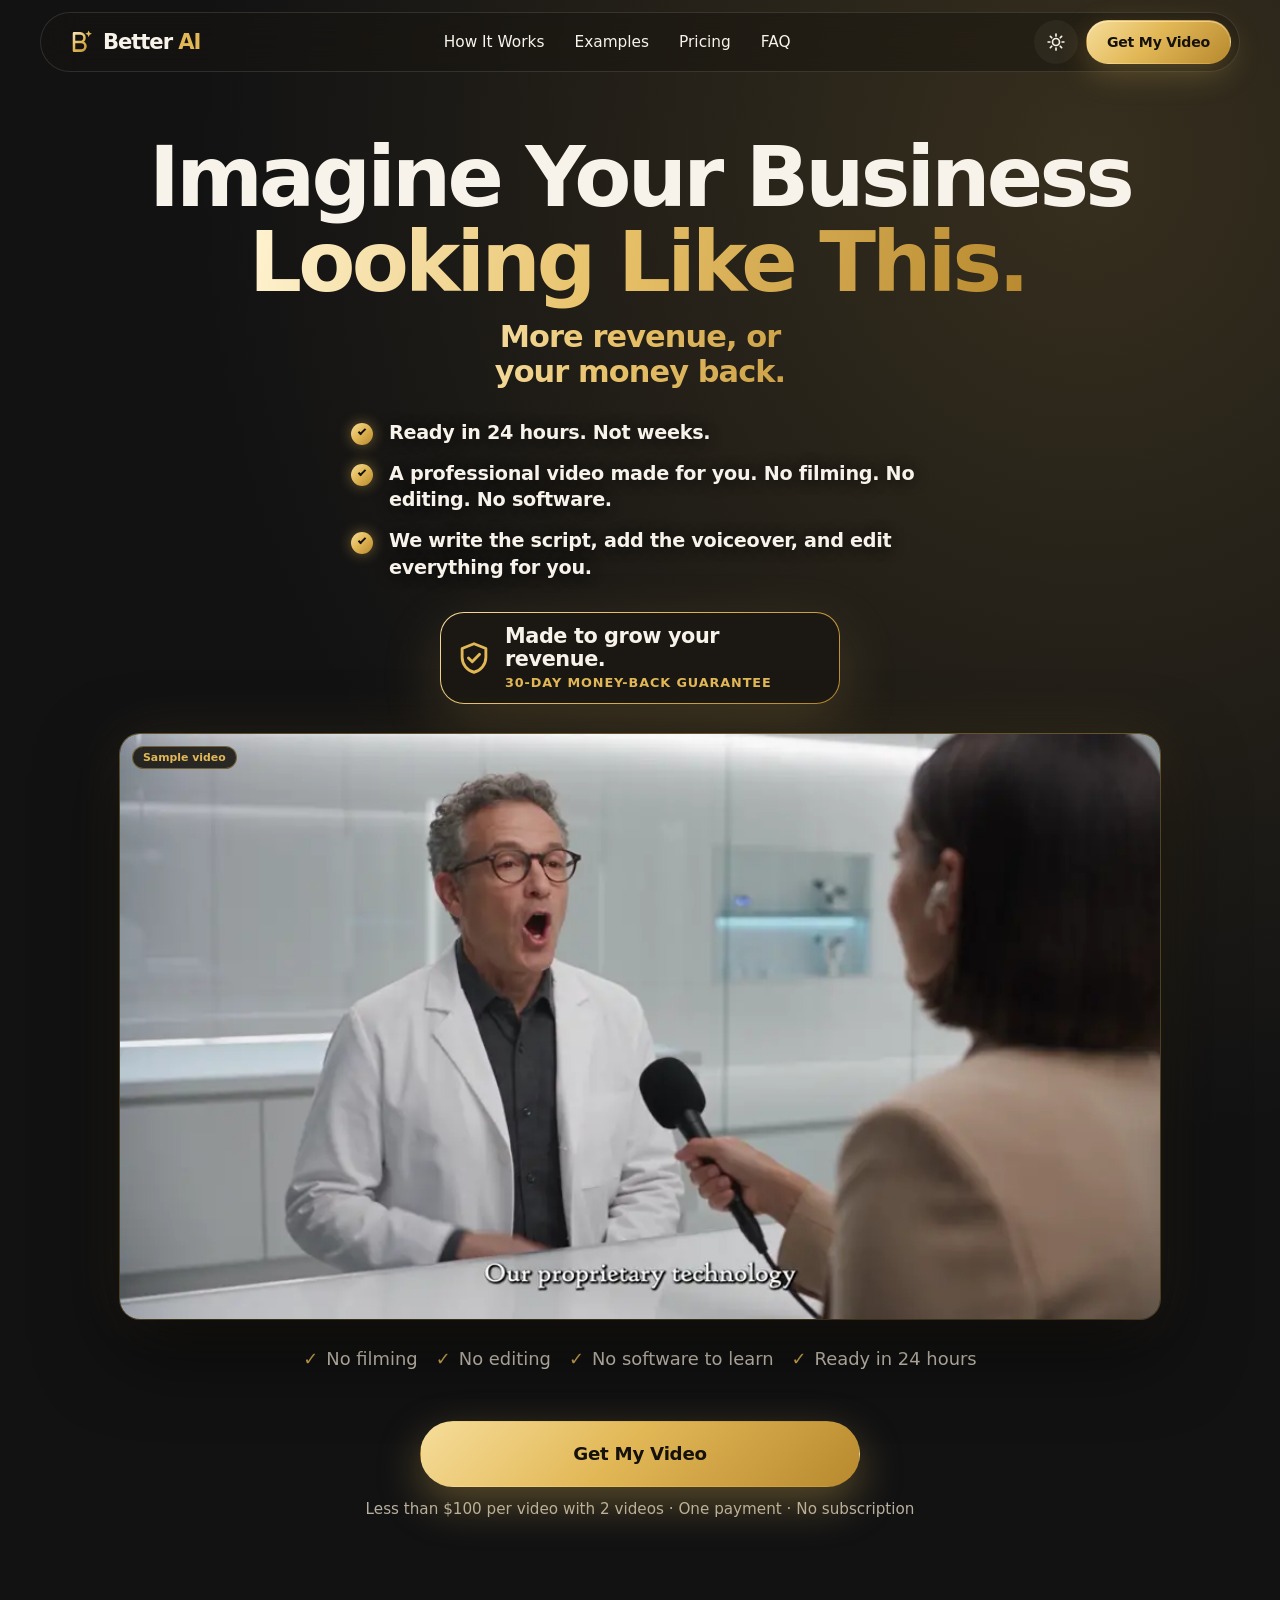
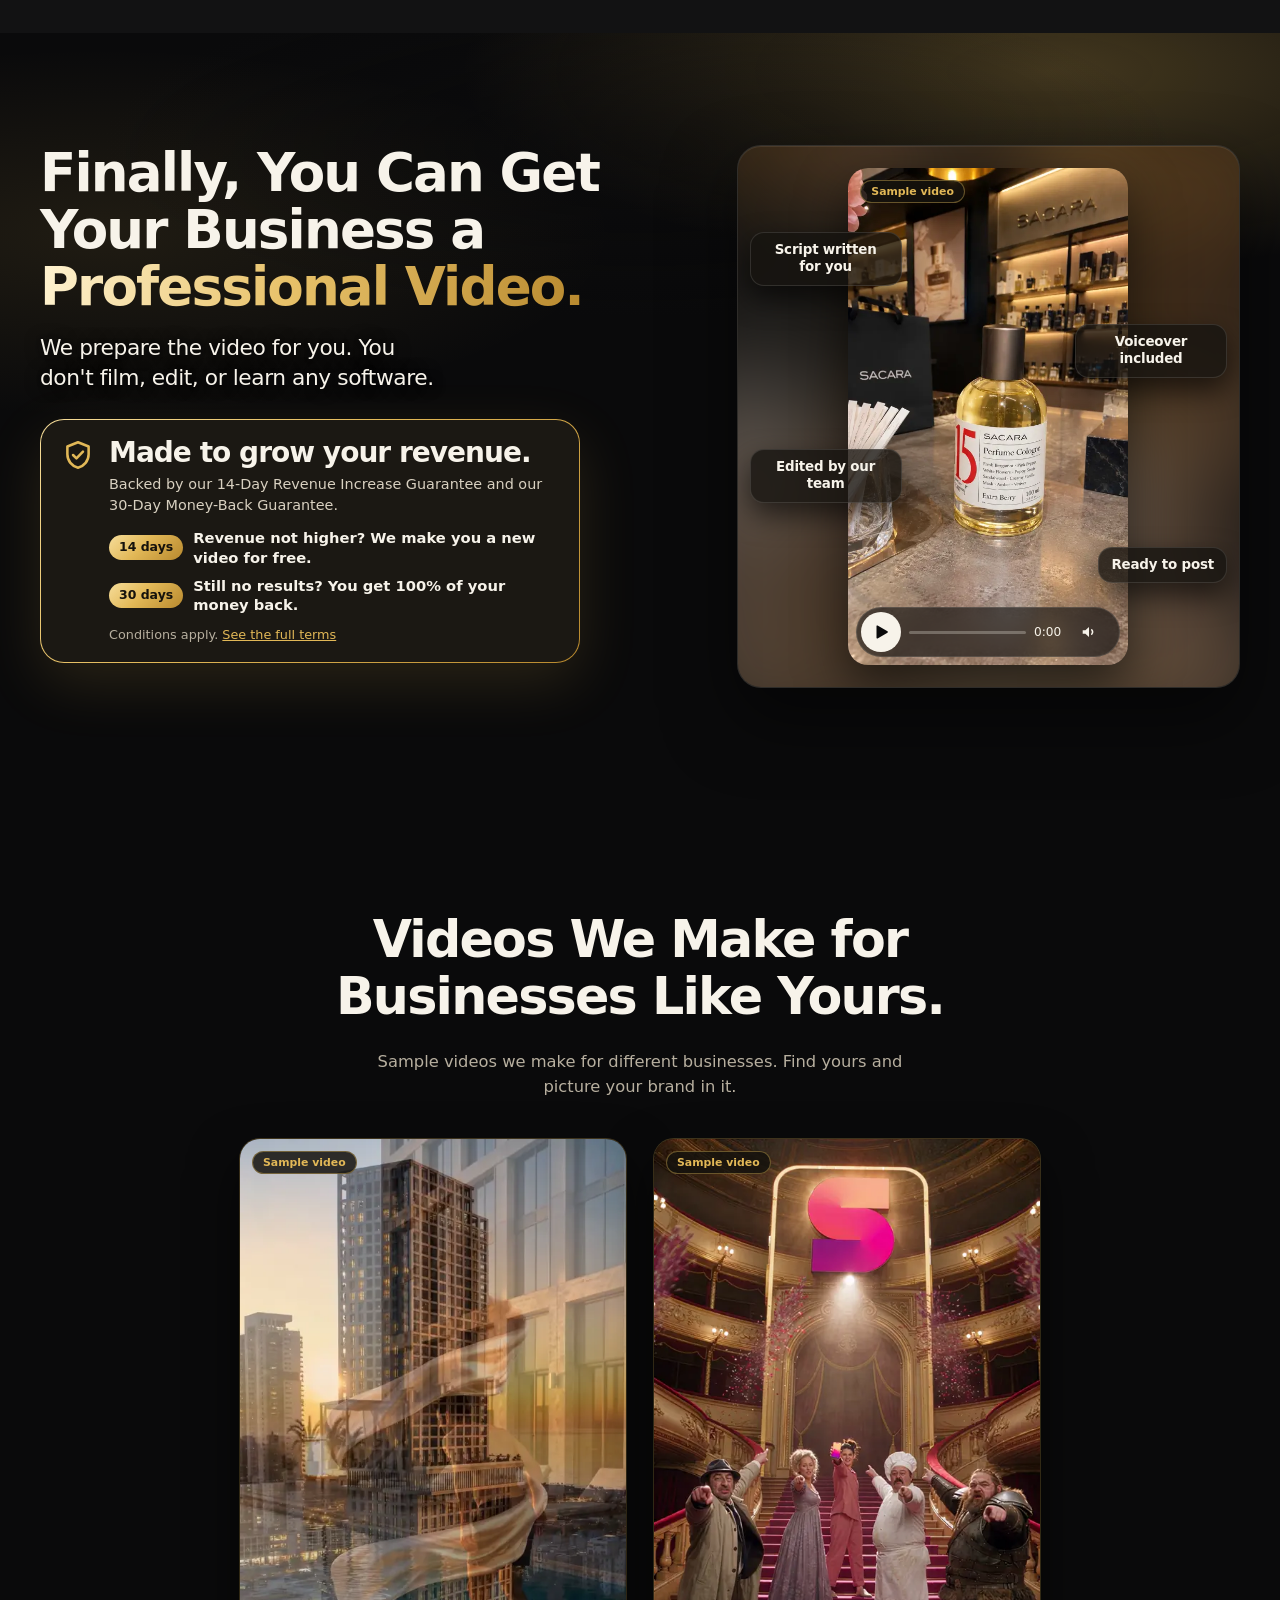
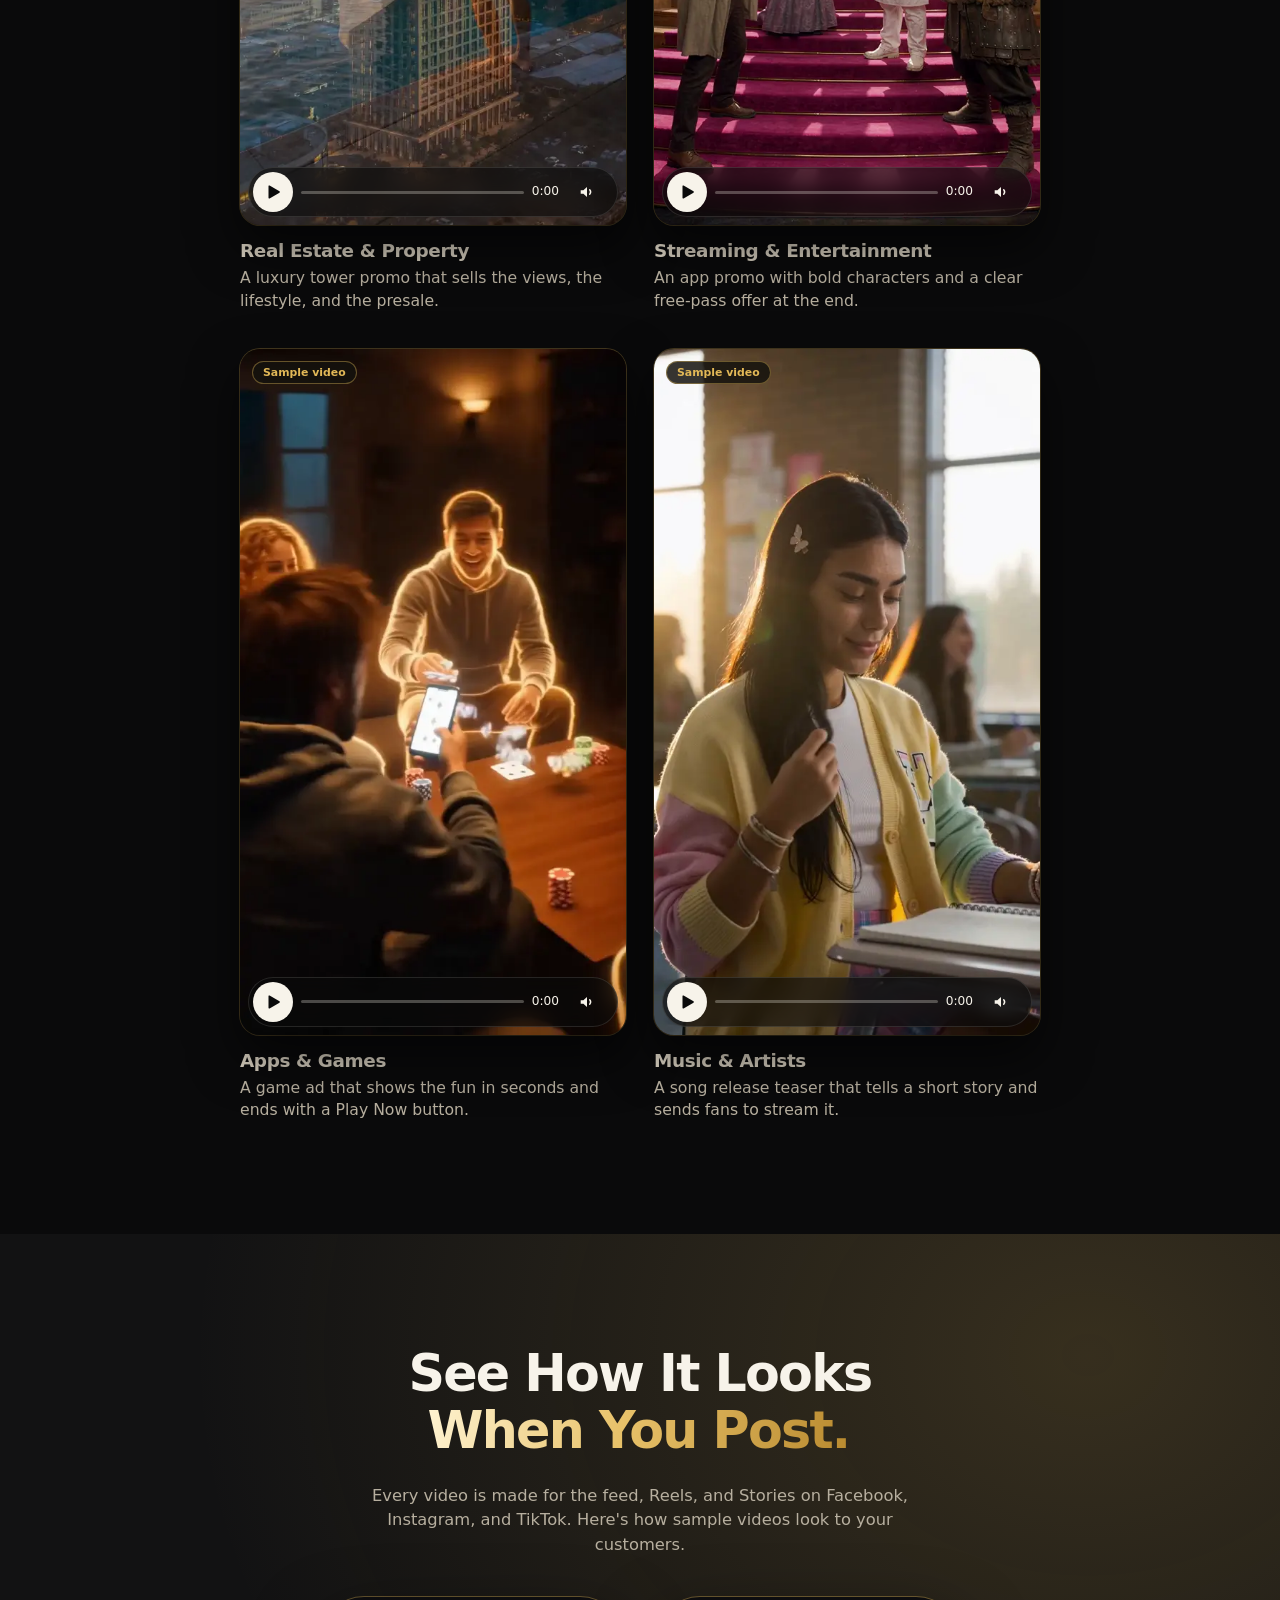
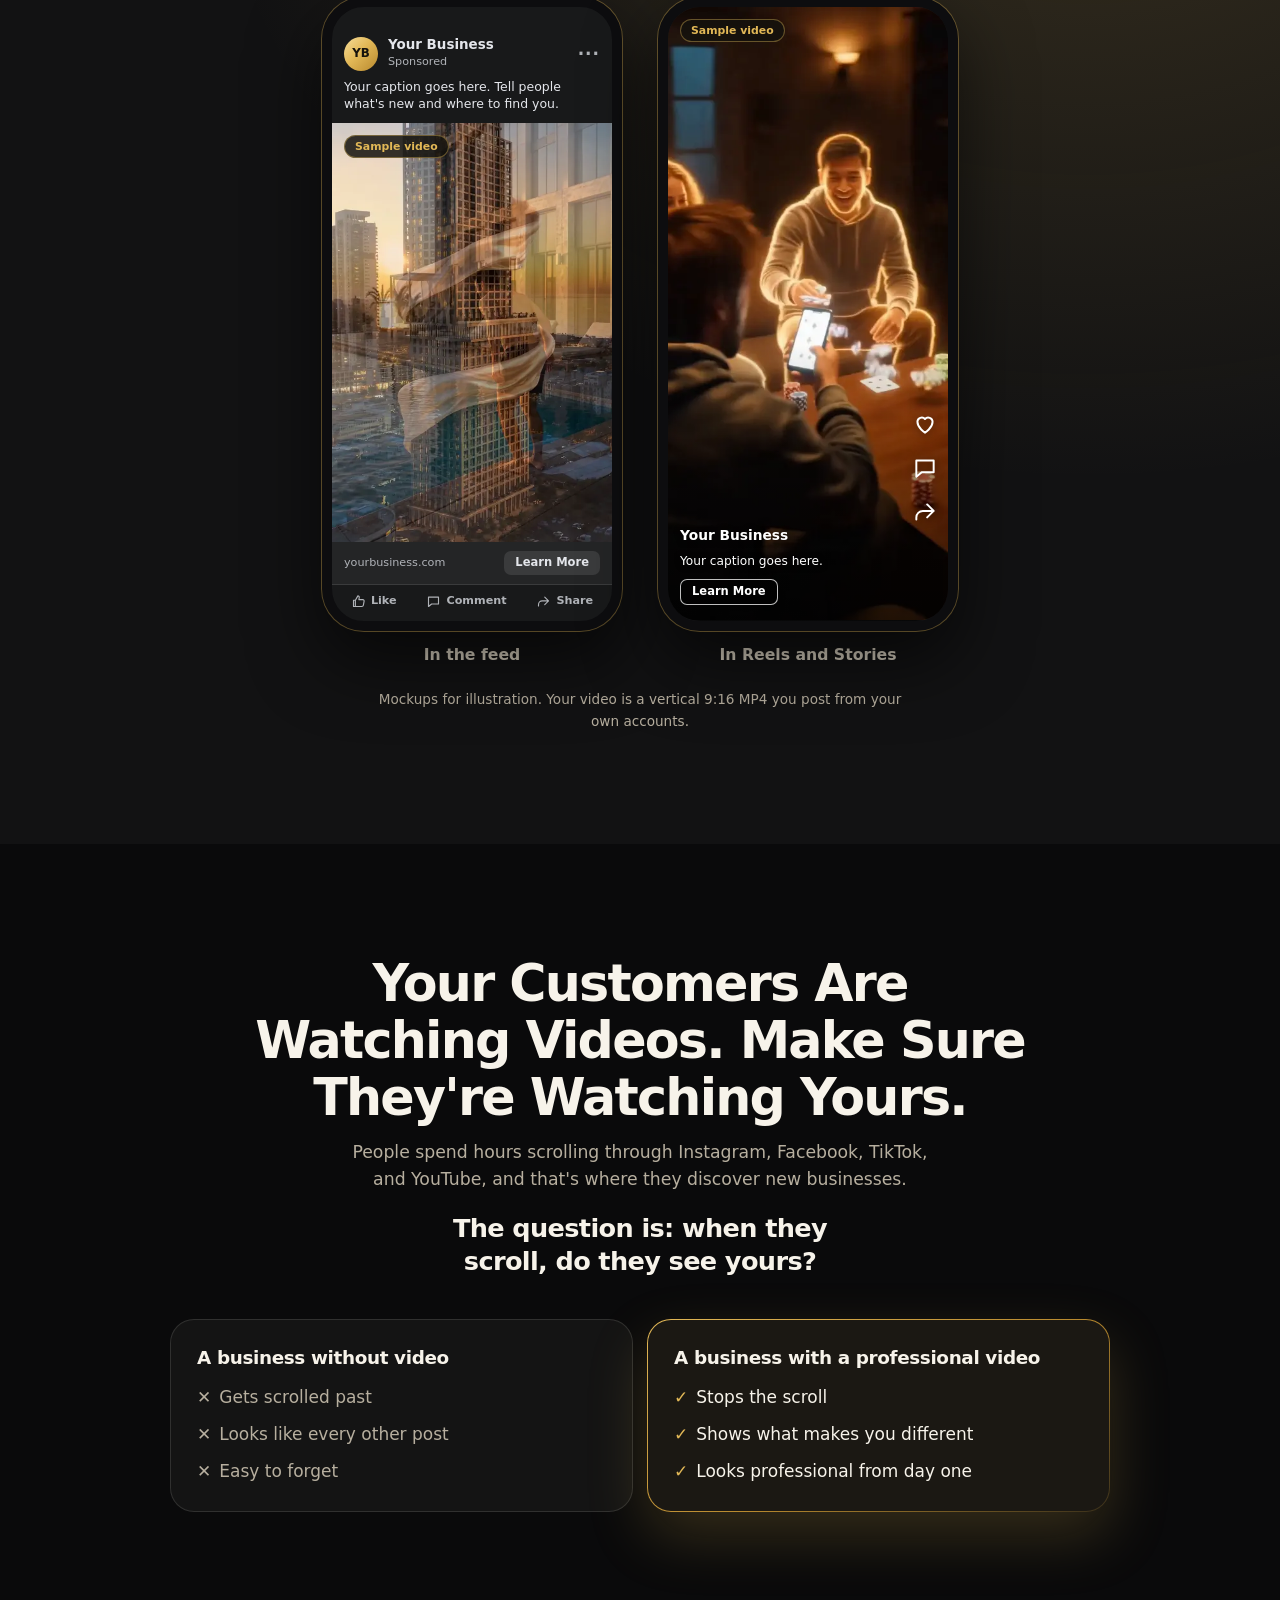
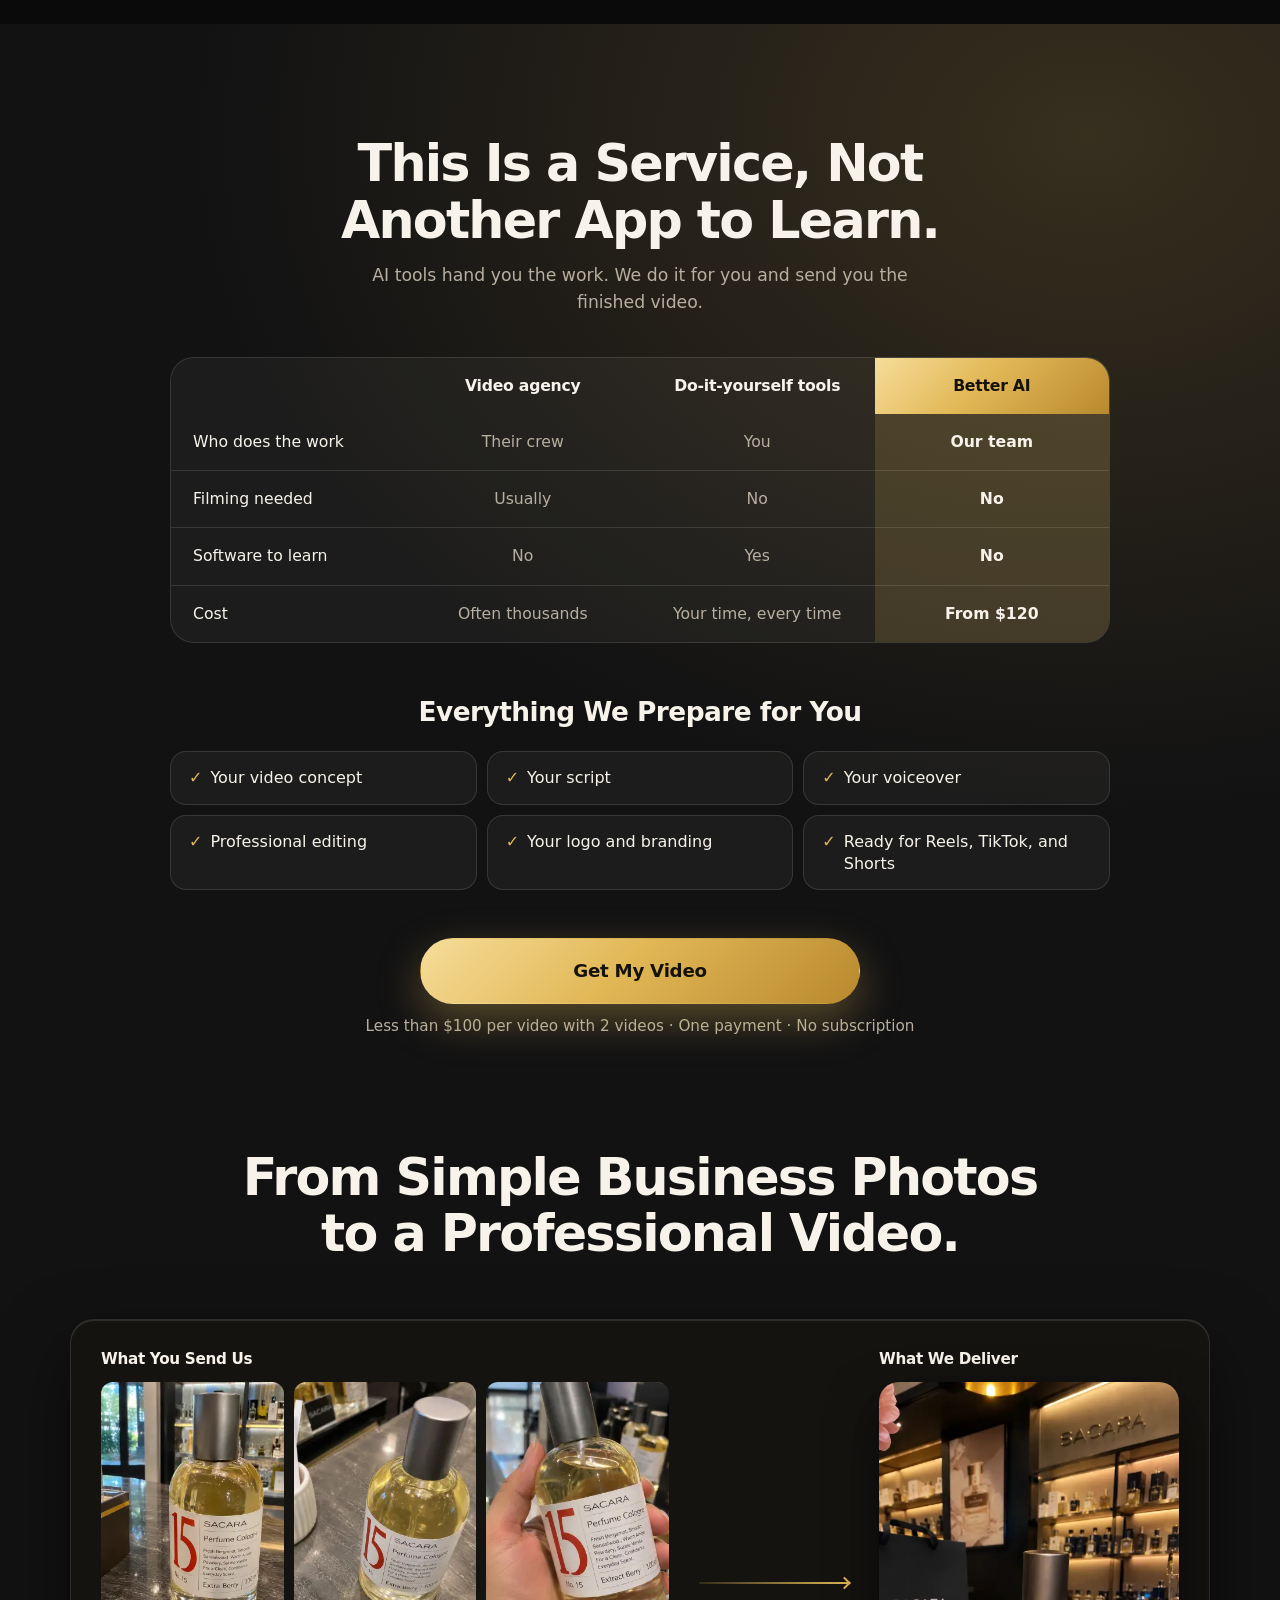
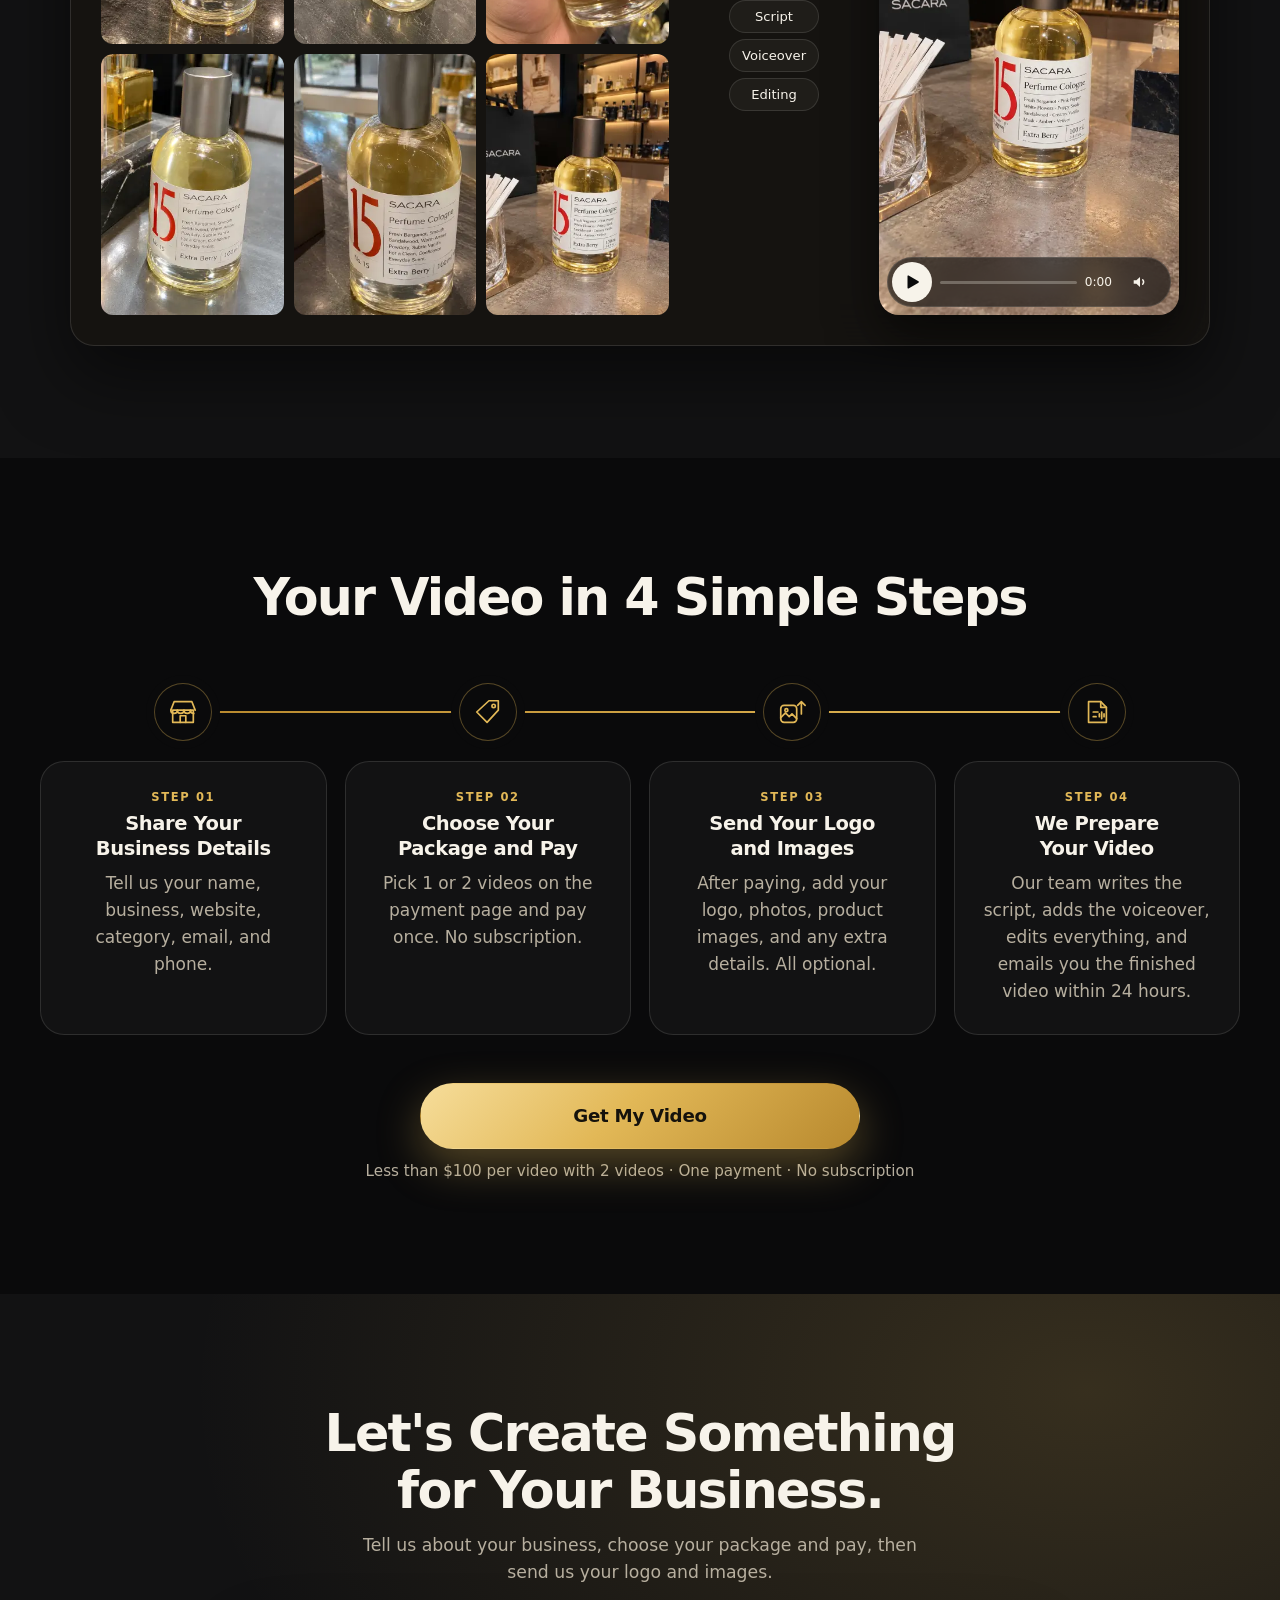
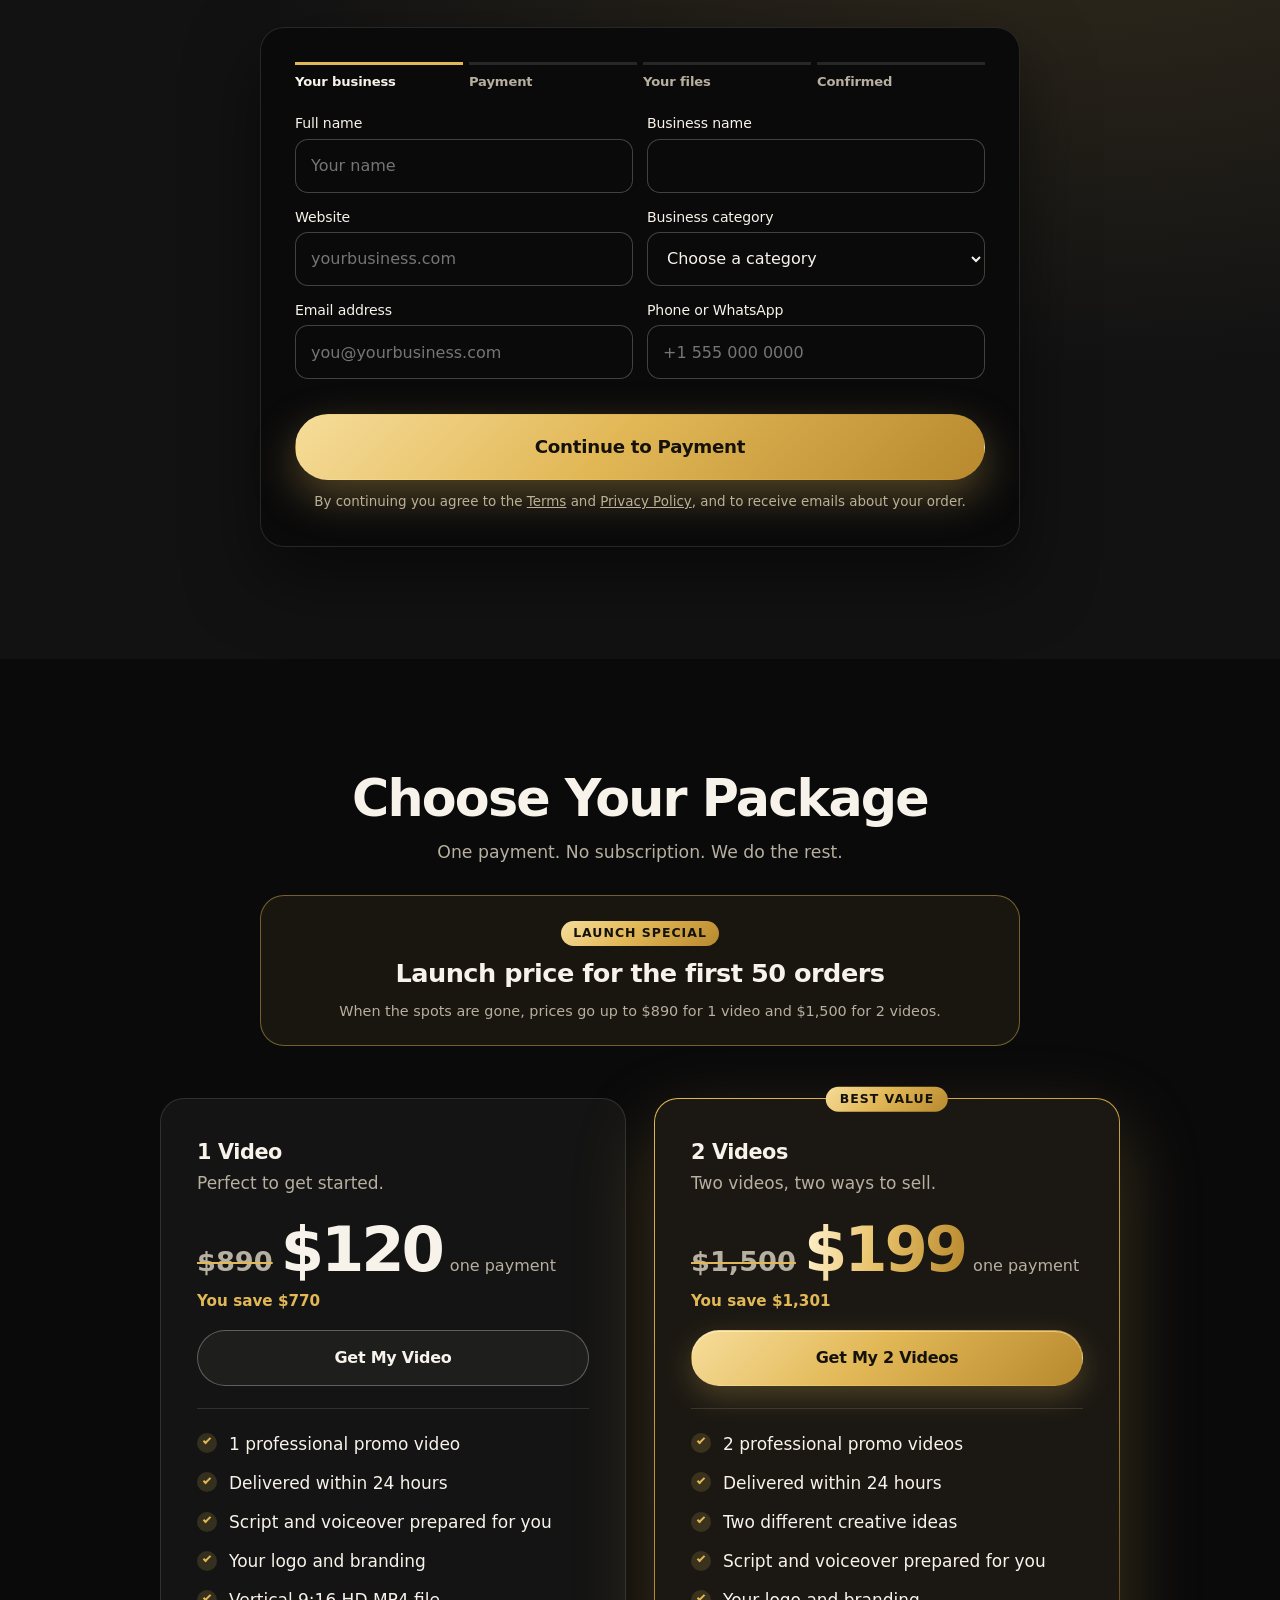
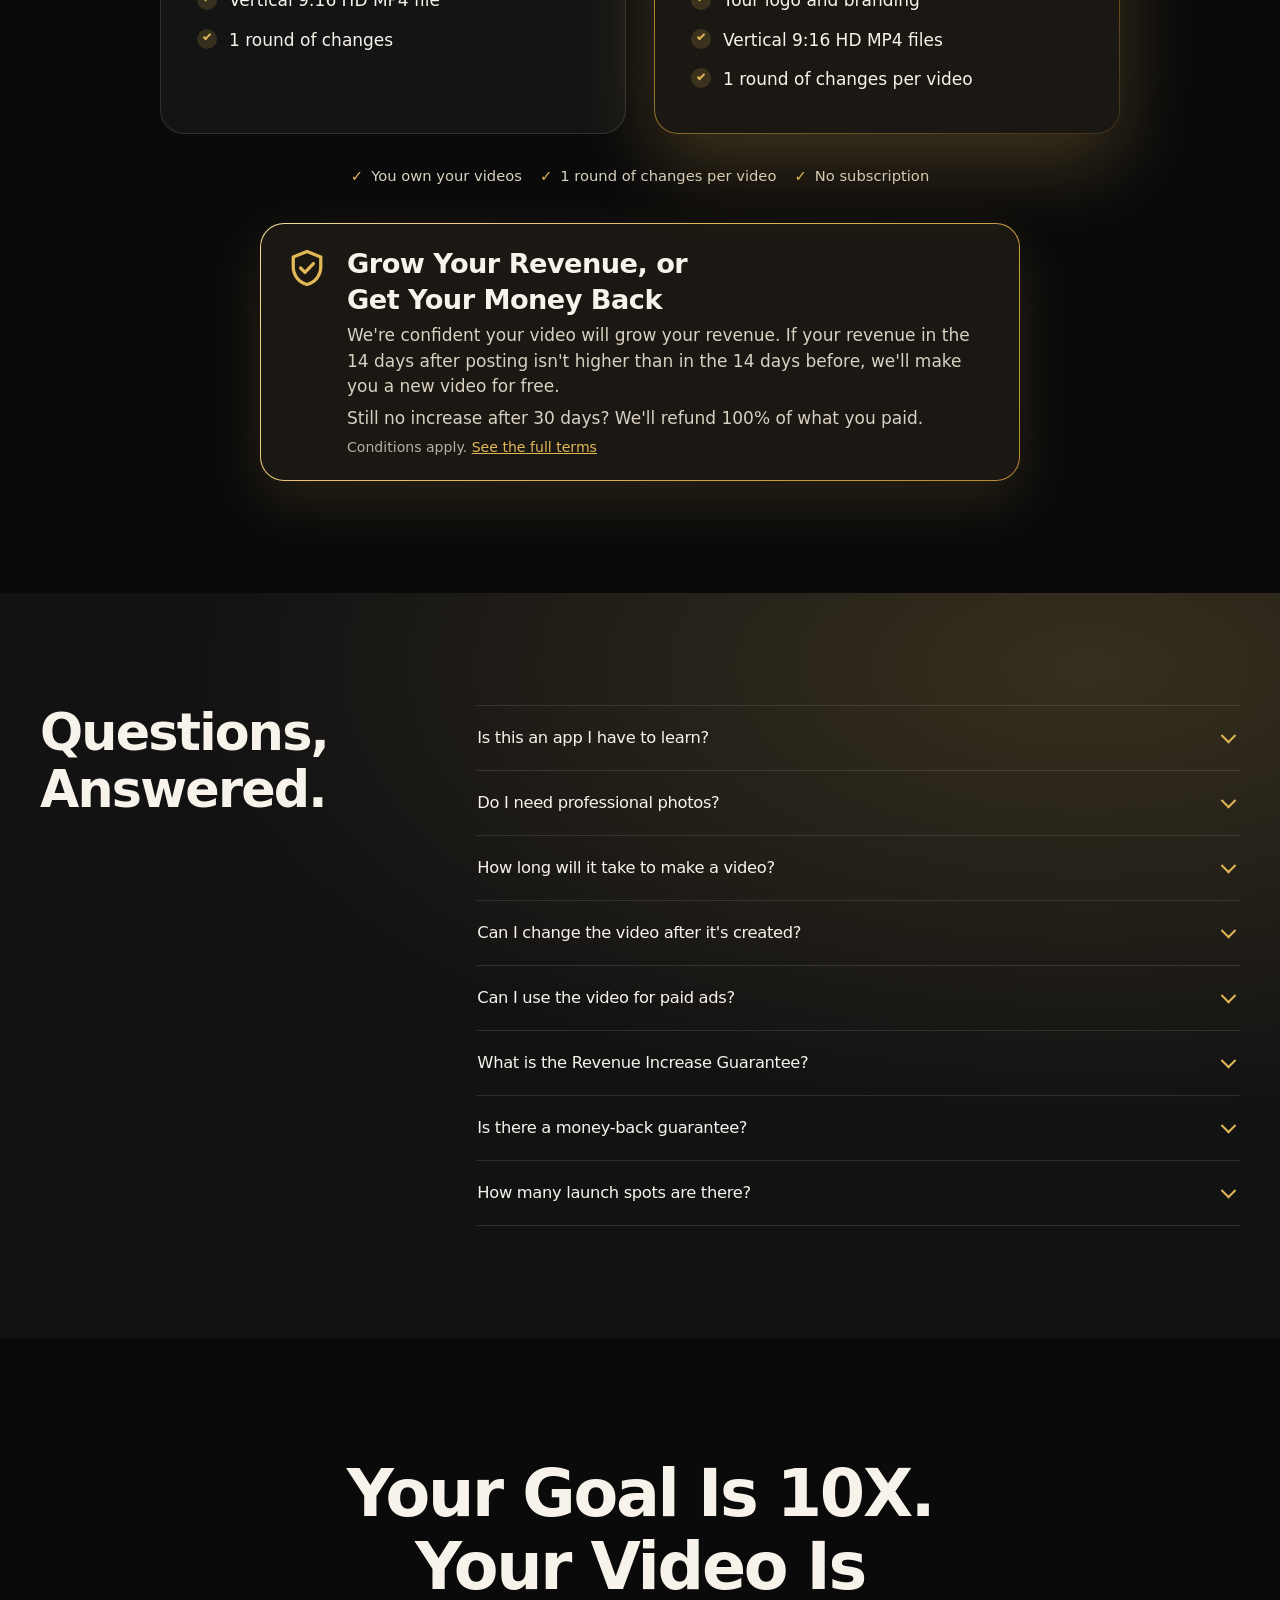
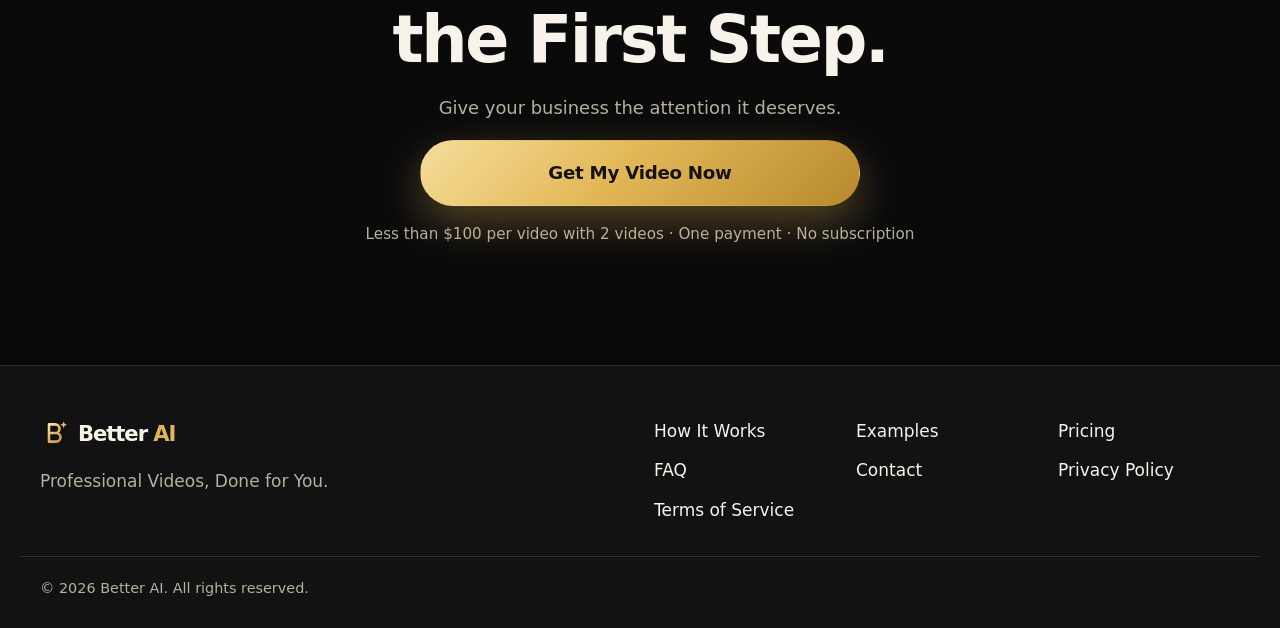
==== commit be3b3fe8: "Update test site: Better AI, launch spots, new order flow, UI polish" ====
--- a/index.html
+++ b/index.html
@@ -6,22 +6,22 @@
 <meta name="viewport" content="width=device-width, initial-scale=1, viewport-fit=cover">
 <script>try{if(localStorage.getItem('vm_theme')==='light')document.documentElement.setAttribute('data-theme','light')}catch(e){}</script>
 <script src="assets/js/i18n.js"></script>
-<title>Velmio | Professional Videos for Your Business, Done for You</title>
+<title>Better AI | Professional Videos for Your Business, Done for You</title>
 <meta name="description" content="Finally, you can get a professional video for your business. Tell us about your business and our team prepares a ready-to-post promo video for you.">
 <meta name="theme-color" content="#0A0A0B">
 
 
 <meta property="og:type" content="website">
-<meta property="og:site_name" content="Velmio">
-<meta property="og:title" content="Velmio | Professional Videos for Your Business, Done for You">
+<meta property="og:site_name" content="Better AI">
+<meta property="og:title" content="Better AI | Professional Videos for Your Business, Done for You">
 <meta property="og:description" content="Finally, you can get a professional video for your business. Tell us about your business and our team prepares a ready-to-post promo video for you.">
 
 <meta property="og:image:width" content="1200">
 <meta property="og:image:height" content="630">
 <meta name="twitter:card" content="summary_large_image">
-<link rel="icon" href="favicon.svg?v=gold" type="image/svg+xml">
-<link rel="icon" href="favicon-48.png?v=gold" sizes="48x48" type="image/png">
-<link rel="apple-touch-icon" href="apple-touch-icon.png?v=gold">
+<link rel="icon" href="favicon.svg?v=b1" type="image/svg+xml">
+<link rel="icon" href="favicon-48.png?v=b1" sizes="48x48" type="image/png">
+<link rel="apple-touch-icon" href="apple-touch-icon.png?v=b1">
 <link rel="preload" href="assets/fonts/sora.woff2" as="font" type="font/woff2" crossorigin>
 <link rel="preload" href="assets/fonts/dm-sans.woff2" as="font" type="font/woff2" crossorigin>
 <link rel="stylesheet" href="assets/css/style.css">
@@ -36,15 +36,15 @@
 
 <header class="nav-wrap" data-nav>
   <nav class="nav" aria-label="Main">
-    <a class="nav-brand" href="./" aria-label="Velmio home">
+    <a class="nav-brand" href="./" aria-label="Better AI home">
 <span class="logo">
-  <svg class="logo-mark" viewBox="0 0 40 40" width="30" height="30" aria-hidden="true"><defs><linearGradient id="vm-logo-nav" x1="6" y1="6" x2="34" y2="36" gradientUnits="userSpaceOnUse"><stop style="stop-color:var(--logo-a)"/><stop offset=".5" style="stop-color:var(--logo-b)"/><stop offset="1" style="stop-color:var(--logo-c)"/></linearGradient></defs><path d="M7 9.5 20 33 33 9.5" fill="none" stroke="url(#vm-logo-nav)" stroke-width="3.4" stroke-linecap="round" stroke-linejoin="round"/><path d="M15.2 10.2h9.6L20 19.6z" fill="url(#vm-logo-nav)" stroke="url(#vm-logo-nav)" stroke-width="2.2" stroke-linejoin="round"/></svg>
-  <span class="logo-word">velmio<em>.</em></span>
+  <svg class="logo-mark" viewBox="0 0 40 40" width="30" height="30" aria-hidden="true"><defs><linearGradient id="vm-logo-nav" x1="6" y1="6" x2="34" y2="36" gradientUnits="userSpaceOnUse"><stop style="stop-color:var(--logo-a)"/><stop offset=".5" style="stop-color:var(--logo-b)"/><stop offset="1" style="stop-color:var(--logo-c)"/></linearGradient></defs><path d="M12 8.5v23M12 8.5h8.2a5.8 5.8 0 0 1 0 11.6H12M12 20.1h9.6a5.7 5.7 0 0 1 0 11.4H12" fill="none" stroke="url(#vm-logo-nav)" stroke-width="3.4" stroke-linecap="round" stroke-linejoin="round"/><path d="M31.5 4.5l1.3 3.2 3.2 1.3-3.2 1.3-1.3 3.2-1.3-3.2-3.2-1.3 3.2-1.3z" fill="url(#vm-logo-nav)"/></svg>
+  <span class="logo-word">Better<em> AI</em></span>
 </span>
 </a>
     <div class="nav-links" id="nav-links">
       <a href="#how">How It Works</a>
-      <a href="#examples">Examples</a>
+      <a href="#more-examples">Examples</a>
       <a href="#pricing">Pricing</a>
       <a href="#faq">FAQ</a>
       <a class="btn btn-primary nav-menu-cta" href="#start" data-cta="nav_menu">Get My Video</a>
@@ -67,15 +67,19 @@
 
 <section class="section section-alt" id="examples" aria-labelledby="examples-title">
   <div class="wrap">
-    <div class="show-head reveal">
-      <h2 id="examples-title">Imagine Your Business <span class="grad">Looking Like This.</span></h2>
+    <div class="show-head show-top reveal">
+      <h1 id="examples-title">Imagine Your Business <span class="grad">Looking Like This.</span></h1>
+      <p class="show-promise">More revenue, or your money back.</p>
+    </div>
+    <div class="show-head show-checks reveal">
       <ul class="show-points">
-        <li>Made to grow your revenue, backed by our 14-Day Revenue Increase Guarantee.</li>
-        <li>Your finished video within 24 hours of your order.</li>
-        <li>Finally, a professional video for your business, made for you. No filming, no editing, no software.</li>
-        <li>Our team writes the script, adds the voiceover, and edits everything into a polished video.</li>
+        <li>Ready in 24 hours. Not weeks.</li>
+        <li>A professional video made for you. No filming. No editing. No software.</li>
+        <li>We write the script, add the voiceover, and edit everything for you.</li>
       </ul>
-      <p class="examples-intro">Sample videos we make for different businesses. Find yours and picture your brand in it.</p>
+    </div>
+    <div class="stamp-row">
+      <p class="stamp"><svg class="stamp-icon" viewBox="0 0 24 24" fill="none" stroke="currentColor" stroke-width="1.8" stroke-linecap="round" stroke-linejoin="round" aria-hidden="true"><path d="M12 3 4.5 6v5.5c0 4.6 3.2 8.4 7.5 9.5 4.3-1.1 7.5-4.9 7.5-9.5V6L12 3z"/><path d="m8.5 12 2.4 2.4 4.6-4.8"/></svg><span class="stamp-text"><span class="stamp-main">Made to grow your revenue.</span><span class="stamp-sub">30-Day Money-Back Guarantee</span></span></p>
     </div>
     
     <article class="sample sample-wide">
@@ -100,121 +104,18 @@
   </div>
 </div>
 
-      <h3>E-commerce &amp; Products</h3>
-      <p class="sample-desc">A product launch ad that shows real people using the earbuds and what makes them special.</p>
     </article>
     
-    <div class="gallery" role="group" aria-label="Example videos">
-      
-      <article class="sample">
-        <span class="tag tag-float">Sample video</span>
-        
-<div class="player" data-player="sample-2" data-autoplay="false" data-slide-ms="2200" role="group" aria-label="Real Estate &amp; Property example">
-  
-  <video src="assets/videos/example-real-estate.mp4" poster="assets/images/example-real-estate.webp" muted loop playsinline preload="metadata" width="540" height="960"></video>
-  
-  <div class="player-ui">
-    <button class="player-toggle" type="button" data-player-toggle aria-label="Play Real Estate &amp; Property example">
-      <svg class="i-play" viewBox="0 0 20 20" width="18" height="18" aria-hidden="true"><path d="M5 3.5v13a.8.8 0 0 0 1.2.7l11-6.5a.8.8 0 0 0 0-1.4l-11-6.5A.8.8 0 0 0 5 3.5z" fill="currentColor"/></svg>
-      <svg class="i-pause" viewBox="0 0 20 20" width="18" height="18" aria-hidden="true"><rect x="4" y="3" width="4.4" height="14" rx="1.2" fill="currentColor"/><rect x="11.6" y="3" width="4.4" height="14" rx="1.2" fill="currentColor"/></svg>
-    </button>
-    <div class="player-track" aria-hidden="true"><i data-player-fill></i></div>
-    <span class="player-time" data-player-time aria-hidden="true">0:00</span>
-    
-    <button class="player-toggle player-mute" type="button" data-player-mute aria-label="Turn sound on" aria-pressed="false">
-      <svg viewBox="0 0 20 20" width="18" height="18" aria-hidden="true"><path d="M3 8v4h3l4 3.5v-11L6 8z" fill="currentColor"/><path d="M13 7.5c1.2 1.4 1.2 3.6 0 5" fill="none" stroke="currentColor" stroke-width="1.6" stroke-linecap="round"/></svg>
-    </button>
-    
-  </div>
-</div>
-
-        <h3>Real Estate &amp; Property</h3>
-        <p class="sample-desc">A luxury tower promo that sells the views, the lifestyle, and the presale.</p>
-      </article>
-      
-      <article class="sample">
-        <span class="tag tag-float">Sample video</span>
-        
-<div class="player" data-player="sample-3" data-autoplay="false" data-slide-ms="2200" role="group" aria-label="Streaming &amp; Entertainment example">
-  
-  <video src="assets/videos/example-streaming.mp4" poster="assets/images/example-streaming.webp" muted loop playsinline preload="metadata" width="540" height="960"></video>
-  
-  <div class="player-ui">
-    <button class="player-toggle" type="button" data-player-toggle aria-label="Play Streaming &amp; Entertainment example">
-      <svg class="i-play" viewBox="0 0 20 20" width="18" height="18" aria-hidden="true"><path d="M5 3.5v13a.8.8 0 0 0 1.2.7l11-6.5a.8.8 0 0 0 0-1.4l-11-6.5A.8.8 0 0 0 5 3.5z" fill="currentColor"/></svg>
-      <svg class="i-pause" viewBox="0 0 20 20" width="18" height="18" aria-hidden="true"><rect x="4" y="3" width="4.4" height="14" rx="1.2" fill="currentColor"/><rect x="11.6" y="3" width="4.4" height="14" rx="1.2" fill="currentColor"/></svg>
-    </button>
-    <div class="player-track" aria-hidden="true"><i data-player-fill></i></div>
-    <span class="player-time" data-player-time aria-hidden="true">0:00</span>
-    
-    <button class="player-toggle player-mute" type="button" data-player-mute aria-label="Turn sound on" aria-pressed="false">
-      <svg viewBox="0 0 20 20" width="18" height="18" aria-hidden="true"><path d="M3 8v4h3l4 3.5v-11L6 8z" fill="currentColor"/><path d="M13 7.5c1.2 1.4 1.2 3.6 0 5" fill="none" stroke="currentColor" stroke-width="1.6" stroke-linecap="round"/></svg>
-    </button>
-    
-  </div>
-</div>
-
-        <h3>Streaming &amp; Entertainment</h3>
-        <p class="sample-desc">An app promo with bold characters and a clear free-pass offer at the end.</p>
-      </article>
-      
-      <article class="sample">
-        <span class="tag tag-float">Sample video</span>
-        
-<div class="player" data-player="sample-4" data-autoplay="false" data-slide-ms="2200" role="group" aria-label="Apps &amp; Games example">
-  
-  <video src="assets/videos/example-poker.mp4" poster="assets/images/example-poker.webp" muted loop playsinline preload="metadata" width="540" height="960"></video>
-  
-  <div class="player-ui">
-    <button class="player-toggle" type="button" data-player-toggle aria-label="Play Apps &amp; Games example">
-      <svg class="i-play" viewBox="0 0 20 20" width="18" height="18" aria-hidden="true"><path d="M5 3.5v13a.8.8 0 0 0 1.2.7l11-6.5a.8.8 0 0 0 0-1.4l-11-6.5A.8.8 0 0 0 5 3.5z" fill="currentColor"/></svg>
-      <svg class="i-pause" viewBox="0 0 20 20" width="18" height="18" aria-hidden="true"><rect x="4" y="3" width="4.4" height="14" rx="1.2" fill="currentColor"/><rect x="11.6" y="3" width="4.4" height="14" rx="1.2" fill="currentColor"/></svg>
-    </button>
-    <div class="player-track" aria-hidden="true"><i data-player-fill></i></div>
-    <span class="player-time" data-player-time aria-hidden="true">0:00</span>
-    
-    <button class="player-toggle player-mute" type="button" data-player-mute aria-label="Turn sound on" aria-pressed="false">
-      <svg viewBox="0 0 20 20" width="18" height="18" aria-hidden="true"><path d="M3 8v4h3l4 3.5v-11L6 8z" fill="currentColor"/><path d="M13 7.5c1.2 1.4 1.2 3.6 0 5" fill="none" stroke="currentColor" stroke-width="1.6" stroke-linecap="round"/></svg>
-    </button>
-    
-  </div>
-</div>
-
-        <h3>Apps &amp; Games</h3>
-        <p class="sample-desc">A game ad that shows the fun in seconds and ends with a Play Now button.</p>
-      </article>
-      
-      <article class="sample">
-        <span class="tag tag-float">Sample video</span>
-        
-<div class="player" data-player="sample-5" data-autoplay="false" data-slide-ms="2200" role="group" aria-label="Music &amp; Artists example">
-  
-  <video src="assets/videos/example-music.mp4" poster="assets/images/example-music.webp" muted loop playsinline preload="metadata" width="540" height="960"></video>
-  
-  <div class="player-ui">
-    <button class="player-toggle" type="button" data-player-toggle aria-label="Play Music &amp; Artists example">
-      <svg class="i-play" viewBox="0 0 20 20" width="18" height="18" aria-hidden="true"><path d="M5 3.5v13a.8.8 0 0 0 1.2.7l11-6.5a.8.8 0 0 0 0-1.4l-11-6.5A.8.8 0 0 0 5 3.5z" fill="currentColor"/></svg>
-      <svg class="i-pause" viewBox="0 0 20 20" width="18" height="18" aria-hidden="true"><rect x="4" y="3" width="4.4" height="14" rx="1.2" fill="currentColor"/><rect x="11.6" y="3" width="4.4" height="14" rx="1.2" fill="currentColor"/></svg>
-    </button>
-    <div class="player-track" aria-hidden="true"><i data-player-fill></i></div>
-    <span class="player-time" data-player-time aria-hidden="true">0:00</span>
-    
-    <button class="player-toggle player-mute" type="button" data-player-mute aria-label="Turn sound on" aria-pressed="false">
-      <svg viewBox="0 0 20 20" width="18" height="18" aria-hidden="true"><path d="M3 8v4h3l4 3.5v-11L6 8z" fill="currentColor"/><path d="M13 7.5c1.2 1.4 1.2 3.6 0 5" fill="none" stroke="currentColor" stroke-width="1.6" stroke-linecap="round"/></svg>
-    </button>
-    
-  </div>
-</div>
-
-        <h3>Music &amp; Artists</h3>
-        <p class="sample-desc">A song release teaser that tells a short story and sends fans to stream it.</p>
-      </article>
-      
-    </div>
+    <ul class="vsl-trust show-trust">
+      <li>No filming</li>
+      <li>No editing</li>
+      <li>No software to learn</li>
+      <li>Ready in 24 hours</li>
+    </ul>
     
 <div class="vsl-cta reveal">
   <a class="btn btn-primary btn-vsl" href="#start" data-cta="examples">Get My Video</a>
-  <p class="vsl-price">From $120 &middot; One payment &middot; No subscription</p>
+  <p class="vsl-price" data-price-swap>Less than $100 per video with 2 videos &middot; One payment &middot; No subscription</p>
 </div>
 
   </div>
@@ -224,7 +125,7 @@
   <div class="aurora" aria-hidden="true">
     <picture class="aurora-dark">
       <source media="(max-width: 767px)" srcset="assets/images/aurora-hero-900.webp" width="900" height="1300">
-      <img src="assets/images/aurora-hero-2000.webp" alt="" width="2000" height="1500" fetchpriority="high" decoding="async">
+      <img src="assets/images/aurora-hero-2000.webp" alt="" width="2000" height="1500" loading="lazy" decoding="async">
     </picture>
     <picture class="aurora-light">
       <source media="(max-width: 767px)" srcset="assets/images/aurora-hero-900-light.webp" width="900" height="1300">
@@ -234,10 +135,8 @@
 
   <div class="wrap vsl-grid">
     <div class="vsl-copy">
-      <p class="eyebrow">DONE-FOR-YOU VIDEOS FOR BUSINESS OWNERS</p>
-      <h1>Finally, You Can Get Your Business a <span class="grad">Professional Video.</span></h1>
+      <h2>Finally, You Can Get Your Business a <span class="grad">Professional Video.</span></h2>
       <p class="hero-sub">We prepare the video for you. You don't film, edit, or learn any software.</p>
-      <p class="lede">Come grow with us. Velmio is built for owners who want to make their business 10X more profitable.</p>
     </div>
 
     <div class="vsl-stage">
@@ -274,18 +173,185 @@
     </div>
 
     <div class="vsl-action" id="hero-cta">
-      <a class="btn btn-primary btn-vsl" href="#start" data-cta="hero_primary">Get My Video</a>
-      <p class="vsl-price">From $120 &middot; One payment &middot; No subscription</p>
-      <a class="vsl-guarantee" href="#guarantee"><svg class="" viewBox="0 0 24 24" fill="none" stroke="currentColor" stroke-width="1.8" stroke-linecap="round" stroke-linejoin="round" aria-hidden="true"><path d="M12 3 4.5 6v5.5c0 4.6 3.2 8.4 7.5 9.5 4.3-1.1 7.5-4.9 7.5-9.5V6L12 3z"/><path d="m8.5 12 2.4 2.4 4.6-4.8"/></svg><span>Backed by our 14-Day Revenue Increase Guarantee</span></a>
-      <ul class="vsl-trust">
-        <li>No filming</li>
-        <li>No editing</li>
-        <li>No software to learn</li>
-        <li>Ready in 24 hours</li>
-      </ul>
-    </div>
-  </div>
-</section>
+      <aside class="guarantee guarantee-big" aria-labelledby="promise-title">
+        <svg class="guarantee-icon" viewBox="0 0 24 24" fill="none" stroke="currentColor" stroke-width="1.8" stroke-linecap="round" stroke-linejoin="round" aria-hidden="true"><path d="M12 3 4.5 6v5.5c0 4.6 3.2 8.4 7.5 9.5 4.3-1.1 7.5-4.9 7.5-9.5V6L12 3z"/><path d="m8.5 12 2.4 2.4 4.6-4.8"/></svg>
+        <div>
+          <p class="promise-big" id="promise-title">Made to grow your revenue.</p>
+          <p class="promise-sub">Backed by our 14-Day Revenue Increase Guarantee and our 30-Day Money-Back Guarantee.</p>
+          <ul class="promise-list">
+            <li><span class="promise-days">14 days</span><span>Revenue not higher? We make you a new video for free.</span></li>
+            <li><span class="promise-days">30 days</span><span>Still no results? You get 100% of your money back.</span></li>
+          </ul>
+          <p class="guarantee-fine"><span>Conditions apply.</span> <a href="terms/#guarantee">See the full terms</a></p>
+        </div>
+      </aside>
+    </div>
+  </div>
+</section>
+
+<section class="section" id="more-examples" aria-labelledby="more-examples-title">
+  <div class="wrap">
+    <div class="show-head reveal">
+      <h2 id="more-examples-title">Videos We Make for Businesses Like Yours.</h2>
+      <p class="examples-intro">Sample videos we make for different businesses. Find yours and picture your brand in it.</p>
+    </div>
+    <div class="gallery" role="group" aria-label="Example videos">
+      
+      <article class="sample">
+        <span class="tag tag-float">Sample video</span>
+        
+<div class="player" data-player="sample-2" data-autoplay="false" data-slide-ms="2200" role="group" aria-label="Real Estate &amp; Property example">
+  
+  <video src="assets/videos/example-real-estate.mp4" poster="assets/images/example-real-estate.webp" muted loop playsinline preload="metadata" width="540" height="960"></video>
+  
+  <div class="player-ui">
+    <button class="player-toggle" type="button" data-player-toggle aria-label="Play Real Estate &amp; Property example">
+      <svg class="i-play" viewBox="0 0 20 20" width="18" height="18" aria-hidden="true"><path d="M5 3.5v13a.8.8 0 0 0 1.2.7l11-6.5a.8.8 0 0 0 0-1.4l-11-6.5A.8.8 0 0 0 5 3.5z" fill="currentColor"/></svg>
+      <svg class="i-pause" viewBox="0 0 20 20" width="18" height="18" aria-hidden="true"><rect x="4" y="3" width="4.4" height="14" rx="1.2" fill="currentColor"/><rect x="11.6" y="3" width="4.4" height="14" rx="1.2" fill="currentColor"/></svg>
+    </button>
+    <div class="player-track" aria-hidden="true"><i data-player-fill></i></div>
+    <span class="player-time" data-player-time aria-hidden="true">0:00</span>
+    
+    <button class="player-toggle player-mute" type="button" data-player-mute aria-label="Turn sound on" aria-pressed="false">
+      <svg viewBox="0 0 20 20" width="18" height="18" aria-hidden="true"><path d="M3 8v4h3l4 3.5v-11L6 8z" fill="currentColor"/><path d="M13 7.5c1.2 1.4 1.2 3.6 0 5" fill="none" stroke="currentColor" stroke-width="1.6" stroke-linecap="round"/></svg>
+    </button>
+    
+  </div>
+</div>
+
+        <h3>Real Estate &amp; Property</h3>
+        <p class="sample-desc">A luxury tower promo that sells the views, the lifestyle, and the presale.</p>
+      </article>
+      
+      <article class="sample">
+        <span class="tag tag-float">Sample video</span>
+        
+<div class="player" data-player="sample-3" data-autoplay="false" data-slide-ms="2200" role="group" aria-label="Streaming &amp; Entertainment example">
+  
+  <video src="assets/videos/example-streaming.mp4" poster="assets/images/example-streaming.webp" muted loop playsinline preload="metadata" width="540" height="960"></video>
+  
+  <div class="player-ui">
+    <button class="player-toggle" type="button" data-player-toggle aria-label="Play Streaming &amp; Entertainment example">
+      <svg class="i-play" viewBox="0 0 20 20" width="18" height="18" aria-hidden="true"><path d="M5 3.5v13a.8.8 0 0 0 1.2.7l11-6.5a.8.8 0 0 0 0-1.4l-11-6.5A.8.8 0 0 0 5 3.5z" fill="currentColor"/></svg>
+      <svg class="i-pause" viewBox="0 0 20 20" width="18" height="18" aria-hidden="true"><rect x="4" y="3" width="4.4" height="14" rx="1.2" fill="currentColor"/><rect x="11.6" y="3" width="4.4" height="14" rx="1.2" fill="currentColor"/></svg>
+    </button>
+    <div class="player-track" aria-hidden="true"><i data-player-fill></i></div>
+    <span class="player-time" data-player-time aria-hidden="true">0:00</span>
+    
+    <button class="player-toggle player-mute" type="button" data-player-mute aria-label="Turn sound on" aria-pressed="false">
+      <svg viewBox="0 0 20 20" width="18" height="18" aria-hidden="true"><path d="M3 8v4h3l4 3.5v-11L6 8z" fill="currentColor"/><path d="M13 7.5c1.2 1.4 1.2 3.6 0 5" fill="none" stroke="currentColor" stroke-width="1.6" stroke-linecap="round"/></svg>
+    </button>
+    
+  </div>
+</div>
+
+        <h3>Streaming &amp; Entertainment</h3>
+        <p class="sample-desc">An app promo with bold characters and a clear free-pass offer at the end.</p>
+      </article>
+      
+      <article class="sample">
+        <span class="tag tag-float">Sample video</span>
+        
+<div class="player" data-player="sample-4" data-autoplay="false" data-slide-ms="2200" role="group" aria-label="Apps &amp; Games example">
+  
+  <video src="assets/videos/example-poker.mp4" poster="assets/images/example-poker.webp" muted loop playsinline preload="metadata" width="540" height="960"></video>
+  
+  <div class="player-ui">
+    <button class="player-toggle" type="button" data-player-toggle aria-label="Play Apps &amp; Games example">
+      <svg class="i-play" viewBox="0 0 20 20" width="18" height="18" aria-hidden="true"><path d="M5 3.5v13a.8.8 0 0 0 1.2.7l11-6.5a.8.8 0 0 0 0-1.4l-11-6.5A.8.8 0 0 0 5 3.5z" fill="currentColor"/></svg>
+      <svg class="i-pause" viewBox="0 0 20 20" width="18" height="18" aria-hidden="true"><rect x="4" y="3" width="4.4" height="14" rx="1.2" fill="currentColor"/><rect x="11.6" y="3" width="4.4" height="14" rx="1.2" fill="currentColor"/></svg>
+    </button>
+    <div class="player-track" aria-hidden="true"><i data-player-fill></i></div>
+    <span class="player-time" data-player-time aria-hidden="true">0:00</span>
+    
+    <button class="player-toggle player-mute" type="button" data-player-mute aria-label="Turn sound on" aria-pressed="false">
+      <svg viewBox="0 0 20 20" width="18" height="18" aria-hidden="true"><path d="M3 8v4h3l4 3.5v-11L6 8z" fill="currentColor"/><path d="M13 7.5c1.2 1.4 1.2 3.6 0 5" fill="none" stroke="currentColor" stroke-width="1.6" stroke-linecap="round"/></svg>
+    </button>
+    
+  </div>
+</div>
+
+        <h3>Apps &amp; Games</h3>
+        <p class="sample-desc">A game ad that shows the fun in seconds and ends with a Play Now button.</p>
+      </article>
+      
+      <article class="sample">
+        <span class="tag tag-float">Sample video</span>
+        
+<div class="player" data-player="sample-5" data-autoplay="false" data-slide-ms="2200" role="group" aria-label="Music &amp; Artists example">
+  
+  <video src="assets/videos/example-music.mp4" poster="assets/images/example-music.webp" muted loop playsinline preload="metadata" width="540" height="960"></video>
+  
+  <div class="player-ui">
+    <button class="player-toggle" type="button" data-player-toggle aria-label="Play Music &amp; Artists example">
+      <svg class="i-play" viewBox="0 0 20 20" width="18" height="18" aria-hidden="true"><path d="M5 3.5v13a.8.8 0 0 0 1.2.7l11-6.5a.8.8 0 0 0 0-1.4l-11-6.5A.8.8 0 0 0 5 3.5z" fill="currentColor"/></svg>
+      <svg class="i-pause" viewBox="0 0 20 20" width="18" height="18" aria-hidden="true"><rect x="4" y="3" width="4.4" height="14" rx="1.2" fill="currentColor"/><rect x="11.6" y="3" width="4.4" height="14" rx="1.2" fill="currentColor"/></svg>
+    </button>
+    <div class="player-track" aria-hidden="true"><i data-player-fill></i></div>
+    <span class="player-time" data-player-time aria-hidden="true">0:00</span>
+    
+    <button class="player-toggle player-mute" type="button" data-player-mute aria-label="Turn sound on" aria-pressed="false">
+      <svg viewBox="0 0 20 20" width="18" height="18" aria-hidden="true"><path d="M3 8v4h3l4 3.5v-11L6 8z" fill="currentColor"/><path d="M13 7.5c1.2 1.4 1.2 3.6 0 5" fill="none" stroke="currentColor" stroke-width="1.6" stroke-linecap="round"/></svg>
+    </button>
+    
+  </div>
+</div>
+
+        <h3>Music &amp; Artists</h3>
+        <p class="sample-desc">A song release teaser that tells a short story and sends fans to stream it.</p>
+      </article>
+      
+    </div>
+  </div>
+</section>
+
+<section class="section section-alt" id="in-feed" aria-labelledby="in-feed-title">
+  <div class="wrap">
+    <div class="show-head reveal">
+      <h2 id="in-feed-title">See How It Looks <span class="grad">When You Post.</span></h2>
+      <p class="examples-intro">Every video is made for the feed, Reels, and Stories on Facebook, Instagram, and TikTok. Here's how sample videos look to your customers.</p>
+    </div>
+    <div class="phones">
+      <figure class="phone reveal">
+        <div class="phone-screen phone-feed">
+          <div class="feed-head">
+            <span class="feed-avatar" aria-hidden="true">YB</span>
+            <span class="feed-who"><strong>Your Business</strong><small>Sponsored</small></span>
+            <span class="feed-more" aria-hidden="true">&middot;&middot;&middot;</span>
+          </div>
+          <p class="feed-caption">Your caption goes here. Tell people what's new and where to find you.</p>
+          <div class="feed-media">
+            <span class="tag tag-float">Sample video</span>
+            <video data-inview-play src="assets/videos/example-real-estate.mp4" poster="assets/images/example-real-estate.webp" muted loop playsinline preload="none" width="540" height="960" aria-label="Sample real estate video in a feed post"></video>
+          </div>
+          <div class="feed-cta"><span translate="no">yourbusiness.com</span><b>Learn More</b></div>
+          <div class="feed-actions" aria-hidden="true">
+            <span><svg viewBox="0 0 24 24" width="18" height="18" fill="none" stroke="currentColor" stroke-width="1.8" stroke-linecap="round" stroke-linejoin="round" aria-hidden="true"><path d="M7 10v10H4V10zM7 10l4-7c1.5 0 2.5 1 2.2 2.6L12.6 9H19a2 2 0 0 1 2 2.3l-1.2 6.6A2.5 2.5 0 0 1 17.3 20H7"/></svg><span>Like</span></span>
+            <span><svg viewBox="0 0 24 24" width="18" height="18" fill="none" stroke="currentColor" stroke-width="1.8" stroke-linecap="round" stroke-linejoin="round" aria-hidden="true"><path d="M4 5h16v11H9l-5 4z"/></svg><span>Comment</span></span>
+            <span><svg viewBox="0 0 24 24" width="18" height="18" fill="none" stroke="currentColor" stroke-width="1.8" stroke-linecap="round" stroke-linejoin="round" aria-hidden="true"><path d="M14 5l6 6-6 6M20 11H10a6 6 0 0 0-6 6v2"/></svg><span>Share</span></span>
+          </div>
+        </div>
+        <figcaption>In the feed</figcaption>
+      </figure>
+      <figure class="phone reveal">
+        <div class="phone-screen phone-reel">
+          <video data-inview-play src="assets/videos/example-poker.mp4" poster="assets/images/example-poker.webp" muted loop playsinline preload="none" width="540" height="960" aria-label="Sample game video shown full screen"></video>
+          <span class="tag tag-float">Sample video</span>
+          <div class="reel-side" aria-hidden="true"><svg viewBox="0 0 24 24" width="18" height="18" fill="none" stroke="currentColor" stroke-width="1.8" stroke-linecap="round" stroke-linejoin="round" aria-hidden="true"><path d="M12 20s-7-4.4-7-10a4 4 0 0 1 7-2.6A4 4 0 0 1 19 10c0 5.6-7 10-7 10z"/></svg><svg viewBox="0 0 24 24" width="18" height="18" fill="none" stroke="currentColor" stroke-width="1.8" stroke-linecap="round" stroke-linejoin="round" aria-hidden="true"><path d="M4 5h16v11H9l-5 4z"/></svg><svg viewBox="0 0 24 24" width="18" height="18" fill="none" stroke="currentColor" stroke-width="1.8" stroke-linecap="round" stroke-linejoin="round" aria-hidden="true"><path d="M14 5l6 6-6 6M20 11H10a6 6 0 0 0-6 6v2"/></svg></div>
+          <div class="reel-info">
+            <strong>Your Business</strong>
+            <p>Your caption goes here.</p>
+            <b>Learn More</b>
+          </div>
+        </div>
+        <figcaption>In Reels and Stories</figcaption>
+      </figure>
+    </div>
+    <p class="phones-note">Mockups for illustration. Your video is a vertical 9:16 MP4 you post from your own accounts.</p>
+  </div>
+</section>
+
+
 
 <section class="section" id="why" aria-labelledby="why-title">
   <div class="wrap-mid">
@@ -320,13 +386,13 @@
     <div class="vsl-table-wrap reveal">
       <table class="vsl-table">
         <thead>
-          <tr><td></td><th scope="col">Video agency</th><th scope="col">Do-it-yourself tools</th><th scope="col" translate="no">Velmio</th></tr>
+          <tr><td></td><th scope="col">Video agency</th><th scope="col">Do-it-yourself tools</th><th scope="col" translate="no">Better AI</th></tr>
         </thead>
         <tbody>
           <tr><th scope="row">Who does the work</th><td>Their crew</td><td>You</td><td>Our team</td></tr>
           <tr><th scope="row">Filming needed</th><td>Usually</td><td>No</td><td>No</td></tr>
           <tr><th scope="row">Software to learn</th><td>No</td><td>Yes</td><td>No</td></tr>
-          <tr><th scope="row">Cost</th><td>Often thousands</td><td>Your time, every time</td><td>From $120</td></tr>
+          <tr><th scope="row">Cost</th><td>Often thousands</td><td>Your time, every time</td><td data-price-swap>From $120</td></tr>
         </tbody>
       </table>
     </div>
@@ -342,7 +408,7 @@
     
 <div class="vsl-cta reveal">
   <a class="btn btn-primary btn-vsl" href="#start" data-cta="service">Get My Video</a>
-  <p class="vsl-price">From $120 &middot; One payment &middot; No subscription</p>
+  <p class="vsl-price" data-price-swap>Less than $100 per video with 2 videos &middot; One payment &middot; No subscription</p>
 </div>
 
   </div>
@@ -411,19 +477,19 @@
 
 <section class="section" id="how" aria-labelledby="how-title">
   <div class="wrap">
-    <h2 id="how-title" class="reveal center">Your Video in 3 Simple Steps</h2>
+    <h2 id="how-title" class="reveal center">Your Video in 4 Simple Steps</h2>
     <ol class="steps">
       <li class="step reveal">
         <span class="step-node">
 <svg class="icon" viewBox="0 0 32 32" width="32" height="32" fill="none" stroke="currentColor" stroke-width="1.8" stroke-linecap="round" stroke-linejoin="round" aria-hidden="true">
-<rect x="4" y="9" width="17" height="18" rx="3.5"/><path d="m4 22 5-5 4 4 3-3 5 5"/><circle cx="10" cy="14" r="1.6"/><path d="M26 18V5m-4 4 4-4 4 4"/>
+<path d="M5 14h22v13H5z"/><path d="M3 14 6.5 5h19L29 14"/><path d="M13 27v-7h6v7"/><path d="M3 14c0 2 1.6 3.5 3.5 3.5S10 16 10 14c0 2 1.6 3.5 3.5 3.5S17 16 17 14c0 2 1.6 3.5 3.5 3.5S24 16 24 14c0 2 1.6 3.5 3.5 3.5"/>
 
 </svg>
 </span>
         <div class="step-card">
           <p class="step-num">STEP 01</p>
-          <h3>Share Your Details</h3>
-          <p>Tell us about your business and add your logo, photos, and product images.</p>
+          <h3>Share Your Business Details</h3>
+          <p>Tell us your name, business, website, category, email, and phone.</p>
         </div>
       </li>
       <li class="step reveal">
@@ -436,7 +502,20 @@
         <div class="step-card">
           <p class="step-num">STEP 02</p>
           <h3>Choose Your Package and Pay</h3>
-          <p>Pick 1 or 2 videos and complete one simple payment.</p>
+          <p>Pick 1 or 2 videos on the payment page and pay once. No subscription.</p>
+        </div>
+      </li>
+      <li class="step reveal">
+        <span class="step-node">
+<svg class="icon" viewBox="0 0 32 32" width="32" height="32" fill="none" stroke="currentColor" stroke-width="1.8" stroke-linecap="round" stroke-linejoin="round" aria-hidden="true">
+<rect x="4" y="9" width="17" height="18" rx="3.5"/><path d="m4 22 5-5 4 4 3-3 5 5"/><circle cx="10" cy="14" r="1.6"/><path d="M26 18V5m-4 4 4-4 4 4"/>
+
+</svg>
+</span>
+        <div class="step-card">
+          <p class="step-num">STEP 03</p>
+          <h3>Send Your Logo and Images</h3>
+          <p>After paying, add your logo, photos, product images, and any extra details. All optional.</p>
         </div>
       </li>
       <li class="step reveal">
@@ -447,7 +526,7 @@
 </svg>
 </span>
         <div class="step-card">
-          <p class="step-num">STEP 03</p>
+          <p class="step-num">STEP 04</p>
           <h3>We Prepare Your Video</h3>
           <p>Our team writes the script, adds the voiceover, edits everything, and emails you the finished video within 24 hours.</p>
         </div>
@@ -456,7 +535,7 @@
     
 <div class="vsl-cta reveal">
   <a class="btn btn-primary btn-vsl" href="#start" data-cta="steps">Get My Video</a>
-  <p class="vsl-price">From $120 &middot; One payment &middot; No subscription</p>
+  <p class="vsl-price" data-price-swap>Less than $100 per video with 2 videos &middot; One payment &middot; No subscription</p>
 </div>
 
   </div>
@@ -465,12 +544,12 @@
 <section class="section section-alt" id="start" aria-labelledby="start-title">
   <div class="wrap-mid">
     <h2 id="start-title" class="reveal center">Let's Create Something for Your Business.</h2>
-    <p class="section-sub center reveal">Tell us a little about your business, then choose your package.</p>
+    <p class="section-sub center reveal">Tell us about your business, choose your package and pay, then send us your logo and images.</p>
     <div class="ob-card">
       <ol class="ob-steps" aria-label="Your order">
         <li class="is-on">Your business</li>
-        <li>Your package</li>
         <li>Payment</li>
+        <li>Your files</li>
         <li>Confirmed</li>
       </ol>
 
@@ -517,65 +596,12 @@
           </div>
         </div>
 
-        <h3 class="ob-sub">Logo and images (optional)</h3>
-        <p class="ob-help">Up to 6 images in each box. JPG, PNG, or WebP, under 10 MB.</p>
-        <div class="ob-files">
-          <div class="ob-file">
-            <span class="ob-file-label">Your logo</span>
-            <label class="ob-file-btn">Choose file<input class="visually-hidden" id="o-logo" type="file" accept="image/jpeg,image/png,image/webp,image/svg+xml"></label>
-            <small data-file-count="o-logo">No file chosen</small>
-            <p class="field-error" id="o-logo-error" hidden></p>
-          </div>
-          <div class="ob-file">
-            <span class="ob-file-label">Business photos</span>
-            <label class="ob-file-btn">Choose files<input class="visually-hidden" id="o-photos" type="file" accept="image/jpeg,image/png,image/webp" multiple></label>
-            <small data-file-count="o-photos">No file chosen</small>
-            <p class="field-error" id="o-photos-error" hidden></p>
-          </div>
-          <div class="ob-file">
-            <span class="ob-file-label">Product images</span>
-            <label class="ob-file-btn">Choose files<input class="visually-hidden" id="o-products" type="file" accept="image/jpeg,image/png,image/webp" multiple></label>
-            <small data-file-count="o-products">No file chosen</small>
-            <p class="field-error" id="o-products-error" hidden></p>
-          </div>
-        </div>
-
-        <details class="ob-more">
-          <summary>Add more details (optional)</summary>
-          <div class="field">
-            <label for="o-description">Short description of your business</label>
-            <textarea id="o-description" rows="3" maxlength="1000"></textarea>
-          </div>
-          <div class="ob-grid">
-            <div class="field"><label for="o-instagram">Instagram link</label><input id="o-instagram" type="text" inputmode="url" maxlength="300"></div>
-            <div class="field"><label for="o-facebook">Facebook link</label><input id="o-facebook" type="text" inputmode="url" maxlength="300"></div>
-            <div class="field">
-              <label for="o-language">Preferred video language</label>
-              <select id="o-language" translate="no">
-                <option value="English">English</option>
-                <option value="Spanish">Español</option>
-                <option value="French">Français</option>
-                <option value="German">Deutsch</option>
-                <option value="Portuguese">Português</option>
-                <option value="Italian">Italiano</option>
-                <option value="Dutch">Nederlands</option>
-                <option value="Indonesian">Bahasa Indonesia</option>
-                <option value="Japanese">日本語</option>
-                <option value="Chinese">中文</option>
-                <option value="Arabic">العربية</option>
-              </select>
-            </div>
-            <div class="field"><label for="o-audience">Target audience</label><input id="o-audience" type="text" maxlength="300"></div>
-          </div>
-          <div class="field"><label for="o-objective">Main marketing goal</label><input id="o-objective" type="text" maxlength="300"></div>
-        </details>
-
         <div class="hp" aria-hidden="true">
           <label for="o-company">Company</label>
           <input id="o-company" type="text" tabindex="-1" autocomplete="off">
         </div>
         <p class="form-error" id="ob-error" role="alert" hidden></p>
-        <button class="btn btn-primary btn-vsl ob-next" type="submit" id="ob-submit">Continue</button>
+        <button class="btn btn-primary btn-vsl ob-next" type="submit" id="ob-submit">Continue to Payment</button>
         <p class="ob-fine"><span>By continuing you agree to the</span> <a href="terms/">Terms</a> <span>and</span> <a href="privacy/">Privacy Policy</a><span>, and to receive emails about your order.</span></p>
       </form>
 
@@ -585,7 +611,7 @@
         <p class="ob-status" id="ob-status" aria-live="polite"></p>
       </div>
 
-      <div id="ob-review" hidden>
+      <div id="ob-payment" hidden>
         <section class="ob-analysis" id="ob-analysis" hidden>
           <h3>We Understand Your Business!</h3>
           <dl>
@@ -597,16 +623,13 @@
           </dl>
         </section>
         <p class="ob-help" id="ob-need-details" hidden>We couldn't read your website, so our team will review your details personally.</p>
-        <fieldset class="plan-pick">
+        <fieldset class="plan-pick" data-price-swap>
           <legend>Choose Your Package</legend>
           <label><input type="radio" name="ob-plan" id="ob-plan-single" value="single" checked><span><strong>1 Video</strong><small>$120 one payment</small></span></label>
           <label><input type="radio" name="ob-plan" id="ob-plan-double" value="double"><span><strong>2 Videos</strong><small>$199 one payment</small></span></label>
         </fieldset>
-        <button class="btn btn-primary btn-vsl ob-next" type="button" id="ob-to-pay">Continue to Payment</button>
-      </div>
-
-      <div id="ob-payment" hidden>
-        <section class="ob-summary" aria-label="Order summary">
+
+        <section class="ob-summary" aria-label="Order summary" data-price-swap>
           <h3>Order summary</h3>
           <p class="ob-sum-line" data-sum-plan="single" hidden><span>1 Video</span><span>$120</span></p>
           <p class="ob-sum-line" data-sum-plan="double" hidden><span>2 Videos</span><span>$199</span></p>
@@ -669,7 +692,69 @@
 
         <p class="form-error" id="ob-pay-error" role="alert" hidden></p>
         <button class="btn btn-primary btn-vsl ob-next" type="button" id="ob-pay">Pay</button>
-        <button class="auth-link ob-back" type="button" id="ob-back">Back</button>
+      </div>
+
+      <div id="ob-files" hidden>
+        <p class="ob-paid"><span aria-hidden="true">✓</span> <span>Payment received</span></p>
+        <h3 class="ob-files-title">Now send us your logo and images</h3>
+        <p class="ob-help">They help us match the video to your brand. Everything here is optional. You can also reply to your confirmation email with files later.</p>
+        <form id="ob-files-form" novalidate>
+          <h3 class="ob-sub">Logo and images (optional)</h3>
+          <p class="ob-help">Up to 6 images in each box. JPG, PNG, or WebP, under 10 MB.</p>
+          <div class="ob-files">
+            <div class="ob-file">
+              <span class="ob-file-label">Your logo</span>
+              <label class="ob-file-btn">Choose file<input class="visually-hidden" id="o-logo" type="file" accept="image/jpeg,image/png,image/webp,image/svg+xml"></label>
+              <small data-file-count="o-logo">No file chosen</small>
+              <p class="field-error" id="o-logo-error" hidden></p>
+            </div>
+            <div class="ob-file">
+              <span class="ob-file-label">Business photos</span>
+              <label class="ob-file-btn">Choose files<input class="visually-hidden" id="o-photos" type="file" accept="image/jpeg,image/png,image/webp" multiple></label>
+              <small data-file-count="o-photos">No file chosen</small>
+              <p class="field-error" id="o-photos-error" hidden></p>
+            </div>
+            <div class="ob-file">
+              <span class="ob-file-label">Product images</span>
+              <label class="ob-file-btn">Choose files<input class="visually-hidden" id="o-products" type="file" accept="image/jpeg,image/png,image/webp" multiple></label>
+              <small data-file-count="o-products">No file chosen</small>
+              <p class="field-error" id="o-products-error" hidden></p>
+            </div>
+          </div>
+
+          <details class="ob-more" open>
+            <summary>Add more details (optional)</summary>
+            <div class="field">
+              <label for="o-description">Short description of your business</label>
+              <textarea id="o-description" rows="3" maxlength="1000"></textarea>
+            </div>
+            <div class="ob-grid">
+              <div class="field"><label for="o-instagram">Instagram link</label><input id="o-instagram" type="text" inputmode="url" maxlength="300"></div>
+              <div class="field"><label for="o-facebook">Facebook link</label><input id="o-facebook" type="text" inputmode="url" maxlength="300"></div>
+              <div class="field">
+                <label for="o-language">Preferred video language</label>
+                <select id="o-language" translate="no">
+                  <option value="English">English</option>
+                  <option value="Spanish">Español</option>
+                  <option value="French">Français</option>
+                  <option value="German">Deutsch</option>
+                  <option value="Portuguese">Português</option>
+                  <option value="Italian">Italiano</option>
+                  <option value="Dutch">Nederlands</option>
+                  <option value="Indonesian">Bahasa Indonesia</option>
+                  <option value="Japanese">日本語</option>
+                  <option value="Chinese">中文</option>
+                  <option value="Arabic">العربية</option>
+                </select>
+              </div>
+              <div class="field"><label for="o-audience">Target audience</label><input id="o-audience" type="text" maxlength="300"></div>
+            </div>
+            <div class="field"><label for="o-objective">Main marketing goal</label><input id="o-objective" type="text" maxlength="300"></div>
+          </details>
+
+          <p class="form-error" id="ob-files-error" role="alert" hidden></p>
+          <button class="btn btn-primary btn-vsl ob-next" type="submit" id="ob-files-submit">Send and Finish</button>
+        </form>
       </div>
 
       <div class="ob-done" id="ob-done" hidden>
@@ -690,11 +775,21 @@
   <div class="wrap">
     <h2 id="pricing-title" class="reveal center">Choose Your Package</h2>
     <p class="section-sub center reveal">One payment. No subscription. We do the rest.</p>
-    <div class="plans">
+    <div class="offer-bar reveal" id="offer" data-offer data-spots="50" data-regular-single="890" data-regular-double="1500" data-under="100" data-regular-under="800">
+      <p class="offer-tag">Launch Special</p>
+      <p class="offer-title">Launch price for the first 50 orders</p>
+      <div class="offer-spots" data-spots-box hidden>
+        <p class="offer-count"><b data-spots-left></b> <span>of 50 spots left</span></p>
+        <div class="offer-meter" aria-hidden="true"><i data-spots-fill></i></div>
+      </div>
+      <p class="offer-note">When the spots are gone, prices go up to $890 for 1 video and $1,500 for 2 videos.</p>
+    </div>
+    <div class="plans" data-price-swap>
       <article class="plan reveal">
         <h3>1 Video</h3>
         <p class="plan-tag">Perfect to get started.</p>
-        <p class="plan-price"><span>$120</span> <small>one payment</small></p>
+        <p class="plan-price"><s class="plan-was" data-offer>$890</s> <span>$120</span> <small>one payment</small></p>
+        <p class="plan-save" data-offer>You save $770</p>
         <a class="btn btn-glass" href="#start" data-pick-plan="single" data-cta="pricing_single">Get My Video</a>
         <ul><li>1 professional promo video</li><li>Delivered within 24 hours</li><li>Script and voiceover prepared for you</li><li>Your logo and branding</li><li>Vertical 9:16 HD MP4 file</li><li>1 round of changes</li></ul>
       </article>
@@ -702,8 +797,9 @@
         <p class="plan-badge">Best value</p>
         <h3>2 Videos</h3>
         <p class="plan-tag">Two videos, two ways to sell.</p>
-        <p class="plan-price"><span>$199</span> <small>one payment</small></p>
-        <p class="plan-save">You save $41</p>
+        <p class="plan-price"><s class="plan-was" data-offer>$1,500</s> <span>$199</span> <small>one payment</small></p>
+        <p class="plan-save" data-offer>You save $1,301</p>
+        <p class="plan-save" data-after-offer>You save $280</p>
         <a class="btn btn-primary" href="#start" data-pick-plan="double" data-cta="pricing_double">Get My 2 Videos</a>
         <ul><li>2 professional promo videos</li><li>Delivered within 24 hours</li><li>Two different creative ideas</li><li>Script and voiceover prepared for you</li><li>Your logo and branding</li><li>Vertical 9:16 HD MP4 files</li><li>1 round of changes per video</li></ul>
       </article>
@@ -716,8 +812,9 @@
     <aside class="guarantee reveal" id="guarantee" aria-labelledby="guarantee-title">
       <svg class="guarantee-icon" viewBox="0 0 24 24" fill="none" stroke="currentColor" stroke-width="1.8" stroke-linecap="round" stroke-linejoin="round" aria-hidden="true"><path d="M12 3 4.5 6v5.5c0 4.6 3.2 8.4 7.5 9.5 4.3-1.1 7.5-4.9 7.5-9.5V6L12 3z"/><path d="m8.5 12 2.4 2.4 4.6-4.8"/></svg>
       <div>
-        <h3 id="guarantee-title">14-Day Revenue Increase Guarantee</h3>
+        <h3 id="guarantee-title">Grow Your Revenue, or Get Your Money Back</h3>
         <p>We're confident your video will grow your revenue. If your revenue in the 14 days after posting isn't higher than in the 14 days before, we'll make you a new video for free.</p>
+        <p>Still no increase after 30 days? We'll refund 100% of what you paid.</p>
         <p class="guarantee-fine"><span>Conditions apply.</span> <a href="terms/#guarantee">See the full terms</a></p>
       </div>
     </aside>
@@ -731,7 +828,7 @@
       
       <details>
         <summary>Is this an app I have to learn?</summary>
-        <p>No. Velmio is a service. You tell us about your business and our team prepares the video for you.</p>
+        <p>No. Better AI is a service. You tell us about your business and our team prepares the video for you.</p>
       </details>
       
       <details>
@@ -740,21 +837,6 @@
       </details>
       
       <details>
-        <summary>Can I use my existing business website?</summary>
-        <p>Yes. Share your website and our team will use it to understand your business.</p>
-      </details>
-      
-      <details>
-        <summary>Can I upload my own logo and product images?</summary>
-        <p>Yes. You can add your logo, business photos, and product images when you order.</p>
-      </details>
-      
-      <details>
-        <summary>Which social media platforms are supported?</summary>
-        <p>Instagram Reels, Facebook Reels, TikTok, and YouTube Shorts.</p>
-      </details>
-      
-      <details>
         <summary>How long will it take to make a video?</summary>
         <p>Within 24 hours of your order. We&#39;ll email you as soon as it&#39;s ready.</p>
       </details>
@@ -765,38 +847,8 @@
       </details>
       
       <details>
-        <summary>What format will I receive?</summary>
-        <p>A vertical 9:16, high-resolution MP4 file that&#39;s ready to post.</p>
-      </details>
-      
-      <details>
         <summary>Can I use the video for paid ads?</summary>
         <p>Yes. You own it, so you can run it as an ad under each platform&#39;s rules.</p>
-      </details>
-      
-      <details>
-        <summary>Do I need editing experience?</summary>
-        <p>No. Our team does all the editing for you.</p>
-      </details>
-      
-      <details>
-        <summary>How do you understand my business?</summary>
-        <p>We use the details, website, and images you send us, and we may use AI tools to help review them.</p>
-      </details>
-      
-      <details>
-        <summary>Does the video include a voiceover?</summary>
-        <p>Yes. Your script and voiceover are prepared for you.</p>
-      </details>
-      
-      <details>
-        <summary>When do I pay?</summary>
-        <p>You pay when you choose your package, after you share your business details.</p>
-      </details>
-      
-      <details>
-        <summary>Who owns the videos I make?</summary>
-        <p>You do. You keep the rights to your photos, your logo, and your finished videos.</p>
       </details>
       
       <details>
@@ -805,8 +857,13 @@
       </details>
       
       <details>
-        <summary>Can I get a refund?</summary>
-        <p>Paid videos can&#39;t be refunded once delivered, except where the law requires it.</p>
+        <summary>Is there a money-back guarantee?</summary>
+        <p>Yes. Post your video within 7 days and keep it up for 30 days. If your revenue in the 30 days after posting isn&#39;t higher than in the 30 days before, send us screenshots of both periods within 7 days and we&#39;ll refund 100% of what you paid for that order. One claim per order.</p>
+      </details>
+      
+      <details>
+        <summary>How many launch spots are there?</summary>
+        <p>The launch price is for the first 50 paid orders, and the page shows how many spots are left. Once they&#39;re gone, 1 video is $890 and 2 videos are $1,500. If you start your order while spots are left, you keep the launch price.</p>
       </details>
       
     </div>
@@ -828,7 +885,7 @@
     <h2 id="final-title">Your Goal Is 10X. Your Video Is the First Step.</h2>
     <p class="lede">Give your business the attention it deserves.</p>
     <a class="btn btn-primary btn-vsl" href="#start" data-cta="final">Get My Video Now</a>
-    <p class="vsl-price">From $120 &middot; One payment &middot; No subscription</p>
+    <p class="vsl-price" data-price-swap>Less than $100 per video with 2 videos &middot; One payment &middot; No subscription</p>
   </div>
 </section>
 
@@ -840,8 +897,8 @@
     <div class="footer-brand">
       
 <span class="logo">
-  <svg class="logo-mark" viewBox="0 0 40 40" width="30" height="30" aria-hidden="true"><defs><linearGradient id="vm-logo-footer" x1="6" y1="6" x2="34" y2="36" gradientUnits="userSpaceOnUse"><stop style="stop-color:var(--logo-a)"/><stop offset=".5" style="stop-color:var(--logo-b)"/><stop offset="1" style="stop-color:var(--logo-c)"/></linearGradient></defs><path d="M7 9.5 20 33 33 9.5" fill="none" stroke="url(#vm-logo-footer)" stroke-width="3.4" stroke-linecap="round" stroke-linejoin="round"/><path d="M15.2 10.2h9.6L20 19.6z" fill="url(#vm-logo-footer)" stroke="url(#vm-logo-footer)" stroke-width="2.2" stroke-linejoin="round"/></svg>
-  <span class="logo-word">velmio<em>.</em></span>
+  <svg class="logo-mark" viewBox="0 0 40 40" width="30" height="30" aria-hidden="true"><defs><linearGradient id="vm-logo-footer" x1="6" y1="6" x2="34" y2="36" gradientUnits="userSpaceOnUse"><stop style="stop-color:var(--logo-a)"/><stop offset=".5" style="stop-color:var(--logo-b)"/><stop offset="1" style="stop-color:var(--logo-c)"/></linearGradient></defs><path d="M12 8.5v23M12 8.5h8.2a5.8 5.8 0 0 1 0 11.6H12M12 20.1h9.6a5.7 5.7 0 0 1 0 11.4H12" fill="none" stroke="url(#vm-logo-footer)" stroke-width="3.4" stroke-linecap="round" stroke-linejoin="round"/><path d="M31.5 4.5l1.3 3.2 3.2 1.3-3.2 1.3-1.3 3.2-1.3-3.2-3.2-1.3 3.2-1.3z" fill="url(#vm-logo-footer)"/></svg>
+  <span class="logo-word">Better<em> AI</em></span>
 </span>
 
       <p>Professional Videos, Done for You.</p>
@@ -850,7 +907,7 @@
     </div>
     <nav class="footer-links" aria-label="Footer">
       <a href="#how">How It Works</a>
-      <a href="#examples">Examples</a>
+      <a href="#more-examples">Examples</a>
       <a href="#pricing">Pricing</a>
       <a href="#faq">FAQ</a>
       <a href="contact/">Contact</a>
@@ -860,7 +917,7 @@
     </nav>
   </div>
   <div class="wrap footer-base">
-    <p>&copy; 2026 Velmio. All rights reserved.</p>
+    <p>&copy; 2026 Better AI. All rights reserved.</p>
   </div>
 </footer>
 
@@ -879,4 +936,4 @@
   </div>
 </section>
 </body>
-</html>+</html>
--- a/assets/css/style.css
+++ b/assets/css/style.css
@@ -1,4 +1,4 @@
-/* Velmio. Midnight Aurora + Liquid Glass. Mobile first.
+/* Better AI. Midnight Aurora + Liquid Glass. Mobile first.
    Layout concept: one luminous ribbon runs behind a floating glass product
    panel; everything else stays dark, quiet and spacious. */
 @font-face { font-family: "Sora"; src: url("../fonts/sora.woff2") format("woff2"); font-weight: 100 800; font-display: swap; }
@@ -149,7 +149,7 @@
 .hero::after { content: ""; position: absolute; inset: auto 0 0; height: 220px; z-index: -1; background: linear-gradient(180deg, rgba(var(--bg-rgb), 0), var(--bg)); }
 .hero-copy { display: flex; flex-direction: column; align-items: center; gap: 12px; text-align: center; }
 .eyebrow { font: 600 .68rem/1.4 var(--head); letter-spacing: .16em; color: var(--lavender); }
-.hero h1 { max-width: 9.5em; }
+.hero h1, .hero h2 { max-width: 9.5em; }
 .grad { background: var(--text-grad); -webkit-background-clip: text; background-clip: text; color: transparent; padding-right: .06em; }
 .hero-sub { max-width: 30em; font: 500 clamp(1.02rem, .92rem + .55vw, 1.4rem)/1.38 var(--head); letter-spacing: -.02em; text-wrap: balance; }
 .lede { max-width: 40em; color: var(--muted); font-size: clamp(.95rem, .9rem + .3vw, 1.12rem); line-height: 1.5; }
@@ -235,11 +235,24 @@
 .show-points li::after { content: ""; position: absolute; inset-inline-start: 7px; top: .55em; width: 8px; height: 4px; border-left: 2px solid var(--on-gold); border-bottom: 2px solid var(--on-gold); transform: rotate(-45deg); }
 .show-cta { display: flex; flex-direction: column; align-items: center; gap: 10px; width: 100%; margin-top: 12px; }
 #examples .sample-wide { max-width: 1040px; margin-top: 48px; }
-@media (min-width: 1024px) { #examples .gallery { max-width: 1040px; margin-inline: auto; } }
+#more-examples .show-head h2 { max-width: 16em; }
+#more-examples .gallery { margin-top: 40px; }
+@media (min-width: 1024px) { #more-examples .gallery { max-width: 1040px; margin-inline: auto; } }
 .sample .player { box-shadow: 0 22px 50px var(--shadow-c), 0 0 0 1px rgba(var(--accent-rgb), .28); }
 .sample-wide .player { box-shadow: 0 30px 80px var(--shadow-c), 0 0 0 1px rgba(var(--accent-rgb), .4), 0 0 60px rgba(var(--accent-rgb), .12); }
 .sample h3 { color: var(--lede); }
 .sample-desc { margin-top: 4px; color: var(--muted); font-size: .88rem; line-height: 1.45; }
+.show-promise { max-width: 18em; font: 700 clamp(1.5rem, 1.05rem + 2vw, 2.45rem)/1.15 var(--head); letter-spacing: -.03em; background: var(--text-grad); -webkit-background-clip: text; background-clip: text; color: transparent; text-wrap: balance; }
+.guarantee-big { max-width: 880px; margin-top: 34px; padding: 26px 28px; gap: 22px; }
+.guarantee-big .guarantee-icon { width: 56px; height: 56px; }
+.guarantee .promise-big { margin-top: 0; color: var(--ivory); font: 800 clamp(1.7rem, 1.05rem + 2.7vw, 2.9rem)/1.08 var(--head); letter-spacing: -.035em; }
+.guarantee .promise-sub { margin-top: 10px; font-size: clamp(1.02rem, .95rem + .4vw, 1.25rem); }
+.promise-list { display: grid; gap: 10px; margin-top: 16px; }
+.promise-list li { display: flex; align-items: center; gap: 12px; color: var(--ivory); font: 600 clamp(1rem, .94rem + .3vw, 1.15rem)/1.4 var(--head); }
+.promise-days { flex: none; min-width: 84px; padding: 7px 12px; border-radius: 999px; background: var(--gold-grad); color: var(--on-gold); font: 700 .9rem/1 var(--head); text-align: center; }
+.guarantee-big .guarantee-fine { margin-top: 14px; }
+.show-more { margin-top: 34px; }
+@media (max-width: 599px) { .guarantee-big { flex-direction: column; gap: 14px; padding: 22px 20px; } .guarantee-big .guarantee-icon { width: 44px; height: 44px; } }
 .examples-intro { max-width: 34em; margin-top: 10px; color: var(--muted); font-size: 1.02rem; line-height: 1.5; }
 .eyebrow { display: inline-flex; align-items: center; gap: 10px; }
 .eyebrow::before, .eyebrow::after { content: ""; width: 26px; height: 1px; background: linear-gradient(90deg, transparent, var(--lavender)); }
@@ -276,7 +289,7 @@
 .hero-vsl { padding-bottom: 44px; }
 .vsl-grid { display: grid; gap: 22px; grid-template-areas: "copy" "stage" "action"; grid-template-columns: minmax(0, 1fr); }
 .vsl-copy { grid-area: copy; display: flex; flex-direction: column; align-items: center; gap: 12px; text-align: center; }
-.hero-vsl h1 { max-width: none; font-size: clamp(2.15rem, 1.5rem + 2.9vw, 4.2rem); line-height: 1.08; }
+.hero-vsl h1, .hero-vsl h2 { max-width: none; font-size: clamp(2.15rem, 1.5rem + 2.9vw, 4.2rem); line-height: 1.08; }
 .vsl-stage { grid-area: stage; position: relative; isolation: isolate; display: flex; flex-direction: column; align-items: center; gap: 14px; padding: 16px; border: 1px solid var(--glass-line); border-radius: 28px; background: var(--glass-strong); box-shadow: var(--shadow), inset 0 1px 0 rgba(var(--fg-rgb), .12); overflow: hidden; }
 .vsl-backdrop { position: absolute; inset: 0; z-index: -1; width: 100%; height: 100%; object-fit: cover; filter: blur(46px) saturate(1.25); opacity: .5; transform: scale(1.2); }
 .vsl-player { position: relative; width: min(290px, 78%); }
@@ -493,7 +506,7 @@
 html:lang(ar) h1, html:lang(ar) h2, html:lang(ar) h3 { line-height: 1.32; }
 html:lang(ja) h1, html:lang(ja) h2, html:lang(zh) h1, html:lang(zh) h2 { line-height: 1.24; }
 
-html:lang(ja) .hero h1, html:lang(zh) .hero h1 { word-break: keep-all; }
+html:lang(ja) .hero h1, html:lang(zh) .hero h1, html:lang(ja) .hero h2, html:lang(zh) .hero h2 { word-break: keep-all; }
 
 /* Right-to-left */
 [dir="rtl"] .logo-word, [dir="rtl"] #email, [dir="rtl"] #contact-email { direction: ltr; unicode-bidi: isolate; }
@@ -633,3 +646,175 @@
 
 /* Pricing reassurance row stays centered under the cards */
 .vsl-trust.vsl-assure { justify-content: center; }
+
+/* Example videos: bigger, two per row on wider screens */
+#more-examples .sample { flex-basis: min(82vw, 360px); }
+#more-examples .sample h3 { margin-top: 14px; font-size: 1.15rem; }
+#more-examples .sample-desc { font-size: .98rem; }
+@media (min-width: 700px) {
+  #more-examples .gallery { display: grid; grid-template-columns: repeat(2, minmax(0, 1fr)); gap: 36px 28px; max-width: 800px; margin-inline: auto; padding-inline: 0; overflow: visible; }
+  #more-examples .sample { flex: none; }
+}
+
+/* First section: checks above the video, quick facts row below it */
+.show-checks { margin-top: 22px; }
+.vsl-trust.show-trust { justify-content: center; max-width: 1040px; margin: 22px auto 0; font-size: clamp(.98rem, .92rem + .3vw, 1.12rem); }
+
+/* First section: the gold stamp, bigger checks, and a video that just plays */
+.show-top { position: relative; max-width: 1040px; }
+.stamp { --stamp-rot: -4deg; display: inline-flex; flex-direction: column; align-items: center; gap: 5px; max-width: 260px; margin-bottom: 4px; padding: 11px 18px 10px; border: 5px double var(--lavender); border-radius: 12px; background: rgba(var(--accent-rgb), .08); color: var(--lavender); text-align: center; text-transform: uppercase; transform: rotate(var(--stamp-rot)); box-shadow: 0 0 34px rgba(var(--accent-rgb), .22); }
+.stamp-main { font: 800 clamp(1rem, .9rem + .5vw, 1.22rem)/1.1 var(--head); letter-spacing: .03em; }
+.stamp-sub { font: 700 .72rem/1.25 var(--head); letter-spacing: .12em; opacity: .92; }
+.motion .stamp { animation: stamp-in .55s cubic-bezier(.2, 1.4, .4, 1) .3s both; }
+@keyframes stamp-in { from { opacity: 0; transform: rotate(calc(var(--stamp-rot) - 10deg)) scale(1.8); } to { opacity: 1; transform: rotate(var(--stamp-rot)) scale(1); } }
+#examples .show-checks .show-points { max-width: 34em; gap: 14px; }
+#examples .show-checks .show-points li { padding-inline-start: 38px; color: var(--ivory); font: 700 clamp(1.08rem, .95rem + .7vw, 1.45rem)/1.35 var(--head); letter-spacing: -.015em; }
+#examples .show-checks .show-points li::before { top: .18em; }
+#examples .show-checks .show-points li::after { top: .5em; }
+#examples .sample-wide + .show-trust { margin-top: 26px; }
+@media (prefers-reduced-motion: no-preference) { #examples .sample-wide .player-ui { display: none; } }
+
+/* The first section's heading is the page headline but keeps its size */
+#examples-title { max-width: 14em; font-size: clamp(1.85rem, 1.25rem + 2.4vw, 3.3rem); line-height: 1.12; letter-spacing: -.035em; }
+/* "Finally, You Can Get..." now sits mid-page */
+#main > .hero-vsl:not(:first-child) { padding-top: 72px; }
+.hero-vsl h2 { font-size: clamp(2rem, 1.4rem + 2.4vw, 3.5rem); }
+@media (min-width: 768px) { #main > .hero-vsl:not(:first-child) { padding-top: 96px; } }
+
+/* Stamp styled like the guarantee card */
+.stamp { --stamp-rot: 0deg; flex-direction: row; align-items: center; gap: 12px; max-width: 300px; padding: 12px 18px 12px 14px; border: 1px solid transparent; border-radius: var(--radius); background: linear-gradient(var(--violet), var(--violet)) padding-box, var(--gold-grad) border-box; color: var(--ivory); text-align: start; text-transform: none; box-shadow: 0 20px 60px rgba(var(--accent-rgb), .18); }
+.stamp-icon { flex: none; width: 38px; height: 38px; color: var(--lavender); }
+.stamp-text { display: flex; flex-direction: column; gap: 4px; }
+.stamp .stamp-main { color: var(--ivory); font: 800 clamp(1.05rem, .95rem + .5vw, 1.3rem)/1.1 var(--head); letter-spacing: -.02em; }
+.stamp .stamp-sub { color: var(--lavender); font: 700 .72rem/1.25 var(--head); letter-spacing: .07em; text-transform: uppercase; opacity: 1; }
+.show-top .stamp { max-width: min(400px, 100%); margin-bottom: 10px; }
+.hero-vsl .guarantee-big { position: relative; z-index: 1; margin-top: 40px; }
+
+/* Guarantee card in place of the button in "Finally, You Can Get..." */
+.vsl-action .guarantee-big { width: 100%; max-width: 640px; margin: 0; text-align: start; }
+.vsl-action .guarantee .promise-big { font-size: clamp(1.5rem, 1.1rem + 1.6vw, 2.25rem); }
+.vsl-action .guarantee .promise-sub { font-size: clamp(.98rem, .94rem + .2vw, 1.08rem); }
+@media (max-width: 767px) { .hero-vsl .vsl-grid { grid-template-areas: "copy" "action" "stage"; } }
+/* Compact guarantee card beside the video */
+.vsl-action .guarantee-big { max-width: 540px; padding: 18px 20px; gap: 14px; }
+.vsl-action .guarantee-big .guarantee-icon { width: 34px; height: 34px; }
+.vsl-action .guarantee .promise-big { font-size: clamp(1.3rem, 1.05rem + 1vw, 1.75rem); }
+.vsl-action .guarantee .promise-sub { margin-top: 6px; font-size: .9rem; line-height: 1.45; }
+.vsl-action .promise-list { gap: 8px; margin-top: 12px; }
+.vsl-action .promise-list li { gap: 10px; font-size: .92rem; line-height: 1.35; }
+.vsl-action .promise-days { min-width: 68px; padding: 6px 10px; font-size: .78rem; }
+.vsl-action .guarantee-big .guarantee-fine { margin-top: 10px; font-size: .8rem; }
+/* Stamp sits under the checks, right before the first video */
+.stamp-row { display: flex; justify-content: center; margin-top: 30px; }
+.stamp-row .stamp { max-width: min(400px, 100%); margin: 0; }
+#examples .stamp-row + .sample-wide { margin-top: 30px; }
+
+/* Launch offer with a real end date */
+html.offer-over [data-offer] { display: none !important; }
+html:not(.offer-over) [data-after-offer] { display: none !important; }
+.offer-bar { max-width: 760px; margin: 28px auto 0; padding: 22px 24px; border: 1px solid transparent; border-radius: var(--radius); background: linear-gradient(var(--violet), var(--violet)) padding-box, var(--gold-grad) border-box; box-shadow: 0 20px 60px rgba(var(--accent-rgb), .16); text-align: center; }
+.offer-tag { display: inline-block; padding: 6px 12px; border-radius: 999px; background: var(--gold-grad); color: var(--on-gold); font: 700 .78rem/1 var(--head); letter-spacing: .08em; text-transform: uppercase; }
+.offer-title { margin-top: 12px; font: 700 clamp(1.2rem, 1rem + .8vw, 1.6rem)/1.2 var(--head); letter-spacing: -.02em; }
+.offer-spots { max-width: 420px; margin: 14px auto 0; }
+.offer-count { display: flex; align-items: baseline; justify-content: center; gap: 8px; }
+.offer-count b { color: var(--lavender); font: 800 clamp(1.9rem, 1.5rem + 1.4vw, 2.6rem)/1 var(--head); font-variant-numeric: tabular-nums; }
+.offer-count span { color: var(--lede); font: 600 1rem/1.3 var(--head); }
+.offer-meter { height: 10px; margin-top: 10px; overflow: hidden; border: 1px solid var(--glass-line); border-radius: 999px; background: rgba(var(--bg-rgb), .55); }
+.offer-meter i { display: block; width: 0; height: 100%; border-radius: inherit; background: var(--gold-grad); transition: width .6s ease; }
+.offer-note { margin-top: 12px; color: var(--muted); font-size: .9rem; }
+.plan-price { flex-wrap: wrap; }
+.plan-was { color: var(--muted); font: 600 clamp(1.3rem, 1.1rem + .8vw, 1.7rem)/1 var(--head); text-decoration: line-through; text-decoration-color: var(--lavender); text-decoration-thickness: 2px; }
+
+/* Order step 3: files and details after payment */
+.ob-paid { display: inline-flex; align-items: center; gap: 8px; padding: 7px 14px; border-radius: 999px; background: rgba(var(--accent-rgb), .14); color: var(--lavender); font: 700 .86rem/1 var(--head); }
+.ob-files-title { margin-top: 14px; font-size: clamp(1.25rem, 1.1rem + .6vw, 1.55rem); }
+#ob-files .ob-help { margin-top: 6px; }
+#ob-files-form { margin-top: 8px; }
+#ob-payment .plan-pick { margin-bottom: 20px; }
+
+/* Four steps in a row on wide screens */
+@media (min-width: 1024px) {
+  .steps { grid-template-columns: repeat(4, minmax(0, 1fr)); gap: 18px; }
+  .steps::before { left: 12.5%; right: 12.5%; }
+}
+
+/* "See How It Looks When You Post": phone mockups with sample videos */
+.phones { display: flex; flex-wrap: wrap; justify-content: center; gap: 28px 36px; margin-top: 40px; }
+.phone { width: min(300px, 84vw); margin: 0; }
+.phone-screen { position: relative; aspect-ratio: 9 / 19; overflow: hidden; border: 10px solid #0D0D0F; border-radius: 42px; background: #18191A; color: #E4E6EB; box-shadow: 0 0 0 1px rgba(var(--accent-rgb), .35), 0 30px 70px var(--shadow-c); font-family: var(--body); }
+.phone-screen video { display: block; width: 100%; height: 100%; object-fit: cover; background: #000; }
+.phone-feed { display: flex; flex-direction: column; padding-top: 22px; }
+.feed-head { display: flex; align-items: center; gap: 10px; padding: 8px 12px; }
+.feed-avatar { display: grid; place-items: center; flex: none; width: 34px; height: 34px; border-radius: 50%; background: var(--gold-grad); color: #15120C; font: 800 .74rem/1 var(--head); }
+.feed-who { display: flex; flex-direction: column; min-width: 0; }
+.feed-who strong { font: 700 .84rem/1.2 var(--head); }
+.feed-who small { color: #B0B3B8; font-size: .7rem; }
+.feed-more { margin-inline-start: auto; color: #B0B3B8; font-weight: 700; letter-spacing: 1px; }
+.feed-caption { padding: 0 12px 10px; font-size: .78rem; line-height: 1.35; }
+.feed-media { position: relative; flex: 1; min-height: 0; background: #000; }
+.feed-cta { display: flex; align-items: center; justify-content: space-between; gap: 8px; padding: 9px 12px; background: #242526; color: #B0B3B8; font-size: .7rem; }
+.feed-cta b, .reel-info b { flex: none; padding: 6px 11px; border-radius: 7px; background: #3A3B3C; color: #E4E6EB; font: 700 .72rem/1 var(--head); }
+.feed-actions { display: flex; justify-content: space-around; padding: 9px 4px 12px; border-top: 1px solid #3A3B3C; color: #B0B3B8; font: 600 .7rem/1 var(--head); }
+.feed-actions > span { display: inline-flex; align-items: center; gap: 5px; }
+.feed-actions svg { width: 15px; height: 15px; }
+.phone-reel video { position: absolute; inset: 0; }
+.phone-reel::after { content: ""; position: absolute; inset: auto 0 0; height: 45%; background: linear-gradient(transparent, rgba(0, 0, 0, .7)); pointer-events: none; }
+.reel-side { position: absolute; z-index: 2; right: 10px; bottom: 96px; display: flex; flex-direction: column; gap: 18px; color: #fff; }
+.reel-side svg { width: 26px; height: 26px; filter: drop-shadow(0 1px 4px rgba(0, 0, 0, .6)); }
+.reel-info { position: absolute; z-index: 2; left: 12px; right: 52px; bottom: 16px; color: #fff; text-shadow: 0 1px 6px rgba(0, 0, 0, .7); }
+.reel-info strong { font: 700 .86rem/1.2 var(--head); }
+.reel-info p { margin-top: 4px; font-size: .76rem; line-height: 1.35; }
+.reel-info b { display: inline-block; margin-top: 10px; border: 1px solid rgba(255, 255, 255, .75); background: rgba(0, 0, 0, .25); color: #fff; text-shadow: none; }
+.phone .tag-float { z-index: 3; }
+.phone figcaption { margin-top: 14px; color: var(--lede); font: 600 .98rem/1.3 var(--head); text-align: center; }
+.phones-note { max-width: 40em; margin: 24px auto 0; color: var(--muted); font-size: .85rem; text-align: center; }
+/* Real results, shown only when real ones are added in site.json */
+.results { display: grid; gap: 18px; margin-top: 40px; }
+@media (min-width: 768px) { .results { grid-template-columns: repeat(auto-fit, minmax(260px, 1fr)); } }
+.result { padding: 22px; border: 1px solid var(--glass-line); border-radius: var(--radius); background: var(--glass); }
+.result img { width: 100%; margin-bottom: 14px; border-radius: 12px; }
+.result-metric strong { color: var(--lavender); font: 800 clamp(1.8rem, 1.4rem + 1.4vw, 2.4rem)/1 var(--head); }
+.result-metric span { color: var(--lede); font: 600 .95rem/1.3 var(--head); }
+.result h3 { margin-top: 10px; }
+.result-meta, .result-note { margin-top: 4px; color: var(--muted); font-size: .88rem; }
+
+/* ===== UI review pass ===== */
+/* 1. The page headline is the biggest text; the lines under it step down */
+#examples-title { max-width: 13em; font-size: clamp(2.4rem, 1.2rem + 5vw, 5.2rem); font-weight: 700; line-height: 1.02; letter-spacing: -.045em; }
+.show-promise { font-size: clamp(1.3rem, 1.05rem + 1.1vw, 1.9rem); }
+#examples .show-checks .show-points li { font: 600 clamp(1rem, .95rem + .35vw, 1.2rem)/1.4 var(--head); }
+.stamp .stamp-sub { font-size: .8rem; }
+/* 4. No seam between the comparison section and before/after */
+#service + #before-after { background: var(--bg-2); padding-top: 0; }
+/* 5. Pricing: the featured plan first on phones, a clearer badge, less gold everywhere */
+@media (max-width: 1023px) { .plans .plan-featured { order: -1; } }
+.plan-badge { padding: 6px 14px; background: var(--gold-grad); color: var(--on-gold); font: 700 .78rem/1 var(--head); letter-spacing: .08em; text-transform: uppercase; }
+.offer-bar { border: 1px solid rgba(var(--accent-rgb), .45); background: rgba(var(--accent-rgb), .07); box-shadow: none; }
+/* 6. The Better AI column stands out; the table fits phones */
+.vsl-table thead th:last-child { background: var(--gold-grad); color: var(--on-gold); font-weight: 700; }
+.vsl-table td:last-child { background: rgba(var(--accent-rgb), .16); }
+@media (max-width: 599px) {
+  .vsl-table thead td:first-child { width: 31%; }
+  .vsl-table th, .vsl-table td { padding: 12px 5px; }
+  .vsl-table tbody th { padding-inline-start: 10px; }
+}
+/* 7. "Everything we prepare" in two columns instead of a tall stack */
+.vsl-done { grid-template-columns: repeat(2, minmax(0, 1fr)); gap: 8px; }
+.vsl-done li { display: flex; align-items: flex-start; padding: 12px 14px; font-size: .95rem; line-height: 1.35; }
+@media (min-width: 1024px) {
+  .vsl-done { grid-template-columns: repeat(3, minmax(0, 1fr)); gap: 10px; }
+  .vsl-done li { padding: 15px 18px; font-size: 1rem; }
+}
+/* 8. Guarantee card beside the video: icon inline on phones */
+@media (max-width: 599px) {
+  .vsl-action .guarantee-big { flex-direction: row; gap: 12px; padding: 18px 16px; }
+  .vsl-action .guarantee-big .guarantee-icon { width: 28px; height: 28px; margin-top: 2px; }
+}
+/* 9. The pricing guarantee title matches its importance */
+#guarantee-title { font-size: clamp(1.3rem, 1.1rem + .8vw, 1.7rem); font-weight: 700; }
+/* 10. Even spacing for the mid-page "Finally" section */
+#main > .hero-vsl:not(:first-child) { padding-block: 88px; }
+@media (min-width: 768px) { #main > .hero-vsl:not(:first-child) { padding-block: 112px; } }
+/* Matching corners and a clearer swipe hint */
+.plan, .demo, .vsl-stage, .ob-card { border-radius: var(--radius); }
+#more-examples .sample { flex-basis: min(76vw, 360px); }
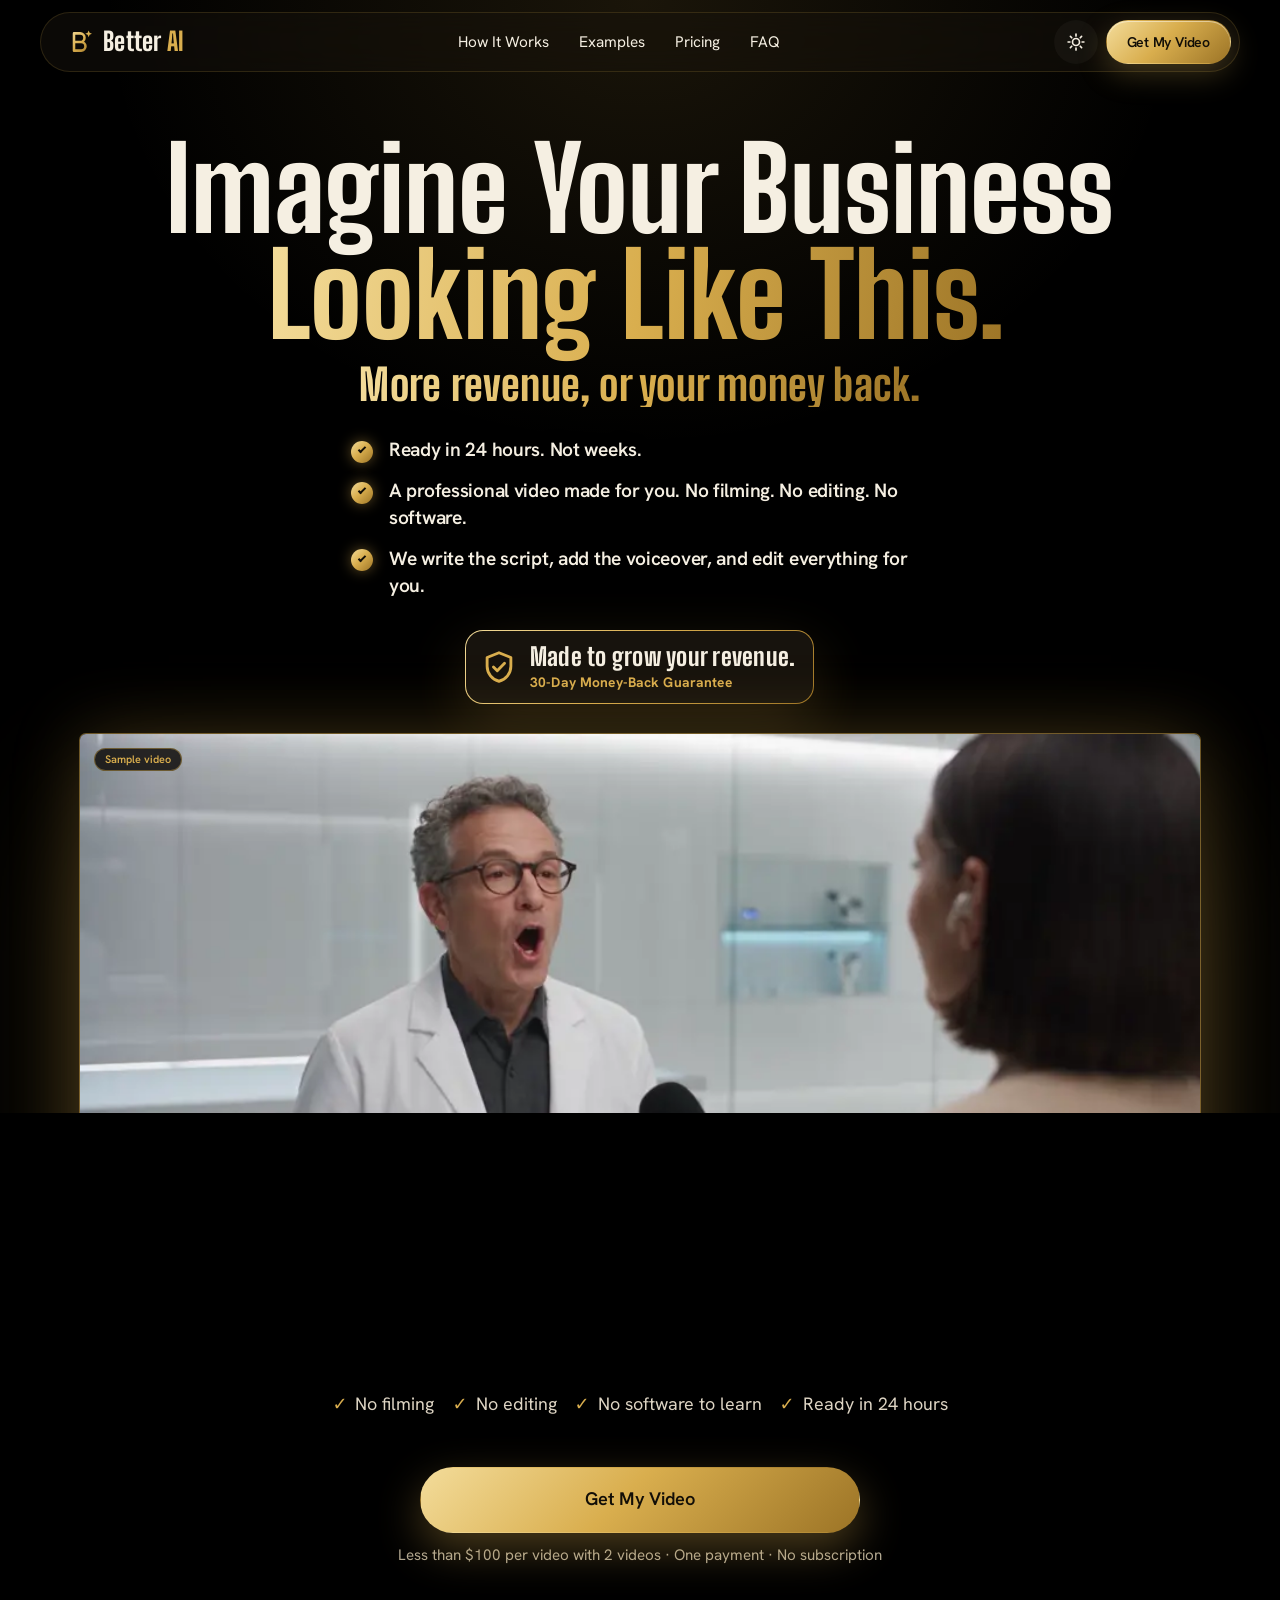
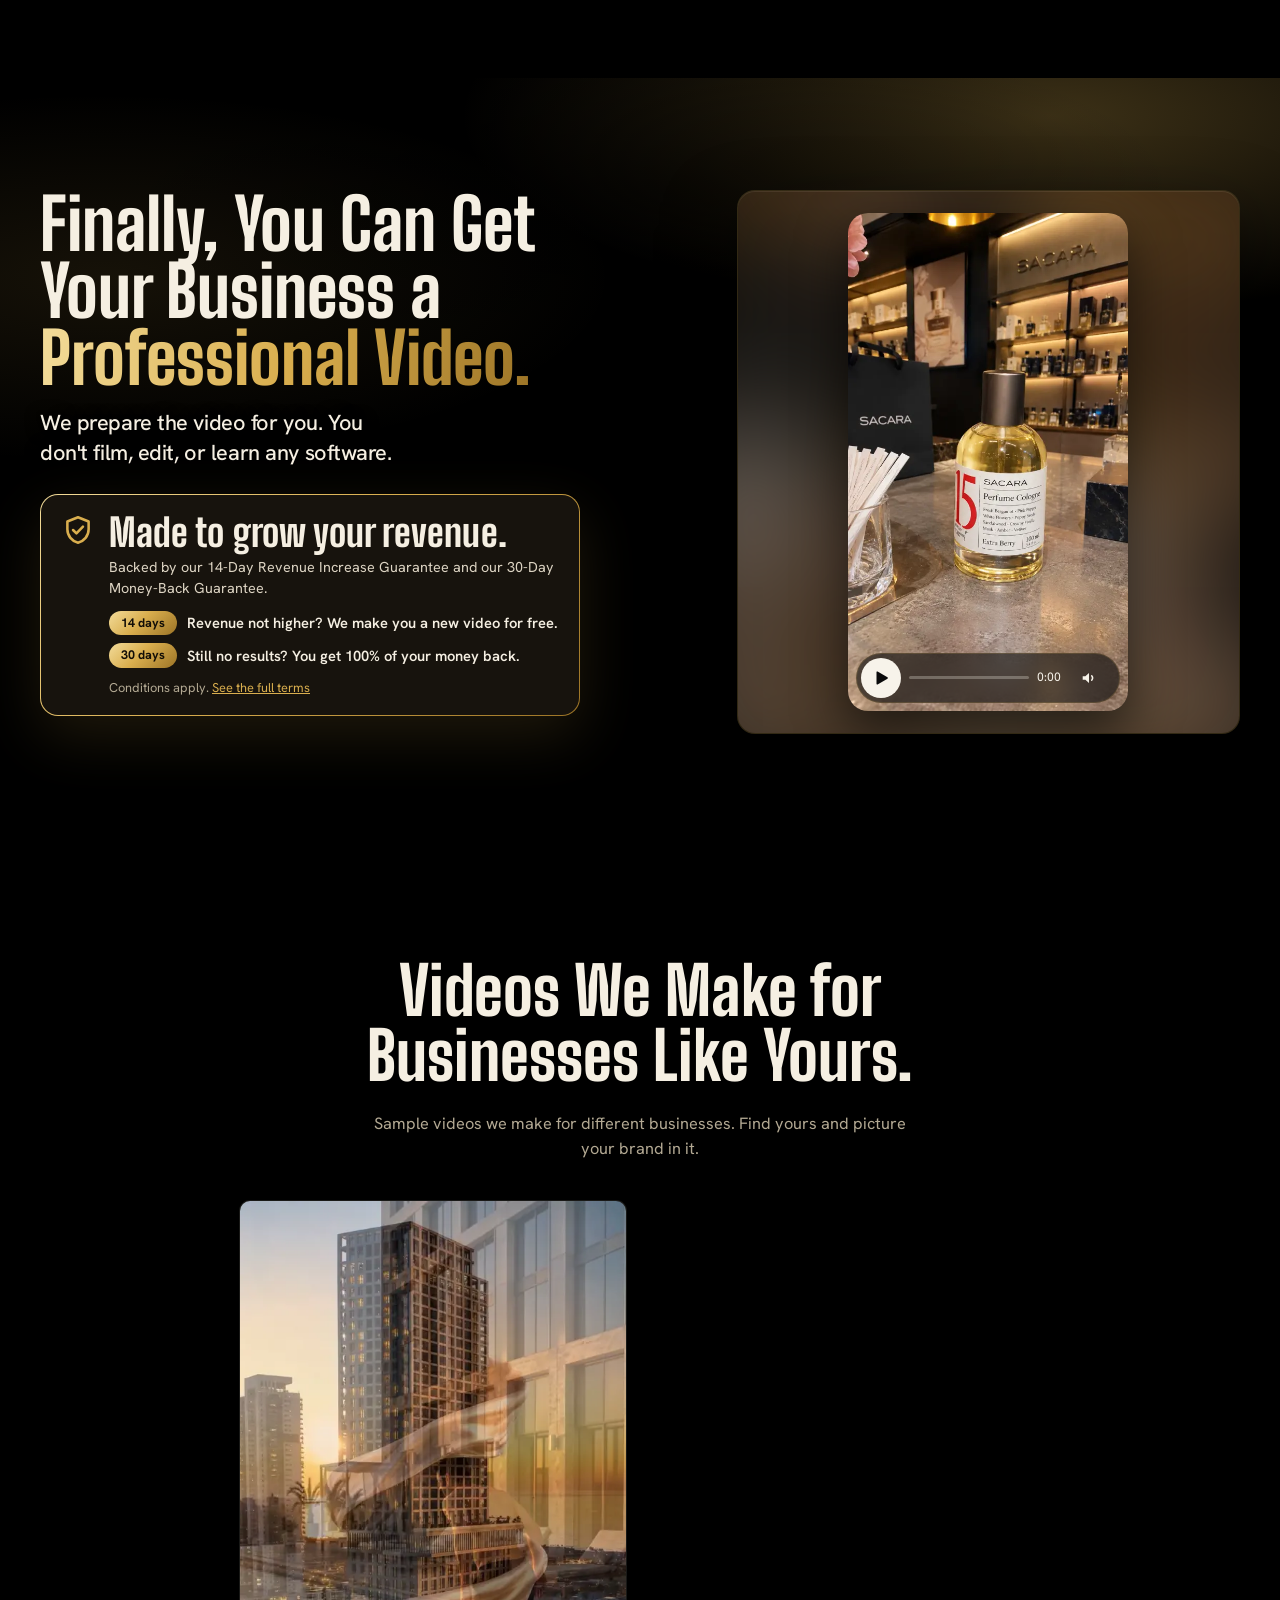
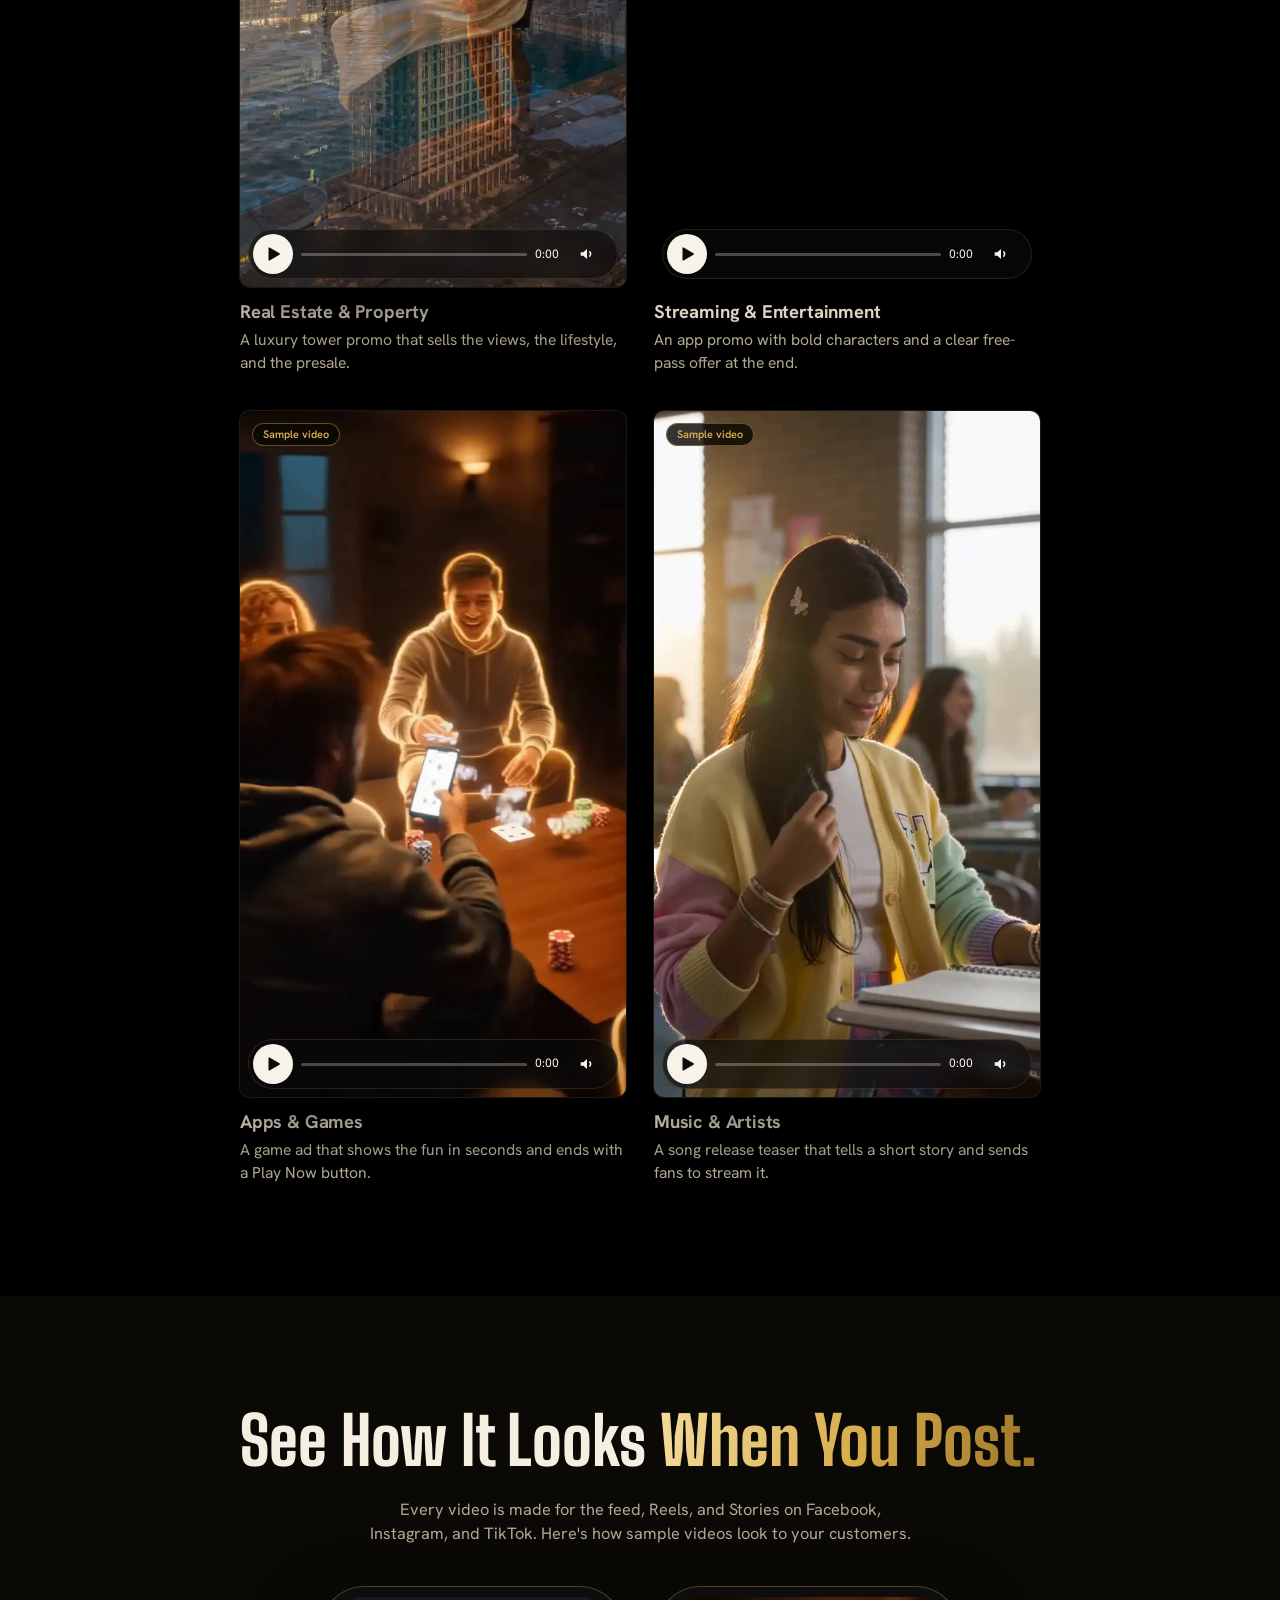
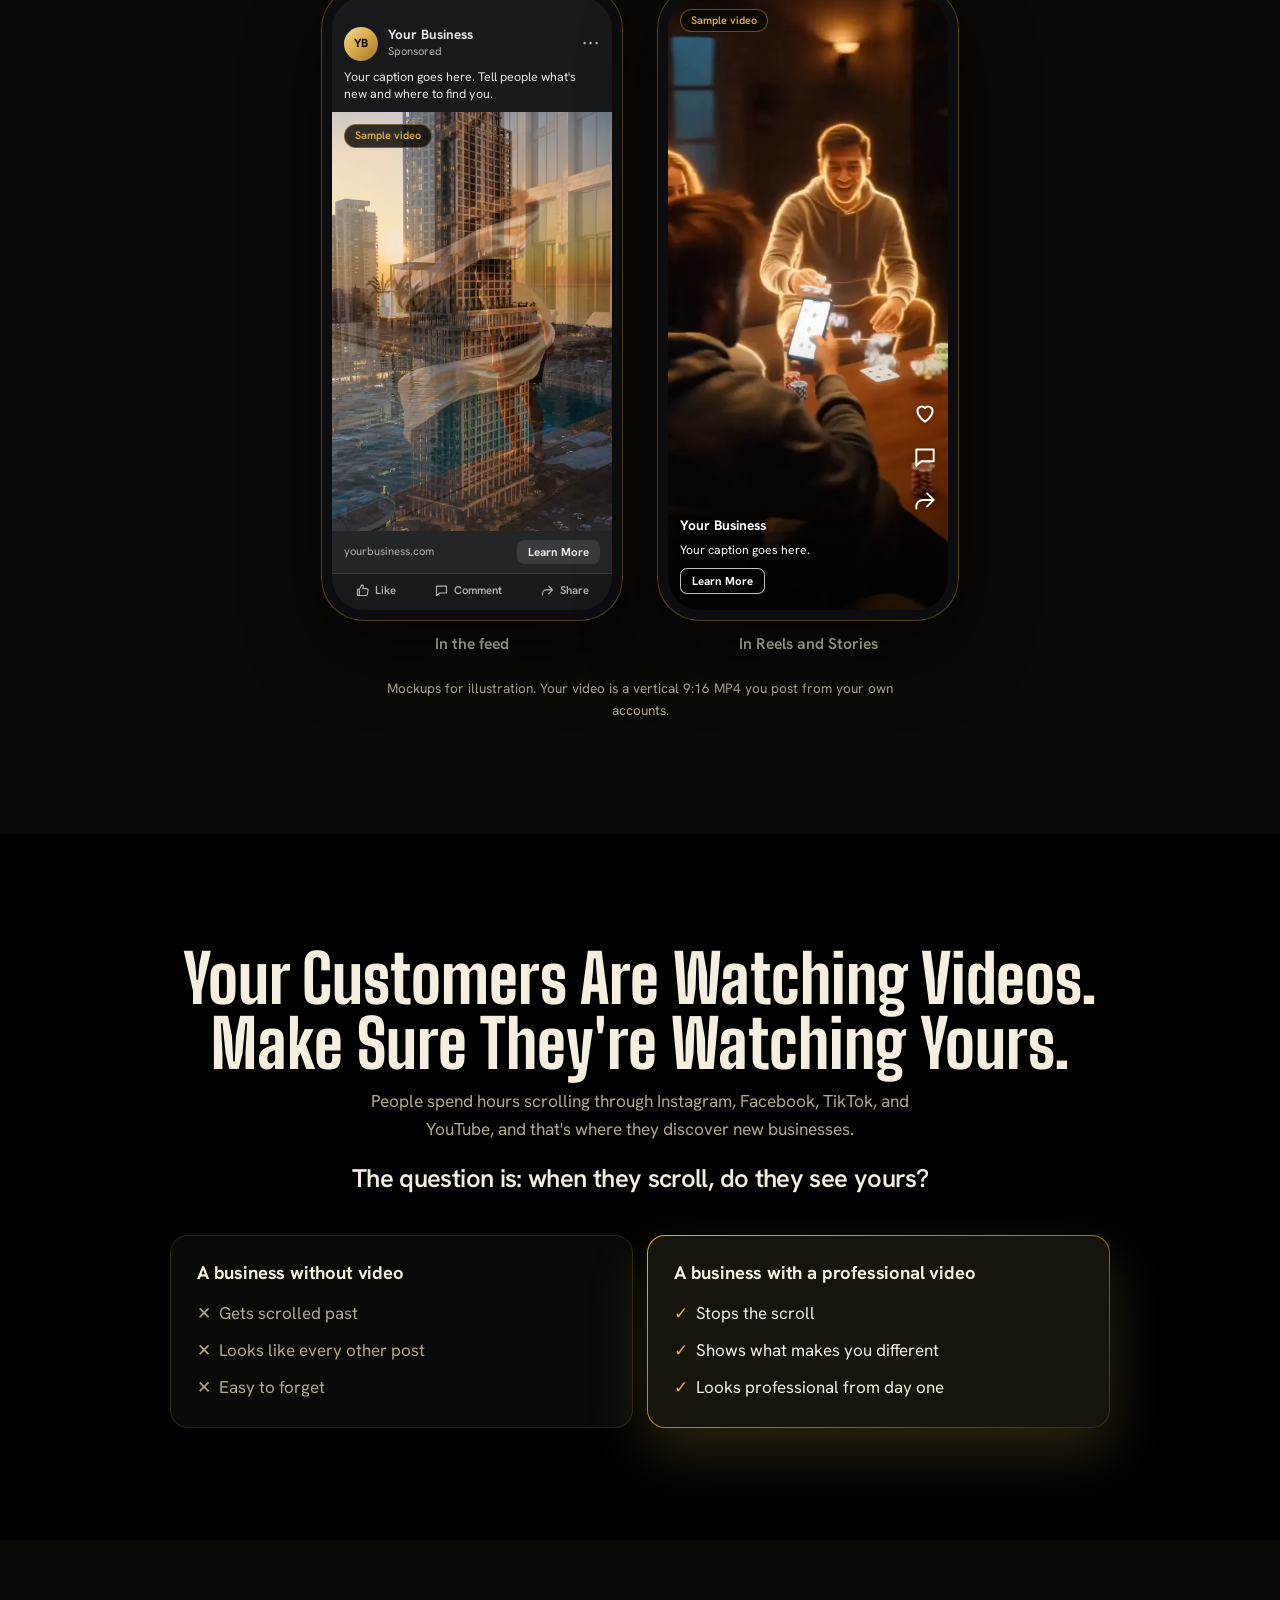
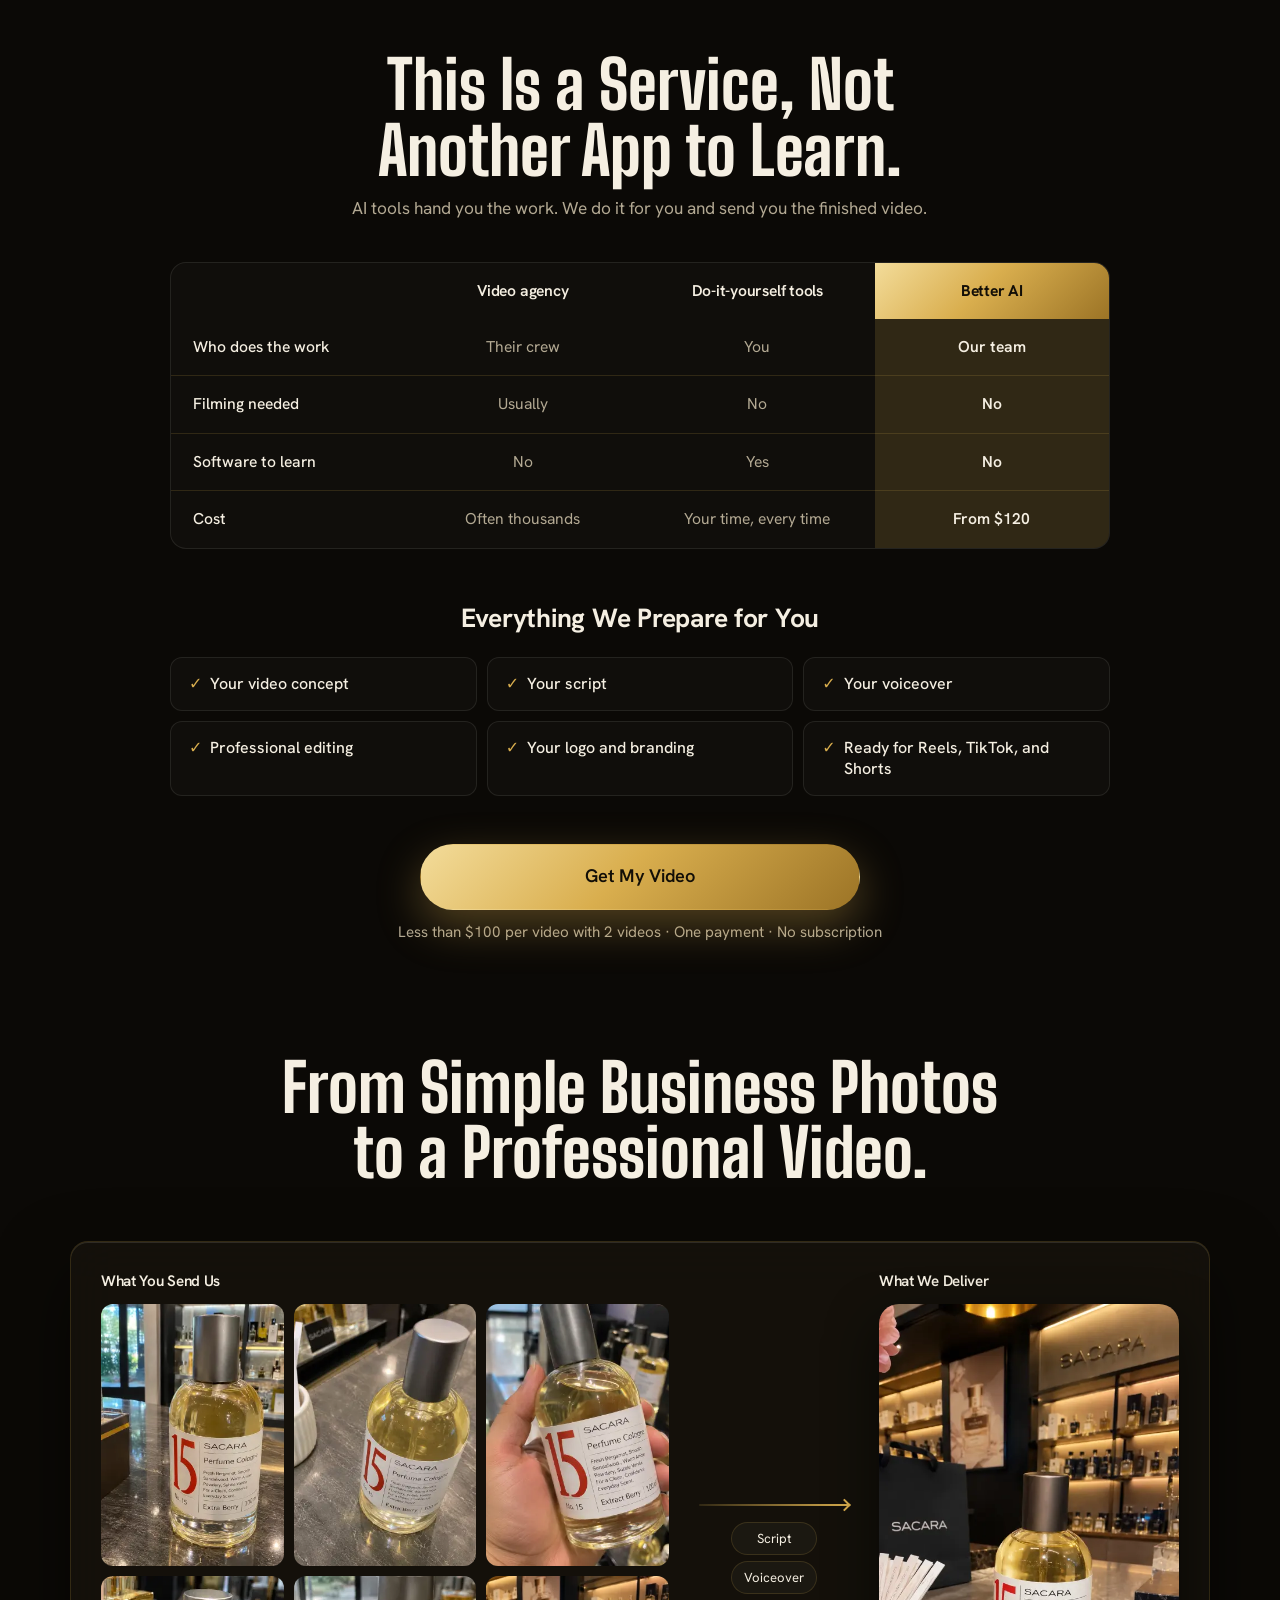
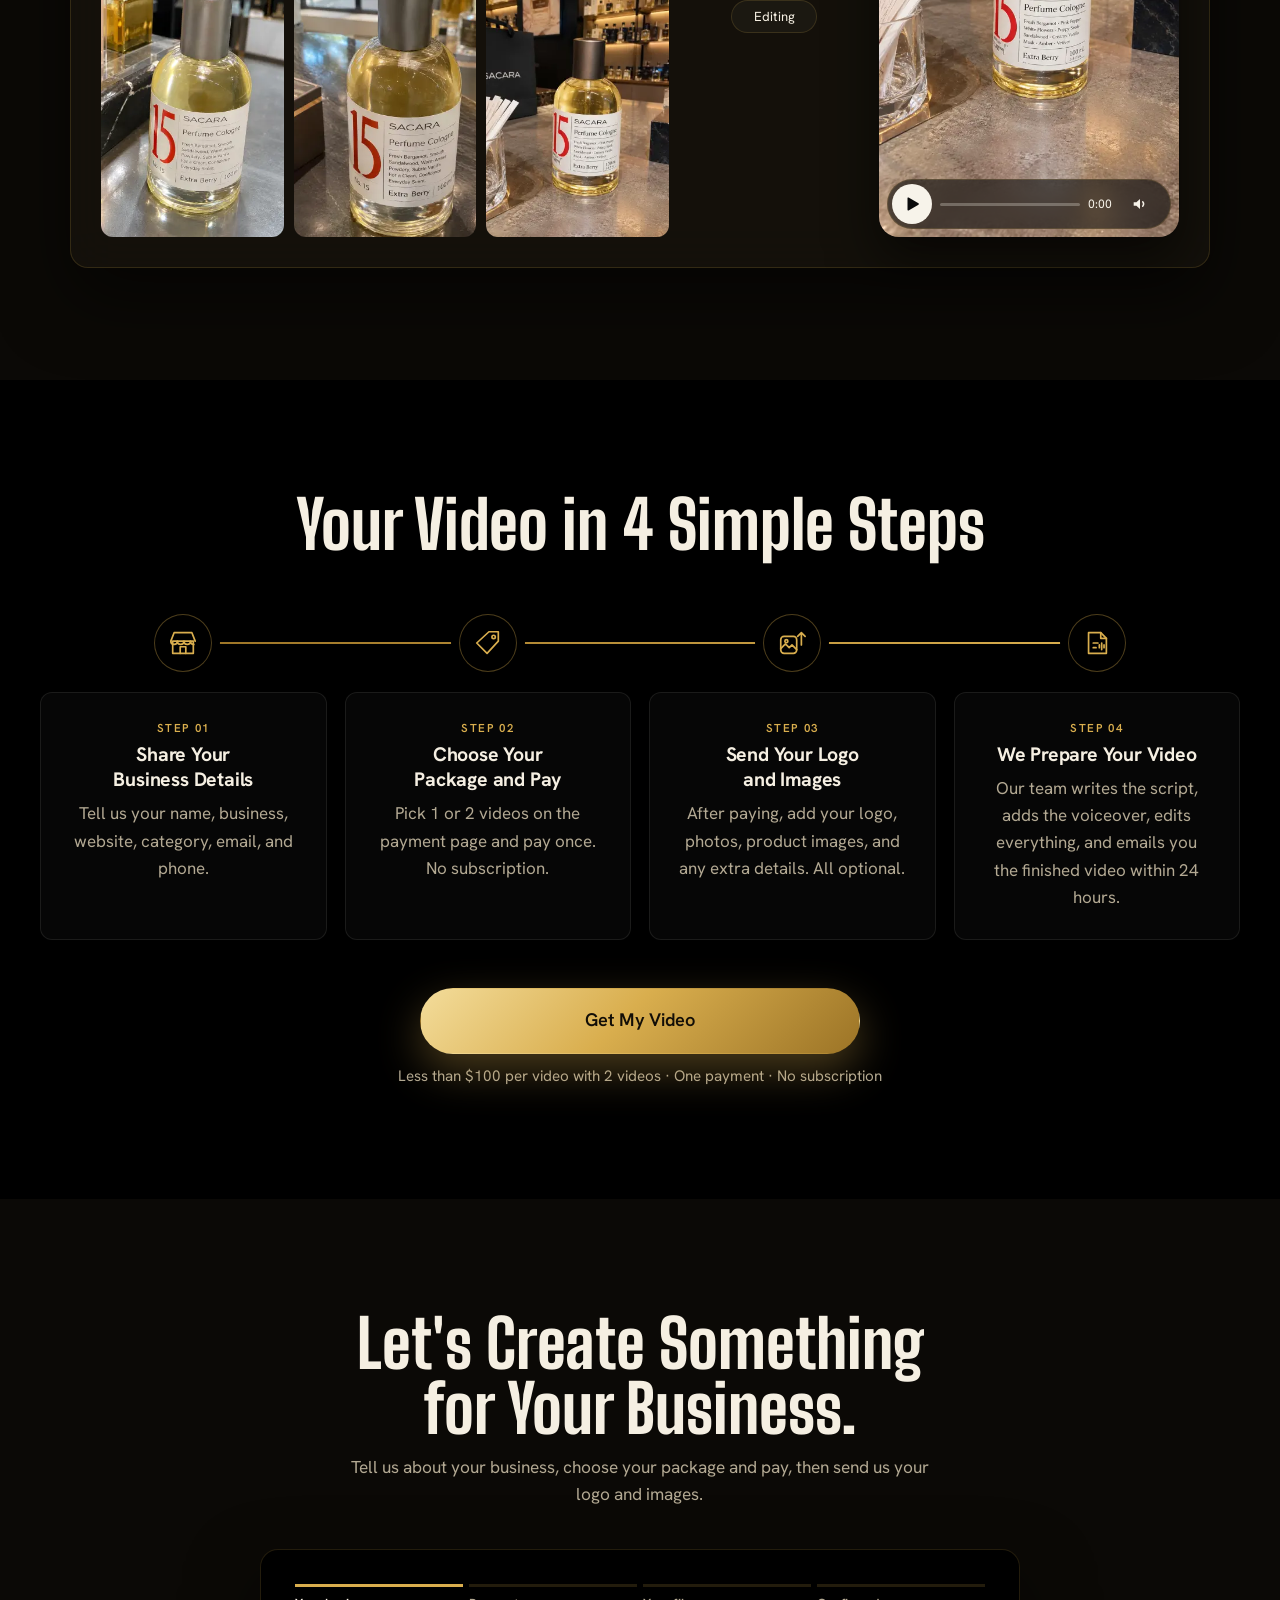
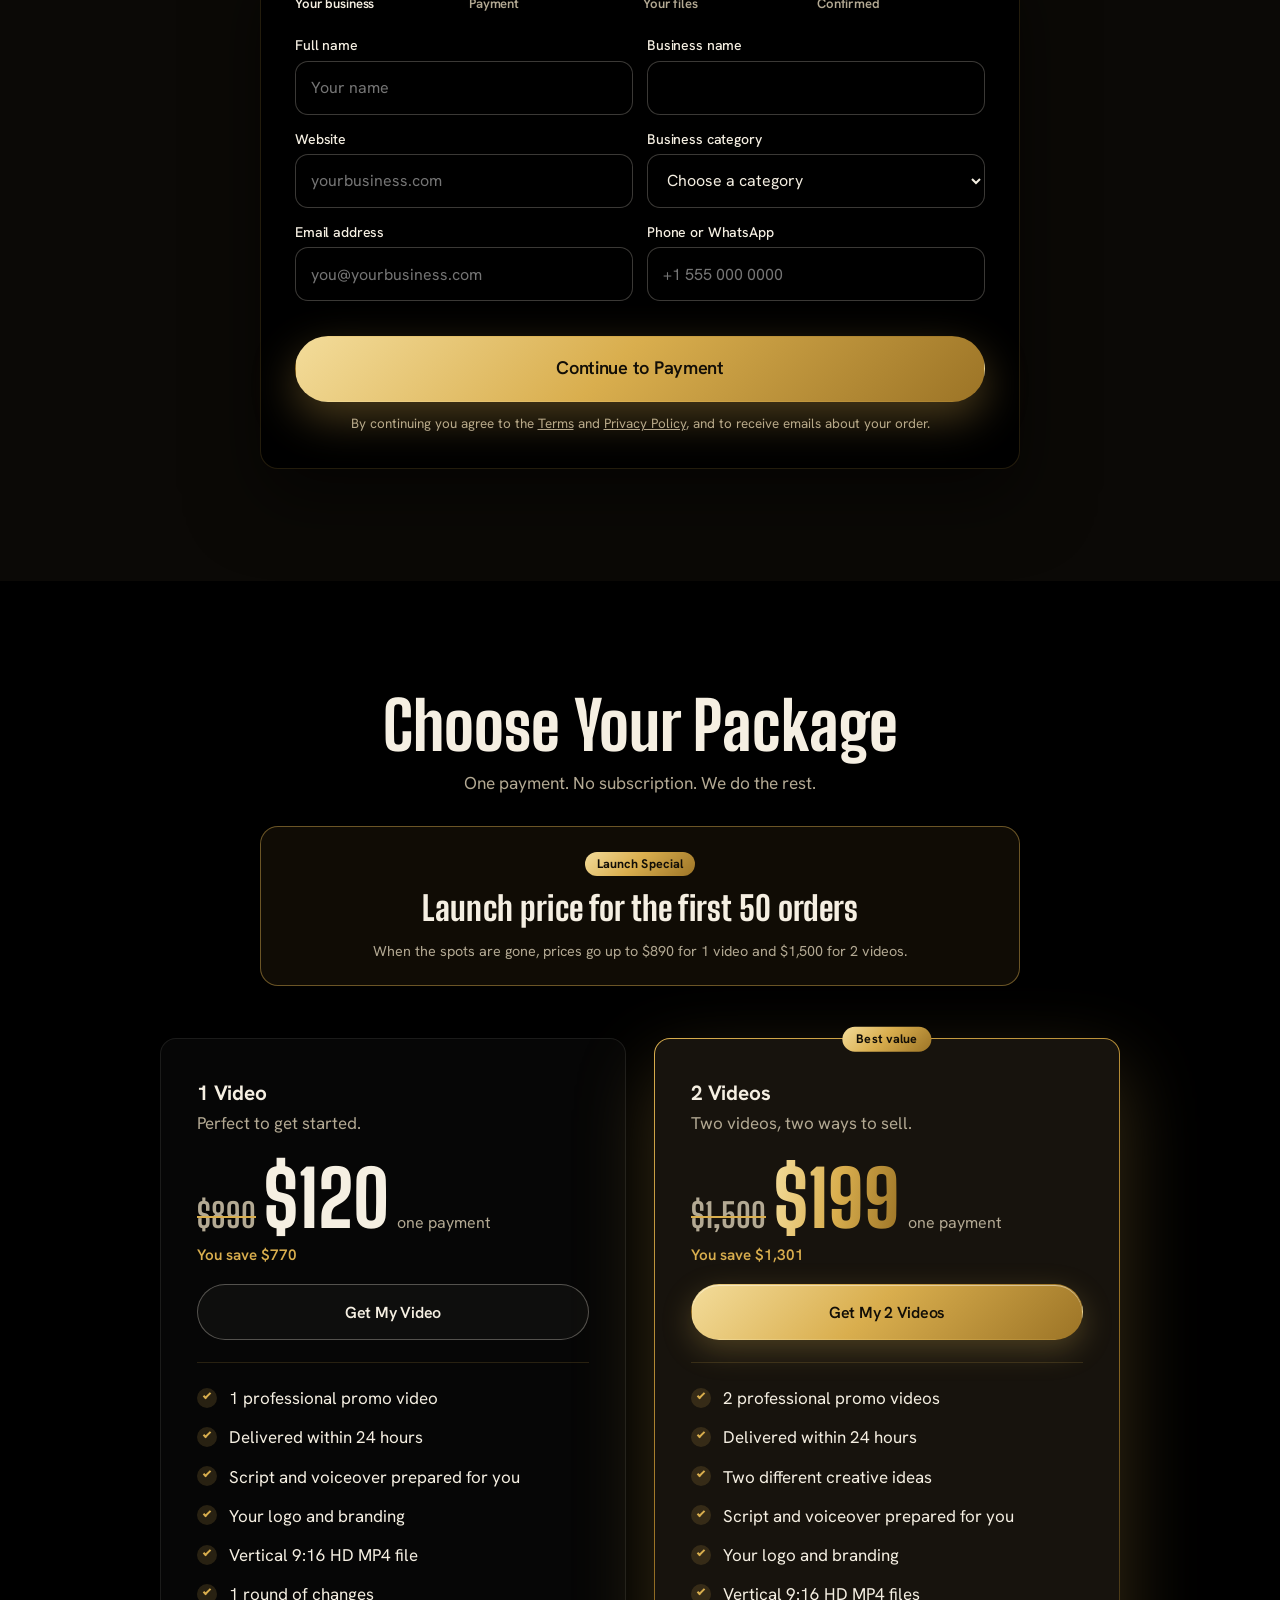
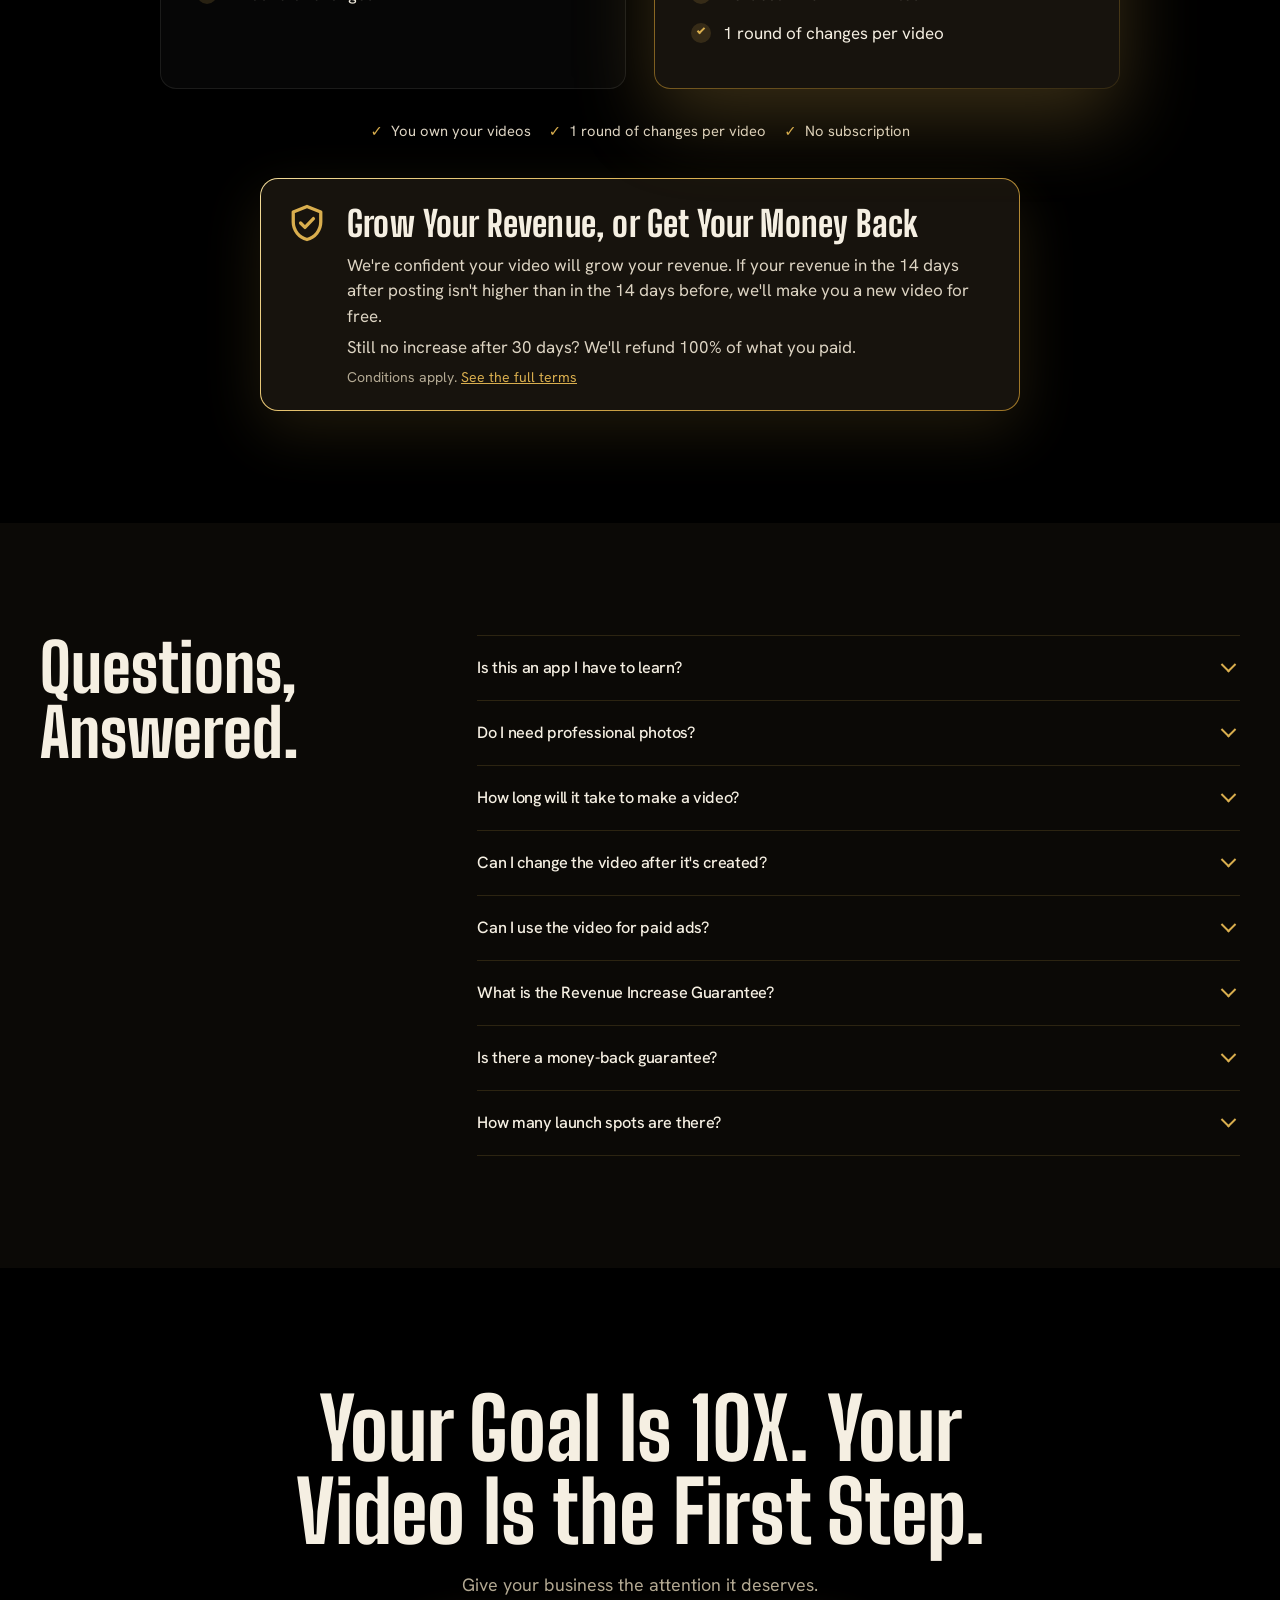
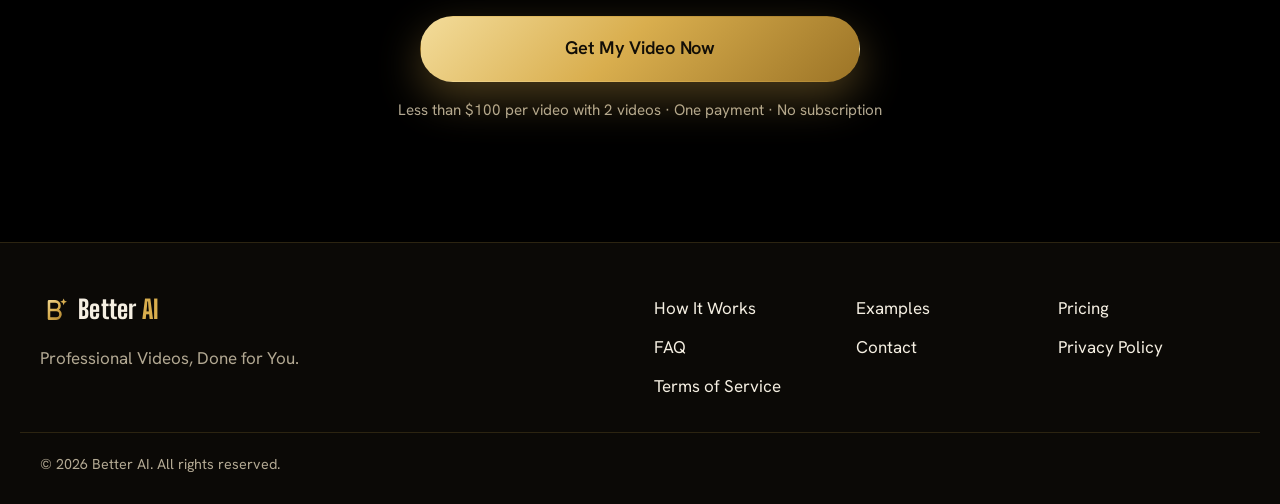
==== commit b623051e: "Update test site: Premiere Night redesign" ====
--- a/index.html
+++ b/index.html
@@ -22,8 +22,8 @@
 <link rel="icon" href="favicon.svg?v=b1" type="image/svg+xml">
 <link rel="icon" href="favicon-48.png?v=b1" sizes="48x48" type="image/png">
 <link rel="apple-touch-icon" href="apple-touch-icon.png?v=b1">
-<link rel="preload" href="assets/fonts/sora.woff2" as="font" type="font/woff2" crossorigin>
-<link rel="preload" href="assets/fonts/dm-sans.woff2" as="font" type="font/woff2" crossorigin>
+<link rel="preload" href="assets/fonts/big-shoulders-display-latin.woff2" as="font" type="font/woff2" crossorigin>
+<link rel="preload" href="assets/fonts/hanken-grotesk-latin.woff2" as="font" type="font/woff2" crossorigin>
 <link rel="stylesheet" href="assets/css/style.css">
 
 <script>if(!matchMedia('(prefers-reduced-motion: reduce)').matches&&'IntersectionObserver' in window)document.documentElement.classList.add('motion');</script>
@@ -936,4 +936,4 @@
   </div>
 </section>
 </body>
-</html>
+</html>
--- a/assets/css/style.css
+++ b/assets/css/style.css
@@ -1,8 +1,10 @@
-/* Better AI. Midnight Aurora + Liquid Glass. Mobile first.
-   Layout concept: one luminous ribbon runs behind a floating glass product
-   panel; everything else stays dark, quiet and spacious. */
-@font-face { font-family: "Sora"; src: url("../fonts/sora.woff2") format("woff2"); font-weight: 100 800; font-display: swap; }
-@font-face { font-family: "DM Sans"; src: url("../fonts/dm-sans.woff2") format("woff2"); font-weight: 100 1000; font-display: swap; }
+/* Better AI. "Premiere Night": the page is a cinema on opening night. Mobile first.
+   True black room, gold like the statuette and the marquee lights, poster-style
+   condensed headlines. The one bold moment is the first video, lit like a screen. */
+@font-face { font-family: "Big Shoulders Display"; src: url("../fonts/big-shoulders-display-latin.woff2") format("woff2"); font-weight: 100 900; font-display: swap; unicode-range: U+0000-00FF, U+0131, U+0152-0153, U+02BB-02BC, U+02C6, U+02DA, U+02DC, U+0304, U+0308, U+0329, U+2000-206F, U+20AC, U+2122, U+2191, U+2193, U+2212, U+2215, U+FEFF, U+FFFD; }
+@font-face { font-family: "Big Shoulders Display"; src: url("../fonts/big-shoulders-display-latin-ext.woff2") format("woff2"); font-weight: 100 900; font-display: swap; unicode-range: U+0100-02BA, U+02BD-02C5, U+02C7-02CC, U+02CE-02D7, U+02DD-02FF, U+0304, U+0308, U+0329, U+1D00-1DBF, U+1E00-1E9F, U+1EF2-1EFF, U+2020, U+20A0-20AB, U+20AD-20C4, U+2113, U+2C60-2C7F, U+A720-A7FF; }
+@font-face { font-family: "Hanken Grotesk"; src: url("../fonts/hanken-grotesk-latin.woff2") format("woff2"); font-weight: 100 900; font-display: swap; unicode-range: U+0000-00FF, U+0131, U+0152-0153, U+02BB-02BC, U+02C6, U+02DA, U+02DC, U+0304, U+0308, U+0329, U+2000-206F, U+20AC, U+2122, U+2191, U+2193, U+2212, U+2215, U+FEFF, U+FFFD; }
+@font-face { font-family: "Hanken Grotesk"; src: url("../fonts/hanken-grotesk-latin-ext.woff2") format("woff2"); font-weight: 100 900; font-display: swap; unicode-range: U+0100-02BA, U+02BD-02C5, U+02C7-02CC, U+02CE-02D7, U+02DD-02FF, U+0304, U+0308, U+0329, U+1D00-1DBF, U+1E00-1E9F, U+1EF2-1EFF, U+2020, U+20A0-20AB, U+20AD-20C4, U+2113, U+2C60-2C7F, U+A720-A7FF; }
 
 :root {
   --bg: #0A0A0B;
@@ -818,3 +820,110 @@
 /* Matching corners and a clearer swipe hint */
 .plan, .demo, .vsl-stage, .ob-card { border-radius: var(--radius); }
 #more-examples .sample { flex-basis: min(76vw, 360px); }
+
+/* ===================== Premiere Night ===================== */
+:root {
+  --bg: #000000;
+  --bg-2: #0B0906;
+  --violet: #17130D;
+  --purple: #9C7426;
+  --lavender: #D9AE4E;
+  --ivory: #F5EFE2;
+  --muted: #B3A993;
+  --lede: #DDD4C3;
+  --glass: rgba(245, 239, 226, .035);
+  --glass-strong: rgba(23, 19, 13, .82);
+  --glass-line: rgba(217, 174, 78, .16);
+  --fg-rgb: 245, 239, 226;
+  --bg-rgb: 0, 0, 0;
+  --panel-rgb: 23, 19, 13;
+  --accent-rgb: 217, 174, 78;
+  --tag-bg: rgba(10, 8, 5, .82);
+  --logo-a: #F3DC9A;
+  --logo-b: #D9AE4E;
+  --logo-c: #9C7426;
+  --gold-grad: linear-gradient(135deg, #F3DC9A 0%, #D9AE4E 46%, #9C7426 100%);
+  --text-grad: linear-gradient(100deg, #F3DC9A 0%, #D9AE4E 50%, #9C7426 100%);
+  --on-gold: #120E07;
+  --display: "Big Shoulders Display", "Arial Narrow", system-ui, sans-serif;
+  --head: "Hanken Grotesk", system-ui, -apple-system, "Segoe UI", sans-serif;
+  --body: "Hanken Grotesk", system-ui, -apple-system, "Segoe UI", sans-serif;
+  --radius: 18px;
+}
+:root[data-theme="light"] {
+  --bg: #F8F2E6;
+  --bg-2: #EFE6D3;
+  --violet: #FFFDF8;
+  --purple: #8A6416;
+  --lavender: #7E5B12;
+  --ivory: #16120B;
+  --muted: #5A5040;
+  --lede: #3A3227;
+  --glass: rgba(22, 18, 11, .03);
+  --glass-line: rgba(126, 91, 18, .2);
+  --fg-rgb: 22, 18, 11;
+  --bg-rgb: 248, 242, 230;
+  --panel-rgb: 255, 253, 248;
+  --accent-rgb: 138, 100, 22;
+  --logo-a: #16120B;
+  --logo-b: #A47A1E;
+  --logo-c: #C99A3A;
+  --gold-grad: linear-gradient(135deg, #E9C979 0%, #C99A3A 50%, #8A6416 100%);
+  --text-grad: linear-gradient(100deg, #6B4C0E 0%, #A47A1E 50%, #6B4C0E 100%);
+}
+
+/* Poster headlines: tall, tight and confident. Small text stays in Hanken Grotesk. */
+h1, h2 { font-family: var(--display); font-weight: 800; letter-spacing: 0; line-height: .98; }
+h2 { font-size: clamp(2.4rem, 1.6rem + 3.2vw, 4.6rem); }
+h3 { font-family: var(--head); font-weight: 700; letter-spacing: -.01em; }
+#examples-title { max-width: 11em; font-size: clamp(3.3rem, 1.6rem + 7vw, 8rem); font-weight: 800; line-height: .92; letter-spacing: 0; }
+.hero-vsl h2 { font-size: clamp(2.6rem, 1.7rem + 3.4vw, 5rem); line-height: .95; }
+.final h2 { font-size: clamp(2.8rem, 1.6rem + 4.6vw, 6rem); }
+.legal-head h1 { font-size: clamp(2.6rem, 1.8rem + 3vw, 4.4rem); }
+.legal-body h2 { font-family: var(--head); font-weight: 700; line-height: 1.3; letter-spacing: -.01em; }
+html:lang(ar) #examples-title, html:lang(ja) #examples-title, html:lang(zh) #examples-title { line-height: 1.2; }
+.show-promise { font-family: var(--display); font-weight: 800; font-size: clamp(1.8rem, 1.35rem + 1.7vw, 2.7rem); letter-spacing: .005em; line-height: 1.05; }
+.logo-word { font-family: var(--display); font-weight: 800; font-size: 1.6rem; letter-spacing: .01em; }
+.plan-price span { font-family: var(--display); font-weight: 800; font-size: clamp(3.6rem, 2.9rem + 2.4vw, 4.8rem); letter-spacing: 0; }
+.plan-was { font-family: var(--display); font-weight: 700; font-size: clamp(1.6rem, 1.3rem + 1vw, 2.1rem); }
+.offer-count b { font-family: var(--display); font-weight: 800; font-size: clamp(2.4rem, 1.9rem + 1.6vw, 3.2rem); }
+.offer-title { font-family: var(--display); font-weight: 800; font-size: clamp(1.6rem, 1.3rem + 1vw, 2.1rem); letter-spacing: .005em; }
+.guarantee .promise-big { font-family: var(--display); font-weight: 800; letter-spacing: .005em; line-height: 1; }
+.vsl-action .guarantee .promise-big { font-size: clamp(1.8rem, 1.4rem + 1.4vw, 2.4rem); }
+.stamp .stamp-main { font-family: var(--display); font-weight: 800; font-size: clamp(1.3rem, 1.15rem + .6vw, 1.55rem); letter-spacing: .01em; }
+.ob-done h3 { font-family: var(--display); font-weight: 800; font-size: clamp(2.2rem, 1.7rem + 1.8vw, 3rem); letter-spacing: 0; }
+#guarantee-title { font-family: var(--display); font-weight: 800; font-size: clamp(1.7rem, 1.4rem + 1vw, 2.2rem); letter-spacing: .005em; }
+
+/* Labels in normal case, not shouted */
+.offer-tag, .plan-badge, .stamp .stamp-sub { text-transform: none; letter-spacing: .01em; }
+.stamp .stamp-sub { font-size: .86rem; }
+
+/* The room: plain black and velvet, no decorative washes */
+.section-alt { background: var(--bg-2); }
+#examples { background: radial-gradient(60% 38% at 50% 0%, rgba(var(--accent-rgb), .12), rgba(var(--accent-rgb), 0) 70%), var(--bg); }
+
+/* The one bold moment: the first video is lit like a cinema screen */
+#examples .sample-wide { position: relative; max-width: 1120px; margin-top: 44px; }
+#examples .sample-wide .player { border-radius: 6px; box-shadow: 0 0 0 1px rgba(var(--accent-rgb), .45), 0 0 70px rgba(var(--accent-rgb), .22), 0 60px 140px -20px rgba(var(--accent-rgb), .3); }
+#examples .sample-wide::after { content: ""; position: absolute; z-index: -1; left: 8%; right: 8%; bottom: -50px; height: 70px; background: radial-gradient(50% 100% at 50% 0%, rgba(var(--accent-rgb), .38), rgba(var(--accent-rgb), 0) 70%); filter: blur(10px); pointer-events: none; }
+#examples .sample-wide .tag-float { top: 14px; left: 14px; }
+
+/* Quiet cards; only the guarantee, featured plan, offer and stamp wear gold edges */
+.step-card, .vsl-done li, .plan:not(.plan-featured), .result, .vsl-table-wrap { background: rgba(var(--fg-rgb), .025); border-color: rgba(var(--fg-rgb), .09); box-shadow: none; }
+.step-card, .vsl-done li, .result { border-radius: 12px; }
+.plan, .vsl-table-wrap { border-radius: 16px; }
+.sample .player { box-shadow: 0 0 0 1px rgba(var(--fg-rgb), .1), 0 24px 50px var(--shadow-c); border-radius: 10px; }
+
+/* One opening entrance instead of every section fading in */
+.motion .reveal { opacity: 1; transform: none; transition: none; }
+.motion .sample.reveal.is-in:hover, .sample:hover { transform: none; }
+@media (prefers-reduced-motion: no-preference) {
+  .motion #examples-title, .motion #examples .show-promise, .motion #examples .show-checks { animation: pn-rise .9s cubic-bezier(.16, 1, .3, 1) both; }
+  .motion #examples .show-promise { animation-delay: .12s; }
+  .motion #examples .show-checks { animation-delay: .24s; }
+  .motion .stamp { animation-delay: .5s; }
+  .motion #examples .sample-wide .player { animation: pn-lights 1.6s .45s ease-out both; }
+}
+@keyframes pn-rise { from { opacity: 0; transform: translateY(18px); } to { opacity: 1; transform: none; } }
+@keyframes pn-lights { from { filter: brightness(.25) saturate(.6); } to { filter: none; } }
+html:lang(ja) #examples-title, html:lang(zh) #examples-title { font-size: clamp(2.3rem, 1.5rem + 4vw, 5rem); word-break: keep-all; }
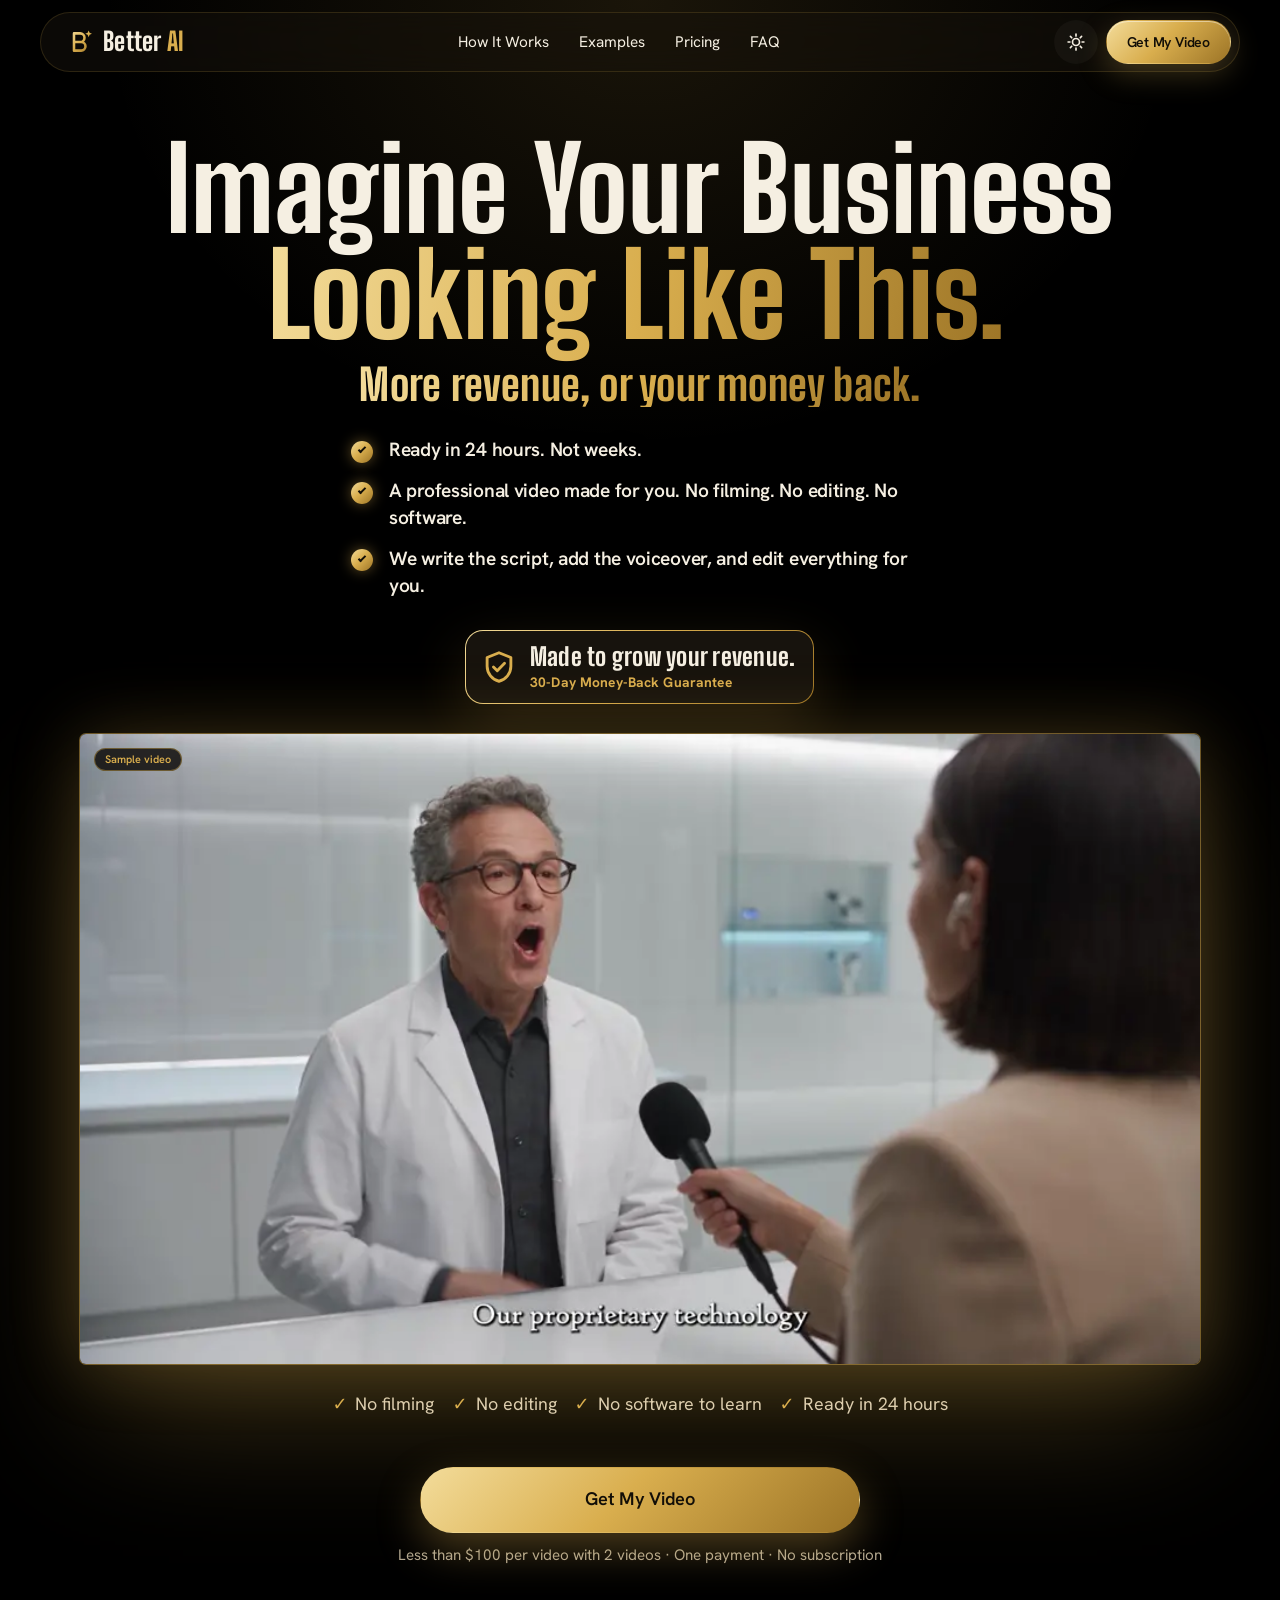
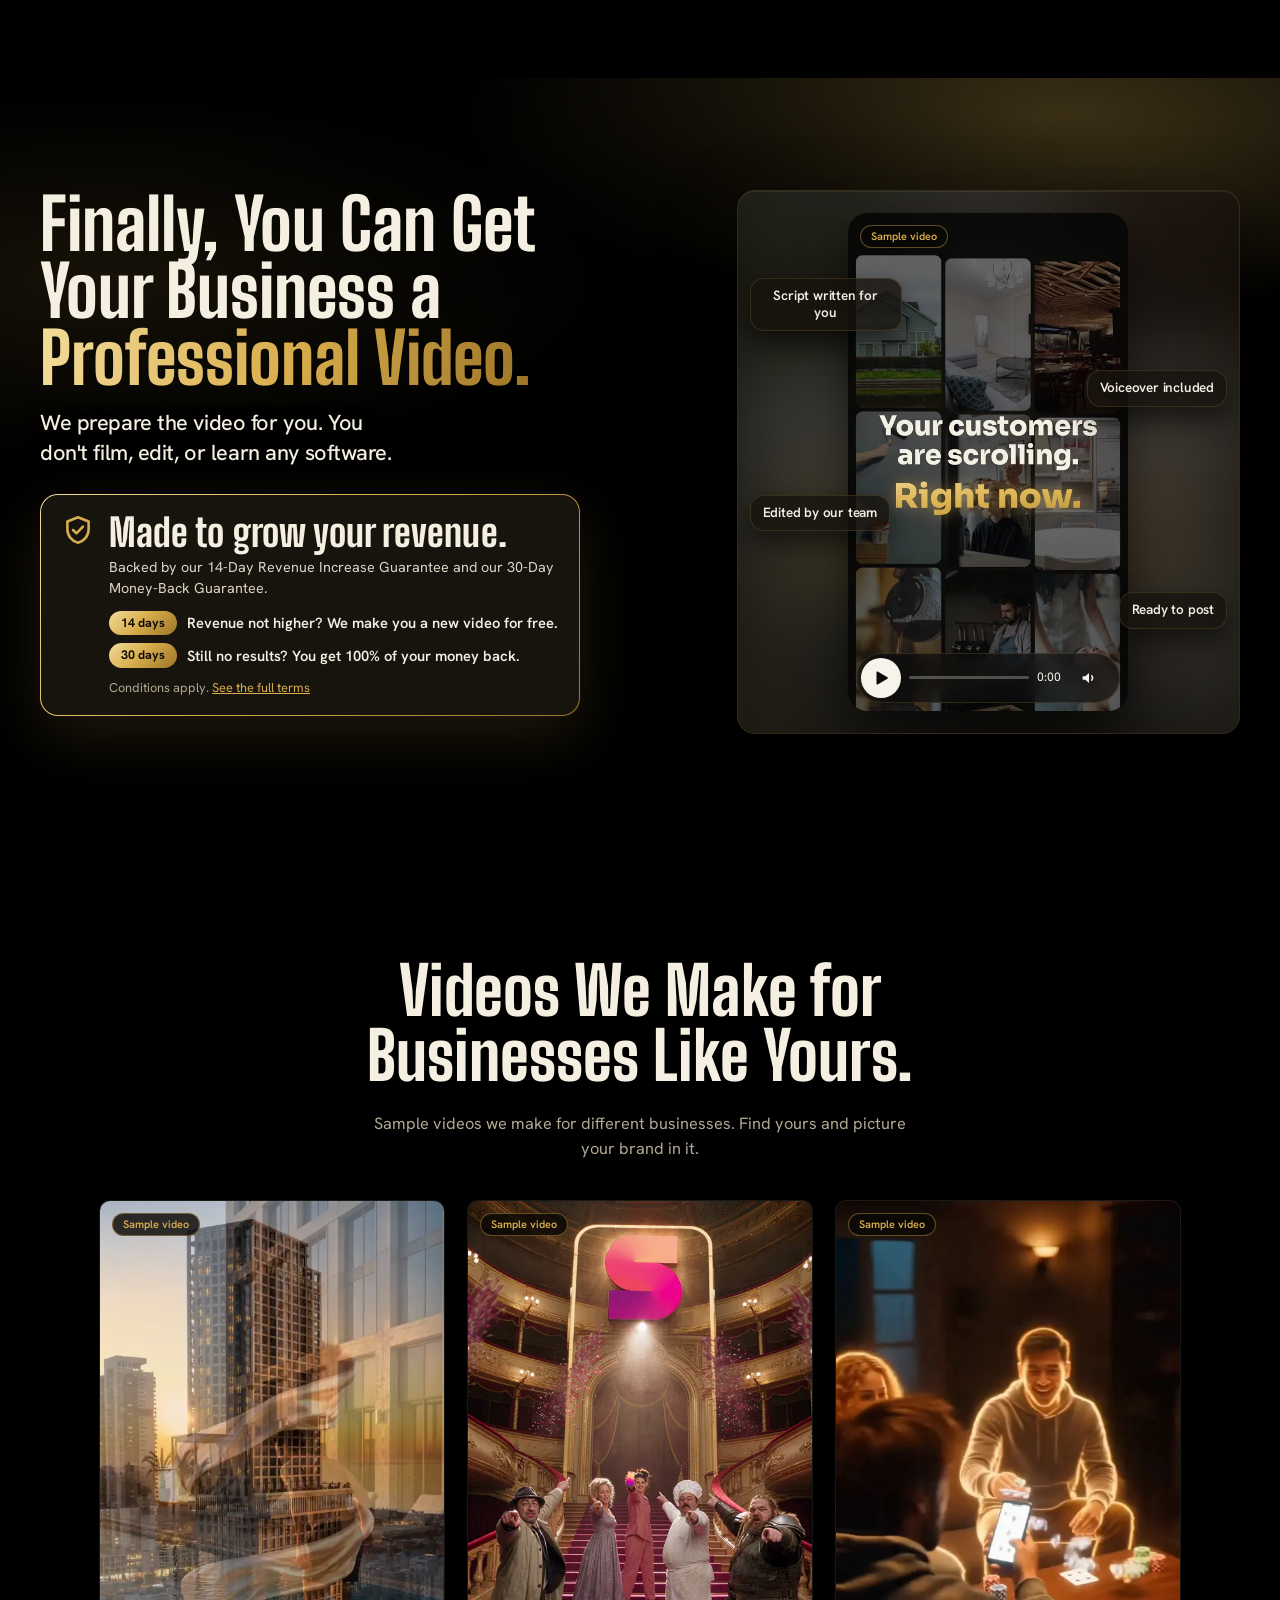
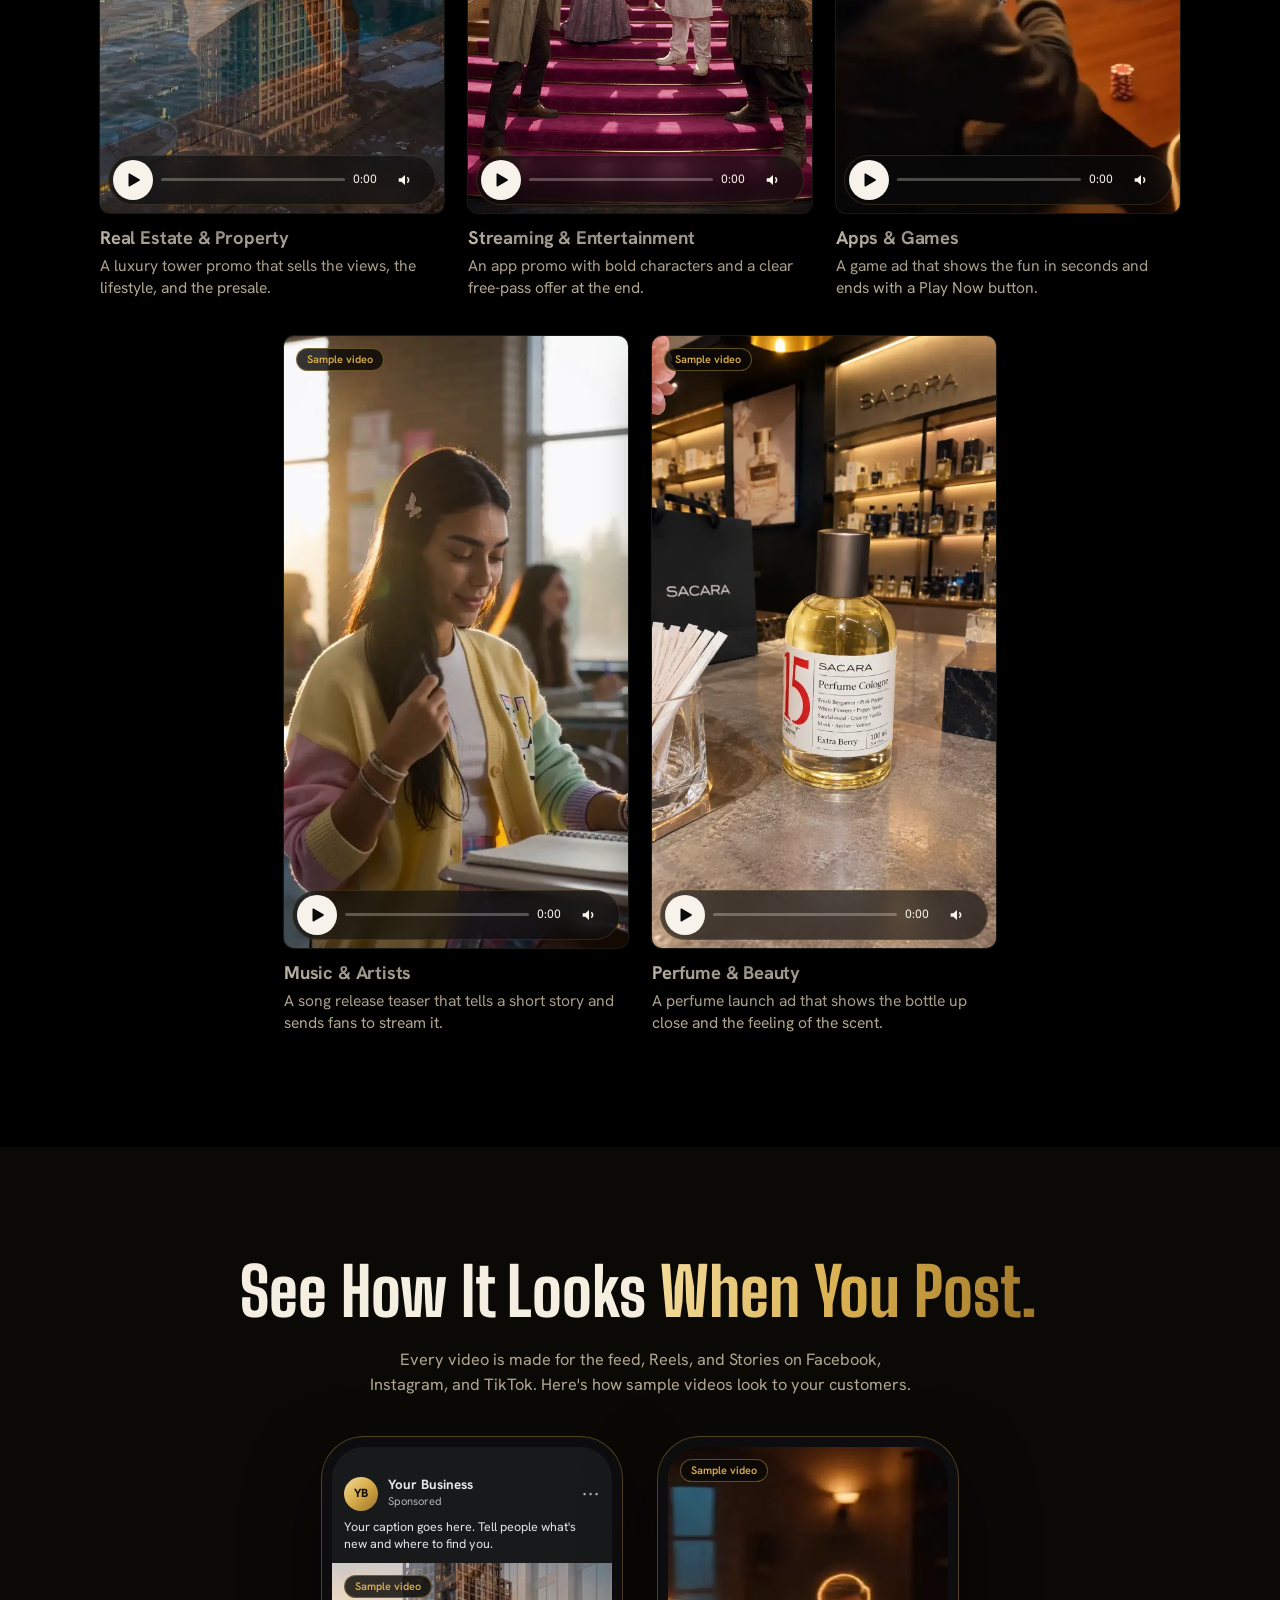
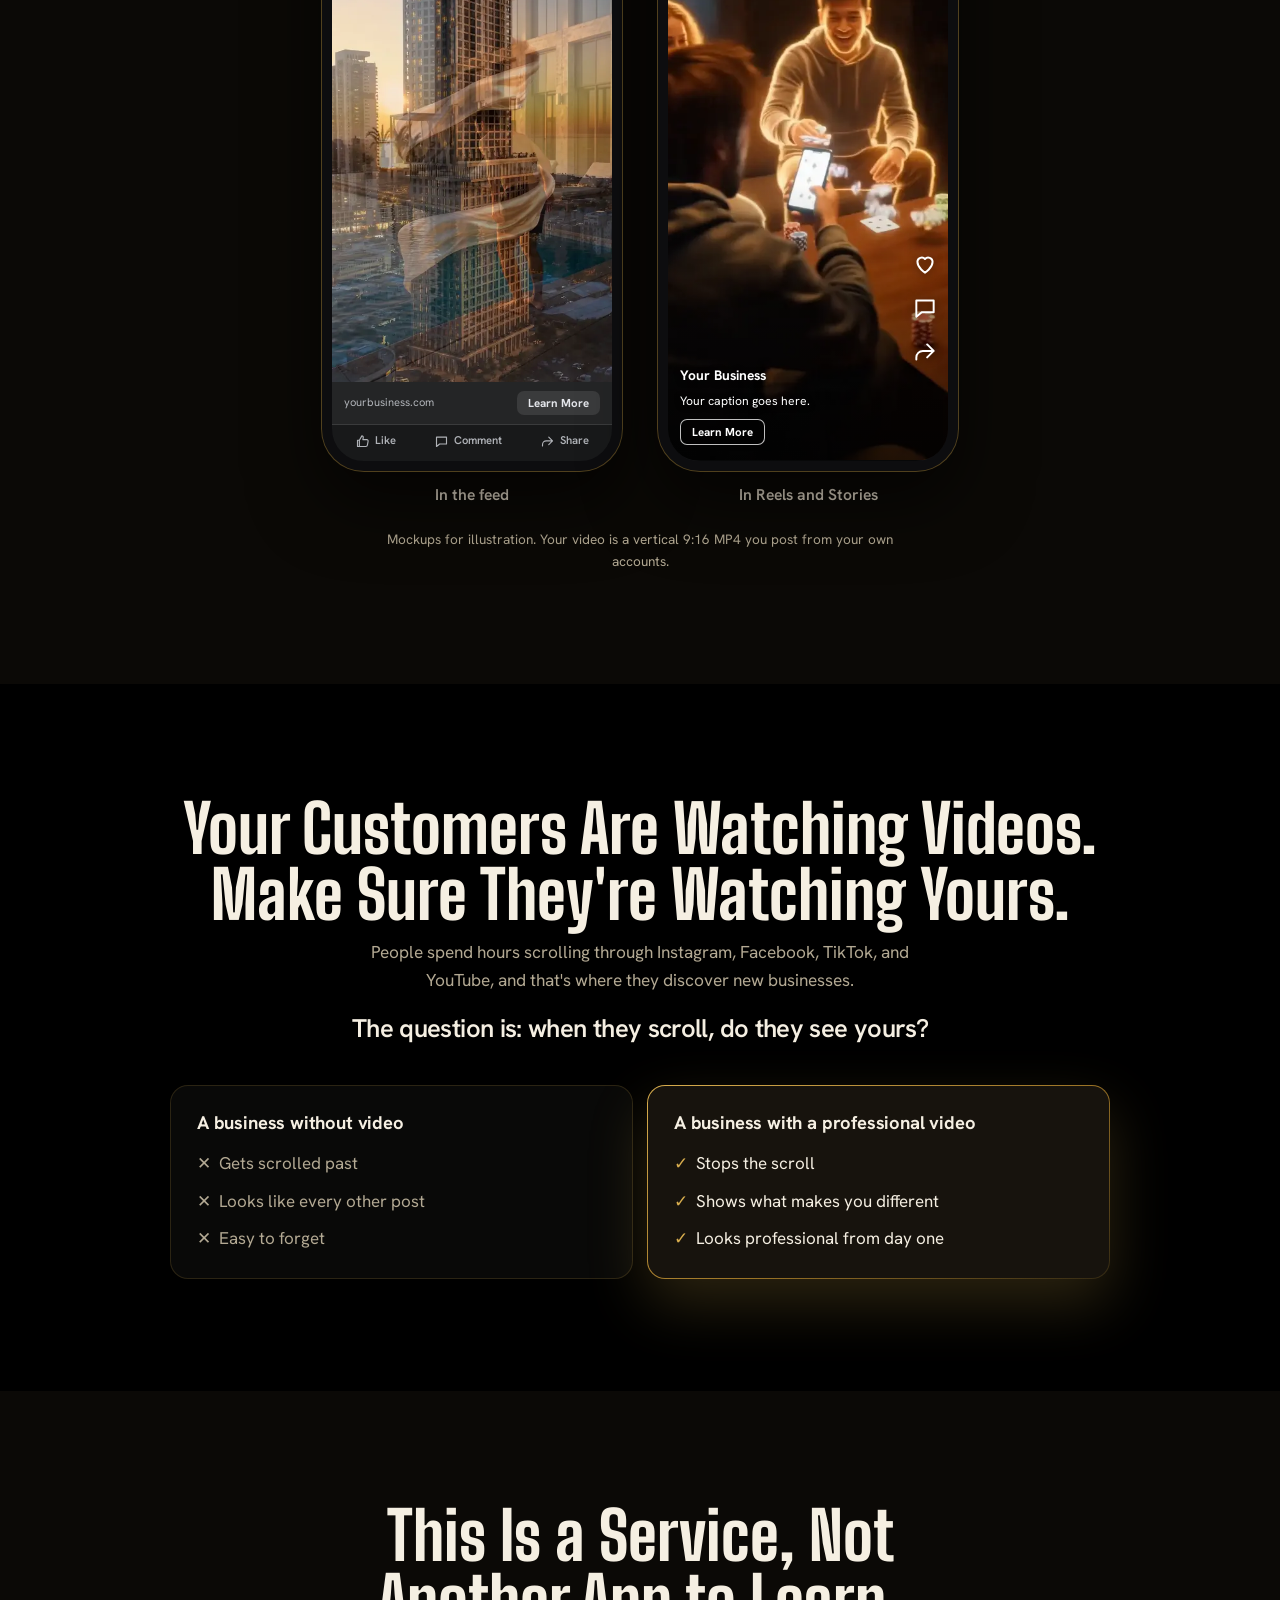
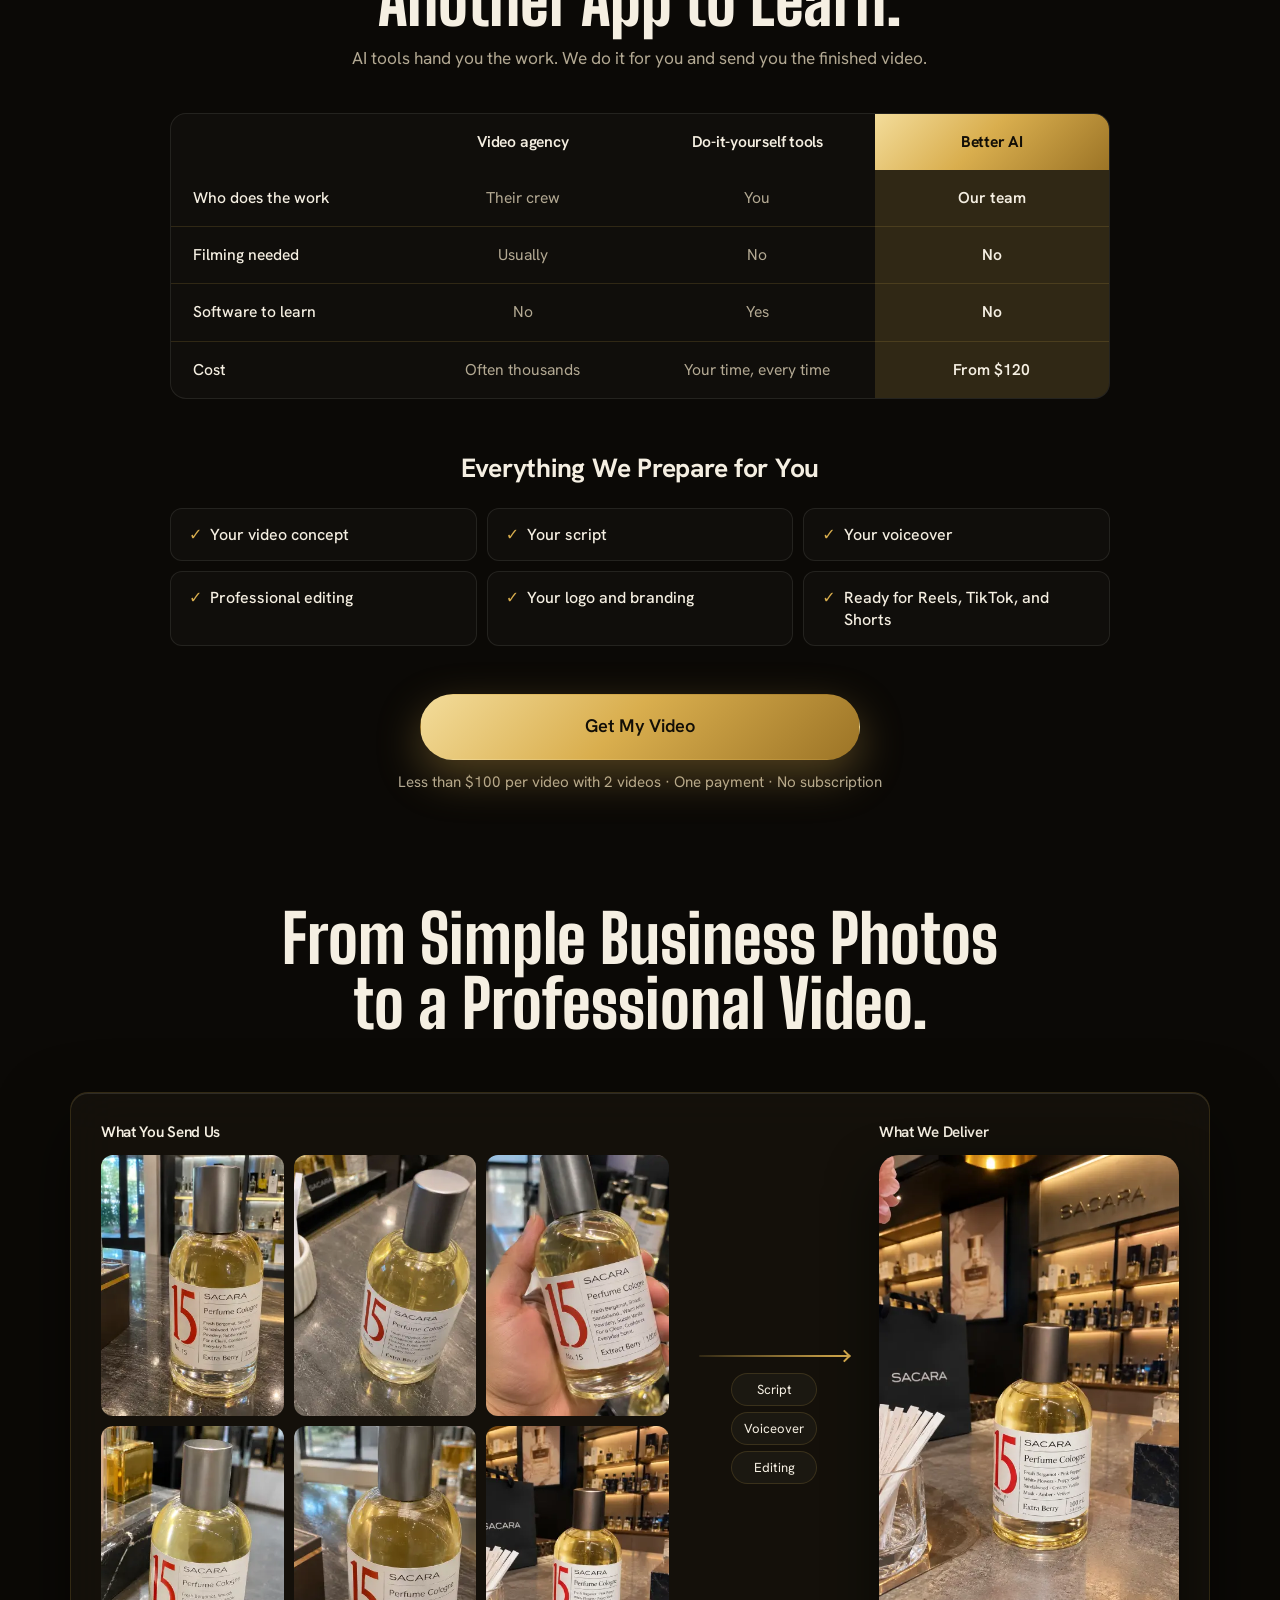
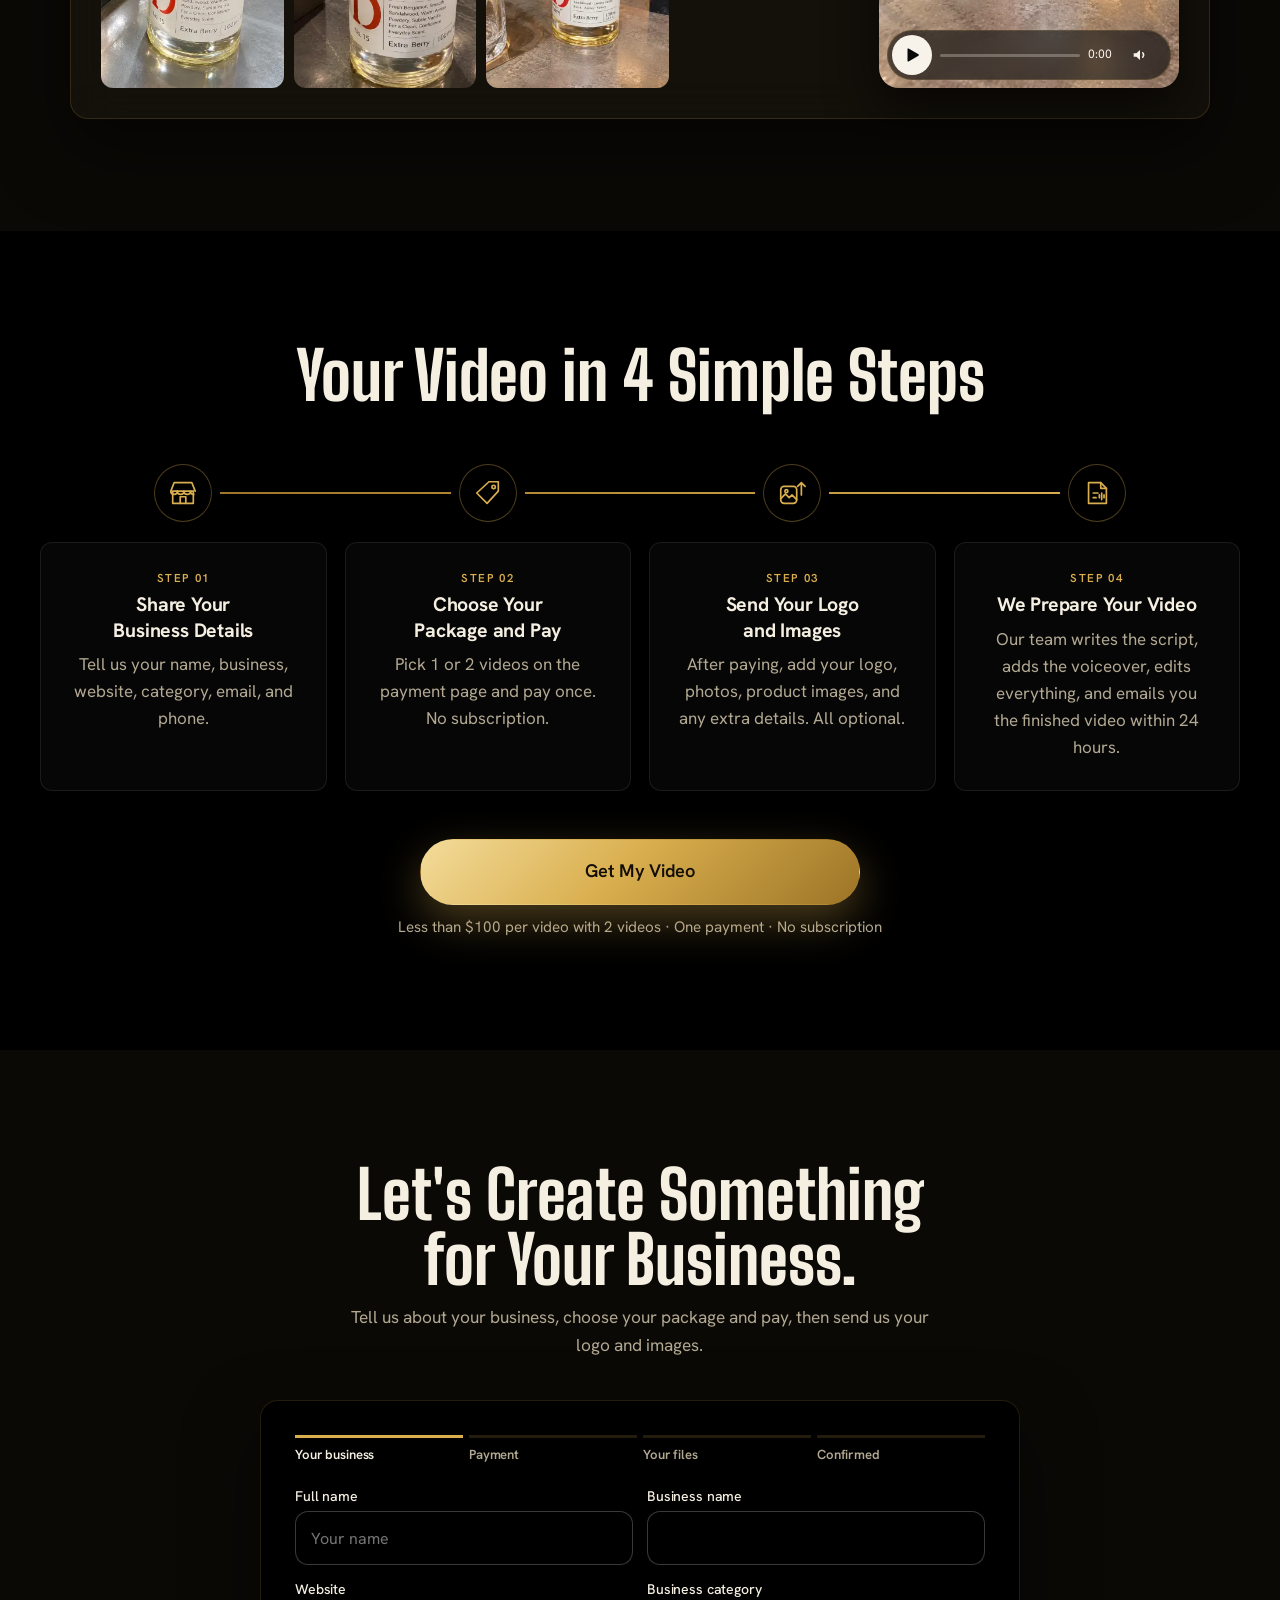
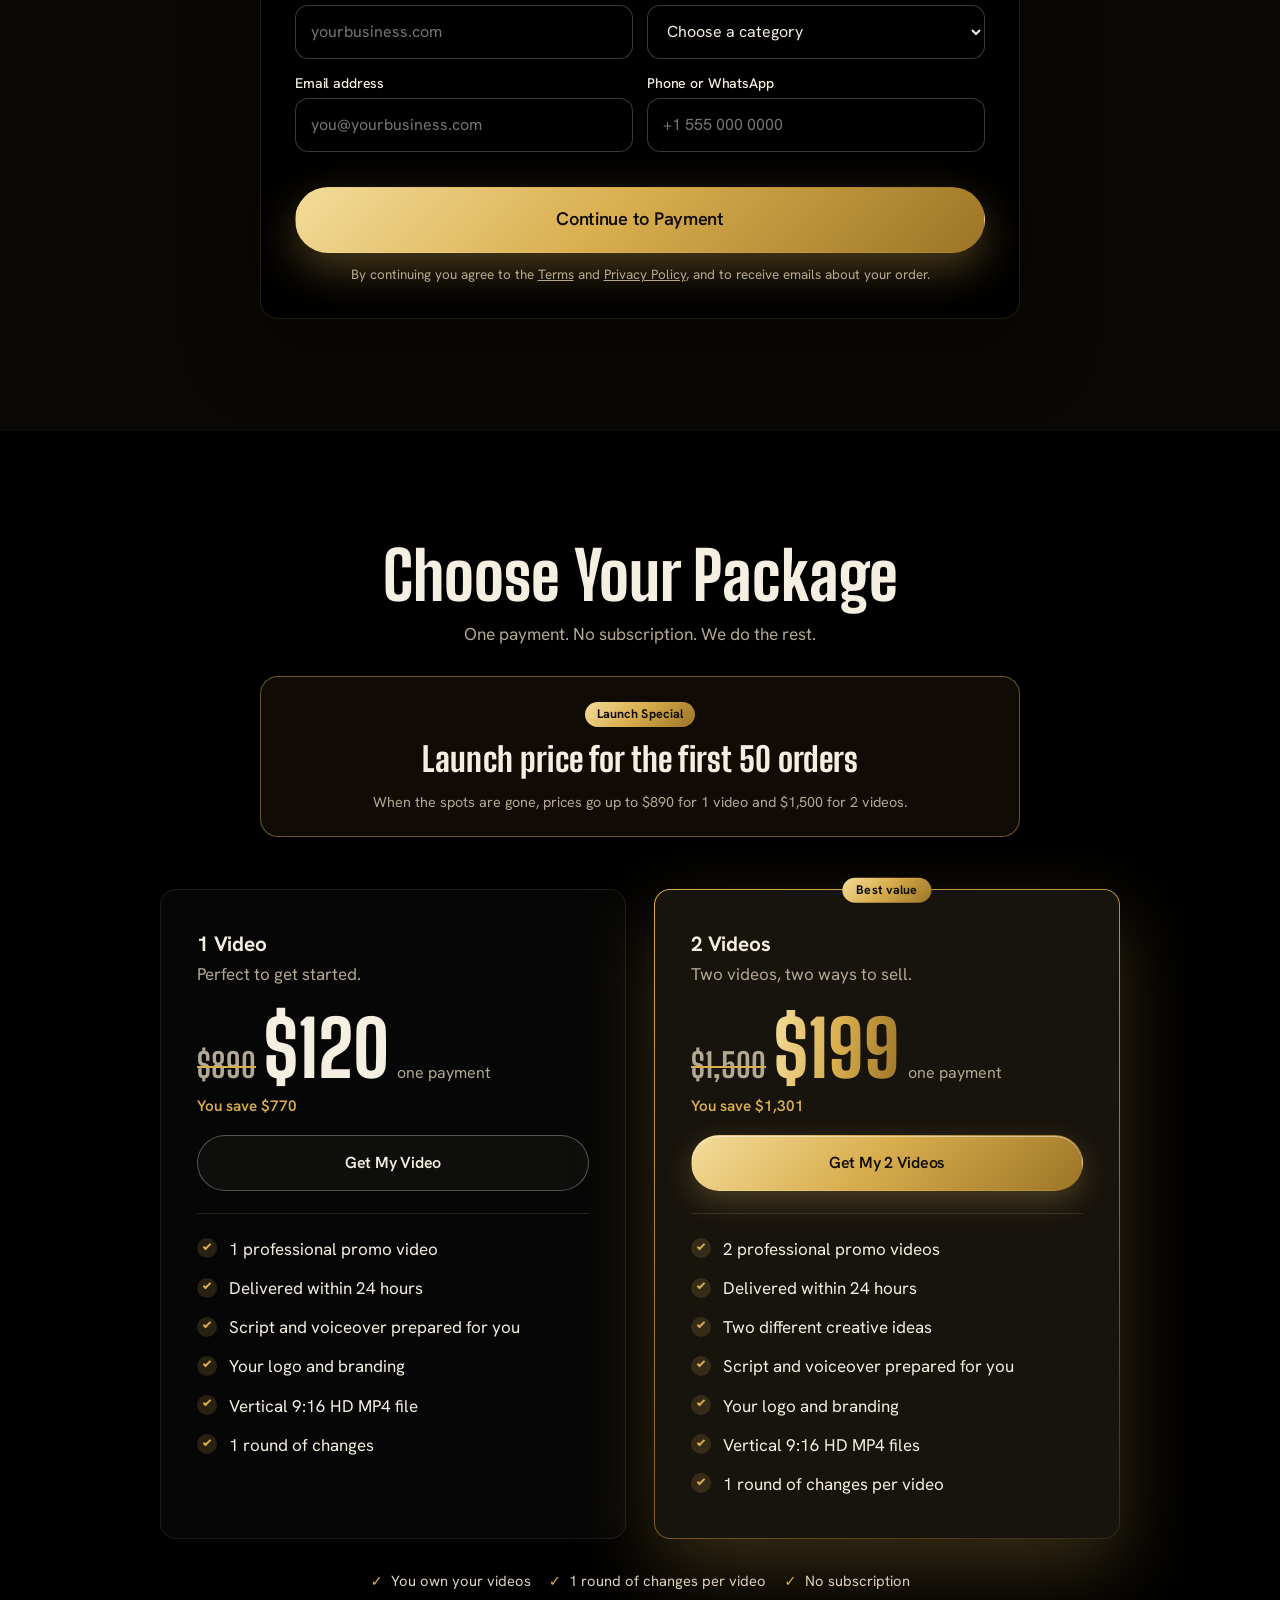
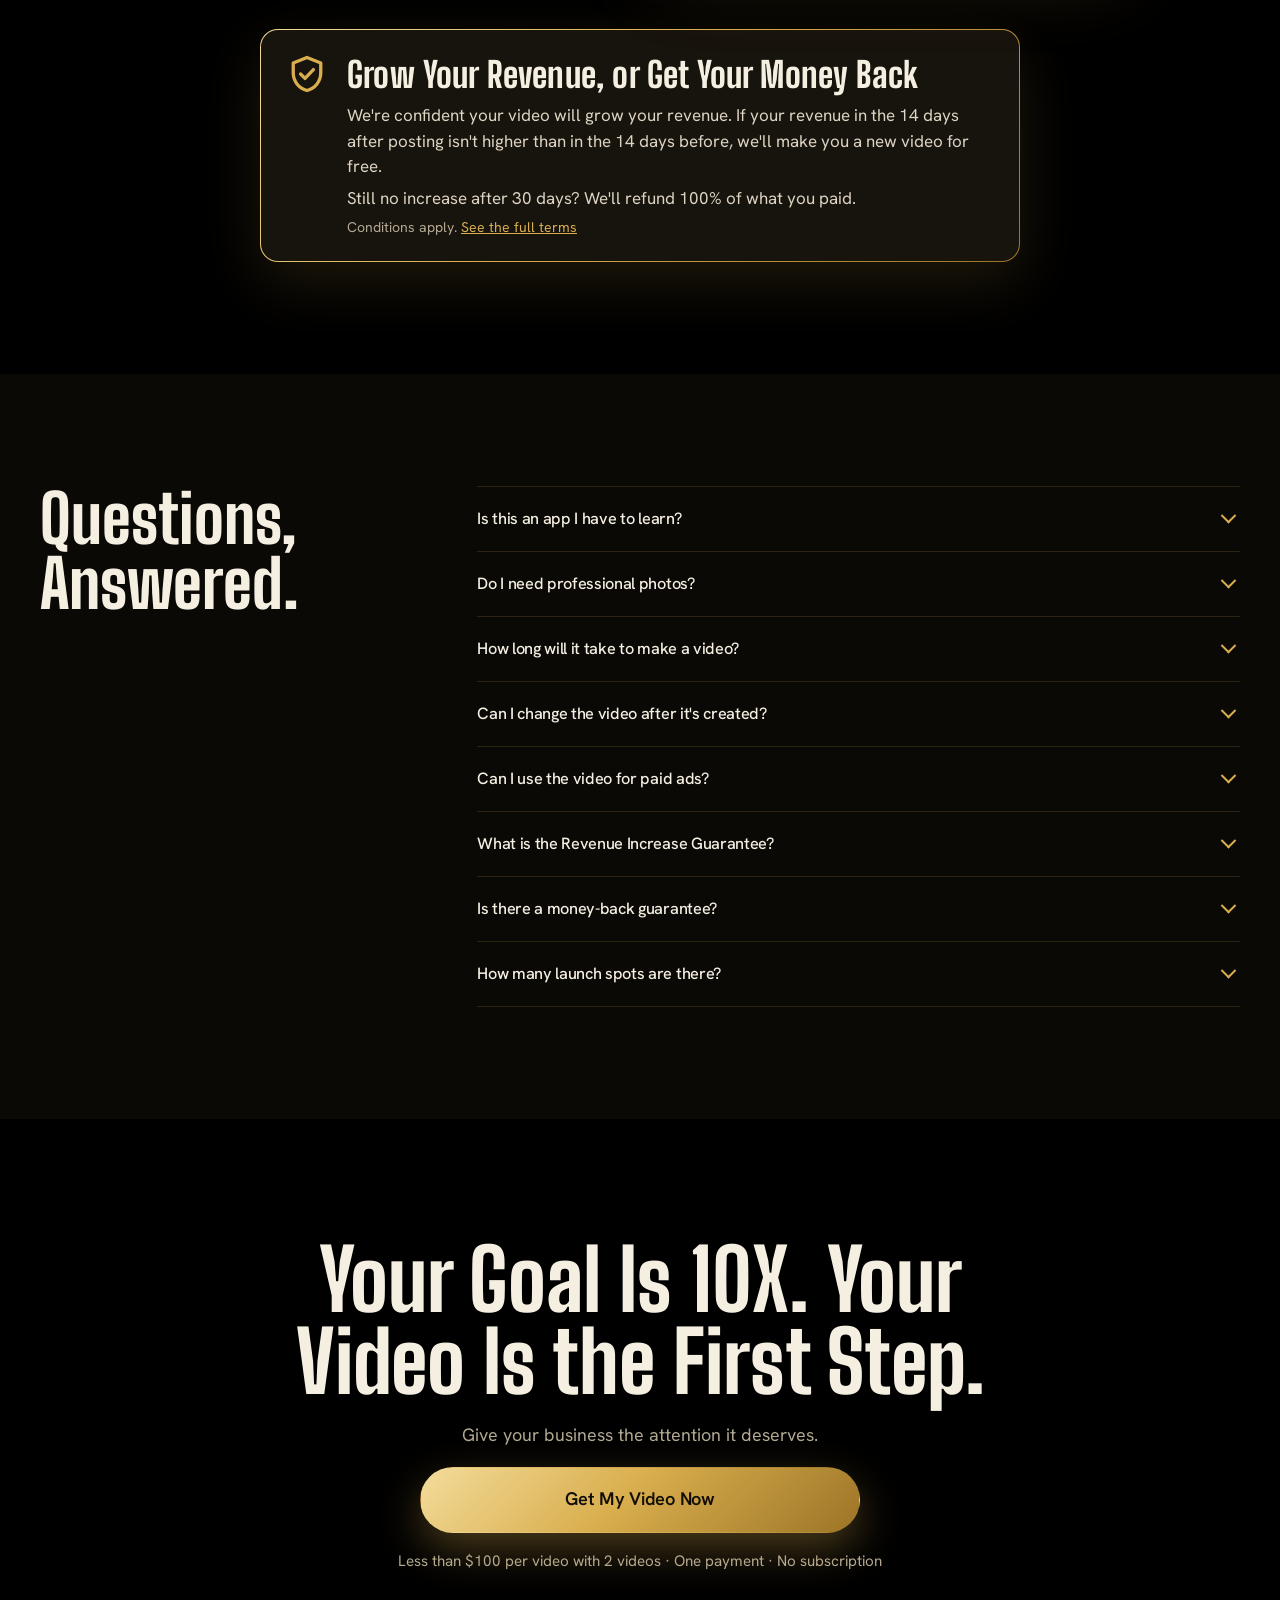
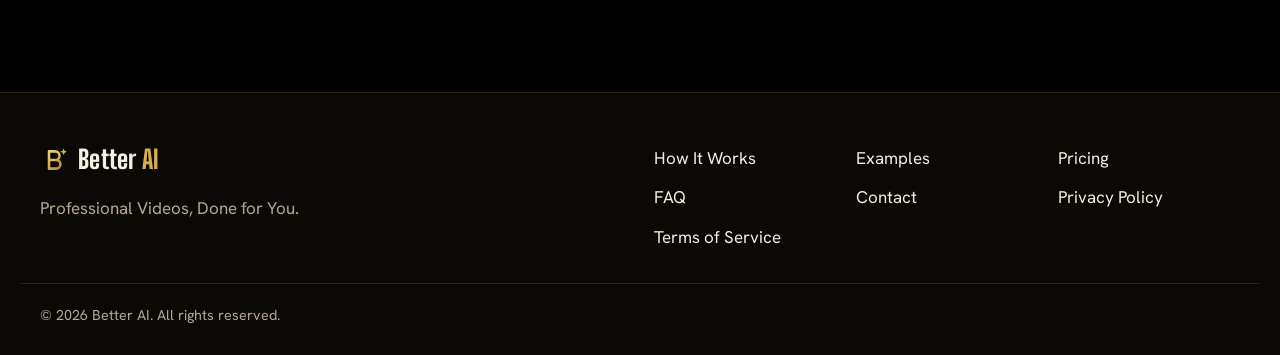
==== commit 03b7b4f4: "Update test site: new hero video, Sacara example, 3+2 examples, package boxes" ====
--- a/index.html
+++ b/index.html
@@ -140,13 +140,13 @@
     </div>
 
     <div class="vsl-stage">
-      <img class="vsl-backdrop" src="assets/images/sacara-6-reel.webp" alt="" aria-hidden="true" decoding="async">
+      <img class="vsl-backdrop" src="assets/images/betterai-curiosity.webp" alt="" aria-hidden="true" decoding="async">
       <div class="vsl-player">
         <span class="tag tag-float">Sample video</span>
         
 <div class="player" data-player="hero" data-autoplay="true" data-slide-ms="2400" role="group" aria-label="promo video preview">
   
-  <video src="assets/videos/sacara-demo.mp4" poster="assets/images/sacara-6-reel.webp" muted loop playsinline preload="metadata" width="540" height="960"></video>
+  <video src="assets/videos/betterai-curiosity.mp4" poster="assets/images/betterai-curiosity.webp" muted loop playsinline preload="metadata" width="540" height="960"></video>
   
   <div class="player-ui">
     <button class="player-toggle" type="button" data-player-toggle aria-label="Play promo video preview">
@@ -299,6 +299,32 @@
 
         <h3>Music &amp; Artists</h3>
         <p class="sample-desc">A song release teaser that tells a short story and sends fans to stream it.</p>
+      </article>
+      
+      <article class="sample">
+        <span class="tag tag-float">Sample video</span>
+        
+<div class="player" data-player="sample-6" data-autoplay="false" data-slide-ms="2200" role="group" aria-label="Perfume &amp; Beauty example">
+  
+  <video src="assets/videos/sacara-demo.mp4" poster="assets/images/sacara-6-reel.webp" muted loop playsinline preload="metadata" width="540" height="960"></video>
+  
+  <div class="player-ui">
+    <button class="player-toggle" type="button" data-player-toggle aria-label="Play Perfume &amp; Beauty example">
+      <svg class="i-play" viewBox="0 0 20 20" width="18" height="18" aria-hidden="true"><path d="M5 3.5v13a.8.8 0 0 0 1.2.7l11-6.5a.8.8 0 0 0 0-1.4l-11-6.5A.8.8 0 0 0 5 3.5z" fill="currentColor"/></svg>
+      <svg class="i-pause" viewBox="0 0 20 20" width="18" height="18" aria-hidden="true"><rect x="4" y="3" width="4.4" height="14" rx="1.2" fill="currentColor"/><rect x="11.6" y="3" width="4.4" height="14" rx="1.2" fill="currentColor"/></svg>
+    </button>
+    <div class="player-track" aria-hidden="true"><i data-player-fill></i></div>
+    <span class="player-time" data-player-time aria-hidden="true">0:00</span>
+    
+    <button class="player-toggle player-mute" type="button" data-player-mute aria-label="Turn sound on" aria-pressed="false">
+      <svg viewBox="0 0 20 20" width="18" height="18" aria-hidden="true"><path d="M3 8v4h3l4 3.5v-11L6 8z" fill="currentColor"/><path d="M13 7.5c1.2 1.4 1.2 3.6 0 5" fill="none" stroke="currentColor" stroke-width="1.6" stroke-linecap="round"/></svg>
+    </button>
+    
+  </div>
+</div>
+
+        <h3>Perfume &amp; Beauty</h3>
+        <p class="sample-desc">A perfume launch ad that shows the bottle up close and the feeling of the scent.</p>
       </article>
       
     </div>
@@ -625,8 +651,21 @@
         <p class="ob-help" id="ob-need-details" hidden>We couldn't read your website, so our team will review your details personally.</p>
         <fieldset class="plan-pick" data-price-swap>
           <legend>Choose Your Package</legend>
-          <label><input type="radio" name="ob-plan" id="ob-plan-single" value="single" checked><span><strong>1 Video</strong><small>$120 one payment</small></span></label>
-          <label><input type="radio" name="ob-plan" id="ob-plan-double" value="double"><span><strong>2 Videos</strong><small>$199 one payment</small></span></label>
+          <div class="pick-grid">
+            <label class="pick">
+              <input type="radio" name="ob-plan" id="ob-plan-single" value="single" checked>
+              <span class="pick-top"><strong>1 Video</strong><span class="pick-dot" aria-hidden="true"></span></span>
+              <span class="pick-price"><s data-offer>$890</s> <b>$120</b></span>
+              <small>one payment</small>
+            </label>
+            <label class="pick pick-best">
+              <input type="radio" name="ob-plan" id="ob-plan-double" value="double">
+              <em class="pick-badge">Best value</em>
+              <span class="pick-top"><strong>2 Videos</strong><span class="pick-dot" aria-hidden="true"></span></span>
+              <span class="pick-price"><s data-offer>$1,500</s> <b>$199</b></span>
+              <small>one payment</small>
+            </label>
+          </div>
         </fieldset>
 
         <section class="ob-summary" aria-label="Order summary" data-price-swap>
@@ -936,4 +975,4 @@
   </div>
 </section>
 </body>
-</html>+</html>
--- a/assets/css/style.css
+++ b/assets/css/style.css
@@ -927,3 +927,31 @@
 @keyframes pn-rise { from { opacity: 0; transform: translateY(18px); } to { opacity: 1; transform: none; } }
 @keyframes pn-lights { from { filter: brightness(.25) saturate(.6); } to { filter: none; } }
 html:lang(ja) #examples-title, html:lang(zh) #examples-title { font-size: clamp(2.3rem, 1.5rem + 4vw, 5rem); word-break: keep-all; }
+/* An odd last example video sits centered on its own row */
+@media (min-width: 700px) { #more-examples .gallery .sample:last-child:nth-child(odd) { grid-column: 1 / -1; justify-self: center; width: calc(50% - 14px); } }
+/* Example videos: 3 in the first row, the rest centered below */
+@media (min-width: 768px) {
+  #more-examples .gallery { display: flex; flex-wrap: wrap; justify-content: center; gap: 36px 24px; max-width: 1080px; margin-inline: auto; padding-inline: 0; overflow: visible; }
+  #more-examples .gallery .sample, #more-examples .gallery .sample:last-child:nth-child(odd) { flex: 0 0 calc((100% - 48px) / 3); width: auto; grid-column: auto; justify-self: auto; }
+}
+/* Payment step: the two packages as selectable boxes */
+.plan-pick legend { margin-bottom: 10px; font: 700 1rem/1.3 var(--head); }
+.pick-grid { display: grid; grid-template-columns: repeat(2, minmax(0, 1fr)); gap: 12px; }
+.plan-pick .pick { position: relative; display: flex; flex-direction: column; align-items: stretch; gap: 4px; min-height: 0; padding: 16px 16px 14px; border: 1px solid rgba(var(--fg-rgb), .14); border-radius: 16px; background: rgba(var(--fg-rgb), .03); cursor: pointer; transition: border-color .15s ease, box-shadow .15s ease; }
+.plan-pick .pick input { position: absolute; width: 1px; height: 1px; opacity: 0; pointer-events: none; }
+.plan-pick .pick:hover { border-color: rgba(var(--accent-rgb), .5); }
+.plan-pick .pick:has(input:checked) { border-color: transparent; background: linear-gradient(var(--violet), var(--violet)) padding-box, var(--gold-grad) border-box; box-shadow: 0 14px 40px rgba(var(--accent-rgb), .18); }
+.plan-pick .pick:has(input:focus-visible) { outline: 2px solid var(--lavender); outline-offset: 3px; }
+.pick-top { display: flex; align-items: center; justify-content: space-between; gap: 10px; }
+.plan-pick .pick-top strong { font: 700 1.02rem/1.2 var(--head); }
+.pick-dot { display: block; flex: none; width: 20px; height: 20px; border: 2px solid rgba(var(--fg-rgb), .35); border-radius: 50%; }
+.pick:has(input:checked) .pick-dot { border-color: var(--lavender); background: var(--lavender); box-shadow: inset 0 0 0 4px var(--violet); }
+.pick-price { display: flex; flex-wrap: wrap; align-items: baseline; gap: 2px 8px; margin-top: 8px; }
+.pick-price b { color: var(--ivory); font: 800 clamp(2.1rem, 1.8rem + 1vw, 2.6rem)/1 var(--display); }
+.pick:has(input:checked) .pick-price b { background: var(--text-grad); -webkit-background-clip: text; background-clip: text; color: transparent; }
+.pick-price s { color: var(--muted); font: 700 1.1rem/1 var(--display); text-decoration-color: var(--lavender); text-decoration-thickness: 2px; }
+.plan-pick .pick small { color: var(--muted); font-size: .84rem; }
+.pick-badge { position: absolute; top: -10px; right: 12px; padding: 4px 10px; border-radius: 999px; background: var(--gold-grad); color: var(--on-gold); font: 700 .72rem/1 var(--head); font-style: normal; }
+@media (max-width: 359px) { .pick-grid { grid-template-columns: minmax(0, 1fr); } }
+.ob-summary { border-color: rgba(var(--accent-rgb), .25); background: rgba(var(--fg-rgb), .025); }
+.ob-sum-total strong { font-family: var(--display); font-weight: 800; font-size: 2.1rem; letter-spacing: 0; }
